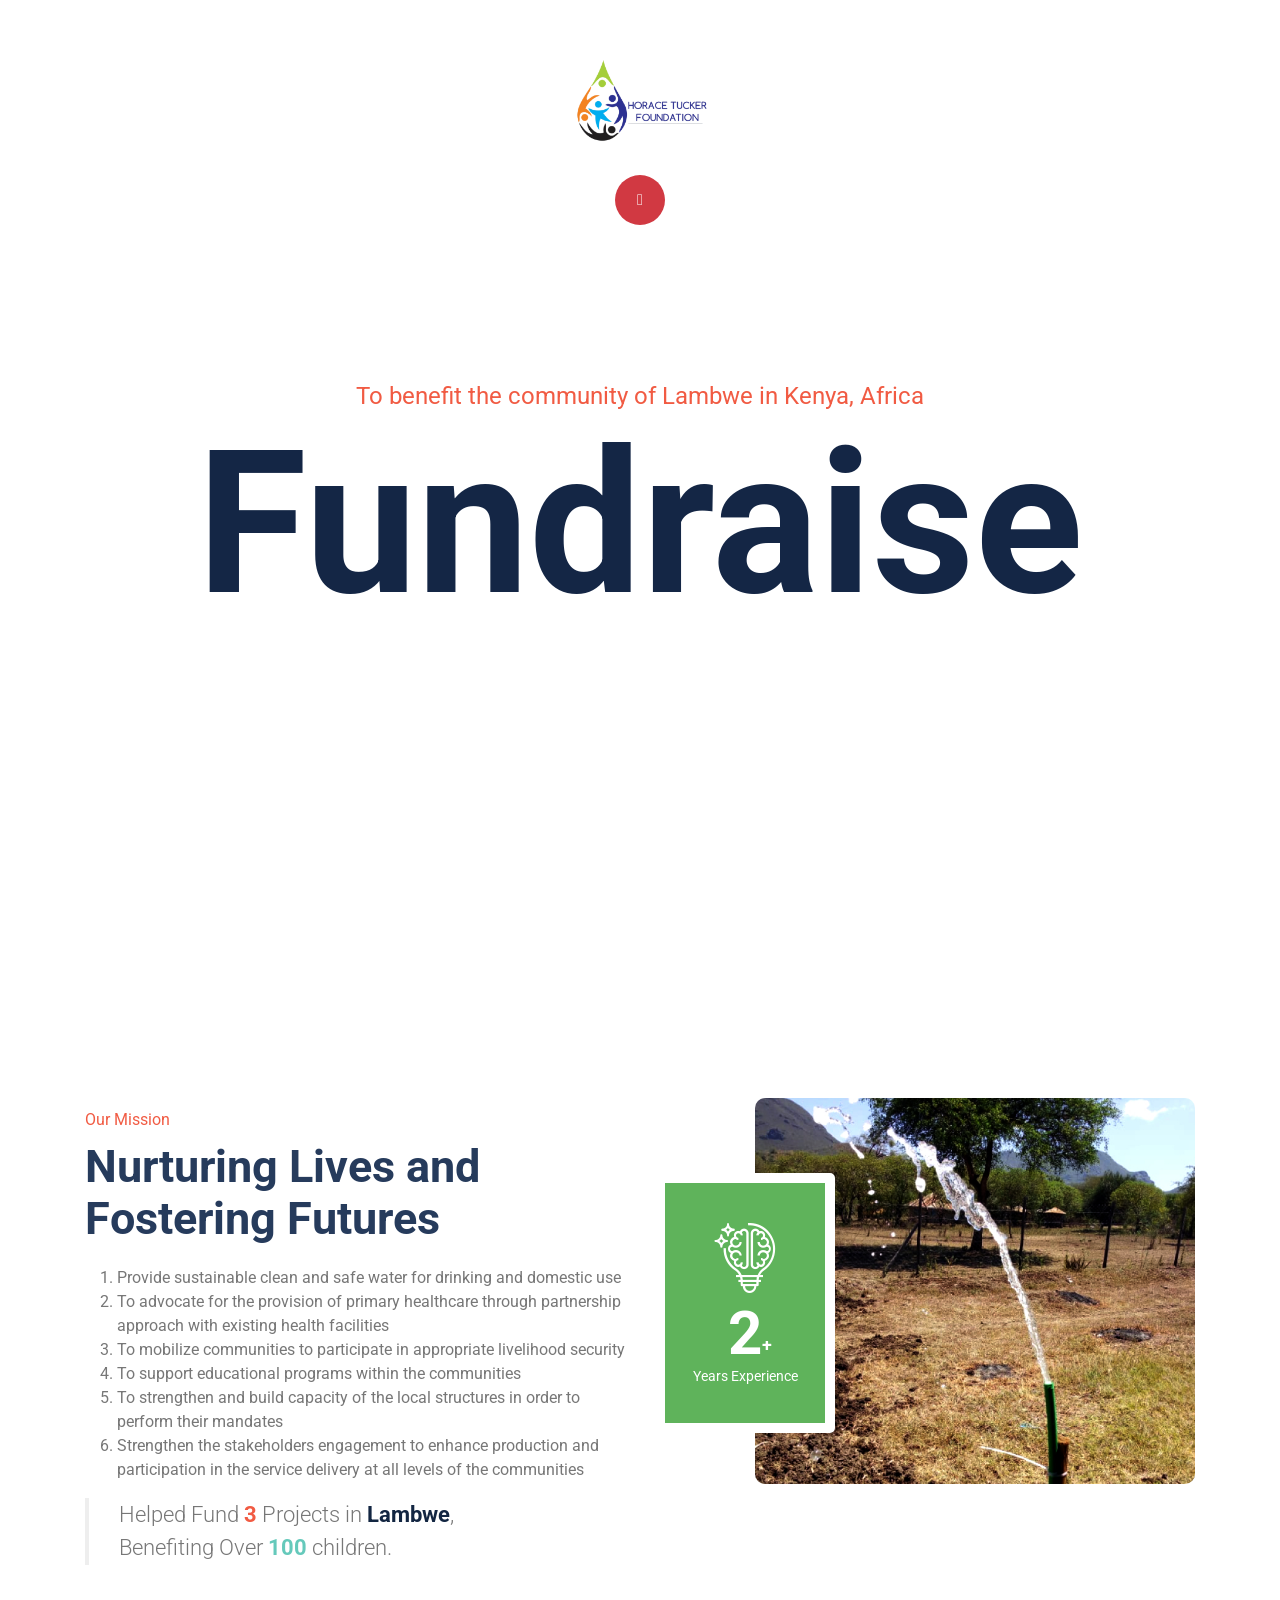
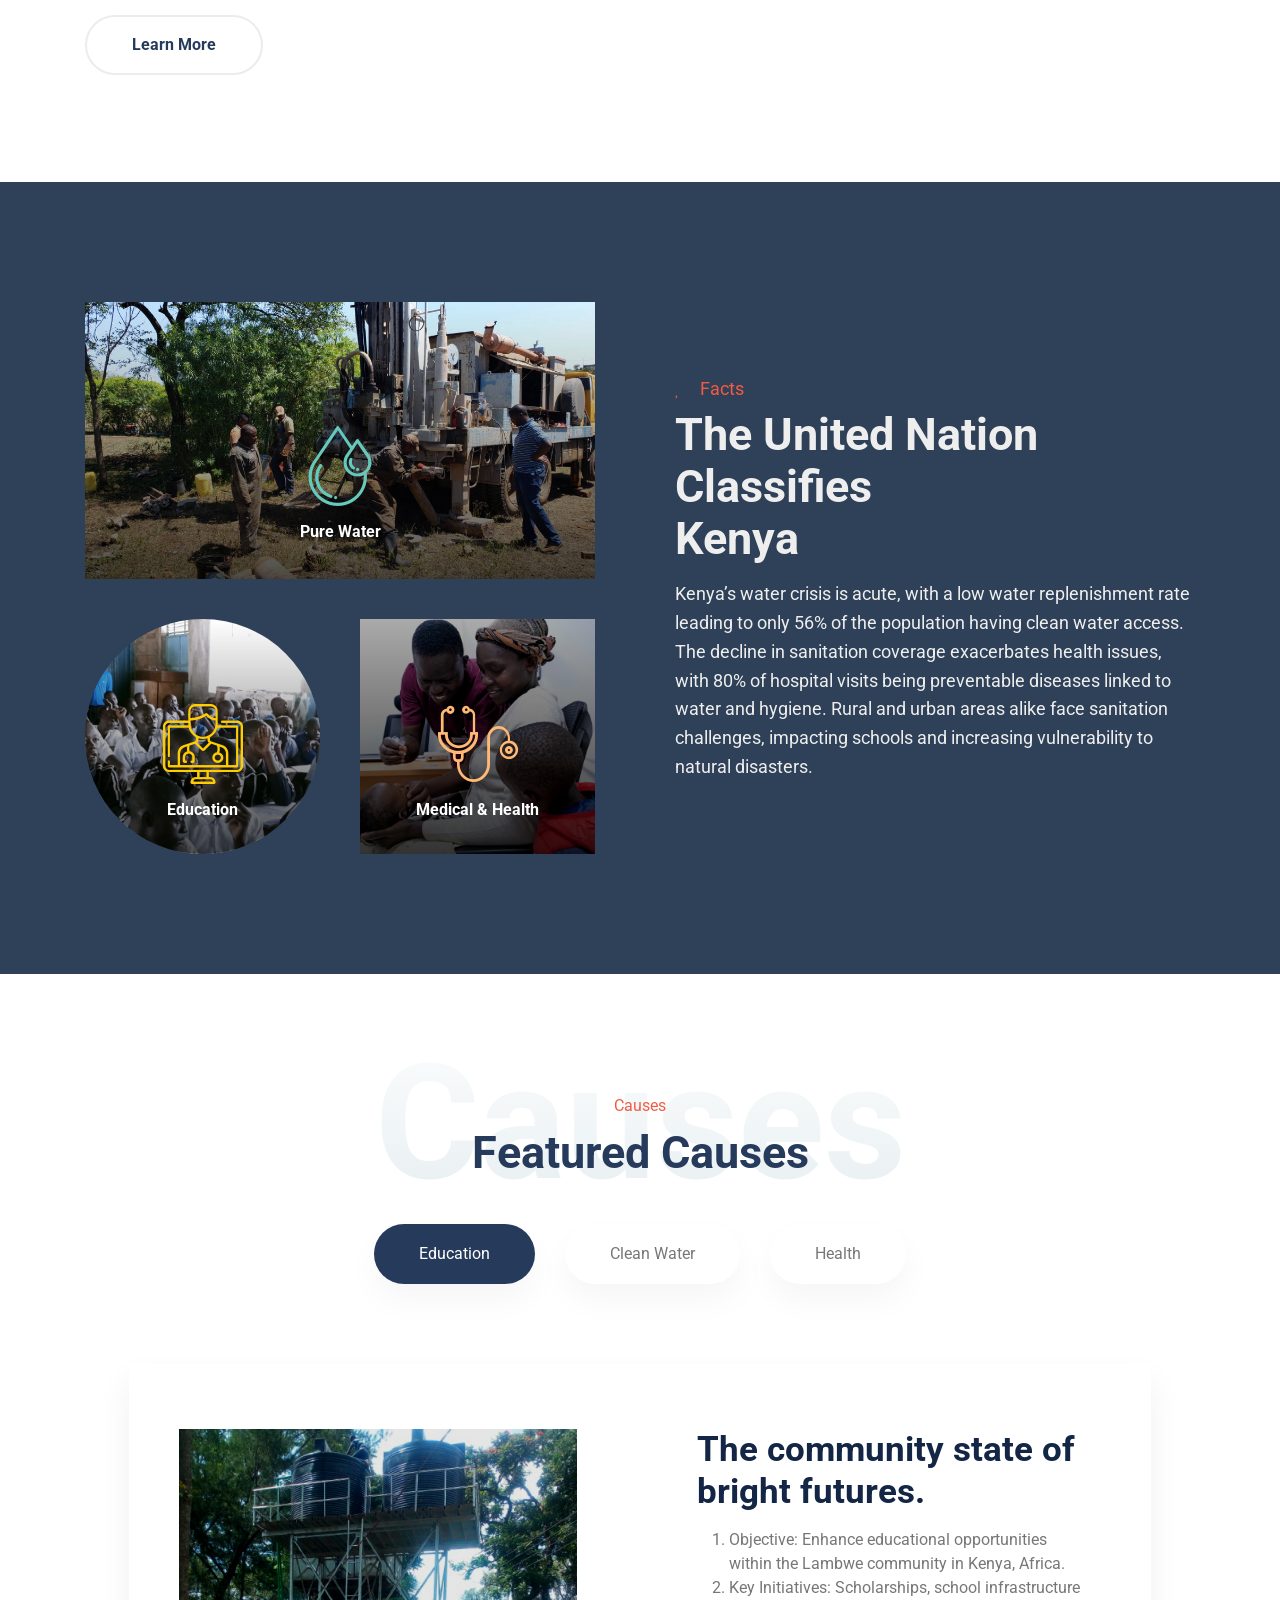
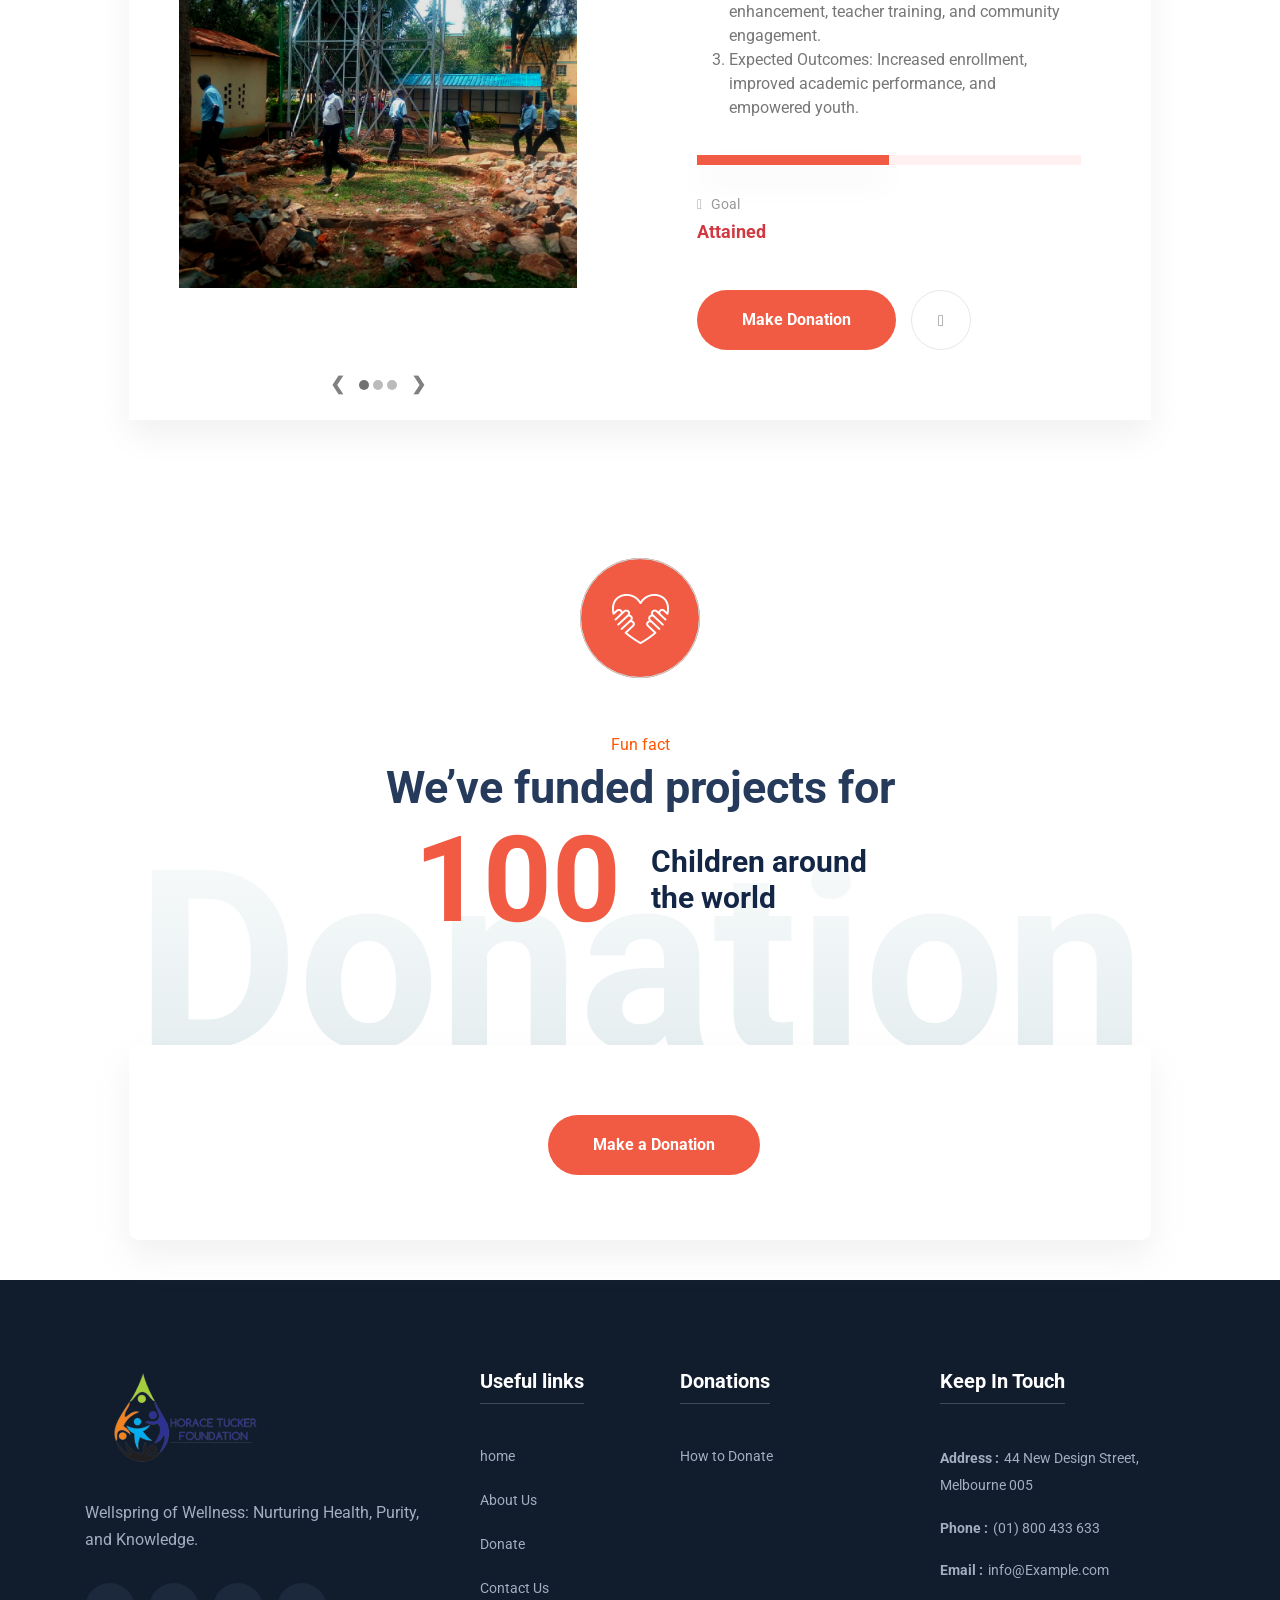
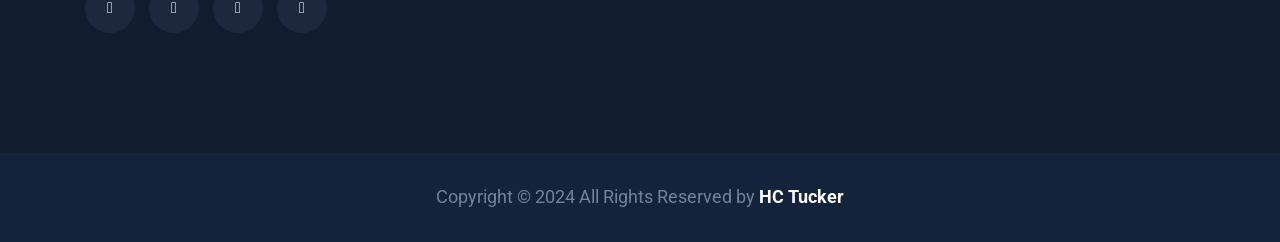
==== index.html @ ff2815f2 "modified the health image health images" ====
<!DOCTYPE html>
<html class="no-js" lang="en">
  <head>
    <meta charset="utf-8" />
    <meta http-equiv="x-ua-compatible" content="ie=edge" />
    <title>Home</title>
    <meta name="description" content="Welcome to our landing page" />
    <meta name="viewport" content="width=device-width, initial-scale=1" />

    <link rel="manifest" href="site.webmanifest" />
    <link
      rel="shortcut icon"
      type="image/x-icon"
      href="./assets/img/favicon.png"
    />
    <!-- Place favicon.ico in the root directory -->

    <!-- CSS here -->
    <link rel="stylesheet" href="assets/css/bootstrap.min.css" />
    <link rel="stylesheet" href="assets/css/owl.default.min.css" />
    <link rel="stylesheet" href="assets/css/owl.carousel.min.css" />
    <link rel="stylesheet" href="assets/css/animate.min.css" />
    <link rel="stylesheet" href="assets/css/magnific-popup.css" />
    <link rel="stylesheet" href="assets/css/fontawesome-all.min.css" />
    <link rel="stylesheet" href="assets/css/nice-select.css" />
    <link rel="stylesheet" href="assets/css/flaticon.css" />
    <link rel="stylesheet" href="assets/css/slider.css" />
    <link rel="stylesheet" href="assets/css/meanmenu.css" />
    <link rel="stylesheet" href="assets/css/slick.css" />
    <link rel="stylesheet" href="assets/css/swiper-bundle.css" />
    <link rel="stylesheet" href="assets/css/main.css" />
  </head>
  <body>
    <!-- Header One Start-->
    <header class="header-area header_area_3">
      <div class="container-fluid">
        <div class="col-xxl-12">
          <div class="spacial_logo">
            <a href="index.html"
              ><img src="assets/img/logo/logo.png" alt="logo"
            /></a>
            <div class="logo_absicon open-mobile-menu">
              <i class="fal fa-plus"></i>
              <i class="far fa-minus"></i>
            </div>
          </div>
          <div class="main-menu menu_3 text-center">
            <nav id="mobile-menu">
              <ul>
                <li class="active">
                  <a href="index.html">Home</a>
                 
                </li>
                <li class="menu-item-has-children">
                  <a href="./donation.html">Donate</a>
                </li>
                <li><a href="about.html">About</a></li>
            

                <li><a href="contact.html">Contact</a></li>
              </ul>
            </nav>
          </div>
        </div>
      </div>
    </header>
    <!-- Header One End-->
    <!-- slide-bar start -->

    <!-- Sidebar for Mobile -->
    <div class="fix d-lg-none">
      <div class="side-info">
        <div class="offset-widget offset-logo mb-30 pb-20">
          <div class="row align-items-center">
            <div class="col-8">
              <a href="index.html" class="mobile_logo"
                ><img src="assets/img/logo/logo.png" alt="Logo"
              /></a>
            </div>
            <div class="col-4 text-end">
              <button class="side-info-close">
                <i class="fal fa-times"></i>
              </button>
            </div>
          </div>
        </div>

        <div class="mobile-menu"></div>

        <div class="contact-infos mt-30 mb-30">
          <div class="contact-list mobile_contact mb-30">
            <h4>Contact Info</h4>
            <a href="#" class="theme-1"
              ><i class="fal fa-map-marker-alt"></i
              ><span>12/A, Mirnada City Tower, NYC</span></a
            >
            <a href="tel:088889797697" class="theme-2"
              ><i class="fal fa-phone"></i><span>088889797697</span></a
            >
            <a href="mailto:admin@domain.com" class="theme-3"
              ><i class="far fa-envelope"></i><span>admin@domain.com</span></a
            >
          </div>

          <div class="top_social offset_social mt-20 mb-30">
            <a href="#" target="_blank" class="facebook"
              ><i class="fab fa-facebook-f"></i
            ></a>
            <a href="#" target="_blank" class="twitter"
              ><i class="fab fa-twitter"></i
            ></a>
            <a href="#" target="_blank" class="linkedin"
              ><i class="fab fa-linkedin"></i
            ></a>
            <a href="#" target="_blank" class="youtube"
              ><i class="fab fa-youtube"></i
            ></a>
          </div>
        </div>
      </div>
    </div>

    <div class="offcanvas-overlay d-lg-none"></div>
    <!-- slide-bar end -->

    <!-- Main Area Start-->
    <main>
      <!--hero area start-->
      <section class="hero_area">
        <div
          class="hero_wrapper_3 p-rel"
          data-background="./assets/img/slider/hero_trial4.jpg"
        >
          <div class="hero_single">
            <div class="container">
              <div class="row">
                <div class="col-xxl-12 text-center">
                  <div class="hero_content">
                    <span class="sub_content" style="color: #f15b43 !important;"
                      >To benefit the community of Lambwe in Kenya, Africa</span
                    >
                    <h3 class="hero_title hero_title3">Fundraise</h3>
                  </div>
                </div>
              </div>
            </div>
          </div>
        </div>
      </section>
      <!--hero area end-->

   

          <!--about area start-->
            <section class="about_area about_area_2 pt-120 pb-100">
                <div class="container">
                    <div class="row flex-column-reverse flex-lg-row">

                        <div class="col-xxl-6 col-xl-6 col-lg-6">
                            <div class="about_wrapper">
                                <div class="section_title">
                                    <span class="sub_title sub_title_2">Our Mission</span>
                                    <h3 class="title title_2">Nurturing Lives and Fostering Futures</h3>
                                </div>
                                <p class="mb-40 n_mb20">
                                  <ol>
                                    <li>
                                      Provide sustainable clean and safe water for drinking and domestic use
                                    </li>
                                    <li>
                                      To advocate for the provision of primary healthcare through partnership approach with existing health facilities
                                    </li>
                                    <li>
                                      To mobilize communities to participate in appropriate livelihood security
                                    </li>
                                    <li>
                                      To support educational programs within the communities
                                    </li>
                                    <li>
                                      To strengthen and build capacity of the local structures in order to perform their mandates
                                    </li>
                                    <li>
                                      Strengthen the stakeholders engagement to enhance production and  participation in the service delivery at all levels of the communities
                                    </li>
                                  </ol>
                                </p>
                                <div class="about_summary">
                                    <p>Helped Fund <span class="theme-1">3</span> Projects in <span class="theme-4">Lambwe</span>, <br>
                                        Benefiting Over <span class="theme-2">100</span> children.</p>
                                </div>
                                <a href="about.html" class="g_btn trans_btn rad-50 p-45">Learn More <span></span></a>
                            </div>
                        </div>
                        <div class="col-xxl-6 col-xl-6 col-lg-6">
                            <div class="about_img_wrapper_2 w_img border_radius10 ml-100">
                                <a href="about.html"><img src="assets/img/about/water.jpg" alt="img"></a>
                                <div class="about_champ_card about_abs2">
                                    <i class="flaticon-creativity"></i>
                                    <h3 class="abs_numb">2 <span class="plus">+</span></h3>
                                    <span>Years Experience</span>
                                </div>
                            </div>
                        </div>
                    </div>
                </div>
            </section>
            <!--about area end-->

               <!--about area start-->
            <section class="about_area pt-120 pb-80" style="background-color: #2f4158; color: #eee;">
        <div class="container">
       <div class="row">
            <div class="col-xxl-6 col-xl-6 col-lg-6 col-md-12 col-sm-12">
              <div class="about_img_wrapper fix mr-30">
                <div class="row mb-40">
                  <div class="col-12 custom_col">
                    <a href="about.html" class="about_img w_img">
                      <img src="assets/img/causes/water.jpg" alt="img" />
                      <div class="about_img_text theme-2">
                        <i class="flaticon-water-drop"></i>
                        <h6 class="img_text">Pure Water</h6>
                      </div>
                    </a>
                  </div>
                </div>
                <div class="row gutter_40">
                  <div class="col-xxl-6 col-md-6 col-sm-6 custom_col mb-40">
                    <a href="about.html" class="about_img w_img rad-50p fix">
                      <img src="assets/img/causes/education.jpg" alt="img" />
                      <div class="about_img_text theme-no1">
                        <i class="flaticon-doctor"></i>
                        <h6 class="img_text">Education</h6>
                      </div>
                    </a>
                  </div>
                  <div class="col-xxl-6 col-md-6 col-sm-6 custom_col mb-40">
                    <a href="about.html" class="about_img w_img">
                      <img src="assets/img/causes/health.jpg" alt="img" />
                      <div class="about_img_text theme-no">
                        <i class="flaticon-stethoscope"></i>
                        <h6 class="img_text">Medical & Health</h6>
                      </div>
                    </a>
                  </div>
                </div>
              </div>
            </div>
            <div
              class="col-xxl-6 col-xl-6 col-lg-6 col-md-12 col-sm-12 d-flex align-items-center"
            >
              <div class="about_wrapper_home pl-20">
                <div class="section_title">
                  <span class="sub_title"
                    ><i class="fal fa-heart"></i> Facts</span
                  >
                  <h3 class="title" style="color: #eee !important;">
                    The United Nation Classifies <br /> Kenya
                    
                  </h3>
                </div>
                <p class="mb-45" style="color: #eee;">
                  Kenya’s water crisis is acute, with a low water replenishment rate leading to only 56% of the population having clean water access. The decline in sanitation coverage exacerbates health issues, with 80% of hospital visits being preventable diseases linked to water and hygiene. 
                  Rural and urban areas alike face sanitation challenges, impacting schools and increasing vulnerability to natural disasters.
                </p>
            
              </div>
            </div>
          </div>
        </div>
      </section>
      <!--about area end-->
      <!--Featured causes area start-->
      <section class="causes_area pt-110">
        <div class="container">
          <div class="row">
            <div class="col-xxl-12 text-center">
              <div class="section_title mb-45">
                <span class="sub_title sub_title_2">Causes</span>
                <h3 class="title">Featured Causes</h3>
                <span class="back_title">Causes</span>
              </div>
              <div class="cause_button_wrapper mb-0">
                <nav>
                  <div
                    class="nav tab_buttons feature_buttons justify-content-center"
                    id="nav-tab"
                    role="tablist"
                  >
                    <button
                      class="nav-link active"
                      id="nav-home-tab"
                      data-bs-toggle="tab"
                      data-bs-target="#nav-home"
                      type="button"
                      role="tab"
                      aria-controls="nav-home"
                      aria-selected="true"
                    >
                      Education
                    </button>
                    <button
                      class="nav-link"
                      id="nav-water"
                      data-bs-toggle="tab"
                      data-bs-target="#water"
                      type="button"
                      role="tab"
                      aria-controls="water"
                      aria-selected="false"
                    >
                      Clean Water
                    </button>
                    <button
                      class="nav-link"
                      id="nav-education"
                      data-bs-toggle="tab"
                      data-bs-target="#education"
                      type="button"
                      role="tab"
                      aria-controls="education"
                      aria-selected="false"
                    >
                      Health
                    </button>
                  </div>
                </nav>
              </div>
            </div>
          </div>

          <div class="tab-content" id="nav-tabContent">
            <div
              class="tab-pane fade show active"
              id="nav-home"
              role="tabpanel"
              aria-labelledby="nav-home-tab"
            >
              <div class="swiper-container feature_cause_active">
                <div class="swiper-wrapper">
                  <div class="row g-0 justify-content-center swiper-slide">
                    <div class="col-xxl-11 col-xl-12">
                      <div class="feature_cause_wrapper">
                        <div class="feature_single">
                          <div class="feature_single_img">
                            <div class="img-slider">
                              <div class="mySlides zoom">
                                <img
                                  src="assets/img/causes/edu_cause1.jpg"
                                  alt="img"
                                />
                              </div>
                              <div class="mySlides zoom">
                                <img
                                  src="assets/img/causes/edu_cause2.jpg"
                                  alt="img"
                                />
                              </div>
                              <div class="mySlides zoom">
                                <img
                                  src="assets/img/causes/edu_cause3.jpg"
                                  alt="img"
                                />
                              </div>
                            </div>
                            <br />
                            <div
                              style="text-align: center"
                              class="img-switchers"
                            >
                              <a class="prev" onclick="plusSlides(-1)">❮</a>
                              <span
                                class="dot"
                                onclick="currentSlide(1)"
                              ></span>
                              <span
                                class="dot"
                                onclick="currentSlide(2)"
                              ></span>
                              <span
                                class="dot"
                                onclick="currentSlide(3)"
                              ></span>
                              <a class="next" onclick="plusSlides(1)">❯</a>
                            </div>
                          </div>
      
                          <div class="feature_single_content">
                            <h4>
                              The community state of bright futures.
                            </h4>
                            <p>
                              <ol>
                                <li>Objective: Enhance educational opportunities within the Lambwe community in Kenya, Africa.</li>
                                <li>Key Initiatives: Scholarships, school infrastructure enhancement, teacher training, and community engagement.</li>
                                <li>Expected Outcomes: Increased enrollment, improved academic performance, and empowered youth.</li>
                              </ol>
                              

                            </p>
                            <div class="feature_progress_wrapper mb-25 mt-35">
                              <div class="progress feature_progress">
                                <div
                                  class="progress-bar"
                                  role="progressbar"
                                  data-width="100%"
                                  aria-valuenow="30"
                                  aria-valuemin="0"
                                  aria-valuemax="100"
                                  style="width: 50%"
                                ></div>
                              </div>
                            </div>
                            <div class="single_cause_meta mb-45">
                       
                              <div
                                class="single_meta feature_meta d-inline-block"
                              >
                                <span class="meta_text red_clr"
                                  ><i class="fal fa-reply"></i> Goal</span
                                >
                                <span class="meta_price red_clr">Attained</span>
                              </div>
                            </div>
                             <div class="feature_buttons">
                              <a
                                href="donation.html"
                                class="g_btn theme1_bg to_right2 rad-50"
                                >Make Donation <span></span
                              ></a>
                              <a href="#" class="reply_btn"
                                ><i class="fal fa-reply"></i
                              ></a>
                              
                            </div>
                          </div>
                        </div>
                      </div>
                    </div>
                  </div>
                </div>
              </div>
                <script>
            let slideIndex = 1;
            showSlides(slideIndex);

            function plusSlides(n) {
              showSlides((slideIndex += n));
            }

            function currentSlide(n) {
              showSlides((slideIndex = n));
            }

            function showSlides(n) {
              let i;
              let slides = document.getElementsByClassName("mySlides");
              let dots = document.getElementsByClassName("dot");
              if (n > slides.length) {
                slideIndex = 1;
              }
              if (n < 1) {
                slideIndex = slides.length;
              }
              for (i = 0; i < slides.length; i++) {
                slides[i].style.display = "none";
              }
              for (i = 0; i < dots.length; i++) {
                dots[i].className = dots[i].className.replace(" activ", "");
              }
              slides[slideIndex - 1].style.display = "block";
              dots[slideIndex - 1].className += " activ";
            }
          </script>
            </div>
            <div
              class="tab-pane fade"
              id="water"
              role="tabpanel"
              aria-labelledby="nav-water"
            >
                <div class="swiper-container feature_cause_active">
                <div class="swiper-wrapper">
                  <div class="row g-0 justify-content-center swiper-slide">
                    <div class="col-xxl-11 col-xl-12">
                      <div class="feature_cause_wrapper">
                        <div class="feature_single">
                          <div class="feature_single_img">
                            <div class="img-slider">
                              <div class="mySlides2 zoom">
                                <img
                                  src="assets/img/causes/wat_cause1.jpg"
                                  alt="img"
                                />
                              </div>
                              <div class="mySlides2 zoom">
                                <img
                                  src="assets/img/causes/wat_cause2.jpg"
                                  alt="img"
                                />
                              </div>
                              <div class="mySlides2 zoom">
                                <img
                                  src="assets/img/causes/wat_cause4.jpg"
                                  alt="img"
                                />
                              </div>
                               <div class="mySlides2 zoom">
                                <img
                                  src="assets/img/causes/wat_cause6.jpg"
                                  alt="img"
                                />
                              </div>
                               <div class="mySlides2 zoom">
                                <img
                                  src="assets/img/causes/wat_cause8.jpg"
                                  alt="img"
                                />
                              </div>
                            </div>
                            <br />
                            <div
                              style="text-align: center"
                              class="img-switchers"
                            >
                              <a class="prev" onclick="plusSlides2(-1)">❮</a>
                              <span
                                class="dot2"
                                onclick="currentSlide2(1)"
                              ></span>
                              <span
                                class="dot2"
                                onclick="currentSlide2(2)"
                              ></span>
                              <span
                                class="dot2"
                                onclick="currentSlide2(3)"
                              ></span>
                               <span
                                class="dot2"
                                onclick="currentSlide2(4)"
                              ></span>
                              </span>
                               <span
                                class="dot2"
                                onclick="currentSlide2(5)"
                              ></span>
                              </span>
                              <a class="next" onclick="plusSlides2(1)">❯</a>
                            </div>
                          </div>
      
                          <div class="feature_single_content">
                            <h4>
                              The community state of Clear Springs.
                            </h4>
                            <p>
                              <ol>
                                
                                <li>Objective: Provide sustainable clean and safe water for drinking and domestic use in the Lambwe community, Kenya, Africa.</li>
                                <li>Key Initiatives: Water source development, quality assurance, and community education.</li>
                                <li>Expected Outcomes: Improved health and enhanced livelihoods.</li>
                              </ol>
                            </p>
                            <div class="feature_progress_wrapper mb-25 mt-35">
                              <div class="progress feature_progress">
                                <div
                                  class="progress-bar"
                                  role="progressbar"
                                  data-width="100%"
                                  aria-valuenow="30"
                                  aria-valuemin="0"
                                  aria-valuemax="100"
                                  style="width: 50%"
                                ></div>
                              </div>
                            </div>
                            <div class="single_cause_meta mb-45">
                              <div
                                class="single_meta feature_meta d-inline-block"
                              >
                                <span class="meta_text red_clr"
                                  ><i class="fal fa-reply"></i>Goal</span
                                >
                                <span class="meta_price red_clr">Attained</span>
                              </div>
                            </div>
                            <div class="feature_buttons">
                              <a
                                href="donation.html"
                                class="g_btn theme1_bg to_right2 rad-50"
                                >Make Donation <span></span
                              ></a>
                              <a href="#" class="reply_btn"
                                ><i class="fal fa-reply"></i
                              ></a>
                            </div>
                          </div>
                        </div>
                      </div>
                    </div>
                  </div>
                </div>
              </div>

            </div>
            <script>
            let slideIndex2 = 1;
            showSlides2(slideIndex2);

            function plusSlides2(n) {
              showSlides2((slideIndex2 += n));
            }

            function currentSlide2(n) {
              showSlides2((slideIndex2 = n));
            }

            function showSlides2(n) {
              let i;
              let slides = document.getElementsByClassName("mySlides2");
              let dots = document.getElementsByClassName("dot2");
              if (n > slides.length) {
                slideIndex2 = 1;
              }
              if (n < 1) {
                slideIndex2 = slides.length;
              }
              for (i = 0; i < slides.length; i++) {
                slides[i].style.display = "none";
              }
              for (i = 0; i < dots.length; i++) {
                dots[i].className = dots[i].className.replace(" activ", "");
              }
              slides[slideIndex2 - 1].style.display = "block";
              dots[slideIndex2 - 1].className += " activ";
            }
          </script>
            <div
              class="tab-pane fade"
              id="education"
              role="tabpanel"
              aria-labelledby="nav-education"
            >
                <div class="swiper-container feature_cause_active">
                <div class="swiper-wrapper">
                  <div class="row g-0 justify-content-center swiper-slide">
                    <div class="col-xxl-11 col-xl-12">
                      <div class="feature_cause_wrapper">
                        <div class="feature_single">
                          <div class="feature_single_img">
                            <div class="img-slider">
                              <div class="mySlides3 slide zoom">
                                <img
                                  src="assets/img/causes/hel_cause1.jpg"
                                  alt="img"
                                />
                              </div>
                              <div class="mySlides3 slide zoom">
                                <img
                                  src="assets/img/causes/hel_cause2.jpg"
                                  alt="img"
                                />
                              </div>
                              <div class="mySlides3 slide zoom">
                                <img
                                  src="assets/img/causes/hel_cause3.jpg"
                                  alt="img"
                                />
                              </div>
                               <div class="mySlides3 slide zoom">
                                <img
                                  src="assets/img/causes/hel_cause4.jpg"
                                  alt="img"
                                />
                              </div>
                            </div>
                            <br />
                            <div
                              style="text-align: center"
                              class="img-switchers"
                            >
                              <a class="prev" onclick="plusSlides3(-1)">❮</a>
                              <span
                                class="dot3"
                                onclick="currentSlide3(1)"
                              ></span>
                              <span
                                class="dot3"
                                onclick="currentSlide3(2)"
                              ></span>
                              <span
                                class="dot3"
                                onclick="currentSlide3(3)"
                              ></span>
                                <span
                                class="dot3"
                                onclick="currentSlide3(4)"
                              ></span>
                              <a class="next" onclick="plusSlides3(1)">❯</a>
                            </div>
                          </div>
      
                          <div class="feature_single_content">
                            <h4>
                              The community state of well-being.
                            </h4>
                            <p>
                              <ol>
                                <li>Objective: Enhance health and well-being within the Lambwe community in Kenya, Africa.</li>
                                <li>Key Initiatives: Nutrition programs, health clinics, and community gardens.</li>
                                <li>Expected Outcomes: Improved health and empowered communities.</li>
                              </ol>
                            </p>
                            <div class="feature_progress_wrapper mb-25 mt-35">
                              <div class="progress feature_progress">
                                <div
                                  class="progress-bar"
                                  role="progressbar"
                                  data-width="100%"
                                  aria-valuenow="30"
                                  aria-valuemin="0"
                                  aria-valuemax="100"
                                  style="width: 50%"
                                ></div>
                              </div>
                            </div>
                            <div class="single_cause_meta mb-45">
                              <div
                                class="single_meta feature_meta d-inline-block"
                              >
                                <span class="meta_text red_clr"
                                  ><i class="fal fa-reply"></i>Goal</span
                                >
                                <span class="meta_price red_clr">Attained</span>
                              </div>
                            </div>
                            <div class="feature_buttons">
                              <a
                                href="donation.html"
                                class="g_btn theme1_bg to_right2 rad-50"
                                >Make Donation <span></span
                              ></a>
                              <a href="#" class="reply_btn"
                                ><i class="fal fa-reply"></i
                              ></a>
                            </div>
                          </div>
                        </div>
                      </div>
                    </div>
                  </div>
                </div>
              </div>
                 <script>
            let slideIndex3 = 1;
            showSlides3(slideIndex3);

            function plusSlides3(n) {
              showSlides3((slideIndex3 += n));
            }

            function currentSlide3(n) {
              showSlides3((slideIndex3 = n));
            }

            function showSlides3(n) {
              let i;
              let slides = document.getElementsByClassName("mySlides3");
              let dots = document.getElementsByClassName("dot3");
              if (n > slides.length) {
                slideIndex3 = 1;
              }
              if (n < 1) {
                slideIndex3 = slides.length;
              }
              for (i = 0; i < slides.length; i++) {
                slides[i].style.display = "none";
              }
              for (i = 0; i < dots.length; i++) {
                dots[i].className = dots[i].className.replace(" activ", "");
              }
              slides[slideIndex3 - 1].style.display = "block";
              dots[slideIndex3- 1].className += " activ";
            }
          </script>
            </div>
          </div>
        </div>
      </section>
      <!--Featured causes area end-->

<!--funfact area start -->
            <div class="funfact_area p-rel pt-95 pb-40">
                
                <div class="container">
                    <div class="row g-0 justify-content-center">
                        <div class="col-xxl-11 col-xl-12">
                            <div class="funfact_wrapper">
                                <div class="funfact_upper text-center">
                                    <a href="index.html" class="funfact_icon play_btn popup-video p-rel"><img src="assets/img/bg/funfact_icon.png" alt="img"></a>
                                    <div class="funfact_title_section">
                                        <span class="funfact_sub">Fun fact</span>
                                        <h3>We’ve funded projects for</h3>
                                        <div class="funfact_text_wrapper">
                                            <span class="funfact_bigtext">100</span>
                                            <span class="funfact_righttext"><span>Children around</span> <br> the world</span>
                                        </div>
                                    </div>
                                    <span class="funfact_backtitle">Donation</span>
                                </div>
                               
                                    <div class="funfact_lower" >
                                        

                                                <div class="funfact_button text-center" style="margin: auto; text-align: center;">
                                                  <a href="./donation.html">
                                                    <button  class="g_btn theme1_bg to_right2 rad-30 mb-30">Make a Donation<span></span></button></a>
                                                    
                                                </div>
                                            </div>
                                        
                                    </div>
                                
                            </div>
                        </div>
                    </div>
                </div>
            </div>
            <!--funfact area end-->

      <!-- UNWATED SECTIONS 
            Events area start 
            <div class="events_area blue-bg pt-110 pb-90">
                <div class="container">
                    <div class="row">
                        <div class="col-xxl-12">
                            <div class="section_title mb-55">
                                <span class="sub_title sub_title_2">Events</span>
                                <h3 class="title text-white">New Events</h3>
                            </div>
                        </div>
                    </div>
                    <div class="row">
                        <div class="col-xxl-6 col-xl-6 col-lg-6">
                            <div class="events_wrapper mb-30">
                                <div class="events_img img_effect_white">
                                    <a href="event-details.html"><img src="assets/img/news/events_big.jpg" alt="img"></a>
                                </div>
                                <div class="events_content">
                                    <div class="date_card has_abs">
                                        <span class="events_date">02</span>
                                        <span class="events_month">feb</span>
                                    </div>
                                    <div class="events_inner_text has_abs_card">
                                        <h4><a href="event-details.html">Charity meetup for change the world</a></h4>
                                        <div class="nfeed_meta_wrapper d-sm-flex">
                                            <div class="nfeed_meta nfeed_meta_3 mr-20">
                                                <a href="#" class="nmeta_icon theme-1"><i class="fal fa-clock"></i></a>
                                                <a href="#" class="nmeta_text theme-1">2:00 pm - 5:00 pm</a>
                                            </div>
                                            <div class="nfeed_meta nfeed_meta_3">
                                                <a href="#" class="nmeta_icon theme-1"><i class="fal fa-map-marker-alt"></i></a>
                                                <a href="#" class="nmeta_text theme-1">12/A, New York, Us</a>
                                            </div>
                                        </div>
                                    </div>
                                </div>
                            </div>
                        </div>
                        <div class="col-xxl-6 col-xl-6 col-lg-6">
                            <div class="events_feed_wrapper">
                                <div class="events_feed_sigle">
                                    <div class="date_card efeed_card">
                                        <span class="events_date">29</span>
                                        <span class="events_month">Jun</span>
                                    </div>
                                    <div class="events_inner_text">
                                        <h4><a href="event-details.html">Charity meetup satisfy human beings</a></h4>
                                        <div class="nfeed_meta_wrapper d-sm-flex">
                                            <div class="nfeed_meta nfeed_meta_3 mr-20">
                                                <a href="#" class="nmeta_icon theme-1"><i class="fal fa-clock"></i></a>
                                                <a href="#" class="nmeta_text theme-1">2:00 pm - 5:00 pm</a>
                                            </div>
                                            <div class="nfeed_meta nfeed_meta_3">
                                                <a href="#" class="nmeta_icon theme-1"><i class="fal fa-map-marker-alt"></i></a>
                                                <a href="#" class="nmeta_text theme-1">12/A, New York, Us</a>
                                            </div>
                                        </div>
                                    </div>
                                </div>
                                <div class="events_feed_sigle">
                                    <div class="date_card efeed_card">
                                        <span class="events_date">10</span>
                                        <span class="events_month">feb</span>
                                    </div>
                                    <div class="events_inner_text">
                                        <h4><a href="event-details.html">Charity meetup is helpful for poor</a></h4>
                                        <div class="nfeed_meta_wrapper d-sm-flex">
                                            <div class="nfeed_meta nfeed_meta_3 mr-20">
                                                <a href="#" class="nmeta_icon theme-1"><i class="fal fa-clock"></i></a>
                                                <a href="#" class="nmeta_text theme-1">2:00 pm - 5:00 pm</a>
                                            </div>
                                            <div class="nfeed_meta nfeed_meta_3">
                                                <a href="#" class="nmeta_icon theme-1"><i class="fal fa-map-marker-alt"></i></a>
                                                <a href="#" class="nmeta_text theme-1">12/A, New York, Us</a>
                                            </div>
                                        </div>
                                    </div>
                                </div>
                                <div class="events_feed_sigle">
                                    <div class="date_card efeed_card">
                                        <span class="events_date">05</span>
                                        <span class="events_month">May</span>
                                    </div>
                                    <div class="events_inner_text">
                                        <h4><a href="event-details.html">Charity meetup meets the peace</a></h4>
                                        <div class="nfeed_meta_wrapper d-sm-flex">
                                            <div class="nfeed_meta nfeed_meta_3 mr-20">
                                                <a href="#" class="nmeta_icon theme-1"><i class="fal fa-clock"></i></a>
                                                <a href="#" class="nmeta_text theme-1">2:00 pm - 5:00 pm</a>
                                            </div>
                                            <div class="nfeed_meta nfeed_meta_3">
                                                <a href="#" class="nmeta_icon theme-1"><i class="fal fa-map-marker-alt"></i></a>
                                                <a href="#" class="nmeta_text theme-1">12/A, New York, Us</a>
                                            </div>
                                        </div>
                                    </div>
                                </div>
                            </div>
                        </div>
                    </div>
                </div>
            </div>
            Events area end

            brand_area start
            <div class="brand_area brand-bg pt-70 text-center">
                <div class="container">
                    <div class="brand_active swiper-container pb-70">
                        <div class="swiper-wrapper">
                             <div class="single_brand swiper-slide">
                                 <img src="assets/img/brand/brand1.png" alt="img">
                             </div>
 
                             <div class="single_brand swiper-slide">
                                 <img src="assets/img/brand/brand2.png" alt="img">
                             </div>
 
                             <div class="single_brand swiper-slide">
                                 <img src="assets/img/brand/brand3.png" alt="img">
                             </div>
 
                             <div class="single_brand swiper-slide">
                                 <img src="assets/img/brand/brand4.png" alt="img">
                             </div>
 
                             <div class="single_brand swiper-slide">
                                 <img src="assets/img/brand/brand5.png" alt="img">
                             </div>
 
                             <div class="single_brand swiper-slide">
                                 <img src="assets/img/brand/brand6.png" alt="img">
                             </div>
                        </div>

                    </div>
                </div>
            </div>
             brand_area end

             Testimonial area start 
             <div class="testimonial_area bg_cover p-rel pt-120 pb-120" data-background="assets/img/bg/choose_bg.jpg">
                 <div class="container">
                     <div class="row">
                         <div class="col-xxl-8 col-xl-10 col-lg-12">
                             <div class="testimonial_wrapper">
                                <div class="row">
                                    <div class="col-xxl-6 col-xl-6 col-lg-6 col-md-6 col-sm-6">
                                        <div class="testimonial_card mb-30">
                                            <div class="testimonial_quote">
                                                Obligations of business it will frequently in occur that please ures have to be repudiated & annoyances accepted the wise man.
                                            </div>
                                            <div class="testimonial_author">
                                                <div class="author_img"><a href="volunteer-details.html"><img src="assets/img/team/author1.jpg" alt=""></a></div>
                                                <div class="author_text">
                                                    <div class="review-icon">
                                                        <a href="#"><i class="fas fa-star"></i></a>
                                                        <a href="#"><i class="fas fa-star"></i></a>
                                                        <a href="#"><i class="fas fa-star"></i></a>
                                                        <a href="#"><i class="fas fa-star"></i></a>
                                                        <a href="#"><i class="fas fa-star"></i></a>
                                                    </div>
                                                    <div class="name_designation">
                                                        <h5><a href="volunteer-details.html">Rosallina H. -</a> <span>Founder Cryto Co.</span></h5>
                                                    </div>
                                                </div>
                                            </div>
                                        </div>
                                    </div>
                                    <div class="col-xxl-6 col-xl-6 col-lg-6 col-md-6 col-sm-6">
                                        <div class="testimonial_card space_t30 mb-30">
                                            <div class="testimonial_quote">
                                                Lorem ipsum dolor sit amet, consectetur adipisicing elit, sed do eiusmod tempor incididunt ut labore et dolore magna.
                                            </div>
                                            <div class="testimonial_author">
                                                <div class="author_img"><a href="volunteer-details.html"><img src="assets/img/team/author2.jpg" alt=""></a></div>
                                                <div class="author_text">
                                                    <div class="review-icon">
                                                        <a href="#"><i class="fas fa-star"></i></a>
                                                        <a href="#"><i class="fas fa-star"></i></a>
                                                        <a href="#"><i class="fas fa-star"></i></a>
                                                        <a href="#"><i class="fas fa-star"></i></a>
                                                        <a href="#"><i class="fas fa-star"></i></a>
                                                    </div>
                                                    <div class="name_designation">
                                                        <h5><a href="volunteer-details.html">Ahmedulla M. -</a> <span>Founder Cryto Co.</span></h5>
                                                    </div>
                                                </div>
                                            </div>
                                        </div>
                                    </div>
                                    <div class="col-xxl-6 col-xl-6 col-lg-6 col-md-6 col-sm-6">
                                        <div class="testimonial_card mb-30">
                                            <div class="testimonial_quote">
                                                Neque porro quisquam est, qui dolorem ipsum quia dolor sit amet, consectetur, adipisci velit, sed quia abset non.
                                            </div>
                                            <div class="testimonial_author">
                                                <div class="author_img"><a href="volunteer-details.html"><img src="assets/img/team/author3.jpg" alt=""></a></div>
                                                <div class="author_text">
                                                    <div class="review-icon">
                                                        <a href="#"><i class="fas fa-star"></i></a>
                                                        <a href="#"><i class="fas fa-star"></i></a>
                                                        <a href="#"><i class="fas fa-star"></i></a>
                                                        <a href="#"><i class="fas fa-star"></i></a>
                                                        <a href="#"><i class="fas fa-star"></i></a>
                                                    </div>
                                                    <div class="name_designation">
                                                        <h5><a href="volunteer-details.html">Hussain N. -</a> <span>Founder Cryto Co.</span></h5>
                                                    </div>
                                                </div>
                                            </div>
                                        </div>
                                    </div>
                                    <div class="col-xxl-6 col-xl-6 col-lg-6 col-md-6 col-sm-6">
                                        <div class="testimonial_card space_t30 mb-30">
                                            <div class="testimonial_quote">
                                                Duis aute irure dolor in reprehenderit in voluptate velit esse cillum dolore eu fugiat nulla pariatur excepteuroccaecat.
                                            </div>
                                            <div class="testimonial_author">
                                                <div class="author_img"><a href="volunteer-details.html"><img src="assets/img/team/author4.jpg" alt=""></a></div>
                                                <div class="author_text">
                                                    <div class="review-icon">
                                                        <a href="#"><i class="fas fa-star"></i></a>
                                                        <a href="#"><i class="fas fa-star"></i></a>
                                                        <a href="#"><i class="fas fa-star"></i></a>
                                                        <a href="#"><i class="fas fa-star"></i></a>
                                                        <a href="#"><i class="fas fa-star"></i></a>
                                                    </div>
                                                    <div class="name_designation">
                                                        <h5><a href="volunteer-details.html">Andrella R. -</a> <span>Founder Cryto Co.</span></h5>
                                                    </div>
                                                </div>
                                            </div>
                                        </div>
                                    </div>

                                </div>
                             </div>
                         </div>
                     </div>
                 </div>
             </div>
             Testimonial area end 


            newsfeed area start 
            <div class="nfeed_area nfeed_area_3 pt-110 pb-90">
                <div class="container">
                    <div class="row">
                        <div class="col-xxl-12 text-center">
                            <div class="section_title mb-45">
                                <span class="sub_title sub_title_2">Insights</span>
                                <h3 class="title">News Feeds</h3>
                                <span class="back_title">News</span>
                            </div>
                        </div>
                    </div>
                    <div class="row">
                        <div class="col-xxl-4 col-xl-4 col-lg-6 col-md-6 col-sm-6">
                            <div class="nfeed_single_3 w_img mb-30">
                                <div class="single_feed_img img_effect_white">
                                    <a href="blog-details.html"><img src="assets/img/news/nfeed1.jpg" alt="img"></a>
                                </div>
                                
                                <div class="nfeed_content_wrapper_3 has_abs_card">
                                    <div class="date_card feed_card nhas_abs">
                                        <span class="events_date feed_date">29</span>
                                        <span class="events_month">Jun</span>
                                    </div>
                                    <div class="nfeed_cat">
                                        <a href="#" class="nfeed_admin sep"><span class="nfeed_by">By</span>Admin</a>
                                        <a href="blog-details.html" class="nfeed_cattext">Charity,Fundrise</a>
                                    </div>
                                    <div class="nfeed_content_3">
                                        <h3 class="nfeed_title"><a href="blog-details.html">Consult with customers not a good
                                            way for forward.</a></h3>
                                        <p>Our primary goal is developing a secure and safe world for poor peoples in the world.</p>
                                    </div>

                                </div>
                            </div>
                        </div> 
                        <div class="col-xxl-4 col-xl-4 col-lg-6 col-md-6 col-sm-6">
                            <div class="nfeed_single_3 w_img mb-30">
                                <div class="single_feed_img img_effect_white">
                                    <a href="blog-details.html"><img src="assets/img/news/nfeed2_4.jpg" alt="img"></a>
                                </div>
                                
                                <div class="nfeed_content_wrapper_3 has_abs_card">
                                    <div class="date_card feed_card nhas_abs">
                                        <span class="events_date feed_date">19</span>
                                        <span class="events_month">Jan</span>
                                    </div>
                                    <div class="nfeed_cat">
                                        <a href="#" class="nfeed_admin sep"><span class="nfeed_by">By</span>Admin</a>
                                        <a href="blog-details.html" class="nfeed_cattext">Charity,Medical</a>
                                    </div>
                                    <div class="nfeed_content_3">
                                        <h3 class="nfeed_title"><a href="blog-details.html">Consult with doctors is a good
                                            way for forward.</a></h3>
                                        <p>Neque porro quisquam est qui dolorem ipsum quia dolor sit amet consectetur velit.</p>
                                    </div>

                                </div>
                            </div>
                        </div>
                        <div class="col-xxl-4 col-xl-4 col-lg-6 col-md-6 col-sm-6">
                            <div class="nfeed_single_3 w_img mb-30">
                                <div class="single_feed_img img_effect_white">
                                    <a href="blog-details.html"><img src="assets/img/news/nfeed3.jpg" alt="img"></a>
                                </div>
                                
                                <div class="nfeed_content_wrapper_3 has_abs_card">
                                    <div class="date_card feed_card nhas_abs">
                                        <span class="events_date feed_date">29</span>
                                        <span class="events_month">Jun</span>
                                    </div>
                                    <div class="nfeed_cat">
                                        <a href="#" class="nfeed_admin sep"><span class="nfeed_by">By</span>Admin</a>
                                        <a href="blog-details.html" class="nfeed_cattext">Charity,Education</a>
                                    </div>
                                    <div class="nfeed_content_3">
                                        <h3 class="nfeed_title"><a href="blog-details.html">Discuss with teachers is a good
                                            way for forward.</a></h3>
                                        <p>Lorem ipsum dolor sit amet, consectetur adipi sicing elit, sed do eiusmod tempor.</p>
                                    </div>

                                </div>
                            </div>
                        </div>
                    </div>
                </div>
            </div>
            newsfeed area end -->

      <!-- Subscribe area start 

            <div class="subscribe_area">
                <div class="container">
                    <div class="footer_subscribe_wrapper">
                        <div class="row">
                            <div class="col-xxl-6 col-xl-6 col-lg-6">
                                <div class="hotline_wrapper mb-30">
                                    <a href="tel:98798798797"><img src="assets/img/footer/cell_icon.png" alt="img"></a>
                                    <div class="hotline_text">
                                        <span class="sub_hottext">Support Hotline: </span>
                                        <span class="cell_number"><a href="tel:98798798797">987 987 987 97</a> - <a href="tel:03465476578">034 654 765 78</a></span>
                                    </div>
                                </div>
                            </div>
                            <div class="col-xxl-6 col-xl-6 col-lg-6 text-end">
                                <div class="subscribe_form mb-30">
                                    <form action="#">
                                        <input type="text" placeholder="Enter email address">
                                        <button class="submit_btn abs_submit" type="submit">Subscribe Now</button>
                                    </form>
                                </div>
                            </div>
                        </div>
                    </div>
                </div>
            </div>
            subscribe area end-->
    </main>

    <!-- Main Area End-->

    <!-- back to top start -->
    <div class="progress-wrap">
      <svg
        class="progress-circle svg-content"
        width="100%"
        height="100%"
        viewBox="-1 -1 102 102"
      >
        <path d="M50,1 a49,49 0 0,1 0,98 a49,49 0 0,1 0,-98" />
      </svg>
    </div>
    <!-- back to top end -->

    <!-- Footer Area Start -->

   <footer>
            <div class="footer_top_area footer_top_2">
                <div class="footer_top_wrapper">
                    <div class="container">
                        <div class="row">
                            <div class="col-xxl-4 col-xl-4 col-lg-4 col-md-7 col-sm-7">
                                <div class="footer_widget footer_about mb-50">
                                   <div class="footer_logo mb-35">
                                       <a href="index.html" class="animation"><img src="assets/img/logo/logo_hr_or.png" alt="img"></a>
                                   </div>
                                    <p class="mb-30">Wellspring of Wellness: Nurturing Health, Purity, and Knowledge.</p>
                                        <div class="footer_social_2">
                                            <a href="#" class="facebook"><i class="fab fa-facebook-f"></i></a>
                                            <a href="#" class="twitter"><i class="fab fa-twitter"></i></a>
                                            <a href="#" class="behance"><i class="fab fa-behance"></i></a>
                                            <a href="#" class="youtube"><i class="fab fa-youtube"></i></a>
                                         </div>
                                </div>
                            </div>
                            <div class="col-xxl-2 col-xl-2 col-lg-2 col-md-5 col-sm-5">
                                <div class="footer_widget mb-50 pl_15">
                                    <div class="footer_widget_title mb-25">
                                        <h4 class="footer_title footer_title_2">Useful links</h4>
                                    </div>
                                    <div class="footer_links footer_links_2">
                                        <ul>
                                          <li><a href="index.html">home</a></li>
                                            <li><a href="about.html">About Us</a></li>
                                            <li><a href="donation.html">Donate</a></li>
                                            <li><a href="contact.html">Contact Us</a></li>
                                        </ul>
                                    </div>
                                </div>
                            </div>
                            <div class="col-xxl-3 col-xl-3 col-lg-3 col-md-7 col-sm-7"> 
                                <div class="footer_widget mb-50 pl_25">
                                    <div class="footer_widget_title mb-25">
                                        <h4 class="footer_title footer_title_2">Donations</h4>
                                    </div>
                                    <div class="footer_links footer_links_2">
                                        <ul>
                                            <li><a href="donation.html">How to Donate</a></li>
                                            <!-- <li><a href="donation.html">Donation List</a></li> -->
                                            <!-- <li><a href="cause.html">Recent Causes</a></li> -->
                                            <!-- <li><a href="faq.html">FAQ</a></li> -->
                                        </ul>
                                    </div>
                                </div>
                            </div>
                            <div class="col-xxl-3 col-xl-3 col-lg-3 col-md-5 col-sm-5">
                                <div class="footer_widget footer_news mb-50">
                                    <div class="footer_widget_title mb-25">
                                        <h4 class="footer_title footer_title_2">Keep In Touch</h4>
                                    </div>
                                    <div class="footer_info_content">
                                        <p><span><strong>Address :</strong>44 New Design Street, <br> Melbourne 005</span></p>
                                        <p><a href="tel:800433633"><span><strong>Phone :</strong>(01) 800 433 633</span></a></p>
                                        <p><a href="mailto:info@Example.com"><span><strong>Email :</strong>info@Example.com</span></a></p>
                                    </div>
                                </div>
                            </div>
                        </div>

                    </div>
                </div>
            </div>
            <div class="footer_copyright_area">
                <div class="container">
                    <div class="row">
                        <div class="col-xxl-12 text-center">
                            <p>Copyright © 2024 All Rights Reserved by <strong><a href="#">HC Tucker</a></strong></p>
                        </div>
                    </div>
                </div>
            </div>
        </footer>

    <!-- Footer Area End -->

    <script src="assets/js/jquery.min.js"></script>
    <script src="assets/js/modification.js"></script>
    <script src="assets/js/bootstrap.bundle.min.js"></script>
    <script src="assets/js/owl.carousel.min.js"></script>
    <script src="assets/js/slick.min.js"></script>
    <script src="assets/js/jquery.meanmenu.min.js"></script>
    <script src="assets/js/wow.min.js"></script>
    <script src="assets/js/jquery.scrollUp.min.js"></script>
    <script src="assets/js/jquery.magnific-popup.min.js"></script>
    <script src="assets/js/isotope.pkgd.min.js"></script>
    <script src="assets/js/imagesloaded.pkgd.min.js"></script>
    <script src="assets/js/jquery.nice-select.js"></script>
    <script src="assets/js/jquery.countdown.min.js"></script>
    <script src="assets/js/back-to-top.min.js"></script>
    <script src="assets/js/parallex.js"></script>

    <script src="assets/js/swiper-bundle.min.js"></script>
    <script src="assets/js/main.js"></script>
  </body>
</html>
---- assets/css/nice-select.css ----
.nice-select {
  -webkit-tap-highlight-color: transparent;
  background-color: #fff;
  border-radius: 5px;
  border: solid 1px #e8e8e8;
  box-sizing: border-box;
  clear: both;
  cursor: pointer;
  display: block;
  float: left;
  font-family: inherit;
  font-size: 14px;
  font-weight: normal;
  height: 42px;
  line-height: 40px;
  outline: none;
  padding-left: 18px;
  padding-right: 30px;
  position: relative;
  text-align: left !important;
  -webkit-transition: all 0.2s ease-in-out;
  transition: all 0.2s ease-in-out;
  -webkit-user-select: none;
     -moz-user-select: none;
      -ms-user-select: none;
          user-select: none;
  white-space: nowrap;
  width: auto; }
  .nice-select:hover {
    border-color: #dbdbdb; }
  .nice-select:active, .nice-select.open, .nice-select:focus {
    border-color: #999; }
    .nice-select::after {
      content: "\f107";
      font-family: 'Font Awesome 5 Pro';
      position: absolute;
      right: 35px;
      top: 50%;
      transform: translateY(-50%);
      -webkit-transition: all 0.15s ease-in-out;
      transition: all 0.15s ease-in-out;
      font-size: 16px;
    }

    .donate_section .nice-select::after {
      right: 19px;
    }
    .event_single .nice-select::after {
      right: 19px;
    }

    @media only screen and (min-width: 0px) and (max-width: 576px) {
      .nice-select::after {
        right: 23px;
      }


    }

    
    @media only screen and (min-width: 577x) and (max-width: 767px) {
      .nice-select::after {
        right: 35px;
      }
    }
    .nice-select.open::after {
      top: 50%;
      transform: translate(0, -50%) rotate(180deg);
    }
  .nice-select.open .list {
    opacity: 1;
    pointer-events: auto;
    -webkit-transform: scale(1) translateY(0);
        -ms-transform: scale(1) translateY(0);
            transform: scale(1) translateY(0); }

  
  .support_search_section .nice-select:active, .support_search_section .nice-select.open, .support_search_section .nice-select:focus, .support_search_section .nice-select:hover {
    border-color: transparent;
  }
  
  .support_search_section.donate_section .nice-select:active, .support_search_section.donate_section .nice-select.open, .support_search_section.donate_section .nice-select:focus, .support_search_section.donate_section .nice-select:hover {
    border-color: #59ad58;
  }


  .nice-select.open .list, .nice-select .list {
    width: 100%;
    background: var(--clr-theme-4);
  }
  .donate_section .nice-select.open .list, .donate_section .nice-select .list {
    width: 100%;
    background: #3d7d3c;
  }
  .nice-select.disabled {
    border-color: #ededed;
    color: #999;
    pointer-events: none; }
    .nice-select.disabled:after {
      border-color: #cccccc; }
  .nice-select.wide {
    width: 100%; }
    .nice-select.wide .list {
      left: 0 !important;
      right: 0 !important; }
  .nice-select.right {
    float: right; }
    .nice-select.right .list {
      left: auto;
      right: 0; }
  .nice-select.small {
    font-size: 12px;
    height: 36px;
    line-height: 34px; }
    .nice-select.small:after {
      height: 4px;
      width: 4px; }
    .nice-select.small .option {
      line-height: 34px;
      min-height: 34px; }
  .nice-select .list {
    background-color: #fff;
    border-radius: 5px;
    box-shadow: 0 0 0 1px rgba(68, 68, 68, 0.11);
    box-sizing: border-box;
    margin-top: 4px;
    opacity: 0;
    overflow: hidden;
    padding: 0;
    pointer-events: none;
    position: absolute;
    top: 100%;
    left: 0;
    -webkit-transform-origin: 50% 0;
        -ms-transform-origin: 50% 0;
            transform-origin: 50% 0;
    -webkit-transform: scale(0.75) translateY(-21px);
        -ms-transform: scale(0.75) translateY(-21px);
            transform: scale(0.75) translateY(-21px);
    -webkit-transition: all 0.2s cubic-bezier(0.5, 0, 0, 1.25), opacity 0.15s ease-out;
    transition: all 0.2s cubic-bezier(0.5, 0, 0, 1.25), opacity 0.15s ease-out;
    z-index: 9; }
    .nice-select .list:hover .option:not(:hover) {
      background-color: transparent !important; }
  .nice-select .option {
    cursor: pointer;
    font-weight: 400;
    line-height: 40px;
    list-style: none;
    min-height: 40px;
    outline: none;
    padding-left: 18px;
    padding-right: 29px;
    text-align: left;
    -webkit-transition: all 0.2s;
    transition: all 0.2s; }


    .nice-select .option:hover, .nice-select .option.focus, .nice-select .option.selected.focus {
      background-color: var(--clr-body-heading-color) }

    .donate_section .nice-select .option:hover, .donate_section .nice-select .option.focus, .donate_section .nice-select .option.selected.focus {
        background-color: #59ad58; }


    .nice-select .option.selected {
      font-weight: bold; }
    .nice-select .option.disabled {
      background-color: transparent;
      color: #999;
      cursor: default; }

.no-csspointerevents .nice-select .list {
  display: none; }

.no-csspointerevents .nice-select.open .list {
  display: block; }
---- assets/css/flaticon.css ----
@font-face {
    font-family: "flaticon";
    src: url("../fonts/flaticon.ttf") format("truetype"),
url("../fonts/flaticon.woff") format("woff"),
url("../fonts/flaticon.woff2") format("woff2"),
url("../fonts/flaticon.eot") format("eot"),
url("../fonts/icofont.svg") format("svg");
}

i[class^="flaticon-"]:before, i[class*=" flaticon-"]:before {
    font-family: flaticon !important;
    font-style: normal;
    font-weight: normal !important;
    font-variant: normal;
    text-transform: none;
    line-height: 1;
    -webkit-font-smoothing: antialiased;
    -moz-osx-font-smoothing: grayscale;
}

.flaticon-map:before {
    content: "\f101";
}
.flaticon-user:before {
    content: "\f102";
}
.flaticon-stethoscope:before {
    content: "\f103";
}
.flaticon-healthcare:before {
    content: "\f104";
}
.flaticon-health-check:before {
    content: "\f105";
}
.flaticon-doctor:before {
    content: "\f106";
}
.flaticon-water-drop:before {
    content: "\f107";
}
.flaticon-water-tap:before {
    content: "\f108";
}
.flaticon-graduation-cap:before {
    content: "\f109";
}
.flaticon-graduated:before {
    content: "\f10a";
}
.flaticon-education:before {
    content: "\f10b";
}
.flaticon-creativity:before {
    content: "\f10c";
}
.flaticon-running:before {
    content: "\f10d";
}
.flaticon-exercise:before {
    content: "\f10e";
}
.flaticon-sport:before {
    content: "\f10f";
}
.flaticon-dumbbell:before {
    content: "\f110";
}
.flaticon-care:before {
    content: "\f111";
}
.flaticon-charity:before {
    content: "\f112";
}
.flaticon-hands:before {
    content: "\f113";
}
.flaticon-flower:before {
    content: "\f114";
}
.flaticon-lotus-flower:before {
    content: "\f115";
}
.flaticon-trophy:before {
    content: "\f116";
}
.flaticon-trophy-1:before {
    content: "\f117";
}
.flaticon-growth:before {
    content: "\f118";
}
.flaticon-growth-1:before {
    content: "\f119";
}
.flaticon-light-bulb:before {
    content: "\f11a";
}
.flaticon-idea:before {
    content: "\f11b";
}
.flaticon-quote:before {
    content: "\f11c";
}
.flaticon-right-quote:before {
    content: "\f11d";
}
.flaticon-left-quote:before {
    content: "\f11e";
}
.flaticon-quote-1:before {
    content: "\f11f";
}
.flaticon-speech-bubble:before {
    content: "\f120";
}
.flaticon-chat:before {
    content: "\f121";
}
.flaticon-chat-1:before {
    content: "\f122";
}
---- assets/css/slider.css ----
.mySlides, .mySlides2, .mySlides3 {display: none}
img {vertical-align: middle;}

/* Next & previous buttons */
.prev, .next {
  cursor: pointer;
  padding: 10px;
  color: gray;
  font-weight: bold;
  font-size: 18px;
  transition: 0.6s ease;
  border-radius: 0 2px 2px 0;
  user-select: none;
  text-decoration: none;
}
.zoom {
    padding: 50px;
    background-color: transparent;
    transition: transform 0.2s; /* Animation duration */
   width: inherit;
   height: inherit;
    margin: 0 auto;
  }

  .zoom:hover {
    transform: scale(1.05); /* 150% zoom (adjust as needed) */
  }
/* Position the "next button" to the right */
.next {
  right: 0;
  border-radius: 1px 0 0 1px;
}

/* On hover, add a black background color with a little bit see-through */
.prev:hover, .next:hover {
  background-color: rgba(0,0,0,0.2);
}


.img-switchers{
    margin:auto;
    text-align: center;
    padding: 8px;
    /* margin-bottom: -48px; */
}

/* Sliding animation */
.slide {
  animation-name: slide;
  -webkit-animation-name: slide;
  animation-duration: 1.5s;
  -webkit-animation-duration: 1.5s;
  visibility: visible;
}

/* The dots/bullets/indicators */
.dot, .dot2, .dot3 {
  cursor: pointer;
  height: 10px;
  width: 10px;
  /* margin: 4px 2px; */
  background-color: #bbb;
  /* padding: 10px; */
  border-radius: 50%;
  display: inline-block;
  transition: background-color 0.6s ease;
}
.activ, .dot:hover {
  background-color: #717171;
}

@keyframes slide {
  from {opacity: .4} 
  to {opacity: 1}
}

@-webkit-keyframes slide {
  from {opacity: .4} 
  to {opacity: 1}
}
---- assets/css/main.css ----
@charset "UTF-8";
/*-----------------------------------------------------------------------------------

    Template Name: Donacion - Fundraising & Charity HTML Template
    Description: Donacion - Fundraising & Charity HTML Template
    Author: Theme_Pure
    Version: 1.0

-----------------------------------------------------------------------------------

CSS INDEX
===================

01. common
02. Header
03. Navigation
04. Slider
05. Accordion
06. Breadcrumb
07. Contact
08. Mission
09. Cta
10. About
11. Section Title
12. Cause
13. Support
14. Choose Single Card
15. Feature Event
16. Newsfeed
17. Iconbox
18. Eventcount
19. Donation
20. Team
21. Choose
22. Circular Progress
23. Funfact
24. Services
25. Events
26. Testimonial
27. Back-to-top
28. Sidebar
29. Footer
-----------------------------------------------------------------------------------*/
/*
*****
01. common
*************************
*/
@import url("https://fonts.googleapis.com/css2?family=Caveat:wght@400;500&family=Roboto:wght@100;200;300;400;500;700;900&display=swap");
/*
*****
1. variables
*************************
*/
/*    Responsive css   */
/* Mixin for Button style*/
/* Mixin for Animated Button*/
@keyframes icon-bounce {
  0%, 100%, 20%, 50%, 80% {
    -webkit-transform: translateY(0);
    -ms-transform: translateY(0);
    transform: translateY(0);
  }
  40% {
    -webkit-transform: translateY(-10px);
    -ms-transform: translateY(-10px);
    transform: translateY(-10px);
  }
  60% {
    -webkit-transform: translateY(-5px);
    -ms-transform: translateY(-5px);
    transform: translateY(-5px);
  }
}
body {
  font-family: "Roboto", sans-serif;
  font-weight: 400;
  font-style: normal;
  color: var(--clr-body-text-color);
}

.img, img {
  max-width: 100%;
  -webkit-transition: all 0.3s linear 0s;
  -moz-transition: all 0.3s linear 0s;
  -ms-transition: all 0.3s linear 0s;
  -o-transition: all 0.3s linear 0s;
  transition: all 0.3s linear 0s;
}

.border_radius10 img {
  border-radius: 10px;
}

.f-left {
  float: left;
}

.f-right {
  float: right;
}

.fix {
  overflow: hidden;
}

a,
.button, button {
  -webkit-transition: all 0.3s linear 0s;
  -moz-transition: all 0.3s linear 0s;
  -ms-transition: all 0.3s linear 0s;
  -o-transition: all 0.3s linear 0s;
  transition: all 0.3s linear 0s;
}

a:focus,
.button:focus {
  text-decoration: none;
  outline: none;
}

a:focus,
a:hover {
  color: inherit;
  text-decoration: none;
}

a,
button {
  color: inherit;
  outline: medium none;
}

button {
  border: 0;
}

button:focus, input:focus, input:focus, textarea, textarea:focus {
  outline: 0;
}

.uppercase {
  text-transform: uppercase;
}

.capitalize {
  text-transform: capitalize;
}

h1,
h2,
h3,
h4,
h5,
h6 {
  font-family: "Roboto", sans-serif;
  color: var(--clr-body-heading-color);
  margin-top: 0px;
  font-weight: 700;
  text-transform: normal;
  line-height: 1.16;
  margin-bottom: 15px;
}

h1 a,
h2 a,
h3 a,
h4 a,
h5 a,
h6 a {
  color: inherit;
  text-decoration: none;
}

h1 {
  font-size: 80px;
  font-weight: 700;
}

h2 {
  font-size: 60px;
}

h3 {
  font-size: 45px;
}

h4 {
  font-size: 36px;
}

h5 {
  font-size: 20px;
}

h6 {
  font-size: 16px;
}

ul {
  margin: 0px;
  padding: 0px;
}

p {
  font-size: 18px;
  font-weight: 400;
  line-height: 1.6;
  color: var(--clr-common-body-text-color);
  margin-bottom: 15px;
}
@media (max-width: 767px) {
  p {
    font-size: 16px;
  }
}

hr {
  border-bottom: 1px solid var(--clr-common-hr-border-color);
  border-top: 0 none;
  padding: 0;
  opacity: 1;
}

label {
  color: var(--clr-soft-soft-black-soft);
  cursor: pointer;
  font-size: 14px;
  font-weight: var(--fw-fweight-regular);
}

*::-moz-selection {
  background: var(--clr-common-black);
  color: var(--clr-common-white);
  text-shadow: none;
}

::-moz-selection {
  background: var(--clr-common-black);
  color: var(--clr-common-white);
  text-shadow: none;
}

::selection {
  background: var(--clr-common-black);
  color: var(--clr-common-white);
  text-shadow: none;
}

/*--
    - Input Placeholder
-----------------------------------------*/
input::-webkit-input-placeholder {
  color: var(--clr-common-black);
  font-size: 14px;
  opacity: 1;
  transition: 0.3s;
}
input:-moz-placeholder {
  color: var(--clr-common-black);
  font-size: 14px;
  opacity: 1;
  transition: 0.3s;
}
input::-moz-placeholder {
  color: var(--clr-common-black);
  font-size: 14px;
  opacity: 1;
  transition: 0.3s;
}
input:-ms-input-placeholder {
  color: var(--clr-common-black);
  font-size: 14px;
  opacity: 1;
  transition: 0.3s;
}
input:focus::-webkit-input-placeholder {
  opacity: 0;
  visibility: hidden;
}
input:focus:-moz-placeholder {
  opacity: 0;
  visibility: hidden;
}
input:focus::-moz-placeholder {
  opacity: 0;
  visibility: hidden;
}
input:focus:-ms-input-placeholder {
  opacity: 0;
  visibility: hidden;
}

/*--
    - Common Classes
-----------------------------------------*/
.fix {
  overflow: hidden;
}

.clear {
  clear: both;
}

.w-200 {
  width: 200px;
}

.p-rel {
  position: relative;
}

.p-abs {
  position: absolute;
}

.rad-5 {
  border-radius: 5px;
}

.rad-20 {
  border-radius: 20px;
}

.rad-30 {
  border-radius: 30px;
}

.rad-50 {
  border-radius: 50px;
}

.rad-50p {
  border-radius: 50%;
}

.p-35 {
  padding-left: 35px;
  padding-right: 35px;
}

.p-40 {
  padding-left: 40px;
  padding-right: 40px;
}

.p-45 {
  padding-left: 45px;
  padding-right: 45px;
}

.p-55 {
  padding-left: 55px;
  padding-right: 55px;
}

.p-60 {
  padding-right: 60px;
  padding-left: 60px;
}

.pt-205 {
  padding-top: 205px;
}

.pt-210 {
  padding-top: 210px;
}

.p-250 {
  padding-top: 250px;
  padding-bottom: 250px;
}

.pb-385 {
  padding-bottom: 385px;
}

.pb-390 {
  padding-bottom: 390px;
}

.pb-420 {
  padding-bottom: 420px;
}

.pl-165 {
  padding-left: 165px;
}

.cta-bg {
  background-color: var(--clr-common-cta-bg);
}

.grey-bg {
  background-color: var(--clr-common-grey-bg);
}

.about-bg {
  background-color: var(--clr-common-gray-bg);
}

.gray-bg {
  background-color: var(--clr-soft-gray-bg);
}

.blue-bg {
  background-color: var(--clr-theme-7);
}

.white-bg {
  background-color: var(--clr-common-white);
}

.soft-grey-bg {
  background-color: var(--clr-soft-grey-bg);
}

.soft-grey-2 {
  background-color: var(--clr-soft-grey-2);
}

.brand-bg {
  background-color: var(--clr-soft-brand);
}

.text_space {
  margin-bottom: 165px;
}

.w_img > img {
  width: 100%;
}

.mtm-294 {
  margin-top: -294px;
}

.mtm-300 {
  margin-top: -300px;
}

.bg_cover {
  background-size: cover;
}

.gutter_40 {
  --bs-gutter-x: 40px;
}

@media only screen and (min-width: 1401px) and (max-width: 1600px) {
  .gutter_85 {
    --bs-gutter-x: 85px;
  }
}
@media only screen and (min-width: 1200px) and (max-width: 1400px), only screen and (min-width: 992px) and (max-width: 1199px), only screen and (min-width: 768px) and (max-width: 991px), (max-width: 767px) {
  .gutter_85 {
    --bs-gutter-x: 30px;
  }
}

@media only screen and (min-width: 576px) and (max-width: 767px) {
  .sm_mb0 {
    margin-bottom: 0;
  }
}

@media (max-width: 767px) {
  br {
    display: none;
  }
}

/*--
    - Margin & Padding
-----------------------------------------*/
/*-- Margin Top --*/
.mt-5 {
  margin-top: 5px;
}

.mt-10 {
  margin-top: 10px;
}

.mt-15 {
  margin-top: 15px;
}

.mt-20 {
  margin-top: 20px;
}

.mt-25 {
  margin-top: 25px;
}

.mt-30 {
  margin-top: 30px;
}

.mt-35 {
  margin-top: 35px;
}

.mt-40 {
  margin-top: 40px;
}

.mt-45 {
  margin-top: 45px;
}

.mt-50 {
  margin-top: 50px;
}

.mt-55 {
  margin-top: 55px;
}

.mt-60 {
  margin-top: 60px;
}

.mt-65 {
  margin-top: 65px;
}

.mt-70 {
  margin-top: 70px;
}

.mt-75 {
  margin-top: 75px;
}

.mt-80 {
  margin-top: 80px;
}

.mt-85 {
  margin-top: 85px;
}

.mt-90 {
  margin-top: 90px;
}

.mt-95 {
  margin-top: 95px;
}

.mt-100 {
  margin-top: 100px;
}

.mt-105 {
  margin-top: 105px;
}

.mt-110 {
  margin-top: 110px;
}

.mt-115 {
  margin-top: 115px;
}

.mt-120 {
  margin-top: 120px;
}

.mt-125 {
  margin-top: 125px;
}

.mt-130 {
  margin-top: 130px;
}

.mt-135 {
  margin-top: 135px;
}

.mt-140 {
  margin-top: 140px;
}

.mt-145 {
  margin-top: 145px;
}

.mt-150 {
  margin-top: 150px;
}

.mt-155 {
  margin-top: 155px;
}

.mt-160 {
  margin-top: 160px;
}

.mt-165 {
  margin-top: 165px;
}

.mt-170 {
  margin-top: 170px;
}

.mt-175 {
  margin-top: 175px;
}

.mt-180 {
  margin-top: 180px;
}

.mt-185 {
  margin-top: 185px;
}

.mt-190 {
  margin-top: 190px;
}

.mt-195 {
  margin-top: 195px;
}

.mt-200 {
  margin-top: 200px;
}

/*-- Margin Bottom --*/
.mb-5 {
  margin-bottom: 5px;
}

.mb-10 {
  margin-bottom: 10px;
}

.mb-15 {
  margin-bottom: 15px;
}

.mb-20 {
  margin-bottom: 20px;
}

.mb-25 {
  margin-bottom: 25px;
}

.mb-30 {
  margin-bottom: 30px;
}

.mb-35 {
  margin-bottom: 35px;
}

.mb-40 {
  margin-bottom: 40px;
}

.mb-45 {
  margin-bottom: 45px;
}

.mb-50 {
  margin-bottom: 50px;
}

.mb-55 {
  margin-bottom: 55px;
}

.mb-60 {
  margin-bottom: 60px;
}

.mb-65 {
  margin-bottom: 65px;
}

.mb-70 {
  margin-bottom: 70px;
}

.mb-75 {
  margin-bottom: 75px;
}

.mb-80 {
  margin-bottom: 80px;
}

.mb-85 {
  margin-bottom: 85px;
}

.mb-90 {
  margin-bottom: 90px;
}

.mb-95 {
  margin-bottom: 95px;
}

.mb-100 {
  margin-bottom: 100px;
}

.mb-105 {
  margin-bottom: 105px;
}

.mb-110 {
  margin-bottom: 110px;
}

.mb-115 {
  margin-bottom: 115px;
}

.mb-120 {
  margin-bottom: 120px;
}

.mb-125 {
  margin-bottom: 125px;
}

.mb-130 {
  margin-bottom: 130px;
}

.mb-135 {
  margin-bottom: 135px;
}

.mb-140 {
  margin-bottom: 140px;
}

.mb-145 {
  margin-bottom: 145px;
}

.mb-150 {
  margin-bottom: 150px;
}

.mb-155 {
  margin-bottom: 155px;
}

.mb-160 {
  margin-bottom: 160px;
}

.mb-165 {
  margin-bottom: 165px;
}

.mb-170 {
  margin-bottom: 170px;
}

.mb-175 {
  margin-bottom: 175px;
}

.mb-180 {
  margin-bottom: 180px;
}

.mb-185 {
  margin-bottom: 185px;
}

.mb-190 {
  margin-bottom: 190px;
}

.mb-195 {
  margin-bottom: 195px;
}

.mb-200 {
  margin-bottom: 200px;
}

/*-- Margin Left --*/
.ml-5 {
  margin-left: 5px;
}

.ml-10 {
  margin-left: 10px;
}

.ml-15 {
  margin-left: 15px;
}

.ml-20 {
  margin-left: 20px;
}

.ml-25 {
  margin-left: 25px;
}

.ml-30 {
  margin-left: 30px;
}

.ml-35 {
  margin-left: 35px;
}

.ml-40 {
  margin-left: 40px;
}

.ml-45 {
  margin-left: 45px;
}

.ml-50 {
  margin-left: 50px;
}

.ml-55 {
  margin-left: 55px;
}

.ml-60 {
  margin-left: 60px;
}

.ml-65 {
  margin-left: 65px;
}

.ml-70 {
  margin-left: 70px;
}

.ml-75 {
  margin-left: 75px;
}

.ml-80 {
  margin-left: 80px;
}

.ml-85 {
  margin-left: 85px;
}

.ml-90 {
  margin-left: 90px;
}

.ml-95 {
  margin-left: 95px;
}

.ml-100 {
  margin-left: 100px;
}

.ml-105 {
  margin-left: 105px;
}

.ml-110 {
  margin-left: 110px;
}

.ml-115 {
  margin-left: 115px;
}

.ml-120 {
  margin-left: 120px;
}

.ml-125 {
  margin-left: 125px;
}

.ml-130 {
  margin-left: 130px;
}

.ml-135 {
  margin-left: 135px;
}

.ml-140 {
  margin-left: 140px;
}

.ml-145 {
  margin-left: 145px;
}

.ml-150 {
  margin-left: 150px;
}

.ml-155 {
  margin-left: 155px;
}

.ml-160 {
  margin-left: 160px;
}

.ml-165 {
  margin-left: 165px;
}

.ml-170 {
  margin-left: 170px;
}

.ml-175 {
  margin-left: 175px;
}

.ml-180 {
  margin-left: 180px;
}

.ml-185 {
  margin-left: 185px;
}

.ml-190 {
  margin-left: 190px;
}

.ml-195 {
  margin-left: 195px;
}

.ml-200 {
  margin-left: 200px;
}

/*-- Margin Right --*/
.mr-5 {
  margin-right: 5px;
}

.mr-10 {
  margin-right: 10px;
}

.mr-15 {
  margin-right: 15px;
}

.mr-20 {
  margin-right: 20px;
}

.mr-25 {
  margin-right: 25px;
}

.mr-30 {
  margin-right: 30px;
}

.mr-35 {
  margin-right: 35px;
}

.mr-40 {
  margin-right: 40px;
}

.mr-45 {
  margin-right: 45px;
}

.mr-50 {
  margin-right: 50px;
}

.mr-55 {
  margin-right: 55px;
}

.mr-60 {
  margin-right: 60px;
}

.mr-65 {
  margin-right: 65px;
}

.mr-70 {
  margin-right: 70px;
}

.mr-75 {
  margin-right: 75px;
}

.mr-80 {
  margin-right: 80px;
}

.mr-85 {
  margin-right: 85px;
}

.mr-90 {
  margin-right: 90px;
}

.mr-95 {
  margin-right: 95px;
}

.mr-100 {
  margin-right: 100px;
}

.mr-105 {
  margin-right: 105px;
}

.mr-110 {
  margin-right: 110px;
}

.mr-115 {
  margin-right: 115px;
}

.mr-120 {
  margin-right: 120px;
}

.mr-125 {
  margin-right: 125px;
}

.mr-130 {
  margin-right: 130px;
}

.mr-135 {
  margin-right: 135px;
}

.mr-140 {
  margin-right: 140px;
}

.mr-145 {
  margin-right: 145px;
}

.mr-150 {
  margin-right: 150px;
}

.mr-155 {
  margin-right: 155px;
}

.mr-160 {
  margin-right: 160px;
}

.mr-165 {
  margin-right: 165px;
}

.mr-170 {
  margin-right: 170px;
}

.mr-175 {
  margin-right: 175px;
}

.mr-180 {
  margin-right: 180px;
}

.mr-185 {
  margin-right: 185px;
}

.mr-190 {
  margin-right: 190px;
}

.mr-195 {
  margin-right: 195px;
}

.mr-200 {
  margin-right: 200px;
}

/*-- Padding Top --*/
.pt-5 {
  padding-top: 5px;
}

.pt-10 {
  padding-top: 10px;
}

.pt-15 {
  padding-top: 15px;
}

.pt-20 {
  padding-top: 20px;
}

.pt-25 {
  padding-top: 25px;
}

.pt-30 {
  padding-top: 30px;
}

.pt-35 {
  padding-top: 35px;
}

.pt-40 {
  padding-top: 40px;
}

.pt-45 {
  padding-top: 45px;
}

.pt-50 {
  padding-top: 50px;
}

.pt-55 {
  padding-top: 55px;
}

.pt-60 {
  padding-top: 60px;
}

.pt-65 {
  padding-top: 65px;
}

.pt-70 {
  padding-top: 70px;
}

.pt-75 {
  padding-top: 75px;
}

.pt-80 {
  padding-top: 80px;
}

.pt-85 {
  padding-top: 85px;
}

.pt-90 {
  padding-top: 90px;
}

.pt-95 {
  padding-top: 95px;
}

.pt-100 {
  padding-top: 100px;
}

.pt-105 {
  padding-top: 105px;
}

.pt-110 {
  padding-top: 110px;
}

.pt-115 {
  padding-top: 115px;
}

.pt-120 {
  padding-top: 120px;
}

.pt-125 {
  padding-top: 125px;
}

.pt-130 {
  padding-top: 130px;
}

.pt-135 {
  padding-top: 135px;
}

.pt-140 {
  padding-top: 140px;
}

.pt-145 {
  padding-top: 145px;
}

.pt-150 {
  padding-top: 150px;
}

.pt-155 {
  padding-top: 155px;
}

.pt-160 {
  padding-top: 160px;
}

.pt-165 {
  padding-top: 165px;
}

.pt-170 {
  padding-top: 170px;
}

.pt-175 {
  padding-top: 175px;
}

.pt-180 {
  padding-top: 180px;
}

.pt-185 {
  padding-top: 185px;
}

.pt-190 {
  padding-top: 190px;
}

.pt-195 {
  padding-top: 195px;
}

.pt-200 {
  padding-top: 200px;
}

/*-- Padding Bottom --*/
.pb-5 {
  padding-bottom: 5px;
}

.pb-10 {
  padding-bottom: 10px;
}

.pb-15 {
  padding-bottom: 15px;
}

.pb-20 {
  padding-bottom: 20px;
}

.pb-25 {
  padding-bottom: 25px;
}

.pb-30 {
  padding-bottom: 30px;
}

.pb-35 {
  padding-bottom: 35px;
}

.pb-40 {
  padding-bottom: 40px;
}

.pb-45 {
  padding-bottom: 45px;
}

.pb-50 {
  padding-bottom: 50px;
}

.pb-55 {
  padding-bottom: 55px;
}

.pb-60 {
  padding-bottom: 60px;
}

.pb-65 {
  padding-bottom: 65px;
}

.pb-70 {
  padding-bottom: 70px;
}

.pb-75 {
  padding-bottom: 75px;
}

.pb-80 {
  padding-bottom: 80px;
}

.pb-85 {
  padding-bottom: 85px;
}

.pb-90 {
  padding-bottom: 90px;
}

.pb-95 {
  padding-bottom: 95px;
}

.pb-100 {
  padding-bottom: 100px;
}

.pb-105 {
  padding-bottom: 105px;
}

.pb-110 {
  padding-bottom: 110px;
}

.pb-115 {
  padding-bottom: 115px;
}

.pb-120 {
  padding-bottom: 120px;
}

.pb-125 {
  padding-bottom: 125px;
}

.pb-130 {
  padding-bottom: 130px;
}

.pb-135 {
  padding-bottom: 135px;
}

.pb-140 {
  padding-bottom: 140px;
}

.pb-145 {
  padding-bottom: 145px;
}

.pb-150 {
  padding-bottom: 150px;
}

.pb-155 {
  padding-bottom: 155px;
}

.pb-160 {
  padding-bottom: 160px;
}

.pb-165 {
  padding-bottom: 165px;
}

.pb-170 {
  padding-bottom: 170px;
}

.pb-175 {
  padding-bottom: 175px;
}

.pb-180 {
  padding-bottom: 180px;
}

.pb-185 {
  padding-bottom: 185px;
}

.pb-190 {
  padding-bottom: 190px;
}

.pb-195 {
  padding-bottom: 195px;
}

.pb-200 {
  padding-bottom: 200px;
}

/*-- Padding Left --*/
.pl-5 {
  padding-left: 5px;
}

.pl-10 {
  padding-left: 10px;
}

.pl-15 {
  padding-left: 15px;
}

.pl-20 {
  padding-left: 20px;
}

.pl-25 {
  padding-left: 25px;
}

.pl-30 {
  padding-left: 30px;
}

.pl-35 {
  padding-left: 35px;
}

.pl-40 {
  padding-left: 40px;
}

.pl-45 {
  padding-left: 45px;
}

.pl-50 {
  padding-left: 50px;
}

.pl-55 {
  padding-left: 55px;
}

.pl-60 {
  padding-left: 60px;
}

.pl-65 {
  padding-left: 65px;
}

.pl-70 {
  padding-left: 70px;
}

.pl-75 {
  padding-left: 75px;
}

.pl-80 {
  padding-left: 80px;
}

.pl-85 {
  padding-left: 85px;
}

.pl-90 {
  padding-left: 90px;
}

.pl-95 {
  padding-left: 95px;
}

.pl-100 {
  padding-left: 100px;
}

.pl-105 {
  padding-left: 105px;
}

.pl-110 {
  padding-left: 110px;
}

.pl-115 {
  padding-left: 115px;
}

.pl-120 {
  padding-left: 120px;
}

.pl-125 {
  padding-left: 125px;
}

.pl-130 {
  padding-left: 130px;
}

.pl-135 {
  padding-left: 135px;
}

.pl-140 {
  padding-left: 140px;
}

.pl-145 {
  padding-left: 145px;
}

.pl-150 {
  padding-left: 150px;
}

.pl-155 {
  padding-left: 155px;
}

.pl-160 {
  padding-left: 160px;
}

.pl-165 {
  padding-left: 165px;
}

.pl-170 {
  padding-left: 170px;
}

.pl-175 {
  padding-left: 175px;
}

.pl-180 {
  padding-left: 180px;
}

.pl-185 {
  padding-left: 185px;
}

.pl-190 {
  padding-left: 190px;
}

.pl-195 {
  padding-left: 195px;
}

.pl-200 {
  padding-left: 200px;
}

/*-- Padding Right --*/
.pr-5 {
  padding-right: 5px;
}

.pr-10 {
  padding-right: 10px;
}

.pr-15 {
  padding-right: 15px;
}

.pr-20 {
  padding-right: 20px;
}

.pr-25 {
  padding-right: 25px;
}

.pr-30 {
  padding-right: 30px;
}

.pr-35 {
  padding-right: 35px;
}

.pr-40 {
  padding-right: 40px;
}

.pr-45 {
  padding-right: 45px;
}

.pr-50 {
  padding-right: 50px;
}

.pr-55 {
  padding-right: 55px;
}

.pr-60 {
  padding-right: 60px;
}

.pr-65 {
  padding-right: 65px;
}

.pr-70 {
  padding-right: 70px;
}

.pr-75 {
  padding-right: 75px;
}

.pr-80 {
  padding-right: 80px;
}

.pr-85 {
  padding-right: 85px;
}

.pr-90 {
  padding-right: 90px;
}

.pr-95 {
  padding-right: 95px;
}

.pr-100 {
  padding-right: 100px;
}

.pr-105 {
  padding-right: 105px;
}

.pr-110 {
  padding-right: 110px;
}

.pr-115 {
  padding-right: 115px;
}

.pr-120 {
  padding-right: 120px;
}

.pr-125 {
  padding-right: 125px;
}

.pr-130 {
  padding-right: 130px;
}

.pr-135 {
  padding-right: 135px;
}

.pr-140 {
  padding-right: 140px;
}

.pr-145 {
  padding-right: 145px;
}

.pr-150 {
  padding-right: 150px;
}

.pr-155 {
  padding-right: 155px;
}

.pr-160 {
  padding-right: 160px;
}

.pr-165 {
  padding-right: 165px;
}

.pr-170 {
  padding-right: 170px;
}

.pr-175 {
  padding-right: 175px;
}

.pr-180 {
  padding-right: 180px;
}

.pr-185 {
  padding-right: 185px;
}

.pr-190 {
  padding-right: 190px;
}

.pr-195 {
  padding-right: 195px;
}

.pr-200 {
  padding-right: 200px;
}

:root {
  /**
  @color declaration
  */
  --clr-common-white: #fff;
  --clr-common-black: #000;
  --clr-common-grey: #999;
  --clr-common-grey-bg: #f9f9f9;
  --clr-common-gray-bg: #f8f8f8;
  --clr-common-cta-bg: #2f4158;
  --clr-common-menu-color: #888f9a;
  --clr-common-hr-border-color: #f3f3f3;
  --clr-common-slider-bg-color: #f0edec;
  --clr-common-border-color: #51647c;
  --clr-common-bg-overlay: #ff9731;
  --clr-body-text-color: #777777;
  --clr-body-heading-color: #263b5c;
  --clr-footer-1: #a2aec1;
  --clr-soft-black: #7e7e7e;
  --clr-soft-grey: #ebebeb;
  --clr-soft-grey-2: #f3f3f3;
  --clr-soft-dot: #e3e3e3;
  --clr-soft-gray-bg: #f9f9f9;
  --clr-soft-grey-bg: #f6f6f6;
  --clr-soft-brand: #f9f5f2;
  --clr-theme-1: #f15b43;
  --clr-theme-2: #65c9bb;
  --clr-theme-3: #ff9a39;
  --clr-theme-4: #132642;
  --clr-theme-5: #2984ff;
  --clr-theme-6: #63b55f;
  --clr-theme-7: #142645;
  --clr-theme-8: #5fb35b;
}

/*--
    - Overlay
------------------------------------------*/
[data-overlay] {
  position: relative;
  background-size: cover;
  background-repeat: no-repeat;
  background-position: center center;
}
[data-overlay]::before {
  position: absolute;
  left: 0;
  top: 0;
  right: 0;
  bottom: 0;
  content: "";
}

/*-- Overlay Color --*/
[data-overlay=light]::before {
  background-color: var(--clr-common-white);
}

[data-overlay=theme]::before {
  background-color: var(--clr-theme-1);
}

[data-overlay=dark]::before {
  background-color: var(--clr-common-black);
}

/*-- Overlay Opacity --*/
[data-opacity="1"]::before {
  opacity: 0.1;
}

[data-opacity="2"]::before {
  opacity: 0.2;
}

[data-opacity="3"]::before {
  opacity: 0.3;
}

[data-opacity="4"]::before {
  opacity: 0.4;
}

[data-opacity="5"]::before {
  opacity: 0.5;
}

[data-opacity="6"]::before {
  opacity: 0.6;
}

[data-opacity="7"]::before {
  opacity: 0.7;
}

[data-opacity="8"]::before {
  opacity: 0.8;
}

[data-opacity="9"]::before {
  opacity: 0.9;
}

/*      General Style of Buttons       */
.g_btn {
  position: relative;
  display: inline-block;
  overflow: hidden;
  text-decoration: none;
  text-align: center;
  min-width: 140px;
  font-weight: 700;
  height: 60px;
  line-height: 60px;
  z-index: 1;
  color: var(--clr-common-white);
  /* For Styling Button */
  /* To Left Right Style */
  /* To Right Style */
  /* To Left Style */
  /* To Top Style */
  /* To Bottom Style */
  /* To Diagonal Style */
  /* ###################  
  Hover start  
  ###################### */
}
.g_btn:is(.hbtn_1) {
  padding: 0 45px;
  background-color: var(--clr-theme-2);
  color: var(--clr-common-white);
}
.g_btn:is(.theme1_bg) {
  color: var(--clr-common-white);
  background-color: var(--clr-theme-1);
  padding: 0 45px;
}
@media (max-width: 767px) {
  .g_btn:is(.slider_btn) {
    padding: 0 45px;
  }
}
.g_btn:is(.theme2_bg) {
  color: var(--clr-common-white);
  background-color: var(--clr-theme-2);
  padding: 0 45px;
}
.g_btn:is(.heading_bg) {
  color: var(--clr-common-white);
  background-color: var(--clr-body-heading-color);
  padding: 0 45px;
}
.g_btn:is(.cause_btn) {
  background-color: #ff9a39;
  color: #fff;
  padding: 0 50px;
}
.g_btn:is(.cause_btn) i {
  margin-left: 10px;
}
.g_btn:is(.trans_btn) {
  color: var(--clr-body-heading-color);
  border: 2px solid #ececec;
  line-height: 56px;
}
.g_btn:is(.trans_btn):hover {
  color: var(--clr-common-white);
  background-color: var(--clr-theme-1);
  border-color: var(--clr-theme-1);
}
.g_btn:is(.red_bg) {
  color: var(--clr-common-white);
  background-color: #a51d25;
}
.g_btn:is(.donation_btn) {
  height: 56px;
  line-height: 50px;
  background-color: #3d7d3c;
  border-radius: 50px;
  border: 2px solid transparent;
}
.g_btn:is(.donation_btn):hover {
  background-color: transparent;
  border-color: var(--clr-common-white);
}
.g_btn:is(.i_left) i {
  margin-right: 5px;
  display: inline-block;
  transform: translateY(1px);
}
.g_btn:is(.i_right) i {
  margin-left: 10px;
  display: inline;
}
.g_btn span {
  position: absolute;
  z-index: -1;
  transition: 0.5s ease;
}
.g_btn:is(.fbtn_2) {
  background-color: #5fb35b;
}
.g_btn:is(.fca_btn) {
  background-color: var(--clr-theme-2);
  height: 50px;
  line-height: 50px;
  min-width: auto;
}
.g_btn:is(.fca_btn1) {
  background-color: var(--clr-theme-1);
  height: 50px;
  line-height: 50px;
}
.g_btn:is(.to_leftright) {
  border-color: var(--clr-theme-2);
}
.g_btn:is(.to_leftright) span {
  top: 50%;
  left: 50%;
  width: 0;
  height: 100%;
  transform: translate(-50%, -50%);
  background-color: var(--clr-theme-2);
}
.g_btn:is(.to_topbottom) {
  border-color: transparent;
}
.g_btn:is(.to_topbottom) span {
  top: 50%;
  left: 50%;
  width: 100%;
  height: 0;
  transform: translate(-50%, -50%);
  background-color: var(--clr-theme-3);
}
.g_btn:is(.to_diagonal_lr) {
  border-color: var(--clr-theme-4);
}
.g_btn:is(.to_diagonal_lr) span {
  top: 50%;
  left: 50%;
  width: 100%;
  height: 0;
  transform: translate(-50%, -50%) rotate(45deg);
  background-color: var(--clr-theme-4);
}
.g_btn:is(.to_diagonal_rl) {
  border-color: var(--clr-theme-1);
}
.g_btn:is(.to_diagonal_rl) span {
  top: 50%;
  left: 50%;
  width: 100%;
  height: 0;
  transform: translate(-50%, -50%) rotate(-45deg);
  background-color: var(--clr-theme-1);
}
.g_btn:is(.to_right1) {
  border-color: var(--clr-theme-1);
}
.g_btn:is(.to_right1) span {
  left: 0;
  top: 0;
  width: 0;
  height: 100%;
  background-color: var(--clr-theme-1);
}
.g_btn:is(.to_right2) {
  border-color: var(--clr-theme-2);
}
.g_btn:is(.to_right2) span {
  left: 0;
  top: 0;
  width: 0;
  height: 100%;
  background-color: var(--clr-theme-2);
}
.g_btn:is(.to_right3) {
  border-color: var(--clr-theme-3);
}
.g_btn:is(.to_right3) span {
  left: 0;
  top: 0;
  width: 0;
  height: 100%;
  background-color: var(--clr-theme-3);
}
.g_btn:is(.to_right4) {
  border-color: var(--clr-theme-4);
}
.g_btn:is(.to_right4) span {
  left: 0;
  top: 0;
  width: 0;
  height: 100%;
  background-color: var(--clr-theme-4);
}
.g_btn:is(.to_rightheading) {
  border-color: var(--clr-body-heading-color);
}
.g_btn:is(.to_rightheading) span {
  left: 0;
  top: 0;
  width: 0;
  height: 100%;
  background-color: var(--clr-body-heading-color);
}
.g_btn:is(.to_rightout) {
  border-color: var(--clr-theme-2);
}
.g_btn:is(.to_rightout) span {
  right: 0;
  top: 0;
  width: 0;
  height: 100%;
  background-color: var(--clr-theme-2);
}
.g_btn:is(.to_rightout_heading) {
  border-color: var(--clr-body-heading-color);
}
.g_btn:is(.to_rightout_heading) span {
  right: 0;
  top: 0;
  width: 0;
  height: 100%;
  background-color: var(--clr-body-heading-color);
}
.g_btn:is(.to_left) {
  border-color: var(--clr-theme-3);
}
.g_btn:is(.to_left) span {
  right: 0;
  top: 0;
  width: 0;
  height: 100%;
  background-color: var(--clr-theme-3);
}
.g_btn:is(.to_leftout) {
  border-color: var(--clr-theme-3);
}
.g_btn:is(.to_leftout) span {
  left: 0;
  top: 0;
  width: 0;
  height: 100%;
  background-color: var(--clr-theme-3);
}
.g_btn:is(.to_top) {
  border-color: var(--clr-theme-4);
}
.g_btn:is(.to_top):is(.trans_btn) {
  border-color: #ececec;
}
.g_btn:is(.to_top) span {
  right: 0;
  bottom: 0;
  width: 100%;
  height: 0;
  background-color: var(--clr-theme-4);
}
.g_btn:is(.to_topout) {
  border-color: var(--clr-theme-4);
}
.g_btn:is(.to_topout) span {
  right: 0;
  top: 0;
  width: 100%;
  height: 0;
  background-color: var(--clr-theme-4);
}
.g_btn:is(.to_bottom) {
  border-color: var(--clr-theme-1);
}
.g_btn:is(.to_bottom) span {
  right: 0;
  top: 0;
  width: 100%;
  height: 0;
  background-color: var(--clr-theme-1);
}
.g_btn:is(.to_bottomout) {
  border-color: var(--clr-theme-1);
}
.g_btn:is(.to_bottomout) span {
  right: 0;
  bottom: 0;
  width: 100%;
  height: 0;
  background-color: var(--clr-theme-1);
}
.g_btn:is(.to_diagonal) {
  border-color: var(--clr-soft-black);
}
.g_btn:is(.to_diagonal) span {
  left: 0;
  bottom: 0;
  width: 0;
  height: 0;
  background-color: var(--clr-soft-black);
}
.g_btn:is(.to_diagonalout) {
  border-color: var(--clr-soft-black);
}
.g_btn:is(.to_diagonalout) span {
  right: 0;
  top: 0;
  width: 0;
  height: 0;
  background-color: var(--clr-soft-black);
}
.g_btn:hover {
  color: var(--clr-common-white);
  /* To left Right style */
  /* To Right Style Hover */
  /* To Left Style */
  /* To Top Style */
  /* To Bottom Style */
  /* To Diagonal Style */
}
.g_btn:hover:is(.to_leftright) {
  color: var(--clr-body-heading);
}
.g_btn:hover:is(.to_leftright) span {
  width: 100%;
  height: 100%;
}
.g_btn:hover:is(.to_topbottom) {
  color: var(--clr-common-white);
  border-color: transparent;
}
.g_btn:hover:is(.to_topbottom) span {
  width: 100%;
  height: 100%;
}
.g_btn:hover:is(.to_diagonal_lr) {
  color: var(--clr-common-white);
}
.g_btn:hover:is(.to_diagonal_lr) span {
  width: 100%;
  height: 380%;
}
.g_btn:hover:is(.to_diagonal_rl) {
  color: var(--clr-common-white);
}
.g_btn:hover:is(.to_diagonal_rl) span {
  width: 100%;
  height: 380%;
}
.g_btn:hover:is(.to_right1, .to_right2, .to_right3, .to_right4, .to_rightheading) {
  color: var(--clr-common-white);
}
.g_btn:hover:is(.to_right1, .to_right2, .to_right3, .to_right4, .to_rightheading) span {
  width: 100%;
  height: 100%;
}
.g_btn:hover:is(.to_rightout, .to_rightout_heading) {
  color: var(--clr-common-white);
}
.g_btn:hover:is(.to_rightout, .to_rightout_heading) span {
  right: auto;
  left: 0;
  width: 100%;
  height: 100%;
}
.g_btn:hover:is(.to_left) {
  color: var(--clr-common-white);
}
.g_btn:hover:is(.to_left) span {
  width: 100%;
  height: 100%;
}
.g_btn:hover:is(.to_leftout) {
  color: var(--clr-common-white);
}
.g_btn:hover:is(.to_leftout) span {
  left: auto;
  right: 0;
  width: 100%;
  height: 100%;
}
.g_btn:hover:is(.to_top) {
  color: var(--clr-common-white);
}
.g_btn:hover:is(.to_top) span {
  width: 100%;
  height: 100%;
}
.g_btn:hover:is(.to_topout) {
  color: var(--clr-common-white);
}
.g_btn:hover:is(.to_topout) span {
  bottom: 0;
  top: auto;
  width: 100%;
  height: 100%;
}
.g_btn:hover:is(.to_bottom) {
  color: var(--clr-common-white);
}
.g_btn:hover:is(.to_bottom) span {
  width: 100%;
  height: 100%;
}
.g_btn:hover:is(.to_bottomout) {
  color: var(--clr-common-white);
}
.g_btn:hover:is(.to_bottomout) span {
  bottom: auto;
  top: 0;
  width: 100%;
  height: 100%;
}
.g_btn:hover:is(.to_diagonal) {
  color: var(--clr-common-white);
}
.g_btn:hover:is(.to_diagonal) span {
  width: 100%;
  height: 100%;
}
.g_btn:hover:is(.to_diagonalout) {
  color: var(--clr-common-white);
}
.g_btn:hover:is(.to_diagonalout) span {
  right: auto;
  top: auto;
  left: 0;
  bottom: 0;
  width: 100%;
  height: 100%;
}

/*
*****
03. Navigation
*************************
*/
.main-menu ul li {
  display: inline-block;
  margin: 0px 20px;
  list-style: none;
  position: relative;
  /* sub-menu here*/
}
@media only screen and (min-width: 1200px) and (max-width: 1400px) {
  .main-menu ul li {
    margin: 0 15px;
  }
}
@media only screen and (min-width: 992px) and (max-width: 1199px) {
  .main-menu ul li {
    margin: 0 15px;
  }
}
.main-menu ul li.menu-item-has-children > a::after {
  content: "";
  font-family: "Font Awesome 5 Pro";
  margin-left: 3px;
  display: inline-block;
  transform: translateY(1px);
  opacity: 0;
  visibility: hidden;
}
.main-menu ul li.active > a {
  color: var(--clr-body-heading-color);
}
.main-menu ul li a {
  padding: 62px 0;
  display: block;
  text-decoration: none;
  color: var(--clr-common-menu-color);
  font-weight: 700;
  font-size: 16px;
}
.main-menu ul li:hover > a {
  color: var(--clr-body-heading-color);
}
.main-menu ul li:hover > .sub-menu {
  opacity: 1;
  visibility: visible;
  top: 100%;
}
.main-menu ul li ul.sub-menu {
  position: absolute;
  left: 0;
  top: 100%;
  width: 250px;
  border-top: 4px solid var(--clr-theme-1);
  background-color: var(--clr-common-white);
  text-align: start;
  opacity: 0;
  visibility: hidden;
  transition: 0.3s;
  transform: scaleY(0);
  transform-origin: top;
  z-index: 3;
}
.main-menu ul li ul.sub-menu li {
  margin: 0;
  display: block;
  padding: 0 30px;
}
.main-menu ul li ul.sub-menu li:last-child {
  border-bottom: 0;
}
.main-menu ul li ul.sub-menu li a {
  padding: 12px 0;
  text-align: start;
  display: block;
  border-bottom: 1px solid rgba(90, 90, 90, 0.11);
  position: relative;
  color: var(--clr-common-menu-color);
}
.main-menu ul li ul.sub-menu li a:after {
  content: "";
  width: 10px;
  height: 2px;
  background-color: var(--clr-theme-1);
  position: absolute;
  top: 50%;
  left: -10px;
  transform: translate(0, -50%);
  opacity: 0;
  transition: all 220ms linear 0ms;
}
.main-menu ul li ul.sub-menu li a:hover {
  padding-left: 18px;
  color: var(--clr-body-heading-color);
}
.main-menu ul li ul.sub-menu li a:hover:after {
  opacity: 1;
  visibility: visible;
  left: 0;
}
.main-menu ul li:hover .sub-menu {
  transform: scaleY(1);
  opacity: 1;
  visibility: visible;
}
.main-menu:is(.menu_2) ul li.menu-item-has-children ul.sub-menu {
  z-index: 3;
}
.main-menu:is(.menu_2) ul li a {
  padding: 43px 0;
}

.main-menu:is(.theme-1) ul li:hover > a {
  color: var(--clr-theme-1);
}
.main-menu:is(.theme-1) ul li .sub-menu li a:hover {
  color: var(--clr-theme-1);
}

/*
*****
02. Header
*************************
*/
@media only screen and (min-width: 768px) and (max-width: 991px) {
  .res_padd {
    padding: 30px 0;
  }
}
@media (max-width: 767px) {
  .res_padd {
    padding: 15px 0;
  }
}

.logo img {
  min-width: 160px;
}

@media only screen and (min-width: 768px) and (max-width: 991px), (max-width: 767px) {
  .header_menu_area_2 {
    padding: 15px 0;
  }
}

.header-area:is(.header-transparent) {
  position: absolute;
  left: 0;
  right: 0;
  top: 0;
  z-index: 2;
  background-color: transparent;
}
@media (max-width: 767px) {
  .header-area:is(.header-transparent) {
    position: static;
  }
}

.header-sing {
  height: 60px;
}
@media only screen and (min-width: 1200px) and (max-width: 1400px) {
  .header-sing .hbtn_1 {
    padding: 0 32px;
  }
}

.menu-bar button {
  width: 60px;
  height: 60px;
  background: var(--clr-common-white);
  display: inline-block;
  border: 0;
  line-height: 60px;
  text-align: center;
  border-radius: 50%;
  color: var(--clr-body-heading-color);
  font-size: 18px;
  -webkit-transition: all 0.3s linear 0s;
  -moz-transition: all 0.3s linear 0s;
  -ms-transition: all 0.3s linear 0s;
  -o-transition: all 0.3s linear 0s;
  transition: all 0.3s linear 0s;
}
@media (max-width: 767px), only screen and (min-width: 768px) and (max-width: 991px) {
  .menu-bar button {
    border: 1px solid var(--clr-body-heading-color);
  }
}
.menu-bar button:hover {
  background-color: var(--clr-theme-2);
  color: var(--clr-common-white);
}
@media (max-width: 767px), only screen and (min-width: 768px) and (max-width: 991px) {
  .menu-bar button:hover {
    border: 1px solid var(--clr-theme-2);
  }
}

.header-icon a {
  color: var(--clr-common-white);
}

/* Header top area   */
.header_top_area {
  background-color: var(--clr-body-heading-color);
}
@media (max-width: 767px) {
  .header_top_area {
    padding: 30px 0;
  }
}

.top_social a {
  width: 50px;
  height: 50px;
  display: inline-block;
  line-height: 50px;
  background-color: #23344f;
  text-align: center;
  font-size: 14px;
  color: #c0c0c0;
}
.top_social a:is(.facebook):hover {
  background-color: #385398;
  color: var(--clr-common-white);
}
.top_social a:is(.twitter):hover {
  background-color: #55acee;
  color: var(--clr-common-white);
}
.top_social a:is(.behance):hover {
  background-color: #0057FF;
  color: var(--clr-common-white);
}
.top_social a:is(.youtube):hover {
  background-color: #C3271A;
  color: var(--clr-common-white);
}
.top_social a:is(.google):hover {
  background-color: #E34133;
  color: var(--clr-common-white);
}
.top_social a:is(.pinterest):hover {
  background-color: #C51F26;
  color: var(--clr-common-white);
}
.top_social a:is(.linkedin):hover {
  background-color: #0073B1;
  color: var(--clr-common-white);
}
.top_social a:is(.instagram):hover {
  background-color: #DC001A;
  color: var(--clr-common-white);
}
.top_social:is(.offset_social) a {
  width: 40px;
  height: 40px;
  line-height: 40px;
  background-color: var(--clr-body-heading-color);
  color: #fff;
}

@media (max-width: 767px) {
  .top_mailing {
    margin-bottom: 25px;
  }
}
.top_mailing a {
  position: relative;
  padding-right: 20px;
  margin-right: 20px;
  display: inline-block;
  text-decoration: none;
  color: #c5c5c5;
  font-size: 14px;
}
@media only screen and (min-width: 768px) and (max-width: 991px) {
  .top_mailing a {
    padding-right: 8px;
    margin-right: 8px;
  }
}
.top_mailing a:after {
  position: absolute;
  right: 0;
  top: 50%;
  width: 1px;
  height: 10px;
  transition: translateY(-50%);
  background-color: #3d5170;
  content: "";
  margin-top: -5px;
}
.top_mailing a:last-child {
  margin-right: 0;
  padding-right: 0;
}
.top_mailing a:last-child:after {
  display: none;
}
.top_mailing a:is(.theme-1) i {
  color: var(--clr-theme-1);
}
.top_mailing a:is(.theme-1):hover {
  color: var(--clr-theme-1);
}
.top_mailing a:is(.theme-2) i {
  color: var(--clr-theme-2);
}
.top_mailing a:is(.theme-2):hover {
  color: var(--clr-theme-2);
}
.top_mailing a:is(.theme-3) i {
  color: var(--clr-theme-3);
}
.top_mailing a:is(.theme-3):hover {
  color: var(--clr-theme-3);
}
.top_mailing a i {
  display: inline-block;
  margin-right: 8px;
}

/*  Hero Area 2 */
.slide-bg {
  position: absolute;
  left: 0;
  top: 0;
  width: 100%;
  height: 100%;
  opacity: 1;
  z-index: 0;
  background-repeat: no-repeat;
  background-position: center center;
  background-size: cover;
  transform: scale(1);
  -webkit-transition: all 8s linear 0s;
  -moz-transition: all 8s linear 0s;
  -ms-transition: all 8s linear 0s;
  -o-transition: all 8s linear 0s;
  transition: all 8s linear 0s;
  filter: grayscale(100%);
}

.swiper-slide-active .slide-bg {
  -webkit-transform: scale(1.2);
  -moz-transform: scale(1.2);
  transform: scale(1.2);
}
.swiper-slide-active .img_center {
  left: 50%;
  opacity: 1;
  visibility: visible;
  z-index: 2;
}

.hero_wrapper:before {
  position: absolute;
  left: 0;
  top: 0;
  width: 100%;
  height: 100%;
  content: "";
  background: var(--clr-common-black);
  opacity: 0.5;
  z-index: 1;
}

.hero_single {
  position: relative;
  z-index: 3;
}

.img_center {
  position: absolute;
  left: 40%;
  top: 0;
  margin-left: -25%;
  height: 100%;
  transition: 0.5s;
  opacity: 0;
  visibility: hidden;
}
.img_center img {
  height: 100%;
}
@media (max-width: 767px) {
  .img_center {
    display: none;
  }
}

.hero_height {
  min-height: 750px;
}
@media only screen and (min-width: 768px) and (max-width: 991px) {
  .hero_height {
    min-height: 650px;
  }
}
@media only screen and (min-width: 576px) and (max-width: 767px) {
  .hero_height {
    min-height: 550px;
  }
}
@media (max-width: 767px) {
  .hero_height {
    min-height: 500px;
  }
}

.hero_height_3 {
  min-height: 980px;
}

@media (max-width: 767px) {
  .hero_meta {
    margin-bottom: 5px;
  }
}
.hero_meta a {
  display: inline-block;
  color: #fff;
  text-decoration: none;
  font-size: 18px;
  padding-right: 20px;
  margin-right: 30px;
  position: relative;
  z-index: 1;
}
@media (max-width: 767px) {
  .hero_meta a {
    font-size: 15px;
    padding-right: 10px;
    margin-right: 15px;
  }
}
@media only screen and (min-width: 576px) and (max-width: 767px) {
  .hero_meta a {
    font-size: 16px;
    padding-right: 15px;
    margin-right: 25px;
  }
}
.hero_meta a:before {
  position: absolute;
  right: 0;
  top: 50%;
  margin-top: -7.5px;
  width: 1px;
  background-color: #c57163;
  content: "";
  height: 15px;
}
@media (max-width: 767px) {
  .hero_meta a:before {
    height: 10px;
    margin-top: -5px;
    background-color: #eeecec;
  }
}
.hero_meta a:last-child {
  margin-right: 0;
  padding-right: 0;
}
.hero_meta a:last-child:before {
  display: none;
}

.hero_content p {
  font-size: 24px;
  color: #fff;
}
@media only screen and (min-width: 768px) and (max-width: 991px) {
  .hero_content p {
    font-size: 22px;
  }
}
@media (max-width: 767px) {
  .hero_content p {
    font-size: 19px;
  }
}
@media only screen and (min-width: 576px) and (max-width: 767px) {
  .hero_content p {
    font-size: 21px;
  }
}

.hero_title {
  font-size: 80px;
  color: #fff;
  line-height: 1.4;
}
@media only screen and (min-width: 768px) and (max-width: 991px) {
  .hero_title {
    font-size: 70px;
  }
}
@media (max-width: 767px) {
  .hero_title {
    font-size: 30px;
  }
}
@media only screen and (min-width: 576px) and (max-width: 767px) {
  .hero_title {
    font-size: 50px;
  }
}

.hero_buttons a {
  font-size: 16px;
  font-weight: 700;
  text-transform: capitalize;
  color: #fff;
}
@media (max-width: 767px) {
  .hero_buttons a:is(.g_btn) {
    display: block;
    margin-right: 0;
    margin-bottom: 25px;
  }
  .hero_buttons a:is(.g_btn):last-child {
    margin-bottom: 0;
  }
}
@media only screen and (min-width: 576px) and (max-width: 767px) {
  .hero_buttons a:is(.g_btn) {
    display: inline-block;
    margin-right: 15px;
    margin-bottom: 0;
  }
}

/*   Header style 3  */
.menu_3 {
  opacity: 0;
  visibility: hidden;
  transition: 0.5s;
  transform: translateY(-50px);
}
.menu_3:is(.menu_block) {
  opacity: 1;
  visibility: visible;
  transform: translateY(0);
}

.hero_wrapper_3 {
  z-index: 1;
  position: relative;
  left: 0;
  right: 0;
  top: 0;
  padding-top: 378px;
  padding-bottom: 354px;
  background-size: cover;
}

.header_area_3 {
  position: absolute;
  left: 0;
  top: 0;
  right: 0;
  z-index: 2;
  text-align: center;
}

.spacial_logo {
  width: 200px;
  height: 200px;
  background: #fff;
  display: flex;
  align-items: center;
  justify-content: center;
  position: relative;
  margin: 0 auto;
}
.spacial_logo:hover .logo_absicon {
  animation: icon-bounce 0.8s 1;
}

.logo_absicon {
  position: absolute;
  left: 50%;
  bottom: 0;
  width: 50px;
  height: 50px;
  text-align: center;
  background-color: #d13942;
  line-height: 50px;
  color: #fff;
  margin-left: -25px;
  margin-bottom: -25px;
  border-radius: 50%;
  cursor: pointer;
  z-index: 3;
}
.logo_absicon i {
  display: block;
  transition: 0.3s;
  width: 50px;
  height: 50px;
  line-height: 50px;
}
.logo_absicon i:is(.fa-minus) {
  transform: translateY(-150%);
  opacity: 0;
  visibility: hidden;
}
.logo_absicon:is(.icon_block) i.fa-minus {
  display: block;
  transform: translateY(-100%);
  opacity: 1;
  visibility: visible;
}
.logo_absicon:is(.icon_block) i.fa-plus {
  transform: translateY(100%);
  opacity: 0;
  visibility: hidden;
}

.sub_content {
  font-size: 24px;
  color: #b38a85;
  margin-bottom: 10px;
  display: block;
}

.hero_title3 {
  font-size: 200px;
  font-weight: 700;
  color: #142645;
  line-height: 1;
  margin-bottom: 0;
}
@media (max-width: 767px) {
  .hero_title3 {
    font-size: 72px;
  }
}
@media only screen and (min-width: 576px) and (max-width: 767px) {
  .hero_title3 {
    font-size: 120px;
  }
}
@media only screen and (min-width: 768px) and (max-width: 991px) {
  .hero_title3 {
    font-size: 150px;
  }
}

/* Menu Search
-------------------------------------------------------*/
.nav-search {
  position: relative;
  display: block;
  color: inherit;
}

.nav-search:hover {
  color: inherit;
}

.search-wrap {
  width: 100%;
  height: 100%;
  overflow: hidden;
  display: none;
  position: fixed;
  top: 0;
  left: 0;
  z-index: 121;
  background: rgba(0, 0, 0, 0.9);
}

.search-wrap .search-inner {
  position: relative;
  width: 100%;
  height: 100%;
}

.search-wrap .search-cell {
  position: absolute;
  top: 50%;
  width: 100%;
  transform: translateY(-50%);
}

.search-wrap .search-field-holder {
  width: 50%;
  margin: auto;
  position: relative;
  animation: slideInUp 0.3s;
}
@media (max-width: 767px), only screen and (min-width: 768px) and (max-width: 991px) {
  .search-wrap .search-field-holder {
    width: 80%;
  }
}

.search-wrap .main-search-input {
  width: 100%;
  height: 70px;
  border: 0;
  padding: 0 50px;
  text-transform: uppercase;
  background: transparent;
  font-size: 25px;
  color: #fff;
  border-bottom: 2px solid #898989;
  text-align: center;
  letter-spacing: 2px;
}
@media only screen and (min-width: 768px) and (max-width: 991px) {
  .search-wrap .main-search-input {
    padding: 0;
    font-size: 20px;
  }
}
@media (max-width: 767px) {
  .search-wrap .main-search-input {
    padding: 0;
    font-size: 20px;
  }
}

.search-wrap input.form-control,
.search-wrap input.form-control:focus {
  background-color: #fff;
}

@keyframes slideInUp {
  from {
    -webkit-transform: translate3d(0, 100%, 0);
    transform: translate3d(0, 100%, 0);
  }
  to {
    -webkit-transform: translate3d(0, 0, 0);
    transform: translate3d(0, 0, 0);
  }
}
@-webkit-keyframes slideInUp {
  from {
    -webkit-transform: translate3d(0, 100%, 0);
    transform: translate3d(0, 100%, 0);
  }
  to {
    -webkit-transform: translate3d(0, 0, 0);
    transform: translate3d(0, 0, 0);
  }
}
input.main-search-input::-webkit-input-placeholder {
  color: #fff;
  font-size: 25px;
}
@media only screen and (min-width: 768px) and (max-width: 991px) {
  input.main-search-input::-webkit-input-placeholder {
    font-size: 20px;
  }
}
@media (max-width: 767px) {
  input.main-search-input::-webkit-input-placeholder {
    font-size: 16px;
  }
}

input.main-search-input:-moz-placeholder {
  color: #fff;
  opacity: 1;
  font-size: 25px;
}
@media only screen and (min-width: 768px) and (max-width: 991px) {
  input.main-search-input:-moz-placeholder {
    font-size: 20px;
  }
}
@media (max-width: 767px) {
  input.main-search-input:-moz-placeholder {
    font-size: 16px;
  }
}

input.main-search-input::-moz-placeholder {
  color: #fff;
  opacity: 1;
  font-size: 25px;
}
@media only screen and (min-width: 768px) and (max-width: 991px) {
  input.main-search-input::-moz-placeholder {
    font-size: 20px;
  }
}
@media (max-width: 767px) {
  input.main-search-input::-moz-placeholder {
    font-size: 16px;
  }
}

input.main-search-input:-ms-input-placeholder {
  color: #fff;
  font-size: 25px;
}
@media only screen and (min-width: 768px) and (max-width: 991px) {
  input.main-search-input:-ms-input-placeholder {
    font-size: 20px;
  }
}
@media (max-width: 767px) {
  input.main-search-input:-ms-input-placeholder {
    font-size: 16px;
  }
}

.search-close {
  position: absolute;
  top: 50px;
  right: 50px;
  font-size: 30px;
  color: #fff;
  cursor: pointer;
}

.mobile-links li > a {
  padding: 15px 0 15px 15px;
  line-height: 20px;
  border-bottom: 1px solid #ebebeb;
  color: #7f7f7f;
  display: block;
}

/*
*****
04. Slider
*************************
*/
.img_topleft {
  position: absolute;
  top: 0;
  left: 0;
  max-width: 50%;
}

.img_topright {
  position: absolute;
  top: 0;
  right: 0;
  max-width: 50%;
}

.img_bottomleft {
  position: absolute;
  left: -60px;
  bottom: -125px;
}
@media only screen and (min-width: 1200px) and (max-width: 1400px) {
  .img_bottomleft {
    max-width: 50%;
  }
}
@media only screen and (min-width: 992px) and (max-width: 1199px) {
  .img_bottomleft {
    max-width: 50%;
  }
}
@media only screen and (min-width: 768px) and (max-width: 991px) {
  .img_bottomleft {
    max-width: 50%;
  }
}
@media (max-width: 767px) {
  .img_bottomleft {
    max-width: 100%;
  }
}

.img_bottomright {
  position: absolute;
  bottom: 0;
  right: 60px;
}
@media only screen and (min-width: 1200px) and (max-width: 1400px) {
  .img_bottomright {
    right: 0px;
  }
}
@media only screen and (min-width: 992px) and (max-width: 1199px) {
  .img_bottomright {
    right: 0px;
  }
}
@media only screen and (min-width: 768px) and (max-width: 991px) {
  .img_bottomright {
    right: 0px;
  }
}
@media (max-width: 767px) {
  .img_bottomright {
    display: none;
  }
}

.slider_area {
  position: relative;
  background-color: var(--clr-common-slider-bg-color);
  overflow: hidden;
}
@media only screen and (min-width: 1401px) and (max-width: 1600px) {
  .slider_content:is(.text_space) {
    margin-bottom: 158px;
  }
}
@media only screen and (min-width: 1200px) and (max-width: 1400px) {
  .slider_content:is(.text_space) {
    margin-bottom: 158px;
  }
}
@media only screen and (min-width: 992px) and (max-width: 1199px) {
  .slider_content:is(.text_space) {
    margin-bottom: 158px;
  }
}
@media only screen and (min-width: 768px) and (max-width: 991px) {
  .slider_content:is(.text_space) {
    margin-bottom: 158px;
  }
}
@media (max-width: 767px) {
  .slider_content:is(.text_space) {
    margin-bottom: 0;
  }
}
.slider_content .slider_button {
  position: absolute;
  right: 70px;
  top: 60px;
}
@media only screen and (min-width: 1200px) and (max-width: 1400px) {
  .slider_content .slider_button {
    position: static;
    margin-top: 30px;
  }
}
@media only screen and (min-width: 992px) and (max-width: 1199px) {
  .slider_content .slider_button {
    position: static;
    margin-top: 30px;
  }
}
@media only screen and (min-width: 768px) and (max-width: 991px) {
  .slider_content .slider_button {
    position: static;
    margin-top: 30px;
  }
}
@media (max-width: 767px) {
  .slider_content .slider_button {
    position: static;
    margin-top: 20px;
  }
}

.slider_area .slider_text {
  position: relative;
  z-index: 1;
}
@media only screen and (min-width: 1200px) and (max-width: 1400px), only screen and (min-width: 992px) and (max-width: 1199px), only screen and (min-width: 768px) and (max-width: 991px) {
  .slider_area .slider_text:is(.text_overlay) {
    padding: 30px;
    padding-bottom: 45px;
  }
  .slider_area .slider_text:is(.text_overlay):before {
    position: absolute;
    left: 0;
    top: 0;
    width: 100%;
    height: 100%;
    content: "";
    background-color: #fff;
    opacity: 0.6;
    z-index: -1;
    border-radius: 0 30px 30px 30px;
  }
}
.slider_area .slider_text .slider_title {
  font-size: 152px;
  line-height: 1;
  font-weight: 700;
  color: var(--clr-body-heading-color);
}
@media only screen and (min-width: 1200px) and (max-width: 1400px) {
  .slider_area .slider_text .slider_title {
    font-size: 145px;
  }
}
@media only screen and (min-width: 992px) and (max-width: 1199px) {
  .slider_area .slider_text .slider_title {
    font-size: 125px;
  }
}
@media only screen and (min-width: 768px) and (max-width: 991px) {
  .slider_area .slider_text .slider_title {
    font-size: 95px;
  }
}
@media (max-width: 767px) {
  .slider_area .slider_text .slider_title {
    font-size: 75px;
  }
}
@media only screen and (min-width: 576px) and (max-width: 767px) {
  .slider_area .slider_text .slider_title {
    font-size: 90px;
  }
}
.slider_area .slider_text .slider_title span {
  font-size: 120px;
  font-weight: 100;
  line-height: 1.12;
}
@media only screen and (min-width: 1200px) and (max-width: 1400px) {
  .slider_area .slider_text .slider_title span {
    font-size: 105px;
  }
}
@media only screen and (min-width: 992px) and (max-width: 1199px) {
  .slider_area .slider_text .slider_title span {
    font-size: 95px;
  }
}
@media only screen and (min-width: 768px) and (max-width: 991px) {
  .slider_area .slider_text .slider_title span {
    font-size: 85px;
  }
}
@media (max-width: 767px) {
  .slider_area .slider_text .slider_title span {
    font-size: 65px;
    display: block;
  }
}

.slider_height {
  min-height: 900px;
}
@media only screen and (min-width: 768px) and (max-width: 991px) {
  .slider_height {
    min-height: 800px;
  }
}
@media (max-width: 767px) {
  .slider_height {
    min-height: 570px;
  }
}

.slider_height_2 {
  min-height: 750px;
}

/*
*****
05. Accordion
*************************
*/
.accordion-item:first-of-type .accordion-button:is(.faq_button) {
  border-radius: 10px;
  padding-right: 70px;
}
@media only screen and (min-width: 1200px) and (max-width: 1400px), (max-width: 767px) {
  .accordion-item:first-of-type .accordion-button:is(.faq_button) {
    padding-right: 50px;
  }
}
@media only screen and (min-width: 576px) and (max-width: 767px) {
  .accordion-item:first-of-type .accordion-button:is(.faq_button) {
    padding-right: 70px;
  }
}
.accordion-item:last-of-type .accordion-button:is(.faq_button) {
  border-radius: 10px;
}
.accordion-item:last-of-type .accordion-button:is(.faq_button):is(.collapsed) {
  border-radius: 10px;
}

@media only screen and (min-width: 1200px) and (max-width: 1400px) {
  .accordion_wrapper {
    margin-right: 15px;
  }
}
@media only screen and (min-width: 992px) and (max-width: 1199px), only screen and (min-width: 768px) and (max-width: 991px), (max-width: 767px) {
  .accordion_wrapper {
    margin-right: 0;
  }
}
.accordion_wrapper:is(.padd_80) {
  padding: 80px;
  border-radius: 10px;
}
@media only screen and (min-width: 992px) and (max-width: 1199px) {
  .accordion_wrapper:is(.padd_80) {
    padding: 50px 30px;
  }
}
@media only screen and (min-width: 1200px) and (max-width: 1400px) {
  .accordion_wrapper:is(.padd_80) {
    padding: 70px 50px;
  }
}
@media (max-width: 767px) {
  .accordion_wrapper:is(.padd_80) {
    padding: 30px 15px;
  }
}
@media (max-width: 767px) {
  .accordion_wrapper:is(.padd_80) {
    padding: 40px 25px;
  }
}
.accordion_wrapper .accordion-item {
  border: 2px solid #efefef;
  background-color: #fff;
  border-radius: 10px;
  margin-bottom: 16px;
}
.accordion_wrapper .accordion-item:last-of-type {
  border-radius: 10px;
  margin-bottom: 0;
}
.accordion_wrapper .accordion-item:first-of-type {
  border-radius: 10px;
}
.accordion_wrapper .accordion-body {
  padding: 26px;
  padding-right: 28px;
  padding-top: 0;
  background-color: #fff;
  border-radius: 10px;
  font-size: 16px;
  line-height: 1.75;
}

.accordion-button:is(.faq_button) {
  padding: 22px 26px;
  font-size: 18px;
  color: var(--clr-body-heading-color);
  border-radius: 10px;
  padding-right: 50px;
}
@media only screen and (min-width: 1200px) and (max-width: 1400px), (max-width: 767px) {
  .accordion-button:is(.faq_button) {
    padding-right: 50px;
  }
}
@media only screen and (min-width: 576px) and (max-width: 767px) {
  .accordion-button:is(.faq_button) {
    padding-right: 50px;
  }
}
.accordion-button:is(.faq_button):after {
  color: #bebebe;
  font-size: 18px;
  position: absolute;
  right: 20px;
  top: 50%;
  font-family: "font awesome 5 pro";
  content: "";
  transform: translateY(-50%);
  background-image: none;
  transition: 0.5s ease-in-out;
}
@media only screen and (min-width: 1200px) and (max-width: 1400px), (max-width: 767px) {
  .accordion-button:is(.faq_button):after {
    right: 20px;
  }
}
@media only screen and (min-width: 576px) and (max-width: 767px) {
  .accordion-button:is(.faq_button):after {
    right: 20px;
  }
}
.accordion-button:is(.faq_button):not(.collapsed) {
  color: var(--clr-body-heading-color);
  background-color: transparent;
  box-shadow: none;
}
.accordion-button:is(.faq_button):not(.collapsed)::after {
  content: "";
  transition: 0.5s ease-in-out;
}
.accordion-button:is(.faq_button):focus {
  border-color: #bebebe;
  box-shadow: none;
}

/*
*****
06. Breadcrumb
*************************
*/
.breadcrumb_area {
  padding-top: 160px;
  padding-bottom: 132px;
}

.breadcrumb_overlay {
  position: relative;
  background-size: cover;
  background-position: center center;
  z-index: 1;
}
.breadcrumb_overlay:before {
  position: absolute;
  left: 0;
  top: 0;
  width: 100%;
  height: 100%;
  content: "";
  background-color: #000;
  opacity: 0.5;
  z-index: -1;
}

.breadcrumb-list li {
  display: inline-block;
  position: relative;
  padding-right: 18px;
  margin-right: 20px;
}
.breadcrumb-list li:before {
  position: absolute;
  right: 0;
  top: 50%;
  width: 2px;
  height: 15px;
  content: "";
  background-color: #adadad;
  transform: translateY(-50%);
}
.breadcrumb-list li:last-child {
  padding-right: 0;
  margin-right: 0;
}
.breadcrumb-list li:last-child a {
  color: var(--clr-theme-1);
}
.breadcrumb-list li:last-child:before {
  display: none;
}
.breadcrumb-list li a {
  text-decoration: none;
  color: #fff;
  font-size: 16px;
}
.breadcrumb-list li span {
  color: var(--clr-theme-1);
  font-size: 16px;
}
.breadcrumb-list:is(.volunteer_breadcrumb) li span.active {
  color: #ffae00;
}

.breadcrumb_title h2 {
  font-size: 80px;
  color: #fff;
}
@media only screen and (min-width: 1200px) and (max-width: 1400px), only screen and (min-width: 992px) and (max-width: 1199px) {
  .breadcrumb_title h2 {
    font-size: 70px;
  }
}
@media only screen and (min-width: 768px) and (max-width: 991px) {
  .breadcrumb_title h2 {
    font-size: 60px;
  }
}
@media (max-width: 767px) {
  .breadcrumb_title h2 {
    font-size: 38px;
  }
}
@media only screen and (min-width: 576px) and (max-width: 767px) {
  .breadcrumb_title h2 {
    font-size: 50px;
  }
}

/*
*****
07. Contact
*************************
*/
.contact_map {
  height: 700px;
}
.contact_map iframe {
  width: 100%;
  height: 100%;
}

@media (max-width: 767px), only screen and (min-width: 768px) and (max-width: 991px) {
  .get_intouch_area {
    padding-top: 105px;
  }
}

@media (max-width: 767px), only screen and (min-width: 768px) and (max-width: 991px) {
  .contact_location_section {
    padding-left: 0px;
  }
}
@media only screen and (min-width: 992px) and (max-width: 1199px) {
  .contact_location_section {
    padding-left: 25px;
  }
}

.contact_section {
  padding: 58px;
  padding-top: 52px;
  background-color: #fff;
  box-shadow: 0px 16px 32px 0px rgba(0, 0, 0, 0.06);
  border-radius: 10px;
}
@media (max-width: 767px) {
  .contact_section {
    padding: 40px 30px;
    padding-top: 34px;
  }
}
@media only screen and (min-width: 576px) and (max-width: 767px) {
  .contact_section {
    padding: 50px;
    padding-top: 44px;
  }
}
@media only screen and (min-width: 992px) and (max-width: 1199px) {
  .contact_section:is(.contact_contact) {
    padding: 50px 40px;
    padding-top: 44px;
  }
}
.contact_section input {
  width: 100%;
  padding-bottom: 13px;
  border: 0;
  border-bottom: 1px solid #d3d3d3;
  margin-bottom: 23px;
  color: #999;
}
.contact_section input::-webkit-input-placeholder {
  color: #c3c3c3;
  -webkit-transition: all 0.3s linear 0s;
  -moz-transition: all 0.3s linear 0s;
  -ms-transition: all 0.3s linear 0s;
  -o-transition: all 0.3s linear 0s;
  transition: all 0.3s linear 0s;
}
.contact_section input:-moz-placeholder {
  color: #c3c3c3;
  -webkit-transition: all 0.3s linear 0s;
  -moz-transition: all 0.3s linear 0s;
  -ms-transition: all 0.3s linear 0s;
  -o-transition: all 0.3s linear 0s;
  transition: all 0.3s linear 0s;
}
.contact_section input::-moz-placeholder {
  color: #c3c3c3;
  -webkit-transition: all 0.3s linear 0s;
  -moz-transition: all 0.3s linear 0s;
  -ms-transition: all 0.3s linear 0s;
  -o-transition: all 0.3s linear 0s;
  transition: all 0.3s linear 0s;
}
.contact_section input:-ms-input-placeholder {
  color: #c3c3c3;
  -webkit-transition: all 0.3s linear 0s;
  -moz-transition: all 0.3s linear 0s;
  -ms-transition: all 0.3s linear 0s;
  -o-transition: all 0.3s linear 0s;
  transition: all 0.3s linear 0s;
}
.contact_section textarea {
  border: 0;
  border-bottom: 1px solid #d3d3d3;
  width: 100%;
  margin-bottom: 25px;
  color: #999;
  font-size: 14px;
  height: 180px;
}
.contact_section textarea::-webkit-input-placeholder {
  color: #c3c3c3;
  -webkit-transition: all 0.3s linear 0s;
  -moz-transition: all 0.3s linear 0s;
  -ms-transition: all 0.3s linear 0s;
  -o-transition: all 0.3s linear 0s;
  transition: all 0.3s linear 0s;
  opacity: 1;
}
.contact_section textarea:-moz-placeholder {
  color: #c3c3c3;
  -webkit-transition: all 0.3s linear 0s;
  -moz-transition: all 0.3s linear 0s;
  -ms-transition: all 0.3s linear 0s;
  -o-transition: all 0.3s linear 0s;
  transition: all 0.3s linear 0s;
  opacity: 1;
}
.contact_section textarea::-moz-placeholder {
  color: #c3c3c3;
  -webkit-transition: all 0.3s linear 0s;
  -moz-transition: all 0.3s linear 0s;
  -ms-transition: all 0.3s linear 0s;
  -o-transition: all 0.3s linear 0s;
  transition: all 0.3s linear 0s;
  opacity: 1;
}
.contact_section textarea:-ms-input-placeholder {
  color: #c3c3c3;
  -webkit-transition: all 0.3s linear 0s;
  -moz-transition: all 0.3s linear 0s;
  -ms-transition: all 0.3s linear 0s;
  -o-transition: all 0.3s linear 0s;
  transition: all 0.3s linear 0s;
  opacity: 1;
}
.contact_section textarea:focus::-webkit-input-placeholder {
  opacity: 0;
  visibility: hidden;
}
.contact_section textarea:focus:-moz-placeholder {
  opacity: 0;
  visibility: hidden;
}
.contact_section textarea:focus::-moz-placeholder {
  opacity: 0;
  visibility: hidden;
}
.contact_section textarea:focus:-ms-input-placeholder {
  opacity: 0;
  visibility: hidden;
}
@media (max-width: 767px) {
  .contact_section textarea {
    height: 120px;
  }
}
@media only screen and (min-width: 576px) and (max-width: 767px) {
  .contact_section textarea {
    height: 180px;
  }
}
.contact_section:is(.has_border) {
  border: 2px solid #efefef;
}
.contact_section:is(.bottom_radius0) {
  border-bottom-left-radius: 0;
  border-bottom-right-radius: 0;
}

#contact_select {
  width: 100%;
  border: 0;
  padding-bottom: 20px;
  border-bottom: 1px solid #d3d3d3;
  margin-bottom: 20px;
  color: #999;
  font-size: 14px;
  line-height: 1;
  appearance: none;
  -moz-appearance: none;
}

.contact_btn {
  height: 60px;
  padding: 0 50px;
  border-radius: 30px;
  color: #fff;
  font-size: 16px;
  background-color: #5fb35b;
}
.contact_btn:hover {
  background-color: var(--clr-theme-1);
}

.single_contact_location {
  display: flex;
  align-items: center;
  margin-bottom: 20px;
}
.single_contact_location .icon {
  flex: 0 0 80px;
  height: 80px;
  background-color: #fff;
  line-height: 80px;
  text-align: center;
  font-size: 24px;
  border-radius: 50%;
  margin-right: 30px;
  transition: 0.5s;
  box-shadow: 0px 16px 32px 0px rgba(0, 0, 0, 0.06);
}
@media (max-width: 767px), only screen and (min-width: 992px) and (max-width: 1199px) {
  .single_contact_location .icon {
    margin-right: 20px;
    flex: 0 0 60px;
    height: 60px;
    font-size: 20px;
    line-height: 60px;
  }
}
.single_contact_location:is(.theme-1) .icon {
  color: var(--clr-theme-1);
}
.single_contact_location:is(.theme-1) .icon:hover {
  background-color: var(--clr-theme-1);
  color: var(--clr-common-white);
}
.single_contact_location:is(.theme-1) .contact_address_title:hover {
  color: var(--clr-theme-1);
}
.single_contact_location:is(.theme-2) .icon {
  color: var(--clr-theme-2);
}
.single_contact_location:is(.theme-2) .icon:hover {
  background-color: var(--clr-theme-2);
  color: var(--clr-common-white);
}
.single_contact_location:is(.theme-2) .contact_address_title:hover {
  color: var(--clr-theme-2);
}
.single_contact_location:is(.theme-6) .icon {
  color: var(--clr-theme-6);
}
.single_contact_location:is(.theme-6) .icon:hover {
  background-color: var(--clr-theme-6);
  color: var(--clr-common-white);
}
.single_contact_location:is(.theme-6) .contact_address_title {
  -webkit-transition: all 0.3s linear 0s;
  -moz-transition: all 0.3s linear 0s;
  -ms-transition: all 0.3s linear 0s;
  -o-transition: all 0.3s linear 0s;
  transition: all 0.3s linear 0s;
}
.single_contact_location:is(.theme-6) .contact_address_title:hover {
  color: var(--clr-theme-6);
}

.contact_location_text span {
  font-size: 16px;
  display: block;
}
@media (max-width: 767px) {
  .contact_location_text span {
    font-size: 14px;
  }
}

.contact_address_title {
  font-size: 24px;
  margin-bottom: 0;
  text-decoration: none;
  color: var(--clr-body-heading-color);
  font-weight: 700;
}
@media only screen and (min-width: 992px) and (max-width: 1199px) {
  .contact_address_title {
    font-size: 20px;
  }
}
@media (max-width: 767px) {
  .contact_address_title {
    font-size: 17px;
  }
}
@media only screen and (min-width: 576px) and (max-width: 767px) {
  .contact_address_title {
    font-size: 20px;
  }
}
.contact_address_title:hover {
  color: var(--clr-body-heading-color);
}

/*  Contact nice Select Style   */
.nice-select.contact_select .option:hover, .nice-select.contact_select .option.focus, .nice-select.contact_select .option.selected.focus {
  background-color: #257F26;
}

.nice-select:is(.contact_select) {
  width: 100%;
  border: 0;
  border-bottom: 1px solid #d3d3d3;
  padding: 0;
  border-radius: 0;
  height: 39px;
  line-height: 30px;
  margin-bottom: 23px;
}
.nice-select:is(.contact_select) span.current {
  color: #999;
}
.nice-select:is(.contact_select):after {
  right: 0px;
  color: #999;
  font-size: 16px;
  margin-top: -3px;
}
.nice-select:is(.contact_select) .list {
  background-color: #5FB35B;
  color: #fff;
  border: 0;
}
.nice-select:is(.contact_select) .list li:hover {
  background-color: #257F26;
}

/*
*****
08. Mission
*************************
*/
@media (max-width: 767px), only screen and (min-width: 768px) and (max-width: 991px), only screen and (min-width: 992px) and (max-width: 1199px) {
  .about_wrapper {
    padding-left: 0;
  }
}
@media (max-width: 767px), only screen and (min-width: 768px) and (max-width: 991px), only screen and (min-width: 992px) and (max-width: 1199px) {
  .about_wrapper :is(.title_2):is(.no_br) br {
    display: none;
  }
}

.about_signle_video {
  position: relative;
  border-radius: 30px;
  overflow: hidden;
}
.about_signle_video img {
  transition: 0.5s;
}
.about_signle_video:hover img {
  transform: scale(1.1);
}

.video_icon {
  width: 100px;
  height: 100px;
  background-color: var(--clr-theme-1);
  line-height: 100px;
  text-align: center;
  border-radius: 50%;
  position: absolute;
  left: 50%;
  top: 50%;
  transform: translate(-50%, -50%);
  transition: 0.3s;
  z-index: 1;
}
.video_icon i {
  font-size: 16px;
  color: var(--clr-common-white);
  font-weight: 700;
  margin-left: 5px;
  transition: 0.3s;
}
.video_icon:hover {
  background-color: var(--clr-common-white);
}
.video_icon:hover i {
  color: var(--clr-theme-1);
}

.about_subscribe {
  position: relative;
}
.about_subscribe > img {
  position: absolute;
  left: 0;
  top: 0;
  height: 100%;
  width: calc(50% - 15px);
  object-fit: cover;
}
@media (max-width: 767px), only screen and (min-width: 768px) and (max-width: 991px), only screen and (min-width: 992px) and (max-width: 1199px) {
  .about_subscribe > img {
    position: absolute;
    left: 0;
    top: 0;
    height: 100%;
    width: 100%;
    z-index: -1;
  }
}

.about_subscribe {
  position: relative;
  z-index: 1;
}
@media (max-width: 767px), only screen and (min-width: 768px) and (max-width: 991px), only screen and (min-width: 992px) and (max-width: 1199px) {
  .about_subscribe:before {
    position: absolute;
    left: 0;
    top: 0;
    width: 100%;
    height: 100%;
    content: "";
    background-color: #000;
    opacity: 0.5;
  }
}

@media (max-width: 767px), only screen and (min-width: 768px) and (max-width: 991px), only screen and (min-width: 992px) and (max-width: 1199px) {
  .subscribe_mission {
    position: relative;
    color: #fff;
  }
}
@media (max-width: 767px), only screen and (min-width: 768px) and (max-width: 991px), only screen and (min-width: 992px) and (max-width: 1199px) {
  .subscribe_mission :is(.title_2):is(.text_white) {
    color: #fff;
  }
}

/*
*****
09. Cta
*************************
*/
.sub_title_2 {
  display: block;
  font-size: 14px;
  line-height: 32px;
  color: var(--clr-theme-2);
}

.section_title_2 {
  font-size: 50px;
  line-height: 1;
  color: var(--clr-common-white);
}
@media (max-width: 767px) {
  .section_title_2 {
    font-size: 38px;
  }
}

.donar_input {
  height: 60px;
  background: transparent;
  border-radius: 50px;
  padding: 15px 15px;
  padding-left: 30px;
  line-height: 60px;
  display: inline-block;
  border: 2px solid var(--clr-common-border-color);
  width: 166px;
  color: #fff;
  box-shadow: 0px 8px 16px 0px rgba(0, 0, 0, 0.1);
}
.donar_input:focus {
  border-color: var(--clr-common-white);
  transition: 0.9s;
}
@media (max-width: 767px) {
  .donar_input:last-child {
    margin-right: 0;
  }
}
@media only screen and (min-width: 576px) and (max-width: 767px) {
  .donar_input:last-child {
    margin-right: 15px;
  }
}
@media (max-width: 767px) {
  .donar_input {
    width: 135px;
  }
}

.donar_section input::-webkit-input-placeholder {
  color: #758394;
  font-size: 14px;
}
.donar_section input:-moz-placeholder {
  color: #758394;
  font-size: 14px;
}
.donar_section input::-moz-placeholder {
  color: #758394;
  font-size: 14px;
}
.donar_section input:-ms-input-placeholder {
  color: #758394;
  font-size: 14px;
}

.currency {
  min-width: 60px;
  height: 60px;
  display: inline-block;
  line-height: 60px;
  border-radius: 50px;
  text-align: center;
  padding: 0 20px;
  border: 2px solid var(--clr-common-border-color);
  background: #35485f;
  font-size: 14px;
  font-weight: 700;
  box-shadow: 0px 8px 16px 0px rgba(0, 0, 0, 0.1);
}
.currency:is(.custom_padd) {
  padding: 0 30px;
}
@media (max-width: 767px) {
  .currency:is(.custom_padd) {
    padding: 0 27px;
  }
}
@media only screen and (min-width: 576px) and (max-width: 767px) {
  .currency:is(.custom_padd) {
    padding: 0 30px;
  }
}
.currency:is(.funfact) {
  border-color: #f5f5f5;
  background-color: transparent;
  color: #142645;
  margin-right: 5px;
}
@media (max-width: 767px) {
  .currency:is(.funfact) {
    width: 50px;
    height: 50px;
    line-height: 50px;
    margin-right: 2px;
    padding: 0;
  }
}
@media only screen and (min-width: 576px) and (max-width: 767px) {
  .currency:is(.funfact) {
    width: 60px;
    height: 60px;
    line-height: 60px;
    margin-right: 5px;
  }
}
.currency:is(.funfact):last-child {
  margin-right: 0;
}
.currency:is(.funfact):hover {
  background-color: var(--clr-theme-2);
  color: #fff;
}
.currency:hover {
  background-color: var(--clr-theme-2);
  border-color: var(--clr-theme-2);
}

@media only screen and (min-width: 768px) and (max-width: 991px) {
  .donation {
    width: 300px;
  }
}
@media (max-width: 767px) {
  .donation {
    width: 300px;
  }
}

/*  cta fluid area   */
.container_spance0 {
  padding-left: 0;
  padding-right: 0;
}

.cta_single {
  padding: 55px 60px;
  height: 100%;
}
@media only screen and (min-width: 1401px) and (max-width: 1600px), (max-width: 767px) {
  .cta_single {
    padding: 55px 30px;
  }
}
.cta_single:is(.cta_color_1) {
  background-color: #d13942;
}
.cta_single:is(.cta_color_2) {
  background-color: #142645;
}
.cta_single p {
  font-size: 30px;
  color: #fff;
  line-height: 1.33;
  margin-bottom: 52px;
}
@media only screen and (min-width: 1401px) and (max-width: 1600px), (max-width: 767px) {
  .cta_single p {
    font-size: 25px;
    margin-bottom: 50px;
  }
}

.cta_sub {
  font-size: 16px;
  color: #fff;
  margin-bottom: 20px;
  display: block;
}

.video_wrapper_3 {
  display: flex;
  align-items: center;
  justify-content: center;
  height: 100%;
  background-size: cover;
  background-position: center center;
  padding: 140px 0;
}
.video_wrapper_3 .play_btn {
  background-color: #fff;
  color: var(--clr-theme-1);
  transition: 0.5s;
}
.video_wrapper_3 .play_btn:hover {
  background-color: var(--clr-theme-1);
  color: var(--clr-common-white);
}

/*
*****
10. About
*************************
*/
@media (max-width: 767px) {
  .about_area:is(.about_area_2) {
    padding-top: 190px;
  }
}

@media (max-width: 767px), only screen and (min-width: 576px) and (max-width: 767px), only screen and (min-width: 768px) and (max-width: 991px), only screen and (min-width: 992px) and (max-width: 1199px) {
  .about_img_wrapper {
    margin-right: 0;
  }
}

.about_list li {
  list-style: none;
  position: relative;
  padding-left: 37px;
  font-size: 16px;
  font-weight: 700;
  line-height: 50px;
  color: var(--clr-body-heading-color);
  transition: 0.3s;
}
.about_list li:before {
  position: absolute;
  left: 0;
  top: 50%;
  content: "";
  font-family: "Font Awesome 5 Pro";
  display: inline-block;
  transform: translateY(-50%);
  color: var(--clr-theme-2);
  font-weight: 400;
}
.about_list:is(.about_single_list) li:before {
  font-weight: 300;
  color: var(--clr-theme-1);
}

.about_review {
  background-size: cover;
  position: relative;
  z-index: 1;
  padding: 60px 30px;
  width: 250px;
}
@media only screen and (min-width: 992px) and (max-width: 1199px) {
  .about_review {
    padding: 50px 10px;
    width: auto;
  }
}
.about_review::before {
  position: absolute;
  left: 0;
  top: 0;
  width: 100%;
  height: 100%;
  content: "";
  background-color: var(--clr-common-bg-overlay);
  opacity: 0.9;
}
.about_review .author {
  font-size: 14px;
  margin-bottom: 10px;
}
.about_review .review_text {
  line-height: 1.4;
  margin-bottom: 0;
  font-size: 20px;
}

.about_review * {
  position: relative;
  color: #fff;
}

@media only screen and (min-width: 768px) and (max-width: 991px), only screen and (min-width: 576px) and (max-width: 767px), (max-width: 767px) {
  .about_wrapper {
    padding-left: 0;
  }
}
.about_wrapper p:is(.n_mb20) {
  margin-bottom: 20px;
}

.about_img {
  position: relative;
  text-align: center;
  z-index: 1;
  display: block;
  overflow: hidden;
  z-index: 1;
}
.about_img:before {
  position: absolute;
  z-index: 2;
  left: 0;
  top: 0;
  width: 100%;
  height: 100%;
  content: "";
  background-image: -moz-linear-gradient(90deg, rgba(0, 0, 0, 0.70196) 0%, rgba(0, 0, 0, 0) 100%);
  background-image: -webkit-linear-gradient(90deg, rgba(0, 0, 0, 0.70196) 0%, rgba(0, 0, 0, 0) 100%);
  background-image: -ms-linear-gradient(90deg, rgba(0, 0, 0, 0.70196) 0%, rgba(0, 0, 0, 0) 100%);
}
.about_img .about_img_text {
  position: absolute;
  left: 0;
  right: 0;
  bottom: 8%;
  z-index: 3;
}
.about_img .about_img_text i {
  font-size: 80px;
  color: #fff;
  line-height: 1.1;
}
@media only screen and (min-width: 992px) and (max-width: 1199px), (max-width: 767px) {
  .about_img .about_img_text i {
    font-size: 60px;
  }
}
.about_img .about_img_text .img_text {
  font-size: 16px;
  color: var(--clr-common-white);
}
.about_img .about_img_text:is(.theme-2) i {
  color: var(--clr-theme-2);
}
.about_img .about_img_text:is(.theme-2) .img_text:hover {
  color: var(--clr-theme-2);
}
.about_img .about_img_text:is(.theme-no1) i {
  color: #fecc00;
}
.about_img .about_img_text:is(.theme-no1) .img_text:hover {
  color: #fecc00;
}
.about_img .about_img_text:is(.theme-no) i {
  color: #ffb974;
}
.about_img .about_img_text:is(.theme-no) .img_text:hover {
  color: #ffb974;
}
.about_img img {
  transform: scale(1);
  transition: 0.5s;
}
.about_img:hover > img {
  transform: scale(1.1);
}

@media (max-width: 767px), only screen and (min-width: 768px) and (max-width: 991px) {
  .about_wrapper_home {
    padding-left: 0;
  }
}

/*   About are  2  */
.about_summary {
  margin-bottom: 50px;
}
@media only screen and (min-width: 992px) and (max-width: 1199px) {
  .about_summary {
    margin-bottom: 30px;
  }
}
.about_summary p {
  font-size: 22px;
  font-weight: 300;
  margin-bottom: 0;
  position: relative;
  padding-left: 34px;
  line-height: 1.54;
}
@media only screen and (min-width: 992px) and (max-width: 1199px), only screen and (min-width: 768px) and (max-width: 991px) {
  .about_summary p {
    font-size: 18px;
  }
}
@media (max-width: 767px) {
  .about_summary p {
    font-size: 16px;
    padding-left: 25px;
  }
}
.about_summary p:before {
  position: absolute;
  left: 0;
  top: 0;
  width: 4px;
  height: 100%;
  content: "";
  background-color: #eee;
}
.about_summary p span:is(.theme-1) {
  color: var(--clr-theme-1);
  font-weight: 700;
}
.about_summary p span:is(.theme-2) {
  color: var(--clr-theme-2);
  font-weight: 700;
}
.about_summary p span:is(.theme-4) {
  color: var(--clr-theme-4);
  font-weight: 700;
}

.about_img_wrapper_2 {
  position: relative;
}
@media only screen and (min-width: 992px) and (max-width: 1199px) {
  .about_img_wrapper_2 {
    margin-left: 0;
  }
}
@media only screen and (min-width: 768px) and (max-width: 991px) {
  .about_img_wrapper_2 {
    margin-bottom: 40px;
  }
}
@media (max-width: 767px) {
  .about_img_wrapper_2 {
    margin-bottom: 40px;
    margin-left: 0;
  }
}

.about_champ_card {
  background-color: #5fb35b;
  color: #fff;
  padding: 40px 25px;
  padding-bottom: 35px;
  text-align: center;
  border: 10px solid #fff;
  border-radius: 5px;
  width: 180px;
}
@media only screen and (min-width: 992px) and (max-width: 1199px) {
  .about_champ_card {
    padding: 20px 15px;
    padding-bottom: 15px;
  }
}
@media only screen and (min-width: 768px) and (max-width: 991px) {
  .about_champ_card {
    border-color: #f1f1f1;
  }
}
@media (max-width: 767px) {
  .about_champ_card {
    padding: 20px 15px;
    padding-bottom: 15px;
  }
}
.about_champ_card:is(.about_abs2) {
  position: absolute;
  left: -100px;
  bottom: 51px;
  z-index: 2;
}
@media only screen and (min-width: 992px) and (max-width: 1199px) {
  .about_champ_card:is(.about_abs2) {
    left: 51px;
    bottom: -51px;
  }
}
@media (max-width: 767px) {
  .about_champ_card:is(.about_abs2) {
    left: 50%;
    bottom: auto;
    top: -90px;
    margin-left: -90px;
  }
}
.about_champ_card i {
  font-size: 70px;
  line-height: 1;
}
.about_champ_card span {
  font-size: 14px;
}
.about_champ_card:is(.about_abs_single) {
  position: absolute;
  left: 50%;
  top: 50%;
  transform: translate(-50%, -50%);
  width: 200px;
  bottom: auto;
}
@media only screen and (min-width: 768px) and (max-width: 991px), only screen and (min-width: 576px) and (max-width: 767px) {
  .about_champ_card:is(.about_abs_single) {
    left: 50%;
    border-color: #f1f1f1;
  }
}

.abs_numb {
  font-size: 60px;
  color: #fff;
  position: relative;
  line-height: 1;
  margin-bottom: 0;
}
.abs_numb span {
  font-size: 18px;
  position: absolute;
  bottom: 10px;
}

/* about single */
@media only screen and (min-width: 1200px) and (max-width: 1400px), only screen and (min-width: 992px) and (max-width: 1199px), only screen and (min-width: 768px) and (max-width: 991px), (max-width: 767px) {
  .about_features_area {
    padding-top: 105px;
  }
}

.about_wrapper > p {
  line-height: 1.67;
}

.about_white_bg {
  background-color: #fff;
  max-width: 1520px;
  margin: 0 auto;
  padding-bottom: 150px;
  margin-bottom: -100px;
  position: relative;
}
@media only screen and (min-width: 1200px) and (max-width: 1400px), only screen and (min-width: 992px) and (max-width: 1199px), only screen and (min-width: 768px) and (max-width: 991px), (max-width: 767px) {
  .about_white_bg {
    margin-bottom: 0;
    padding-bottom: 120px;
  }
}

@media (max-width: 767px), only screen and (min-width: 768px) and (max-width: 991px), only screen and (min-width: 992px) and (max-width: 1199px) {
  .about_team_img {
    margin-bottom: 40px;
    padding-right: 0;
  }
}

.about_signle_img {
  position: relative;
  display: inline-block;
}
.about_signle_img .small_single {
  position: absolute;
  left: 295px;
  top: 50%;
  transform: translateY(-50%);
}
@media only screen and (min-width: 1200px) and (max-width: 1400px) {
  .about_signle_img .small_single {
    left: 185px;
    display: block;
  }
}
@media (max-width: 767px) {
  .about_signle_img .small_single {
    display: none;
  }
}
@media only screen and (min-width: 576px) and (max-width: 767px) {
  .about_signle_img .small_single {
    left: 155px;
    display: block;
  }
}

.about_feature_icon {
  position: relative;
  margin-bottom: 35px;
}
.about_feature_icon i {
  position: absolute;
  left: 50%;
  top: 50%;
  transform: translate(-50%, -50%);
  font-size: 120px;
  line-height: 1;
  background: -webkit-linear-gradient(#999, #fff);
  -webkit-text-fill-color: transparent;
  -webkit-background-clip: text;
}

.about_feature_wrapper {
  padding: 45px 30px;
  padding-top: 48px;
  background-color: #fff;
  text-align: center;
  border: 2px solid #e9e9e9;
  -webkit-transition: all 0.5s linear 0s;
  -moz-transition: all 0.5s linear 0s;
  -ms-transition: all 0.5s linear 0s;
  -o-transition: all 0.5s linear 0s;
  transition: all 0.5s linear 0s;
}
.about_feature_wrapper:hover {
  box-shadow: 0px 16px 32px 0px rgba(0, 0, 0, 0.06);
}
.about_feature_wrapper:hover .feature_number {
  animation: icon-bounce 0.8s 1;
}
.about_feature_wrapper:hover .about_feature_title:is(.theme-1) {
  color: var(--clr-theme-1);
}
.about_feature_wrapper:hover .about_feature_title:is(.theme-2) {
  color: var(--clr-theme-2);
}
.about_feature_wrapper:hover .about_feature_title:is(.theme-3) {
  color: var(--clr-theme-3);
}

.about_feature_title {
  font-size: 20px;
  -webkit-transition: all 0.3s linear 0s;
  -moz-transition: all 0.3s linear 0s;
  -ms-transition: all 0.3s linear 0s;
  -o-transition: all 0.3s linear 0s;
  transition: all 0.3s linear 0s;
}

.about_feature_text p {
  font-size: 16px;
  margin-bottom: 0;
}

/*
*****
11. Section Title
*************************
*/
.sub_title {
  font-size: 18px;
  color: #f15b43;
  line-height: 2.2;
  font-weight: 400;
}
.sub_title i {
  margin-right: 15px;
  font-size: 17px;
}
.sub_title:is(.sub_title_2) {
  font-family: "Roboto";
  font-size: 16px;
  font-weight: 400;
  line-height: 2.7;
  text-decoration: none;
}

.title {
  color: var(--clr-body-heading-color);
  font-size: 60px;
}
@media only screen and (min-width: 1200px) and (max-width: 1400px) {
  .title {
    font-size: 45px;
  }
}
@media only screen and (min-width: 992px) and (max-width: 1199px) {
  .title {
    font-size: 35px;
  }
}
@media only screen and (min-width: 768px) and (max-width: 991px) {
  .title {
    font-size: 50px;
  }
}
@media (max-width: 767px) {
  .title {
    font-size: 24px;
  }
}
@media only screen and (min-width: 576px) and (max-width: 767px) {
  .title {
    font-size: 40px;
  }
}
.title:is(.title_2) {
  font-size: 55px;
}
@media only screen and (min-width: 1200px) and (max-width: 1400px) {
  .title:is(.title_2) {
    font-size: 45px;
  }
}
@media only screen and (min-width: 992px) and (max-width: 1199px) {
  .title:is(.title_2) {
    font-size: 35px;
  }
}
@media only screen and (min-width: 768px) and (max-width: 991px) {
  .title:is(.title_2) {
    font-size: 35px;
  }
}
@media only screen and (min-width: 576px) and (max-width: 767px) {
  .title:is(.title_2) {
    font-size: 25px;
  }
}
@media (max-width: 767px) {
  .title:is(.title_2) {
    font-size: 23px;
  }
}

.section_title {
  position: relative;
  z-index: 1;
}
.section_title .back_title {
  position: absolute;
  left: 0;
  right: 0;
  bottom: -65px;
  transform: translateY(0);
  font-size: 200px;
  font-weight: 700;
  background: -webkit-linear-gradient(#ffffff, #e3ecef);
  background-clip: border-box;
  -webkit-text-fill-color: transparent;
  -webkit-background-clip: text;
  z-index: -1;
}
@media only screen and (min-width: 1200px) and (max-width: 1400px) {
  .section_title .back_title {
    font-size: 160px;
  }
}
@media only screen and (min-width: 992px) and (max-width: 1199px) {
  .section_title .back_title {
    font-size: 120px;
    bottom: -40px;
  }
}
@media only screen and (min-width: 768px) and (max-width: 991px) {
  .section_title .back_title {
    font-size: 100px;
    bottom: -35px;
  }
}
@media (max-width: 767px) {
  .section_title .back_title {
    bottom: -25px;
    font-size: 75px;
  }
}

.choose_card_title {
  font-size: 20px;
}

.donation_title {
  font-size: 36px;
}
@media (max-width: 767px) {
  .donation_title {
    font-size: 23px;
  }
}

/*
*****
12. Cause
*************************
*/
.donate_progress_wrapper label {
  font-size: 16px;
  margin-bottom: 10px;
  color: #fff;
}
.donate_progress_wrapper label span {
  font-size: 28px;
  font-weight: 700;
}
.donate_progress_wrapper label:is(.event_lab) {
  color: #a4b1c4;
}

.progress:is(.cause_progress) {
  background-color: transparent;
  height: 4px;
  border-radius: 0;
  overflow: visible;
  position: relative;
}
.progress:is(.cause_progress):after {
  position: absolute;
  left: 0;
  top: 0;
  width: 100%;
  height: 100%;
  content: "";
  background-color: var(--clr-theme-1);
  opacity: 0.2;
}
.progress:is(.cause_progress) .progress-bar {
  background-color: var(--clr-theme-1);
  position: relative;
  overflow: visible;
}
.progress:is(.cause_progress) .progress-bar span {
  position: absolute;
  font-size: 16px;
  background-color: var(--clr-theme-1);
  right: 0;
  font-size: 14px;
  color: var(--clr-common-white);
  top: 0;
  background-color: var(--clr-theme-1);
  width: 42px;
  height: 26px;
  line-height: 26px;
}
.progress:is(.donate_progress) {
  background-color: transparent;
  height: 15px;
  border-radius: 50px;
  overflow: visible;
  position: relative;
}
.progress:is(.donate_progress):after {
  position: absolute;
  left: 0;
  top: 0;
  width: 100%;
  height: 100%;
  content: "";
  background-color: var(--clr-common-white);
  opacity: 0.2;
  border-radius: 50px;
}
.progress:is(.donate_progress) .progress-bar {
  background-color: #3d7d3c;
  position: relative;
  overflow: visible;
  border-radius: 50px 0 0 50px;
  position: relative;
  z-index: 1;
  opacity: 1;
}
.progress:is(.donate_progress) .progress-bar:is(.theme-3) {
  background-color: var(--clr-theme-3);
}
.progress:is(.feature_progress) {
  background-color: transparent;
  height: 10px;
  overflow: visible;
  position: relative;
}
.progress:is(.feature_progress):after {
  position: absolute;
  left: 0;
  top: 0;
  width: 100%;
  height: 100%;
  content: "";
  background-color: #fff0f1;
}
.progress:is(.feature_progress) .progress-bar {
  background-color: var(--clr-theme-1);
  overflow: visible;
  border-radius: 0;
  position: relative;
  z-index: 1;
  opacity: 1;
  box-shadow: 0px 16px 32px 0px rgba(0, 0, 0, 0.06);
}
.progress:is(.team_progress) {
  margin-top: 15px;
  height: 4px;
  background-color: #f1f1f1;
}
.progress:is(.team_progress) .progress-bar:is(.theme-1) {
  background-color: var(--clr-theme-1);
}
.progress:is(.team_progress) .progress-bar:is(.theme-2) {
  background-color: var(--clr-theme-2);
}
.progress:is(.team_progress) .progress-bar:is(.theme-6) {
  background-color: var(--clr-theme-6);
}

.progress_value {
  float: right;
}
.progress_value:is(.theme-1) {
  color: var(--clr-theme-1);
}
.progress_value:is(.theme-2) {
  color: var(--clr-theme-2);
}
.progress_value:is(.theme-6) {
  color: var(--clr-theme-6);
}

.support_bg {
  box-shadow: 0px 30px 60px 0px rgba(0, 0, 0, 0.04);
}

.single_cause_content {
  padding: 35px 37px;
  padding-top: 27px;
  border: 2px solid;
  border-top: 0;
  border-color: #eeeeee;
  box-shadow: 0px 10px 20px 0px rgba(0, 0, 0, 0.04);
  background-color: var(--clr-common-white);
}
@media only screen and (min-width: 992px) and (max-width: 1199px) {
  .single_cause_content {
    padding: 30px;
    padding-top: 25px;
  }
}
@media only screen and (min-width: 768px) and (max-width: 991px) {
  .single_cause_content {
    padding: 30px;
    padding-top: 25px;
  }
}
@media (max-width: 767px) {
  .single_cause_content {
    padding: 25px;
    padding-top: 20px;
  }
}
.single_cause_content:is(.single_cause_content_2) {
  padding: 38px;
  padding-top: 33px;
}
@media only screen and (min-width: 992px) and (max-width: 1199px) {
  .single_cause_content:is(.single_cause_content_2) {
    padding: 26px;
    padding-top: 22px;
  }
}
@media only screen and (min-width: 768px) and (max-width: 991px) {
  .single_cause_content:is(.single_cause_content_2) {
    padding: 33px;
    padding-top: 28px;
  }
}
@media (max-width: 767px) {
  .single_cause_content:is(.single_cause_content_2) {
    padding: 25px;
    padding-top: 20px;
  }
}

.single_cause .sub_title {
  font-size: 18px;
  color: var(--clr-theme-2);
}
.single_cause .title {
  font-size: 24px;
  line-height: 1.42;
  font-weight: 500;
}
@media only screen and (min-width: 1200px) and (max-width: 1400px) {
  .single_cause .title {
    font-size: 21px;
  }
}
@media only screen and (min-width: 992px) and (max-width: 1199px) {
  .single_cause .title {
    font-size: 18px;
  }
}
@media only screen and (min-width: 768px) and (max-width: 991px) {
  .single_cause .title {
    font-size: 21px;
  }
}
@media only screen and (min-width: 768px) and (max-width: 991px) {
  .single_cause .title {
    font-size: 20px;
  }
}
@media (max-width: 767px) {
  .single_cause .title {
    font-size: 20px;
  }
}
.single_cause .title a {
  text-decoration: none;
}
.single_cause .title a:hover {
  color: var(--clr-theme-1);
}
.single_cause:hover a:after {
  animation: shine 800ms;
}
.single_cause:hover a img {
  filter: grayscale(90%);
  transform: scale(1.1);
}

.single_cause_img {
  overflow: hidden;
}

.img_effect_white {
  position: relative;
  z-index: 1;
  overflow: hidden;
  border-top-left-radius: 10px;
  border-top-right-radius: 10px;
}
.img_effect_white a:after {
  content: "";
  position: absolute;
  top: 0;
  left: -75%;
  z-index: 2;
  display: block;
  width: 50%;
  height: 100%;
  background: linear-gradient(to right, rgba(255, 255, 255, 0) 0%, rgba(255, 255, 255, 0.3) 100%);
  transform: skewX(-25deg);
}
.img_effect_white a img {
  transition: 0.5s;
  width: 100%;
}

.support_img_single:hover a:after, .single_nfeed:hover a:after, .single_team:hover a:after, .events_img:hover a:after, .nfeed_single_3:hover a:after, .about_video_image_wrapper:hover a:after {
  animation: shine 0.8s;
}
.support_img_single:hover a img, .single_nfeed:hover a img, .single_team:hover a img, .events_img:hover a img, .nfeed_single_3:hover a img, .about_video_image_wrapper:hover a img {
  filter: grayscale(90%);
  transform: scale(1.1);
}

.events_img {
  border-radius: 10px;
}

@-webkit-keyframes shine {
  100% {
    left: 125%;
  }
}
@keyframes shine {
  100% {
    left: 125%;
  }
}
.single_meta {
  padding-right: 45px;
}
@media only screen and (min-width: 1200px) and (max-width: 1400px) {
  .single_meta {
    padding-right: 30px;
  }
}
@media only screen and (min-width: 992px) and (max-width: 1199px) {
  .single_meta {
    padding-right: 20px;
  }
}
@media only screen and (min-width: 768px) and (max-width: 991px) {
  .single_meta {
    padding-right: 20px;
  }
}
@media (max-width: 767px) {
  .single_meta {
    padding-right: 19px;
  }
}
@media only screen and (min-width: 576px) and (max-width: 767px) {
  .single_meta {
    padding-right: 45px;
  }
}
.single_meta:last-child {
  padding-right: 0;
}
.single_meta .meta_text {
  font-size: 14px;
  color: var(--clr-common-grey);
  display: block;
  line-height: 2;
}
@media only screen and (min-width: 992px) and (max-width: 1199px) {
  .single_meta .meta_text {
    font-size: 13px;
  }
}
@media only screen and (min-width: 768px) and (max-width: 991px) {
  .single_meta .meta_text {
    font-size: 14px;
  }
}
.single_meta .meta_text i {
  display: inline-block;
  margin-right: 6px;
  cursor: pointer;
  transition: 0.3s;
}
.single_meta .meta_text:is(.clr_theme1):hover i {
  color: var(--clr-theme-1);
}
.single_meta .meta_text:is(.clr_theme2):hover i {
  color: var(--clr-theme-2);
}
.single_meta .meta_text:is(.clr_theme3):hover i {
  color: var(--clr-theme-3);
}
.single_meta .meta_text:is(.red_clr):hover {
  color: #d13942;
}
.single_meta .meta_price {
  font-size: 18px;
  color: var(--clr-theme-1);
  font-weight: 700;
}
@media only screen and (min-width: 992px) and (max-width: 1199px) {
  .single_meta .meta_price {
    font-size: 15px;
  }
}
@media only screen and (min-width: 768px) and (max-width: 991px) {
  .single_meta .meta_price {
    font-size: 17px;
  }
}
@media (max-width: 767px) {
  .single_meta .meta_price {
    font-size: 15px;
  }
}
.single_meta .meta_price:is(.clr_theme1) {
  color: var(--clr-theme-1);
}
.single_meta .meta_price:is(.clr_theme2) {
  color: var(--clr-theme-2);
}
.single_meta .meta_price:is(.clr_theme3) {
  color: var(--clr-theme-3);
}
.single_meta .meta_price:is(.red_clr) {
  color: #d13942;
}
.single_meta .meta_price:is(.single_price) {
  font-size: 24px;
}

/* Cause tab button style */
.tab_buttons {
  justify-content: center;
}
.tab_buttons button {
  background-color: #fff;
  box-shadow: 0px 16px 32px 0px rgba(0, 0, 0, 0.04);
  padding: 0 45px;
  height: 60px;
  line-height: 60px;
  margin-right: 30px;
  border-radius: 30px;
  font-size: 16px;
  color: #777;
  margin-bottom: 15px;
}
@media (max-width: 767px) {
  .tab_buttons button {
    margin-right: 20px;
    padding: 0 33px;
    height: 45px;
    line-height: 45px;
    font-size: 14px;
  }
}
.tab_buttons button:is(.active) {
  background-color: var(--clr-body-heading-color);
  color: #fff;
}
.tab_buttons button:hover {
  background-color: var(--clr-body-heading-color);
  color: #fff;
}
.tab_buttons button:last-child {
  margin-right: 0;
}
.tab_buttons:is(.feature_buttons) button {
  box-shadow: 0px 16px 32px 0px rgba(0, 0, 0, 0.04);
}

/*  Feature cause 3  */
.feature_single {
  display: flex;
  align-items: center;
  background-color: #fff;
  box-shadow: 0px 16px 32px 0px rgba(0, 0, 0, 0.06);
}
@media only screen and (min-width: 768px) and (max-width: 991px) {
  .feature_single {
    flex-direction: column;
    align-items: flex-start;
    padding: 70px;
  }
}
@media (max-width: 767px) {
  .feature_single {
    flex-direction: column;
    align-items: flex-start;
    padding: 50px 30px;
  }
}
@media only screen and (min-width: 576px) and (max-width: 767px) {
  .feature_single {
    padding: 50px 40px;
  }
}
.feature_single .feature_single_img {
  flex: 0 0 498px;
}
@media only screen and (min-width: 992px) and (max-width: 1199px) {
  .feature_single .feature_single_img {
    flex: 0 0 420px;
  }
}
@media only screen and (min-width: 768px) and (max-width: 991px), (max-width: 767px) {
  .feature_single .feature_single_img {
    flex: 0 0 auto;
    margin-bottom: 30px;
  }
}
.feature_single .feature_single_content {
  padding: 70px;
  padding-right: 100px;
  padding-top: 65px;
}
@media only screen and (min-width: 1200px) and (max-width: 1400px) {
  .feature_single .feature_single_content {
    padding-right: 70px;
  }
}
@media only screen and (min-width: 992px) and (max-width: 1199px) {
  .feature_single .feature_single_content {
    padding: 0 40px;
    padding-right: 40px;
  }
}
@media only screen and (min-width: 768px) and (max-width: 991px), (max-width: 767px) {
  .feature_single .feature_single_content {
    padding: 0;
  }
}
.feature_single .feature_single_content h4 {
  font-size: 35px;
  color: #142645;
  line-height: 1.2;
}
@media only screen and (min-width: 992px) and (max-width: 1199px) {
  .feature_single .feature_single_content h4 {
    font-size: 26px;
  }
}
@media (max-width: 767px) {
  .feature_single .feature_single_content h4 {
    font-size: 23px;
  }
}
.feature_single .feature_single_content p {
  font-size: 16px;
}

.feature_cause_wrapper {
  padding: 0 44px;
  margin-top: 25px;
  margin-bottom: 43px;
}
@media (max-width: 767px) {
  .feature_cause_wrapper {
    padding: 0 1px;
  }
}
@media only screen and (min-width: 576px) and (max-width: 767px) {
  .feature_cause_wrapper {
    padding: 0 25px;
  }
}

.feature_buttons {
  display: flex;
}
.feature_buttons:is(.widget_buttons) {
  justify-content: center;
}
.feature_buttons:is(.widget_buttons) :is(.reply_btn) i {
  transform: rotateY(180deg);
}
.feature_buttons:is(.widget_buttons) .hbtn_1 {
  padding: 0 35px;
}
@media (max-width: 767px) {
  .feature_buttons .reply_btn {
    display: none;
  }
}
@media only screen and (min-width: 576px) and (max-width: 767px) {
  .feature_buttons .reply_btn {
    display: block;
  }
}

.reply_btn {
  height: 60px;
  width: 60px;
  line-height: 60px;
  border: 1px solid #e7e7e7;
  display: inline-block;
  text-align: center;
  border-radius: 50%;
  margin-left: 15px;
  -webkit-transition: all 0.3s linear 0s;
  -moz-transition: all 0.3s linear 0s;
  -ms-transition: all 0.3s linear 0s;
  -o-transition: all 0.3s linear 0s;
  transition: all 0.3s linear 0s;
}
.reply_btn:is(.theme-2):hover {
  border-color: var(--clr-theme-2);
  background-color: var(--clr-theme-2);
  color: var(--clr-common-white);
}
.reply_btn:hover {
  border-color: var(--clr-theme-1);
  background-color: var(--clr-theme-1);
  color: var(--clr-common-white);
}

.feature_meta:is(.feature_border) {
  padding-right: 110px;
  position: relative;
}
@media only screen and (min-width: 1200px) and (max-width: 1400px) {
  .feature_meta:is(.feature_border) {
    padding-right: 85px;
  }
}
@media only screen and (min-width: 992px) and (max-width: 1199px) {
  .feature_meta:is(.feature_border) {
    padding-right: 70px;
  }
}
@media (max-width: 767px) {
  .feature_meta:is(.feature_border) {
    padding-right: 19px;
  }
}
@media only screen and (min-width: 576px) and (max-width: 767px) {
  .feature_meta:is(.feature_border) {
    padding-right: 25px;
  }
}
.feature_meta:is(.feature_border):after {
  position: absolute;
  right: 25px;
  top: 50%;
  transform: translateY(-50%);
  content: "";
  background-color: #dce8eb;
  width: 60px;
  height: 2px;
}
@media only screen and (min-width: 1200px) and (max-width: 1400px) {
  .feature_meta:is(.feature_border):after {
    right: 13px;
  }
}
@media only screen and (min-width: 992px) and (max-width: 1199px) {
  .feature_meta:is(.feature_border):after {
    width: 50px;
    right: 10px;
  }
}
@media (max-width: 767px) {
  .feature_meta:is(.feature_border):after {
    display: none;
  }
}

/* cause single page css */
.single_details_content {
  border: 2px solid #eeeeee;
  border-top: 0;
  padding: 80px;
  padding-top: 70px;
}
.single_details_content p {
  font-size: 16px;
  line-height: 1.75;
}
@media only screen and (min-width: 1401px) and (max-width: 1600px) {
  .single_details_content {
    padding: 60px 40px;
    padding-top: 50px;
  }
}
@media (max-width: 767px) {
  .single_details_content {
    padding: 40px 25px;
    padding-top: 30px;
  }
}
@media only screen and (min-width: 768px) and (max-width: 991px), only screen and (min-width: 992px) and (max-width: 1199px), only screen and (min-width: 1200px) and (max-width: 1400px) {
  .single_details_content {
    padding: 40px 30px;
    padding-top: 30px;
  }
}

.details_title {
  font-size: 36px;
  line-height: 1.28;
}
@media (max-width: 767px) {
  .details_title {
    font-size: 20px;
  }
}

.sub_title_details {
  font-size: 14px;
  color: var(--clr-theme-1);
  display: block;
  line-height: 2.2;
  margin-bottom: 8px;
  text-decoration: none;
}

.single_border {
  border-bottom: 1px solid #dce8eb;
}

@media (max-width: 767px) {
  .submit_info_wrapper {
    flex-wrap: wrap;
  }
}
@media only screen and (min-width: 576px) and (max-width: 767px) {
  .submit_info_wrapper {
    flex-wrap: nowrap;
  }
}

.single_person_quote {
  text-align: center;
  border: 2px solid #eeeeee;
  padding: 58px 70px;
  border-radius: 10px;
  margin-bottom: 45px;
  position: relative;
}
@media (max-width: 767px) {
  .single_person_quote {
    padding: 58px 15px;
    margin-bottom: 45px;
  }
}
.single_person_quote i {
  position: absolute;
  left: 0;
  right: 0;
  font-size: 290px;
  top: 0;
  background-color: transparent;
  color: #eeee;
  z-index: -1;
}
@media (max-width: 767px) {
  .single_person_quote i {
    font-size: 220px;
  }
}
.single_person_quote:hover .person_image img {
  animation: icon-bounce 0.8s 1;
}

.person_image {
  margin-bottom: 30px;
}
.person_image img {
  border-radius: 50%;
}

.person_quote_text p {
  font-size: 20px;
  line-height: 1.7;
}
@media (max-width: 767px) {
  .person_quote_text p {
    font-size: 14px;
  }
}

.person_nam {
  font-size: 18px;
  color: #111c2d;
  line-height: 1.88;
  margin-bottom: 0;
}
.person_nam:is(.f_size24) {
  font-size: 24px;
  line-height: 1.5;
}
.person_nam:hover {
  color: var(--clr-theme-1);
}

.person_surname {
  font-size: 14px;
  color: var(--clr-theme-1);
}

.page_pagination_withimg {
  display: flex;
  justify-content: space-between;
}
@media (max-width: 767px) {
  .page_pagination_withimg {
    flex-wrap: wrap;
  }
}
@media only screen and (min-width: 576px) and (max-width: 767px) {
  .page_pagination_withimg {
    flex-wrap: nowrap;
  }
}

.img_pagination {
  display: flex;
  align-items: center;
  text-decoration: none;
  transition: 0.3s;
}
.img_pagination .left_img {
  margin-right: 25px;
}
@media (max-width: 767px), only screen and (min-width: 768px) and (max-width: 991px), only screen and (min-width: 992px) and (max-width: 1199px), only screen and (min-width: 1200px) and (max-width: 1400px) {
  .img_pagination .left_img {
    margin-right: 15px;
  }
}
@media only screen and (min-width: 576px) and (max-width: 767px) {
  .img_pagination .left_img {
    margin-bottom: 15px;
  }
}
.img_pagination .right_img {
  margin-left: 25px;
}
@media only screen and (min-width: 768px) and (max-width: 991px), only screen and (min-width: 992px) and (max-width: 1199px), only screen and (min-width: 1200px) and (max-width: 1400px) {
  .img_pagination .right_img {
    margin-left: 15px;
  }
}
@media (max-width: 767px) {
  .img_pagination .right_img {
    margin-left: 0;
    margin-right: 15px;
  }
}
@media only screen and (min-width: 576px) and (max-width: 767px) {
  .img_pagination .right_img {
    margin-bottom: 15px;
    margin-right: 0;
  }
}
.img_pagination:hover img {
  filter: grayscale(100%);
}
@media (max-width: 767px) {
  .img_pagination:is(.img_pagination_left) {
    margin-bottom: 30px;
  }
}
@media only screen and (min-width: 576px) and (max-width: 767px) {
  .img_pagination:is(.img_pagination_left) {
    margin-bottom: 0px;
    flex-direction: column;
    align-items: flex-start;
  }
}
@media (max-width: 767px) {
  .img_pagination:is(.img_pagination_right) {
    flex-direction: row-reverse;
  }
}
@media only screen and (min-width: 576px) and (max-width: 767px) {
  .img_pagination:is(.img_pagination_right) {
    margin-bottom: 0px;
    flex-direction: column-reverse;
    align-items: flex-end;
  }
}

.sub_pagination {
  font-size: 14px;
  color: var(--clr-common-grey);
  display: block;
  margin-bottom: 5px;
}

.pagination_title {
  font-size: 24px;
  color: var(--clr-theme-7);
  margin-bottom: 0;
}
@media only screen and (min-width: 1200px) and (max-width: 1400px) {
  .pagination_title {
    font-size: 18px;
  }
}
@media (max-width: 767px), only screen and (min-width: 768px) and (max-width: 991px), only screen and (min-width: 992px) and (max-width: 1199px) {
  .pagination_title {
    font-size: 16px;
  }
}

.widget_person_img {
  position: relative;
  display: inline-block;
  margin-bottom: 16px;
}

.check_sign {
  display: inline-block;
  width: 28px;
  height: 28px;
  background-color: var(--clr-theme-8);
  color: var(--clr-common-white);
  font-size: 14px;
  line-height: 28px;
  border-radius: 50%;
  position: absolute;
  right: 0;
  top: 7px;
}

.person_designation:is(.widget_mb25) {
  margin-bottom: 25px;
}

/*
*****
13. Support
*************************
*/
.support_img_single:is(.img_effect_white) {
  border-top-right-radius: 0;
}
@media (max-width: 767px), only screen and (min-width: 768px) and (max-width: 991px), only screen and (min-width: 992px) and (max-width: 1199px) {
  .support_img_single:is(.img_effect_white) {
    border-top-right-radius: 10px;
  }
}

.single-support {
  padding: 0px 80px;
  background-size: cover;
  background-repeat: no-repeat;
  background-position: center;
  width: 100%;
  min-height: 480px;
  color: var(--clr-common-white);
  display: flex;
  align-items: center;
  justify-content: center;
  padding-top: 25px;
  border-radius: 20px;
  overflow: hidden;
}
@media only screen and (min-width: 1200px) and (max-width: 1400px) {
  .single-support {
    padding: 0px 33px;
    margin-left: 20px;
  }
}
@media (max-width: 767px) {
  .single-support {
    padding: 0px 10px;
  }
}
@media only screen and (min-width: 992px) and (max-width: 1199px), only screen and (min-width: 768px) and (max-width: 991px), (max-width: 767px) {
  .single-support {
    margin-left: 0;
  }
}
.single-support::before {
  position: absolute;
  left: 0;
  top: 0;
  width: 100%;
  height: 100%;
  content: "";
  background-color: var(--clr-body-heading-color);
  opacity: 0.9;
}
.single-support .support_title {
  line-height: 1;
  color: var(--clr-common-white);
  font-size: 40px;
}
@media (max-width: 767px) {
  .single-support .support_title {
    font-size: 28px;
  }
}
@media only screen and (min-width: 576px) and (max-width: 767px) {
  .single-support .support_title {
    font-size: 33px;
  }
}
.single-support p {
  color: var(--clr-common-white);
  font-size: 16px;
}
.single-support .nice-select .current {
  line-height: 60px;
  font-weight: 700;
}

.opacity_6 {
  opacity: 0.6;
}

.support_search_section {
  position: relative;
  z-index: 3;
  color: var(--clr-common-white);
}
.support_search_section #Support {
  width: 100%;
  height: 60px;
  border: 2px solid #69778d;
  border-radius: 30px;
  padding-left: 150px;
  padding-right: 120px;
  background-color: transparent;
  color: white;
  font-size: 16px;
  font-weight: 700;
}
.support_search_section #Support::-webkit-input-placeholder {
  color: var(--clr-common-white);
  font-size: 16px;
}
.support_search_section #Support:-moz-placeholder {
  color: var(--clr-common-white);
  font-size: 16px;
}
.support_search_section #Support::-moz-placeholder {
  color: var(--clr-common-white);
  font-size: 16px;
}
.support_search_section #Support:-ms-input-placeholder {
  color: var(--clr-common-white);
  font-size: 16px;
}
@media (max-width: 767px) {
  .support_search_section #Support {
    padding-left: 105px;
    padding-right: 95px;
  }
}
@media only screen and (min-width: 576px) and (max-width: 767px) {
  .support_search_section #Support {
    padding-left: 150px;
    padding-right: 120px;
  }
}
.support_search_section .support_btn {
  position: absolute;
  right: 0;
  top: 0;
  width: 112px;
  height: 60px;
  border-radius: 30px;
  background-color: var(--clr-theme-2);
  color: var(--clr-common-white);
  z-index: 1;
  border-color: transparent;
  padding-left: 32px;
  line-height: 60px;
  appearance: none;
  -moz-appearance: none;
}
@media (max-width: 767px) {
  .support_search_section .support_btn {
    width: 90px;
    padding-left: 25px;
  }
}
@media only screen and (min-width: 576px) and (max-width: 767px) {
  .support_search_section .support_btn {
    width: 112px;
    padding-left: 32px;
  }
}
.support_search_section .amount_btn {
  left: 0;
  position: absolute;
  top: 0;
  width: 120px;
  height: 60px;
  border-radius: 30px;
  background-color: var(--clr-theme-4);
  color: var(--clr-common-white);
  z-index: 3;
  font-weight: 700;
}
@media (max-width: 767px) {
  .support_search_section .amount_btn {
    width: 100px;
  }
}
@media only screen and (min-width: 576px) and (max-width: 767px) {
  .support_search_section .amount_btn {
    width: 120px;
  }
}
.support_search_section .amount_btn:is(.funfact_amount) {
  background-color: transparent;
  color: #142645;
  border: 2px solid #eeeeee;
  border-radius: 30px;
}
@media (max-width: 767px) {
  .support_search_section .amount_btn:is(.funfact_amount) {
    width: 90px;
  }
}
.support_search_section:is(.donate_section) #Support {
  padding-left: 35px;
  border: 2px solid #a4cea3;
}
.support_search_section:is(.donate_section) .support_btn {
  border-color: transparent;
  padding-left: 20px;
  width: 80px;
  background-color: #3d7d3c;
}
.support_search_section:is(.event_single) #Support {
  padding-left: 35px;
  border: 2px solid #334867;
}
.support_search_section:is(.event_single) .support_btn {
  border-color: transparent;
  padding-left: 20px;
  width: 80px;
  background-color: #102442;
}
@media (max-width: 767px) {
  .support_search_section:is(.funfact_input) #Support {
    padding-left: 100px;
    padding-right: 95px;
  }
}
@media only screen and (min-width: 576px) and (max-width: 767px) {
  .support_search_section:is(.funfact_input) #Support {
    padding-left: 110px;
    padding-right: 125px;
  }
}

.support_currency .currency {
  background-color: var(--clr-theme-4);
  border: 0;
}
@media only screen and (min-width: 576px) and (max-width: 767px) {
  .support_currency .currency {
    padding: 0 20px;
    min-width: 60px;
    height: 60px;
    line-height: 60px;
  }
}
@media (max-width: 767px) {
  .support_currency .currency {
    padding: 0 15px;
    min-width: 55px;
    height: 55px;
    line-height: 55px;
  }
}
.support_currency .currency:hover {
  background-color: var(--clr-theme-2);
}
.support_currency .curr_btn {
  background-color: var(--clr-theme-1);
}
.support_currency .curr_btn:hover {
  background-color: var(--clr-theme-4);
}

.support_wrapper {
  padding: 30px 48px;
  padding-bottom: 35px;
}
@media only screen and (min-width: 1200px) and (max-width: 1400px) {
  .support_wrapper {
    padding: 0px 25px;
  }
}
@media only screen and (min-width: 992px) and (max-width: 1199px) {
  .support_wrapper {
    padding: 0px 15px;
  }
}
@media (max-width: 767px) {
  .support_wrapper {
    padding: 30px;
    padding-bottom: 35px;
  }
}
.support_wrapper p {
  padding-right: 30px;
}
@media only screen and (min-width: 1200px) and (max-width: 1400px), only screen and (min-width: 992px) and (max-width: 1199px), only screen and (min-width: 768px) and (max-width: 991px), (max-width: 767px) {
  .support_wrapper p {
    padding-right: 0;
  }
}

.funfact_input #Support {
  border: 2px solid #eeeeee;
  color: #cacaca;
}
.funfact_input #Support::-webkit-input-placeholder {
  color: #cacaca;
}
.funfact_input #Support:-moz-placeholder {
  color: #cacaca;
}
.funfact_input #Support::-moz-placeholder {
  color: #cacaca;
}
.funfact_input #Support:-ms-input-placeholder {
  color: #cacaca;
}
@media only screen and (min-width: 1200px) and (max-width: 1400px) {
  .funfact_input #Support {
    padding-left: 128px;
  }
}

.dots_style .swiper-pagination-bullets {
  width: 175px;
  height: 50px;
  background-color: var(--clr-body-heading-color);
  bottom: 0;
  left: 50%;
  margin-left: -87.5px;
  border-radius: 30px 30px 0 0;
  position: absolute;
  z-index: 3;
}
.dots_style .swiper-pagination-bullets span.swiper-pagination-bullet {
  display: inline-block;
  margin: 23px 5px;
  background-color: #465874;
  opacity: 1;
  width: 15px;
  height: 4px;
  border-radius: 5px;
}
.dots_style .swiper-pagination-bullets .swiper-pagination-bullet.swiper-pagination-bullet-active {
  background-color: var(--clr-theme-2);
}

.single_brand {
  transition: 0.3s;
  cursor: pointer;
}
.single_brand:hover {
  opacity: 0.7;
}

/*
*****
14. Choose Single Card
*************************
*/
.choose_single_card {
  border: 2px solid #eeeeee;
  padding: 35px 45px;
  padding-top: 15px;
  box-shadow: 0px 16px 32px 0px rgba(0, 0, 0, 0.04);
  border-radius: 20px;
  overflow: hidden;
  -webkit-transition: all 0.5s linear 0s;
  -moz-transition: all 0.5s linear 0s;
  -ms-transition: all 0.5s linear 0s;
  -o-transition: all 0.5s linear 0s;
  transition: all 0.5s linear 0s;
}
@media only screen and (min-width: 1200px) and (max-width: 1400px) {
  .choose_single_card {
    padding: 20px 30px;
    padding-top: 0px;
  }
}
@media (max-width: 767px) {
  .choose_single_card {
    padding: 35px 25px;
    padding-top: 15px;
  }
}
.choose_single_card:hover {
  transform: translateY(-5px);
  box-shadow: 0 23px 29px rgba(0, 0, 0, 0.09);
}
.choose_single_card .choose_abs {
  position: absolute;
  right: -77px;
  top: -77px;
  width: 200px;
  height: 200px;
  text-align: center;
  border-radius: 50%;
  display: flex;
  align-items: flex-end;
}
@media only screen and (min-width: 1200px) and (max-width: 1400px), only screen and (min-width: 576px) and (max-width: 767px) {
  .choose_single_card .choose_abs {
    right: -90px;
    top: -90px;
  }
}
.choose_single_card .choose_abs i {
  font-size: 60px;
  position: relative;
  z-index: 9;
  -webkit-transition: all 0.3s linear 0s;
  -moz-transition: all 0.3s linear 0s;
  -ms-transition: all 0.3s linear 0s;
  -o-transition: all 0.3s linear 0s;
  transition: all 0.3s linear 0s;
  padding-bottom: 25px;
  padding-left: 40px;
  color: var(--clr-common-white);
}
@media only screen and (min-width: 1200px) and (max-width: 1400px), only screen and (min-width: 576px) and (max-width: 767px) {
  .choose_single_card .choose_abs i {
    font-size: 45px;
    padding-bottom: 30px;
  }
}
.choose_single_card .choose_abs:is(.theme-2) {
  background-color: var(--clr-theme-2);
}
.choose_single_card .choose_abs:is(.theme-2) i {
  color: var(--clr-common-white);
}
.choose_single_card .choose_abs:is(.theme-3) {
  background-color: var(--clr-theme-3);
}
.choose_single_card .choose_abs:is(.theme-3) i {
  color: var(--clr-common-white);
}
.choose_single_card .choose_abs:is(.theme-4) {
  background-color: var(--clr-theme-5);
}
.choose_single_card .choose_abs:is(.theme-4) i {
  color: var(--clr-common-white);
}
.choose_single_card .choose_abs:is(.theme-5) {
  background-color: var(--clr-theme-8);
}
.choose_single_card .choose_abs:is(.theme-5) i {
  color: var(--clr-common-white);
}
.card_number {
  font-size: 80px;
  font-weight: 700;
  -webkit-text-fill-color: var(--clr-common-white);
  -webkit-text-stroke: 1px var(--clr-theme-2);
  line-height: 1.6;
}
.card_number:is(.clr-theme-3) {
  -webkit-text-stroke: 1px var(--clr-theme-3);
}
.card_number:is(.clr-theme-4) {
  -webkit-text-stroke: 1px var(--clr-theme-5);
}
.card_number:is(.clr-theme-5) {
  -webkit-text-stroke: 1px var(--clr-theme-8);
}
.card_number:is(.feature_number) {
  width: 100px;
  height: 100px;
  background-color: #fff;
  position: relative;
  font-size: 50px;
  display: inline-block;
  line-height: 100px;
  border-radius: 50%;
  box-shadow: 0px 16px 32px 0px rgba(0, 0, 0, 0.06);
}
.card_number:is(.feature_number):is(.theme-1) {
  -webkit-text-stroke: 1px var(--clr-theme-1);
}
.card_number:is(.feature_number):is(.theme-2) {
  -webkit-text-stroke: 1px var(--clr-theme-2);
}
.card_number:is(.feature_number):is(.theme-3) {
  -webkit-text-stroke: 1px var(--clr-theme-3);
}

.choose_single_card .choose_card_content p {
  font-size: 16px;
  line-height: 30px;
  margin-bottom: 0;
}
.choose_single_card:hover :is(.choose_abs) i {
  color: var(--clr-common-white);
  animation: icon-bounce 0.8s infinite;
}

/*
*****
15. Feature Event
*************************
*/
.mb-12 {
  margin-bottom: 12px;
}

.mb-17 {
  margin-bottom: 18px;
}

.event_border {
  border-bottom: 1px solid var(--clr-soft-grey);
}

.f_event_area:after {
  position: absolute;
  left: 0;
  top: 0;
  width: 100%;
  height: 100%;
  content: "";
  background-color: var(--clr-common-white);
  opacity: 0.9;
}

.f_event_area > * {
  position: relative;
  z-index: 2;
}

.fbooking {
  width: 243px;
  padding-left: 60px;
  display: flex;
  align-items: center;
}
@media only screen and (min-width: 992px) and (max-width: 1199px), only screen and (min-width: 1200px) and (max-width: 1400px) {
  .fbooking {
    padding-left: 30px;
    width: 230px;
  }
}
@media only screen and (min-width: 768px) and (max-width: 991px), (max-width: 767px) {
  .fbooking {
    padding-left: 15px;
    width: 170px;
  }
}

.fdate {
  width: 140px;
}
@media only screen and (min-width: 992px) and (max-width: 1199px) {
  .fdate {
    width: 110px;
  }
}
@media only screen and (min-width: 768px) and (max-width: 991px), (max-width: 767px) {
  .fdate {
    width: 70px;
  }
}

.fauthor {
  flex: 0.7 0 0%;
  padding-left: 60px;
  display: flex;
  align-items: center;
}
@media only screen and (min-width: 992px) and (max-width: 1199px), only screen and (min-width: 1200px) and (max-width: 1400px) {
  .fauthor {
    padding-left: 30px;
  }
}
@media (max-width: 767px), only screen and (min-width: 768px) and (max-width: 991px) {
  .fauthor {
    padding-left: 15px;
    flex: 1 0 0%;
  }
}

.fcontent {
  flex: 1 0 0%;
  padding-left: 60px;
  display: flex;
  flex-direction: column;
  justify-content: center;
}
@media only screen and (min-width: 992px) and (max-width: 1199px), only screen and (min-width: 1200px) and (max-width: 1400px) {
  .fcontent {
    padding-left: 30px;
  }
}
@media (max-width: 767px), only screen and (min-width: 768px) and (max-width: 991px) {
  .fcontent {
    padding-left: 15px;
  }
}
.fcontent .sub_title {
  font-size: 18px;
  text-decoration: none;
}
.fcontent .sub_title:is(.theme-1) {
  color: var(--clr-theme-1);
}
.fcontent .sub_title:is(.theme-2) {
  color: var(--clr-theme-2);
}
.fcontent .sub_title:is(.theme-3) {
  color: var(--clr-theme-3);
}
.fcontent .title {
  font-size: 28px;
  transition: 0.3s;
}
.fcontent .title:is(.theme-1):hover {
  color: var(--clr-theme-1);
}
.fcontent .title:is(.theme-2):hover {
  color: var(--clr-theme-2);
}
.fcontent .title:is(.theme-3):hover {
  color: var(--clr-theme-3);
}
@media only screen and (min-width: 992px) and (max-width: 1199px) {
  .fcontent .title {
    font-size: 23px;
  }
}
@media (max-width: 767px), only screen and (min-width: 768px) and (max-width: 991px) {
  .fcontent .title {
    font-size: 16px;
  }
}
.fcontent .title:hover {
  color: var(--clr-theme-1);
}

.fevent_heading {
  font-size: 18px;
  padding: 27px 60px;
  color: var(--clr-common-white);
}
@media only screen and (min-width: 992px) and (max-width: 1199px), only screen and (min-width: 1200px) and (max-width: 1400px) {
  .fevent_heading {
    padding: 20px 30px;
  }
}
@media (max-width: 767px), only screen and (min-width: 768px) and (max-width: 991px) {
  .fevent_heading {
    padding: 20px 25px;
  }
}

.single_fdate {
  width: 140px;
  height: 140px;
  color: var(--clr-common-white);
  border-radius: 50%;
  display: flex;
  align-items: center;
  justify-content: center;
  flex-direction: column;
}
@media only screen and (min-width: 992px) and (max-width: 1199px) {
  .single_fdate {
    width: 110px;
    height: 110px;
  }
}
@media only screen and (min-width: 768px) and (max-width: 991px), (max-width: 767px) {
  .single_fdate {
    width: 70px;
    height: 70px;
  }
}
.single_fdate span {
  text-transform: uppercase;
  font-weight: 700;
}
@media only screen and (min-width: 768px) and (max-width: 991px), (max-width: 767px) {
  .single_fdate span {
    font-size: 12px;
  }
}
.single_fdate .date {
  font-size: 50px;
  font-weight: 100;
  line-height: 1;
  color: #fff;
  opacity: 1;
}
@media only screen and (min-width: 992px) and (max-width: 1199px) {
  .single_fdate .date {
    font-size: 40px;
  }
}
@media only screen and (min-width: 768px) and (max-width: 991px), (max-width: 767px) {
  .single_fdate .date {
    font-size: 25px;
  }
}
.single_fdate:is(.theme-1) {
  background-color: var(--clr-theme-1);
}
.single_fdate:is(.theme-2) {
  background-color: var(--clr-theme-2);
}
.single_fdate:is(.theme-3) {
  background-color: var(--clr-theme-3);
}

.booking_btn.g_btn {
  border-color: #eaeaea;
}

.fauthor_address {
  padding-left: 20px;
  font-size: 16px;
  color: var(--clr-body-heading-color);
}
@media only screen and (min-width: 992px) and (max-width: 1199px), only screen and (min-width: 1200px) and (max-width: 1400px) {
  .fauthor_address {
    padding-left: 10px;
    font-size: 15px;
  }
}
@media (max-width: 767px), only screen and (min-width: 768px) and (max-width: 991px) {
  .fauthor_address {
    padding-left: 10px;
    font-size: 15px;
  }
}
.fauthor_address a {
  text-decoration: none;
}
.fauthor_address .fauthor_location {
  padding-left: 15px;
  color: var(--clr-body-text-color);
}
@media only screen and (min-width: 992px) and (max-width: 1199px), only screen and (min-width: 1200px) and (max-width: 1400px) {
  .fauthor_address .fauthor_location {
    padding-left: 0px;
    display: block;
  }
}
@media (max-width: 767px), only screen and (min-width: 768px) and (max-width: 991px) {
  .fauthor_address .fauthor_location {
    font-size: 13px;
    padding-left: 0px;
    display: block;
  }
}
.fauthor_address .fauthor_location i {
  color: var(--clr-body-heading-color);
  margin-right: 3px;
}

.fdot img {
  max-width: 50px;
  border-radius: 50%;
}

.booking_btn {
  border: 2px solid var(--clr-soft-grey);
  color: var(--clr-body-heading-color);
  text-decoration: none;
  height: 56px;
  font-weight: 700;
  line-height: 52px;
  width: 100%;
  text-align: center;
}
@media (max-width: 767px), only screen and (min-width: 768px) and (max-width: 991px) {
  .booking_btn {
    font-size: 14px;
  }
}
.booking_btn:is(.theme-1) span {
  background-color: var(--clr-theme-1);
}
.booking_btn:is(.theme-1):hover {
  border-color: var(--clr-theme-1);
  color: var(--clr-common-white);
}
.booking_btn:is(.theme-2) span {
  background-color: var(--clr-theme-2);
}
.booking_btn:is(.theme-2):hover {
  border-color: var(--clr-theme-2);
  color: var(--clr-common-white);
}
.booking_btn:is(.theme-3) span {
  background-color: var(--clr-theme-3);
}
.booking_btn:is(.theme-3):hover {
  border-color: var(--clr-theme-3);
  color: var(--clr-common-white);
}

.single_fevent {
  padding-top: 40px;
  padding-bottom: 40px;
  display: flex;
  align-items: center;
}
@media only screen and (min-width: 768px) and (max-width: 991px), only screen and (min-width: 992px) and (max-width: 1199px), only screen and (min-width: 1200px) and (max-width: 1400px), (max-width: 767px) {
  .single_fevent {
    padding-top: 30px;
    padding-bottom: 30px;
  }
}

.single_fevent_wrapper {
  background-color: var(--clr-common-white);
  padding: 20px 60px;
}
@media only screen and (min-width: 992px) and (max-width: 1199px), only screen and (min-width: 1200px) and (max-width: 1400px) {
  .single_fevent_wrapper {
    padding: 0px 30px;
  }
}
@media (max-width: 767px), only screen and (min-width: 768px) and (max-width: 991px) {
  .single_fevent_wrapper {
    padding: 0px 25px;
  }
}

.fevent_table {
  overflow-x: auto;
}
@media (max-width: 767px) {
  .fevent_table .fevent_wrapper {
    min-width: 770px;
  }
}

@media (max-width: 767px), only screen and (min-width: 768px) and (max-width: 991px) {
  .fevent_heading_wrapper {
    font-size: 16px;
  }
}

/*  Single Event page CSS  */
.details_meta_abs {
  position: absolute;
  left: 0;
  right: 0;
  bottom: 0;
  background-color: #fff;
  box-shadow: 0px 16px 32px 0px rgba(0, 0, 0, 0.06);
}
@media (max-width: 767px), only screen and (min-width: 992px) and (max-width: 1199px) {
  .details_meta_abs {
    box-shadow: none;
    position: static;
  }
}

.details_img_meta {
  display: flex;
  flex-wrap: wrap;
  margin: 0 40px;
  padding: 33px 40px;
  align-items: center;
}
@media only screen and (min-width: 992px) and (max-width: 1199px) {
  .details_img_meta {
    margin: 0px;
    padding: 10px 30px;
    padding-top: 40px;
    border-right: 2px solid #eee;
    border-left: 2px solid #eee;
  }
}
@media only screen and (min-width: 768px) and (max-width: 991px), only screen and (min-width: 1200px) and (max-width: 1400px) {
  .details_img_meta {
    margin: 0 30px;
  }
}
@media (max-width: 767px) {
  .details_img_meta {
    flex-direction: column;
    align-items: flex-start;
    padding: 30px 25px;
    margin: 0;
    border-right: 2px solid #eee;
    border-left: 2px solid #eee;
  }
}

.donar_post_event_details {
  flex: 0 0 auto;
  margin-right: 25px;
  margin-bottom: 20px;
}
@media (max-width: 767px) {
  .donar_post_event_details {
    margin-right: 0;
  }
}

.donar_category {
  flex: 0 0 auto;
  margin-right: 25px;
  margin-bottom: 20px;
}
@media (max-width: 767px) {
  .donar_category {
    margin-right: 0;
  }
}

.meta_speaker {
  display: flex;
  flex: 0 0 auto;
  margin-right: 40px;
  margin-bottom: 20px;
}
@media (max-width: 767px) {
  .meta_speaker {
    margin-right: 0;
  }
}

.details_meta_button {
  flex: 1 0 0%;
}

.details_meta_button .g_btn {
  width: 100%;
}
@media only screen and (min-width: 992px) and (max-width: 1199px) {
  .details_meta_button .g_btn {
    width: auto;
  }
}

.donar_time {
  font-size: 14px;
  text-decoration: none;
}
.donar_time:is(.theme-8) i {
  color: var(--clr-theme-8);
}
.donar_time:is(.theme-8):hover {
  color: var(--clr-theme-8);
}

.speaker_img {
  margin-right: 12px;
}

.speaker_info .donar_name {
  line-height: 1;
  margin-bottom: 0;
}

/*
*****
16. Newsfeed
*************************
*/
.gutter_85 {
  --bs-gutter-x: 85px;
}
@media only screen and (min-width: 1200px) and (max-width: 1400px), only screen and (min-width: 992px) and (max-width: 1199px), only screen and (min-width: 768px) and (max-width: 991px), (max-width: 767px) {
  .gutter_85 {
    --bs-gutter-x: 30px;
  }
}

.nfeed_title .nsub_title {
  color: var(--clr-theme-1);
  font-size: 16px;
  margin-bottom: 10px;
  display: block;
}
.nfeed_title .nsub_title:is(.nsub_title_2) {
  font-family: "Roboto", sans-serif;
  font-size: 14px;
  color: var(--clr-body-text-color);
}
.nfeed_title .n_title {
  font-size: 20px;
  line-height: 1.5;
  margin-bottom: 24px;
}
.nfeed_title .n_title a {
  text-decoration: none;
  color: var(--clr-body-heading-color);
}
.nfeed_title .n_title a:hover {
  color: var(--clr-theme-1);
}
.nfeed_title .n_title:is(.n_title_single) {
  font-size: 30px;
}
@media (max-width: 767px) {
  .nfeed_title .n_title:is(.n_title_single) {
    font-size: 20px;
  }
}
.nfeed_title:is(.nfeed_title_single) .sub_title_2 {
  line-height: 2;
}

.single_button .g_btn {
  padding: 0 50px;
}

.single_nfeed {
  box-shadow: 0px 16px 32px 0px rgba(0, 0, 0, 0.04);
  border-color: #eeeeee;
  border-width: 2px;
  border-radius: 20px;
}
.single_nfeed:is(.single_nfeed_2):is(.has_before) {
  position: relative;
}
.single_nfeed:is(.single_nfeed_2):is(.has_before):before {
  position: absolute;
  right: -42px;
  top: 50%;
  height: 350px;
  width: 1px;
  background-color: #ececec;
  content: "";
  transform: translateY(-50%);
}
@media only screen and (min-width: 1200px) and (max-width: 1400px), only screen and (min-width: 992px) and (max-width: 1199px), only screen and (min-width: 768px) and (max-width: 991px), (max-width: 767px) {
  .single_nfeed:is(.single_nfeed_2):is(.has_before):before {
    display: none;
  }
}
.single_nfeed .nfeed_content {
  padding: 28px;
  padding-top: 24px;
  border: 2px solid #eee;
  border-top: 0;
  border-radius: 0 0 20px 20px;
}
@media (max-width: 767px) {
  .single_nfeed .nfeed_content {
    padding: 25px;
    padding-top: 21px;
  }
}
.single_nfeed .nfeed_content:is(.nfeed_content_2) {
  padding: 36px 40px;
}
@media (max-width: 767px) {
  .single_nfeed .nfeed_content:is(.nfeed_content_2) {
    padding: 25px;
    padding-top: 21px;
  }
}
@media (max-width: 767px) {
  .nfeed_meta {
    font-size: 15px;
    margin-bottom: 10px;
  }
}
@media only screen and (min-width: 576px) and (max-width: 767px) {
  .nfeed_meta {
    font-size: 15px;
    margin-bottom: 0px;
  }
}
.nfeed_meta:last-child {
  margin-bottom: 0;
}
.nfeed_meta:is(.nfeed_meta_3) {
  color: #8a9cba;
}
.nfeed_meta .nmeta_icon {
  margin-right: 5px;
  transition: 0.3s;
  text-decoration: none;
}
@media only screen and (min-width: 992px) and (max-width: 1199px) {
  .nfeed_meta .nmeta_icon {
    font-size: 14px;
    margin-right: 3px;
  }
}
@media (max-width: 767px) {
  .nfeed_meta .nmeta_icon {
    font-size: 15px;
  }
}
.nfeed_meta .nmeta_icon:is(.theme-1) {
  color: var(--clr-theme-1);
}
.nfeed_meta .nmeta_icon:is(.theme-2) {
  color: var(--clr-theme-2);
}
.nfeed_meta .nmeta_text {
  text-decoration: none;
  transition: 0.3s;
}
@media only screen and (min-width: 992px) and (max-width: 1199px) {
  .nfeed_meta .nmeta_text {
    font-size: 14px;
  }
}
@media (max-width: 767px) {
  .nfeed_meta .nmeta_text {
    font-size: 15px;
  }
}
.nfeed_meta .nmeta_text:is(.theme-1):hover {
  color: var(--clr-theme-1);
}
.nfeed_meta .nmeta_text:is(.theme-2):hover {
  color: var(--clr-theme-2);
}
.nfeed_meta .nmeta_text .nmeta_by {
  color: #d0d0d0;
  margin-right: 5px;
}
@media (max-width: 767px) {
  .nfeed_meta .nmeta_text .nmeta_by {
    font-size: 15px;
  }
}

.newsletter_feed {
  padding: 50px 38px;
  border: 2px solid #eee;
  border-radius: 20px;
  padding-top: 44px;
}
@media (max-width: 767px) {
  .newsletter_feed {
    padding: 40px 25px;
    padding-top: 34px;
  }
}

.newsletter_cta_wrapper {
  display: flex;
  align-items: center;
  padding: 50px;
  border-style: solid;
  border-width: 2px;
  border-color: #eeeeee;
  border-radius: 10px;
  background-color: white;
  box-shadow: 0px 16px 32px 0px rgba(0, 0, 0, 0.04);
  margin-bottom: -85px;
}
@media only screen and (min-width: 768px) and (max-width: 991px), only screen and (min-width: 992px) and (max-width: 1199px), only screen and (min-width: 1200px) and (max-width: 1400px) {
  .newsletter_cta_wrapper {
    flex-wrap: wrap;
    padding: 50px 40px;
    padding-top: 40px;
  }
}
@media (max-width: 767px) {
  .newsletter_cta_wrapper {
    flex-wrap: wrap;
    padding: 40px 30px;
    padding-top: 30px;
  }
}

.nfeed_title_single {
  flex: 0 0 346px;
}
@media only screen and (min-width: 1200px) and (max-width: 1400px) {
  .nfeed_title_single {
    flex: 0 0 100%;
    margin-bottom: 30px;
  }
}
@media (max-width: 767px) {
  .nfeed_title_single {
    flex: 0 0 auto;
  }
}

.newsletter_content input {
  width: 100%;
  height: 60px;
  padding: 0 30px;
  background-color: #f6f6f6;
  color: var(--clr-body-heading-color);
  font-size: 14px;
  border: 0;
}
.newsletter_content input::-webkit-input-placeholder {
  color: #9c9c9c;
}
.newsletter_content input:-moz-placeholder {
  color: #9c9c9c;
}
.newsletter_content input::-moz-placeholder {
  color: #9c9c9c;
}
.newsletter_content input:-ms-input-placeholder {
  color: #9c9c9c;
}
.newsletter_content button {
  width: 100%;
  height: 60px;
  padding: 0 15px;
  text-align: center;
  background-color: var(--clr-theme-2);
  color: var(--clr-common-white);
}
.newsletter_content:is(.newsletter_content_single) {
  display: flex;
}
@media only screen and (min-width: 992px) and (max-width: 1199px), only screen and (min-width: 1200px) and (max-width: 1400px) {
  .newsletter_content:is(.newsletter_content_single) {
    flex-wrap: nowrap;
  }
}
@media only screen and (min-width: 768px) and (max-width: 991px) {
  .newsletter_content:is(.newsletter_content_single) {
    flex-wrap: wrap;
  }
}
@media (max-width: 767px) {
  .newsletter_content:is(.newsletter_content_single) {
    flex-wrap: wrap;
  }
}
.newsletter_content:is(.newsletter_content_single) input {
  flex: 0 0 310px;
  margin-left: 20px;
}
@media only screen and (min-width: 1200px) and (max-width: 1400px) {
  .newsletter_content:is(.newsletter_content_single) input {
    margin-left: 0;
    margin-right: 20px;
    flex: 0 0 calc(50% - 24px);
  }
}
@media only screen and (min-width: 992px) and (max-width: 1199px) {
  .newsletter_content:is(.newsletter_content_single) input {
    margin-left: 0;
    margin-right: 20px;
    flex: 0 0 calc(50% - 24px);
  }
}
@media only screen and (min-width: 768px) and (max-width: 991px) {
  .newsletter_content:is(.newsletter_content_single) input {
    margin-left: 0;
    margin-right: 20px;
    margin-bottom: 20px;
    flex: 0 0 calc(50% - 10px);
  }
}
@media (max-width: 767px) {
  .newsletter_content:is(.newsletter_content_single) input {
    margin-left: 0;
    margin-right: 0px;
    flex: 0 0 100%;
    margin-bottom: 20px;
  }
}
@media only screen and (min-width: 768px) and (max-width: 991px) {
  .newsletter_content:is(.newsletter_content_single) input[type=email] {
    margin-right: 0;
  }
}
.newsletter_content:is(.newsletter_content_single) button {
  flex: 0 0 240px;
  margin-left: 20px;
}
@media only screen and (min-width: 992px) and (max-width: 1199px), only screen and (min-width: 1200px) and (max-width: 1400px) {
  .newsletter_content:is(.newsletter_content_single) button {
    flex: 0 0 235px;
    margin-left: 0;
  }
}
@media only screen and (min-width: 768px) and (max-width: 991px) {
  .newsletter_content:is(.newsletter_content_single) button {
    flex: 0 0 auto;
    margin-left: 0;
  }
}
@media (max-width: 767px) {
  .newsletter_content:is(.newsletter_content_single) button {
    flex: 0 0 auto;
    margin-left: 0;
  }
}
.newsletter_content:is(.newsletter_widget) input:is(.has_border) {
  height: 60px;
  margin-bottom: 16px;
  border: 2px solid #eee;
  background-color: #fff;
  color: #b8b8b8;
  font-size: 14px;
  border-radius: 30px;
}
.newsletter_content:is(.newsletter_widget) input:is(.has_border)::-webkit-input-placeholder {
  color: #b8b8b8;
}
.newsletter_content:is(.newsletter_widget) input:is(.has_border):-moz-placeholder {
  color: #b8b8b8;
}
.newsletter_content:is(.newsletter_widget) input:is(.has_border)::-moz-placeholder {
  color: #b8b8b8;
}
.newsletter_content:is(.newsletter_widget) input:is(.has_border):-ms-input-placeholder {
  color: #b8b8b8;
}
.newsletter_content:is(.newsletter_widget) select:is(.has_border) {
  height: 60px;
  width: 100%;
  border-radius: 30px;
  border: 2px solid #eee;
  margin-bottom: 16px;
  padding: 0 30px;
  color: #b8b8b8;
  appearance: none;
}
.newsletter_content:is(.newsletter_widget) select:focus {
  outline: 0;
}

/* News feed style 3 */
.nfeed_content_wrapper_3 {
  border: 2px solid #f2f2f2;
  border-top: 0;
  padding: 38px;
  padding-top: 32px;
  border-radius: 0 0 10px 10px;
}
@media only screen and (min-width: 1200px) and (max-width: 1400px), only screen and (min-width: 768px) and (max-width: 991px), (max-width: 767px) {
  .nfeed_content_wrapper_3 {
    padding: 30px;
    padding-top: 24px;
  }
}

.nfeed_by {
  color: #c4c4c4;
  margin-right: 5px;
}

.nfeed_content_3 p {
  margin-bottom: 0;
  font-size: 16px;
}

.nfeed_admin:is(.sep) {
  position: relative;
  margin-right: 15px;
  padding-right: 20px;
  z-index: 1;
}
@media only screen and (min-width: 1200px) and (max-width: 1400px) {
  .nfeed_admin:is(.sep) {
    padding-right: 15px;
    margin-right: 10px;
  }
}
@media only screen and (min-width: 768px) and (max-width: 991px) {
  .nfeed_admin:is(.sep) {
    padding-right: 10px;
    margin-right: 5px;
  }
}
@media (max-width: 767px) {
  .nfeed_admin:is(.sep) {
    padding-right: 0px;
    margin-right: 0px;
  }
}
.nfeed_admin:is(.sep):before {
  position: absolute;
  right: 0;
  top: 50%;
  width: 2px;
  height: 15px;
  content: "";
  background-color: #f1f1f1;
  margin-top: -7.5px;
}
@media (max-width: 767px) {
  .nfeed_admin:is(.sep):before {
    display: none;
  }
}
.nfeed_admin:hover {
  color: var(--clr-theme-1);
}

.nfeed_cattext {
  color: var(--clr-theme-1);
}

.nfeed_cat {
  margin-bottom: 8px;
  margin-right: 90px;
}
@media only screen and (min-width: 1200px) and (max-width: 1400px) {
  .nfeed_cat {
    margin-right: 80px;
  }
}
@media only screen and (min-width: 768px) and (max-width: 991px), (max-width: 767px) {
  .nfeed_cat {
    margin-right: 85px;
  }
}
.nfeed_cat a {
  text-decoration: none;
  font-size: 16px;
}
@media (max-width: 767px) {
  .nfeed_cat a {
    display: block;
  }
}

.nfeed_title {
  font-size: 24px;
  color: #142645;
  line-height: 1.3;
}
@media only screen and (min-width: 768px) and (max-width: 991px), only screen and (min-width: 992px) and (max-width: 1199px) {
  .nfeed_title {
    margin-bottom: 30px;
  }
}
@media (max-width: 767px) {
  .nfeed_title {
    font-size: 20px;
    margin-bottom: 30px;
  }
}
.nfeed_title a {
  text-decoration: none;
}
.nfeed_title:hover a {
  color: var(--clr-theme-1);
}

/*  Blog Page CSS   */
.blog_title {
  font-size: 36px;
  line-height: 1.27;
}
@media only screen and (min-width: 992px) and (max-width: 1199px) {
  .blog_title {
    font-size: 25px;
  }
}
@media (max-width: 767px) {
  .blog_title {
    font-size: 27px;
  }
}

.blog_content {
  padding: 50px;
  padding-top: 55px;
  padding-bottom: 43px;
  border: 2px solid #f3f3f3;
  border-top: 0;
}
@media (max-width: 767px) {
  .blog_content {
    padding: 40px 25px;
    padding-top: 45px;
    padding-bottom: 33px;
  }
}
@media only screen and (min-width: 768px) and (max-width: 991px), only screen and (min-width: 992px) and (max-width: 1199px) {
  .blog_content {
    padding: 40px 30px;
    padding-top: 45px;
    padding-bottom: 33px;
  }
}
.blog_content p {
  font-size: 16px;
}
.blog_content:is(.noimg_content) {
  border-top: 2px solid #f3f3f3;
}

.blog_image {
  position: relative;
}

.admin_meta {
  margin: 0 50px;
  display: flex;
  align-items: center;
  justify-content: space-between;
}
@media only screen and (min-width: 768px) and (max-width: 991px), only screen and (min-width: 992px) and (max-width: 1199px) {
  .admin_meta {
    margin: 0 30px;
  }
}
@media (max-width: 767px) {
  .admin_meta {
    margin: 0 25px;
  }
}
.admin_meta:is(.has_abs) {
  position: absolute;
  transform: translateY(50%);
  left: 0;
  right: 0;
  bottom: 0;
}

.blog_cat {
  display: inline-block;
  text-decoration: none;
  background-color: #65c9bb;
  color: #fff;
  padding: 0 20px;
  height: 30px;
  line-height: 30px;
  border-radius: 30px;
  font-size: 14px;
  font-weight: 700;
}
@media (max-width: 767px) {
  .blog_cat {
    font-size: 12px;
    padding: 0 15px;
  }
}
.blog_cat:hover {
  color: #fff;
}
.blog_cat:is(.theme-1) {
  background-color: var(--clr-theme-1);
}

.blog_admin {
  background-color: #fff;
  padding: 10px;
  border-radius: 10px;
  display: inline-block;
  box-shadow: 0px 16px 32px 0px rgba(0, 0, 0, 0.04);
}
.blog_admin a {
  text-decoration: none;
  color: #263b5c;
  font-size: 16px;
  font-weight: 700;
}
@media (max-width: 767px) {
  .blog_admin a {
    font-size: 14px;
  }
}
.blog_admin a > img {
  margin-right: 12px;
}
@media (max-width: 767px) {
  .blog_admin a > img {
    margin-right: 5px;
    max-width: 30px;
  }
}

.blog_meta:is(.has_border_top) {
  border-top: 1px solid #e7e7e7;
  padding-top: 21px;
  margin-top: 27px;
}
.blog_meta a {
  text-decoration: none;
  font-size: 14px;
}
.blog_meta a:is(.sep) {
  position: relative;
  margin-right: 30px;
  padding-right: 30px;
}
@media (max-width: 767px) {
  .blog_meta a:is(.sep) {
    margin-right: 5px;
    padding-right: 10px;
  }
}
@media only screen and (min-width: 576px) and (max-width: 767px) {
  .blog_meta a:is(.sep) {
    margin-right: 10px;
    padding-right: 15px;
  }
}
.blog_meta a:is(.sep):after {
  position: absolute;
  right: 0;
  top: 50%;
  transform: translateY(-50%);
  content: "";
  background-color: #bdbdbd;
  width: 1px;
  height: 12px;
}
@media (max-width: 767px) {
  .blog_meta a:is(.sep):after {
    display: none;
  }
}
@media only screen and (min-width: 576px) and (max-width: 767px) {
  .blog_meta a:is(.sep):after {
    display: block;
  }
}
.blog_meta a i {
  margin-right: 8px;
}
.blog_meta a:is(.eye) i {
  color: #9e4b47;
}
.blog_meta a:is(.eye):hover {
  color: #9e4b47;
}
.blog_meta a:is(.comments) i {
  color: #ffae00;
}
.blog_meta a:is(.comments):hover {
  color: #ffae00;
}
.blog_meta a:is(.calendar) i {
  color: #f15b43;
}
.blog_meta a:is(.calendar):hover {
  color: #f15b43;
}

.video_play {
  height: 80px;
  width: 80px;
  background-color: #fff;
  display: inline-block;
  line-height: 80px;
  text-align: center;
  border-radius: 50%;
}
@media (max-width: 767px) {
  .video_play {
    height: 40px;
    width: 40px;
    line-height: 40px;
  }
}
.video_play:is(.has_abs) {
  position: absolute;
  left: 50%;
  top: 50%;
  transform: translate(-50%, -50%);
}
.video_play i {
  font-weight: 700;
  margin-left: 2px;
  color: #f15b43;
  font-size: 14px;
}
@media (max-width: 767px) {
  .video_play i {
    font-size: 11px;
  }
}
.video_play:hover {
  background-color: var(--clr-theme-1);
}
.video_play:hover i {
  color: var(--clr-common-white);
}

.blog_audio_wrapper .blog_content, .blog_noimg_wrapper .blog_content {
  padding-top: 33px;
}

.blog_audio_img {
  position: relative;
}
.blog_audio_img:before {
  position: absolute;
  left: 0;
  top: 0;
  width: 100%;
  height: 100%;
  content: "";
  background-color: #000;
  opacity: 0.7;
}

.audio_logo_abs {
  position: absolute;
  left: 50%;
  top: 50%;
  transform: translate(-50%, -50%);
  z-index: 2;
}
@media (max-width: 767px) {
  .audio_logo_abs img {
    max-width: 40px;
  }
}
@media only screen and (min-width: 992px) and (max-width: 1199px) {
  .audio_logo_abs img {
    max-width: 70px;
  }
}

.blog_blockquote_content {
  padding: 68px 50px;
  position: relative;
  padding-bottom: 72px;
  z-index: 1;
}
@media (max-width: 767px) {
  .blog_blockquote_content {
    padding: 30px;
  }
}
.blog_blockquote_content:before {
  position: absolute;
  left: 0;
  top: 0;
  width: 100%;
  height: 100%;
  content: "";
  background-color: var(--clr-theme-1);
  opacity: 0.9;
  z-index: -1;
}
.blog_blockquote_content i {
  font-size: 90px;
  color: #fff;
  opacity: 0.3;
  top: 50%;
  left: 50px;
  position: absolute;
  transform: translateY(-50%);
  display: inline-block;
}
@media (max-width: 767px) {
  .blog_blockquote_content i {
    font-size: 30px;
    top: 35px;
    left: 20px;
  }
}
@media only screen and (min-width: 576px) and (max-width: 767px) {
  .blog_blockquote_content i {
    font-size: 35px;
  }
}
.blog_blockquote_content .blog_title {
  color: #fff;
  padding-left: 120px;
  padding-right: 20px;
  margin-bottom: 0;
}
@media (max-width: 767px) {
  .blog_blockquote_content .blog_title {
    padding-left: 30px;
    padding-right: 0;
  }
}

.page_pagination a {
  display: inline-block;
  width: 50px;
  height: 50px;
  background-color: #f6f6f6;
  line-height: 50px;
  text-align: center;
  border-radius: 50%;
  text-decoration: none;
  margin: 0 5px;
  margin-bottom: 10px;
}
@media (max-width: 767px) {
  .page_pagination a {
    width: 40px;
    height: 40px;
    line-height: 40px;
  }
}
.page_pagination a:is(.current) {
  background-color: var(--clr-theme-1);
  color: #fff;
}
.page_pagination a:hover {
  background-color: var(--clr-theme-1);
  color: #fff;
}

.sidebar_widget {
  padding: 40px;
  padding-top: 38px;
}
@media (max-width: 767px) {
  .sidebar_widget {
    padding: 25px;
    padding-top: 23px;
  }
}
@media only screen and (min-width: 992px) and (max-width: 1199px), only screen and (min-width: 1200px) and (max-width: 1400px) {
  .sidebar_widget {
    padding: 30px;
    padding-top: 28px;
  }
}
.sidebar_widget:is(.has_border) {
  border: 2px solid #f3f3f3;
}

/*  News details css */
.blog_details_wrapper {
  padding: 50px;
}
@media only screen and (min-width: 768px) and (max-width: 991px), only screen and (min-width: 992px) and (max-width: 1199px) {
  .blog_details_wrapper {
    padding: 30px;
  }
}
@media (max-width: 767px) {
  .blog_details_wrapper {
    padding: 25px;
  }
}
.blog_details_wrapper:is(.has_border) {
  border: 2px solid #f3f3f3;
}

.blog_details_content p {
  font-size: 16px;
}

.blog_details_wrapper h5 {
  font-size: 30px;
}
.blog_details_wrapper h5:is(.mb-23) {
  margin-bottom: 23px;
}

@media (max-width: 767px), only screen and (min-width: 768px) and (max-width: 991px), only screen and (min-width: 992px) and (max-width: 1199px), only screen and (min-width: 1200px) and (max-width: 1400px) {
  .blog_details_thumb:is(.d-flex) {
    flex-wrap: wrap;
    padding-bottom: 0;
  }
}
.blog_details_thumb:is(.d-flex) .details_thumb {
  flex: 0 0 auto;
  padding-right: 31px;
}
@media (max-width: 767px), only screen and (min-width: 768px) and (max-width: 991px), only screen and (min-width: 992px) and (max-width: 1199px), only screen and (min-width: 1200px) and (max-width: 1400px) {
  .blog_details_thumb:is(.d-flex) .details_thumb {
    padding-right: 0px;
    margin-bottom: 20px;
  }
}

@media (max-width: 767px) {
  .blog_details_img {
    margin-bottom: 20px;
  }
}

.details_list {
  padding-left: 0;
}
.details_list li {
  list-style: none;
  padding-left: 29px;
  position: relative;
}
.details_list li::after {
  position: absolute;
  left: 0;
  font-family: "Font awesome 5 pro";
  top: 50%;
  transform: translateY(-50%);
  content: "";
  font-size: 16px;
  color: var(--clr-theme-1);
}
.details_list li:not(:last-child) {
  margin-bottom: 6px;
}

.details_blockquote {
  background: #f6f6f6;
  padding: 56px 100px;
  position: relative;
  z-index: 1;
  border-radius: 16px;
}
@media only screen and (min-width: 1200px) and (max-width: 1400px) {
  .details_blockquote {
    padding: 50px;
  }
}
@media only screen and (min-width: 992px) and (max-width: 1199px) {
  .details_blockquote {
    padding: 30px;
  }
}
@media only screen and (min-width: 768px) and (max-width: 991px) {
  .details_blockquote {
    padding: 50px;
  }
}
@media (max-width: 767px) {
  .details_blockquote {
    padding: 25px;
  }
}
.details_blockquote blockquote {
  margin-bottom: 0;
}
.details_blockquote span {
  color: var(--clr-theme-1);
  font-size: 14px;
  font-weight: 700;
  margin-bottom: 16px;
  display: block;
}
@media (max-width: 767px) {
  .details_blockquote span {
    margin-bottom: 10px;
  }
}
.details_blockquote h3 {
  font-size: 28px;
  font-weight: 700;
  margin-bottom: 0;
  color: var(--clr-body-heading-color);
  line-height: 1.35;
}
@media (max-width: 767px) {
  .details_blockquote h3 {
    font-size: 16px;
  }
}
.details_blockquote > i {
  position: absolute;
  right: 68px;
  top: 50%;
  transform: translateY(-50%);
  font-size: 160px;
  color: #fff;
  z-index: -1;
}
@media only screen and (min-width: 1200px) and (max-width: 1400px) {
  .details_blockquote > i {
    font-size: 100px;
    top: 90px;
    right: auto;
    left: 35px;
  }
}
@media only screen and (min-width: 992px) and (max-width: 1199px) {
  .details_blockquote > i {
    font-size: 100px;
    top: 70px;
    right: auto;
    left: 20px;
  }
}
@media only screen and (min-width: 768px) and (max-width: 991px) {
  .details_blockquote > i {
    font-size: 120px;
    top: 100px;
    right: auto;
    left: 50px;
  }
}
@media (max-width: 767px) {
  .details_blockquote > i {
    font-size: 40px;
    top: 60px;
    right: auto;
    left: 10px;
  }
}
@media only screen and (min-width: 576px) and (max-width: 767px) {
  .details_blockquote > i {
    right: auto;
    left: 30px;
  }
}

h5.details_title {
  font-size: 20px;
}
@media (max-width: 767px) {
  h5.details_title {
    margin-bottom: 15px;
  }
}

@media (max-width: 767px) {
  .details_tag {
    margin-bottom: 30px;
  }
}

@media (max-width: 767px) {
  .details_social {
    text-align: start;
  }
}
@media only screen and (min-width: 576px) and (max-width: 767px) {
  .details_social {
    text-align: end;
  }
}
@media (max-width: 767px) {
  .details_social .details_title {
    text-align: start;
  }
}
@media only screen and (min-width: 576px) and (max-width: 767px) {
  .details_social .details_title {
    text-align: end;
  }
}
.details_social a.facebook {
  margin-left: 0;
}

.social_share {
  text-align: end;
}
@media (max-width: 767px) {
  .social_share {
    text-align: start;
  }
}
@media only screen and (min-width: 576px) and (max-width: 767px) {
  .social_share {
    text-align: end;
  }
}
.social_share a {
  margin-left: 26px;
  color: #d3d3d3;
}
@media (max-width: 767px) {
  .social_share a {
    margin-left: 15px;
  }
}
.social_share a i {
  font-size: 18px;
  line-height: 1;
}
.social_share a:is(.facebook):hover {
  color: #385398;
}
.social_share a:is(.twitter):hover {
  color: #55acee;
}
.social_share a:is(.behance):hover {
  color: #0057FF;
}
.social_share a:is(.youtube):hover {
  color: #C3271A;
}
.social_share a:is(.linkedin):hover {
  color: #0A66C2;
}
.social_share a:is(.instagram):hover {
  color: #CD2D86;
}
.social_share a:is(.viber):hover {
  color: #793BAA;
}

.single_post_nav {
  text-decoration: none;
}
@media (max-width: 767px) {
  .single_post_nav {
    display: block;
  }
}
.single_post_nav span {
  font-size: 14px;
  color: #777777;
  display: block;
  padding-bottom: 8px;
}
.single_post_nav h4 {
  margin-bottom: 0;
  font-weight: 700;
  font-size: 28px;
}
@media only screen and (min-width: 768px) and (max-width: 991px), only screen and (min-width: 992px) and (max-width: 1199px), only screen and (min-width: 1200px) and (max-width: 1400px) {
  .single_post_nav h4 {
    font-size: 22px;
  }
}
@media (max-width: 767px) {
  .single_post_nav h4 {
    font-size: 19px;
    text-align: start;
  }
}
@media (max-width: 767px) {
  .single_post_nav:is(.right_nav) {
    text-align: start;
    margin-top: 30px;
  }
  .single_post_nav:is(.right_nav) span {
    text-align: start;
  }
}
@media only screen and (min-width: 576px) and (max-width: 767px) {
  .single_post_nav:is(.right_nav) {
    text-align: end;
    margin-top: 0px;
  }
  .single_post_nav:is(.right_nav) span {
    text-align: end;
  }
  .single_post_nav:is(.right_nav) h4 {
    text-align: end;
  }
}

.details_postnav {
  position: relative;
}
.details_postnav :is(.post-dot-shape) {
  position: absolute;
  left: 50%;
  top: 50%;
  transform: translate(-50%, -50%);
}
@media (max-width: 767px) {
  .details_postnav :is(.post-dot-shape) {
    display: none;
  }
}

.related_post_title {
  font-size: 26px;
}
@media (max-width: 767px) {
  .related_post_title {
    margin-bottom: 25px;
  }
}

.related_title {
  font-size: 22px;
  margin-bottom: 15px;
}
.related_title:is(.theme-1):hover {
  color: var(--clr-theme-1);
}

.related_post_single .details_content {
  padding: 35px 40px;
  box-shadow: 0px 8px 16px 0px rgba(93, 93, 93, 0.06);
}
@media (max-width: 767px), only screen and (min-width: 992px) and (max-width: 1199px) {
  .related_post_single .details_content {
    padding: 25px;
  }
}
.related_post_single .details_content p {
  margin-bottom: 0;
}

.author_details_name {
  font-size: 25px;
}
@media (max-width: 767px) {
  .author_details_name {
    font-size: 19px;
  }
}

.details_author_box {
  border: 2px solid #f3f3f3;
  padding: 40px;
  margin-bottom: 45px;
}
@media (max-width: 767px), only screen and (min-width: 992px) and (max-width: 1199px) {
  .details_author_box:is(.d-flex) {
    flex-wrap: wrap;
    padding: 25px;
  }
}
.details_author_box:is(.d-flex) .author_thumb {
  padding-right: 40px;
  flex: 0 0 auto;
}
@media (max-width: 767px), only screen and (min-width: 992px) and (max-width: 1199px) {
  .details_author_box:is(.d-flex) .author_thumb {
    padding-right: 0;
    margin-bottom: 20px;
  }
}
.details_author_box:is(.d-flex) .details_content {
  margin-top: 6px;
}
.details_author_box:is(.d-flex) .details_content span {
  color: var(--clr-theme-1);
  font-size: 12px;
  font-weight: 700;
}
.details_author_box:is(.d-flex) .details_content h4 {
  font-size: 36px;
  margin-bottom: 15px;
}
.details_author_box:is(.d-flex) .details_content p {
  font-size: 14px;
}

.comments_box:hover .avater_text span {
  opacity: 1;
  visibility: visible;
}
.comments_box:hover .comment_avater img {
  filter: grayscale(100%);
}

.latest_comments > ul > li {
  border-bottom: 1px solid #f3f3f3;
}
.latest_comments ul {
  padding-left: 0;
}
.latest_comments ul li {
  list-style-type: none;
}
.comment_avater {
  padding-right: 30px;
}
@media (max-width: 767px) {
  .comment_avater {
    padding-right: 15px;
    max-width: 70px;
  }
}

.avater_text {
  overflow: hidden;
  padding-left: 2px;
  position: relative;
  margin-bottom: 10px;
}
.avater_text h5 {
  font-size: 18px;
  margin-bottom: 4px;
  display: inline-block;
  position: relative;
}
.avater_text h5 span {
  position: absolute;
  right: -35px;
  top: 50%;
  transform: translateY(-50%);
  opacity: 0;
  visibility: hidden;
  -webkit-transition: all 0.3s linear 0s;
  -moz-transition: all 0.3s linear 0s;
  -ms-transition: all 0.3s linear 0s;
  -o-transition: all 0.3s linear 0s;
  transition: all 0.3s linear 0s;
}
.avater_text h5 span i {
  font-weight: 700;
  font-size: 12px;
  color: #d6d6d6;
}
.avater_text :is(.replay-btn) {
  position: absolute;
  right: 0;
  top: 0;
}

.replay_btn {
  font-size: 14px;
  padding: 10px 22px;
  line-height: 1;
  display: inline-block;
  border: 2px solid #f3f3f3;
  border-radius: 30px;
  text-decoration: none;
  -webkit-transition: all 0.3s linear 0s;
  -moz-transition: all 0.3s linear 0s;
  -ms-transition: all 0.3s linear 0s;
  -o-transition: all 0.3s linear 0s;
  transition: all 0.3s linear 0s;
}
.replay_btn:is(.has_abs) {
  position: absolute;
  right: 0;
  top: 0;
}
@media (max-width: 767px) {
  .replay_btn:is(.has_abs) {
    position: static;
  }
}
.replay_btn i {
  color: var(--clr-theme-2);
  padding-right: 5px;
  -webkit-transition: all 0.3s linear 0s;
  -moz-transition: all 0.3s linear 0s;
  -ms-transition: all 0.3s linear 0s;
  -o-transition: all 0.3s linear 0s;
  transition: all 0.3s linear 0s;
}
.replay_btn:hover {
  color: #fff;
  border-color: var(--clr-theme-2);
  background-color: var(--clr-theme-2);
}
.replay_btn:hover i {
  color: #fff;
}

.comment_text {
  overflow: hidden;
  padding-top: 13px;
}
.comment_text p {
  font-size: 14px;
}

.comment_text:is(.has-children) {
  border-bottom: 1px solid #f3f3f3;
  padding-bottom: 27px;
}

.children {
  padding-left: 130px;
}
@media (max-width: 767px) {
  .children {
    padding-left: 0;
  }
}
.children .comment_text {
  padding-bottom: 27px;
  border: none;
}

.comment_form_details {
  background: #f6f6f6;
  border-radius: 30px;
  padding: 50px;
}
@media (max-width: 767px) {
  .comment_form_details {
    background-color: transparent;
    padding: 0;
  }
}

.comment_form_single {
  position: relative;
  margin-bottom: 20px;
}
.comment_form_single input {
  width: 100%;
  height: 60px;
  border-style: solid;
  border-width: 2px;
  border-color: #e4e4e4;
  border-radius: 30px;
  background-color: white;
  box-shadow: 0px 16px 32px 0px rgba(0, 0, 0, 0.06);
  padding: 0 30px;
}
.comment_form_single input::-webkit-input-placeholder {
  font-size: 14px;
  color: #999999;
  -webkit-transition: all 0.3s linear 0s;
  -moz-transition: all 0.3s linear 0s;
  -ms-transition: all 0.3s linear 0s;
  -o-transition: all 0.3s linear 0s;
  transition: all 0.3s linear 0s;
}
.comment_form_single input:-moz-placeholder {
  font-size: 14px;
  color: #999999;
  -webkit-transition: all 0.3s linear 0s;
  -moz-transition: all 0.3s linear 0s;
  -ms-transition: all 0.3s linear 0s;
  -o-transition: all 0.3s linear 0s;
  transition: all 0.3s linear 0s;
}
.comment_form_single input::-moz-placeholder {
  font-size: 14px;
  color: #999999;
  -webkit-transition: all 0.3s linear 0s;
  -moz-transition: all 0.3s linear 0s;
  -ms-transition: all 0.3s linear 0s;
  -o-transition: all 0.3s linear 0s;
  transition: all 0.3s linear 0s;
}
.comment_form_single input:-ms-input-placeholder {
  font-size: 14px;
  color: #999999;
  -webkit-transition: all 0.3s linear 0s;
  -moz-transition: all 0.3s linear 0s;
  -ms-transition: all 0.3s linear 0s;
  -o-transition: all 0.3s linear 0s;
  transition: all 0.3s linear 0s;
}
.comment_form_single input:focus::-webkit-input-placeholder {
  opacity: 0;
  visibility: hidden;
}
.comment_form_single input:focus:-moz-placeholder {
  opacity: 0;
  visibility: hidden;
}
.comment_form_single input:focus::-moz-placeholder {
  opacity: 0;
  visibility: hidden;
}
.comment_form_single input:focus:-ms-input-placeholder {
  opacity: 0;
  visibility: hidden;
}
.comment_form_single textarea::-webkit-input-placeholder {
  -webkit-transition: all 0.3s linear 0s;
  -moz-transition: all 0.3s linear 0s;
  -ms-transition: all 0.3s linear 0s;
  -o-transition: all 0.3s linear 0s;
  transition: all 0.3s linear 0s;
  color: #999;
  font-size: 14px;
}
.comment_form_single textarea:-moz-placeholder {
  -webkit-transition: all 0.3s linear 0s;
  -moz-transition: all 0.3s linear 0s;
  -ms-transition: all 0.3s linear 0s;
  -o-transition: all 0.3s linear 0s;
  transition: all 0.3s linear 0s;
  color: #999;
  font-size: 14px;
}
.comment_form_single textarea::-moz-placeholder {
  -webkit-transition: all 0.3s linear 0s;
  -moz-transition: all 0.3s linear 0s;
  -ms-transition: all 0.3s linear 0s;
  -o-transition: all 0.3s linear 0s;
  transition: all 0.3s linear 0s;
  color: #999;
  font-size: 14px;
}
.comment_form_single textarea:-ms-input-placeholder {
  -webkit-transition: all 0.3s linear 0s;
  -moz-transition: all 0.3s linear 0s;
  -ms-transition: all 0.3s linear 0s;
  -o-transition: all 0.3s linear 0s;
  transition: all 0.3s linear 0s;
  color: #999;
  font-size: 14px;
}
.comment_form_single textarea:focus::-webkit-input-placeholder {
  opacity: 0;
  visibility: hidden;
}
.comment_form_single textarea:focus:-moz-placeholder {
  opacity: 0;
  visibility: hidden;
}
.comment_form_single textarea:focus::-moz-placeholder {
  opacity: 0;
  visibility: hidden;
}
.comment_form_single textarea:focus:-ms-input-placeholder {
  opacity: 0;
  visibility: hidden;
}
.comment_form_single label {
  position: absolute;
  top: 50%;
  transform: translateY(-50%);
  right: 30px;
  font-size: 14px;
  color: var(--clr-theme-1);
}

.comment_textarea {
  position: relative;
  height: 150px;
}
.comment_textarea textarea {
  border: 0;
  height: 100%;
  width: 100%;
  border-style: solid;
  border-width: 2px;
  border-color: #e4e4e4;
  border-radius: 30px;
  background-color: white;
  box-shadow: 0px 16px 32px 0px rgba(0, 0, 0, 0.06);
  font-size: 14px;
  padding: 24px 30px;
  color: #999999;
}
.comment_textarea label {
  font-size: 14px;
  color: var(--clr-theme-1);
  position: absolute;
  right: 30px;
  top: 35px;
}

.comment_details_btn {
  height: 60px;
  border: 0;
  padding: 0 42px;
  border-radius: 30px;
  color: #fff;
  background: #5fb35b;
  font-size: 14px;
}
.comment_details_btn i {
  padding-right: 4px;
}

.inner_details_title {
  font-size: 30px;
}
@media only screen and (min-width: 992px) and (max-width: 1199px) {
  .inner_details_title {
    font-size: 25px;
  }
}
@media (max-width: 767px) {
  .inner_details_title {
    font-size: 25px;
  }
}

/*
*****
17. Iconbox
*************************
*/
.single_iconbox {
  display: block;
  text-decoration: none;
}
.single_iconbox i {
  width: 170px;
  height: 170px;
  display: inline-block;
  line-height: 190px;
  text-align: center;
  background-color: var(--clr-common-white);
  color: var(--clr-body-heading-color);
  margin-bottom: 23px;
  border-radius: 50%;
  font-size: 90px;
  transition: 0.5s;
  box-shadow: 0px 16px 32px 0px rgba(0, 0, 0, 0.06);
}
@media only screen and (min-width: 992px) and (max-width: 1199px), (max-width: 767px) {
  .single_iconbox i {
    width: 120px;
    height: 120px;
    line-height: 130px;
    font-size: 60px;
  }
}
.single_iconbox:is(.theme-1) i {
  color: var(--clr-theme-1);
}
.single_iconbox:is(.theme-1):hover i {
  color: var(--clr-common-white);
  background-color: var(--clr-theme-1);
}
.single_iconbox:is(.theme-1):hover .icon_title {
  color: var(--clr-theme-1);
}
.single_iconbox:is(.theme-2) i {
  color: var(--clr-theme-2);
}
.single_iconbox:is(.theme-2):hover i {
  color: var(--clr-common-white);
  background-color: var(--clr-theme-2);
}
.single_iconbox:is(.theme-2):hover .icon_title {
  color: var(--clr-theme-2);
}
.single_iconbox:is(.theme-3) i {
  color: var(--clr-theme-3);
}
.single_iconbox:is(.theme-3):hover i {
  color: var(--clr-common-white);
  background-color: var(--clr-theme-3);
}
.single_iconbox:is(.theme-3):hover .icon_title {
  color: var(--clr-theme-3);
}
.single_iconbox:is(.theme-4) i {
  color: var(--clr-theme-4);
}
.single_iconbox:is(.theme-4):hover i {
  color: var(--clr-common-white);
  background-color: var(--clr-theme-4);
}
.single_iconbox:is(.theme-4):hover .icon_title {
  color: var(--clr-theme-4);
}
.single_iconbox:is(.theme-5) i {
  color: var(--clr-theme-5);
}
.single_iconbox:is(.theme-5):hover i {
  color: var(--clr-common-white);
  background-color: var(--clr-theme-5);
}
.single_iconbox:is(.theme-5):hover .icon_title {
  color: var(--clr-theme-5);
}
.single_iconbox:is(.theme-6) i {
  color: var(--clr-theme-6);
}
.single_iconbox:is(.theme-6):hover i {
  color: var(--clr-common-white);
  background-color: var(--clr-theme-6);
}
.single_iconbox:is(.theme-6):hover .icon_title {
  color: var(--clr-theme-6);
}
.single_iconbox:hover i {
  animation: icon-bounce 0.8s 1;
}

.icon_title {
  font-size: 20px;
  transition: 0.3s;
}
@media only screen and (min-width: 1200px) and (max-width: 1400px), only screen and (min-width: 768px) and (max-width: 991px), (max-width: 767px) {
  .icon_title {
    font-size: 16px;
  }
}
@media only screen and (min-width: 992px) and (max-width: 1199px) {
  .icon_title {
    font-size: 14px;
  }
}

/*
*****
18. Eventcount
*************************
*/
.eventcount_area {
  margin-top: -82px;
}
@media only screen and (min-width: 1401px) and (max-width: 1600px) {
  .eventcount_area {
    margin-top: -84.5px;
  }
}
@media only screen and (min-width: 1200px) and (max-width: 1400px) {
  .eventcount_area {
    margin-top: -67.5px;
  }
}
@media only screen and (min-width: 992px) and (max-width: 1199px) {
  .eventcount_area {
    margin-top: -56px;
  }
}
@media only screen and (min-width: 768px) and (max-width: 991px) {
  .eventcount_area {
    margin-top: -63px;
  }
}

@media only screen and (min-width: 768px) and (max-width: 991px), (max-width: 767px) {
  .eventcount_wrapper {
    padding: 25px;
  }
}

.eventcount_img {
  overflow: hidden;
}
.eventcount_img a img {
  width: 100%;
}
.eventcount_img:hover img {
  transform: scale(1.1);
}

@media (max-width: 767px) {
  .eventcount_text {
    margin-bottom: 30px;
  }
}
.eventcount_text h5 {
  font-size: 24px;
  color: var(--clr-common-white);
  color: #fff;
  margin-bottom: 5px;
}
@media only screen and (min-width: 1200px) and (max-width: 1400px), only screen and (min-width: 992px) and (max-width: 1199px) {
  .eventcount_text h5 {
    font-size: 24px;
  }
}
@media only screen and (min-width: 768px) and (max-width: 991px), (max-width: 767px) {
  .eventcount_text h5 {
    font-size: 20px;
  }
}
.eventcount_text p {
  color: var(--clr-common-white);
  color: #fff;
}
.eventcount_text span {
  color: #777;
}
.eventcount_text span:is(.white_txt) {
  color: #fff;
  opacity: 0.6;
}
.eventcount_text:is(.heading-clr) h5 {
  color: var(--clr-body-heading-color);
}
.eventcount_text:is(.heading-clr) h5:hover {
  color: var(--clr-theme-2);
}
.eventcount_text:is(.heading-clr) span {
  color: var(--clr-body-text-color);
}
.eventcount_text:is(.heading-clr) p {
  color: var(--clr-body-text-color);
}

.count_down_box {
  padding-right: 25px;
}
@media only screen and (min-width: 992px) and (max-width: 1199px), only screen and (min-width: 768px) and (max-width: 991px), (max-width: 767px) {
  .count_down_box {
    padding-right: 0px;
  }
}
.count_down_box:is(.heading-clr) .count_down {
  color: var(--clr-body-heading-color);
}
.count_down_box:is(.heading-clr) .count_down span {
  color: var(--clr-body-text-color);
}
.count_down_box:is(.heading-clr) .count_down:before {
  background-color: #e9ebee;
}
@media (max-width: 767px) {
  .count_down_box:is(.heading-clr) .count_down {
    margin-bottom: 0;
  }
}

.count_down {
  color: #fff;
  font-size: 45px;
  font-weight: 700;
  display: inline-block;
  width: 135px;
  text-align: center;
  position: relative;
  line-height: 1;
}
@media only screen and (min-width: 1200px) and (max-width: 1400px) {
  .count_down {
    font-size: 35px;
    width: 100px;
  }
}
@media only screen and (min-width: 992px) and (max-width: 1199px) {
  .count_down {
    font-size: 35px;
    width: 100px;
  }
}
@media only screen and (min-width: 768px) and (max-width: 991px) {
  .count_down {
    font-size: 35px;
    width: 87px;
  }
}
@media (max-width: 767px) {
  .count_down {
    font-size: 20px;
    width: 65px;
    margin-bottom: 30px;
  }
  .count_down:first-child:before {
    display: none;
  }
  .count_down:last-child {
    margin-bottom: 0;
  }
}
.count_down:before {
  position: absolute;
  left: 0;
  top: 50%;
  width: 1px;
  height: 55px;
  content: "";
  background-color: #3c8df7;
  transform: translateY(-50%);
}
@media (max-width: 767px) {
  .count_down:before {
    height: 30px;
  }
}
.count_down span {
  font-size: 16px;
  display: block;
  font-weight: 400;
  color: #777;
}
@media only screen and (min-width: 1200px) and (max-width: 1400px), only screen and (min-width: 992px) and (max-width: 1199px), only screen and (min-width: 768px) and (max-width: 991px) {
  .count_down span {
    font-size: 18px;
  }
}
@media (max-width: 767px) {
  .count_down span {
    font-size: 12px;
  }
}

.tab-border {
  border: 2px solid #f2f2f2;
}
@media only screen and (min-width: 768px) and (max-width: 991px), (max-width: 767px) {
  .tab-border {
    padding: 30px;
  }
}

@media (max-width: 767px) {
  .eventcount_img {
    margin-bottom: 25px;
    text-align: center;
  }
}

.white_txt :is(.count_down) span {
  color: #fff;
  opacity: 0.6;
}

/*
*****
19. Donation
*************************
*/
.s_14 {
  font-size: 14px;
}

@media (max-width: 767px) {
  .donation_area {
    padding-top: 190px;
  }
}
@media only screen and (min-width: 576px) and (max-width: 767px) {
  .donation_area {
    padding-top: 120px;
  }
}

.donate_progress_wrapper {
  margin-bottom: 45px;
}
.donate_progress_wrapper span:is(.theme-3) {
  color: var(--clr-theme-3);
}

@media only screen and (min-width: 1200px) and (max-width: 1400px) {
  .donate_img_wrapper {
    margin-left: 30px;
  }
}
@media only screen and (min-width: 992px) and (max-width: 1199px), only screen and (min-width: 768px) and (max-width: 991px), (max-width: 767px) {
  .donate_img_wrapper {
    margin-left: 0px;
    margin-bottom: 50px;
  }
}
@media only screen and (min-width: 1200px) and (max-width: 1400px), only screen and (min-width: 768px) and (max-width: 991px), (max-width: 767px) {
  .donate_img_wrapper:is(.about_img_wrapper) {
    margin-left: 0px;
  }
}
@media only screen and (min-width: 992px) and (max-width: 1199px) {
  .donate_img_wrapper:is(.about_img_wrapper) {
    margin-left: 0px;
    margin-bottom: 0;
  }
}

.donate_img_inner {
  display: flex;
  justify-content: space-between;
}
@media only screen and (min-width: 992px) and (max-width: 1199px), only screen and (min-width: 768px) and (max-width: 991px), (max-width: 767px) {
  .donate_img_inner {
    justify-content: flex-start;
    display: block;
  }
}
.donate_img_inner img {
  border-radius: 10px;
}
@media only screen and (min-width: 1200px) and (max-width: 1400px), only screen and (min-width: 992px) and (max-width: 1199px), only screen and (min-width: 768px) and (max-width: 991px), (max-width: 767px) {
  .donate_img_inner img:first-child {
    display: none;
  }
}
@media only screen and (min-width: 1200px) and (max-width: 1400px) {
  .donate_img_inner img {
    justify-content: space-around;
  }
}
@media only screen and (min-width: 1200px) and (max-width: 1400px), only screen and (min-width: 992px) and (max-width: 1199px), only screen and (min-width: 768px) and (max-width: 991px), (max-width: 767px) {
  .donate_img_inner:is(.about_img_inner) img {
    width: 100%;
  }
}
.donate_img_inner:is(.about_img_inner) img:is(.about_block) {
  display: block;
}
.donate_img_inner .abs_img {
  position: absolute;
  left: 50%;
  top: 50%;
  transform: translate(-50%, -50%);
  width: 200px;
}
@media (max-width: 767px) {
  .donate_img_inner .abs_img {
    right: 0;
    transform: translateX(-50%);
    top: calc(0% - 100px);
    width: 200px;
    left: 50%;
  }
}
@media only screen and (min-width: 576px) and (max-width: 767px), only screen and (min-width: 992px) and (max-width: 1199px) {
  .donate_img_inner .abs_img {
    right: 0;
    transform: translateY(-50%);
    top: 50%;
    width: 200px;
    left: calc(100% - 150px);
  }
}
.donate_img_inner .abs_img:is(.event_abs_img) {
  border: 10px solid #fff;
  border-radius: 10px;
}

@media only screen and (min-width: 1200px) and (max-width: 1400px), only screen and (min-width: 992px) and (max-width: 1199px), only screen and (min-width: 768px) and (max-width: 991px), (max-width: 767px) {
  .about_img_inner img.space_t30 {
    display: none;
  }
}

.donate_title {
  font-size: 60px;
  color: #fff;
  line-height: 1;
  margin-bottom: 12px;
}
@media only screen and (min-width: 1200px) and (max-width: 1400px) {
  .donate_title {
    font-size: 50px;
  }
}
@media only screen and (min-width: 992px) and (max-width: 1199px) {
  .donate_title {
    font-size: 50px;
  }
}
@media only screen and (min-width: 768px) and (max-width: 991px) {
  .donate_title {
    font-size: 40px;
  }
}
@media (max-width: 767px) {
  .donate_title {
    font-size: 40px;
  }
}

.donation_wrappar {
  margin-top: -3px;
}
.donation_wrappar > span {
  margin-bottom: 25px;
  display: block;
  color: #fff;
  font-size: 16px;
}
@media only screen and (min-width: 1200px) and (max-width: 1400px) {
  .donation_wrappar > span {
    margin-bottom: 15px;
  }
}
.donation_wrappar span.white {
  color: #fff;
  opacity: 1;
}

/* Donation page style CSS */
@media only screen and (min-width: 992px) and (max-width: 1199px) {
  .single_donation_img_wrapper {
    padding-right: 15px;
  }
}
@media (max-width: 767px), only screen and (min-width: 768px) and (max-width: 991px) {
  .single_donation_img_wrapper {
    padding-right: 0;
  }
}

.single_donation_img {
  overflow: hidden;
}
@media (max-width: 767px), only screen and (min-width: 768px) and (max-width: 991px) {
  .single_donation_img img {
    width: 100%;
  }
}
.single_donation_img:hover img {
  transform: scale(1.1);
}

.donation_border {
  padding-bottom: 25px;
  margin-bottom: 45px;
  border-bottom: 1px solid #dce8eb;
}

.donation_submit_box {
  width: 160px;
  height: 60px;
  border-radius: 30px;
  display: flex;
  border-style: solid;
  border-width: 2px;
  border-color: #ebebeb;
  background-color: white;
  box-shadow: 0px 16px 32px 0px rgba(0, 0, 0, 0.06);
}
@media (max-width: 767px) {
  .donation_submit_box {
    width: 100%;
  }
}
@media only screen and (min-width: 576px) and (max-width: 767px) {
  .donation_submit_box {
    width: 160px;
  }
}
.donation_submit_box button[type=submit] {
  flex: 1;
  border: 2px solid #ebebeb;
  padding: 0 25px;
  border-radius: 30px;
  color: var(--clr-theme-1);
  background-color: transparent;
  margin-left: -2px;
  height: 60px;
  margin-top: -2px;
  font-weight: 700;
}
.donation_submit_box button[type=submit]:active {
  color: #fff;
  background-color: var(--clr-theme-1);
  border-color: var(--clr-theme-1);
}
.donation_submit_box input[type=text] {
  border: 0;
  width: 100%;
  border-top-right-radius: 30px;
  border-bottom-right-radius: 30px;
  padding: 0 10px;
  text-align: center;
  font-weight: 700;
}
@media (max-width: 767px) {
  .donation_submit_box input[type=text] {
    text-align: start;
  }
}
@media only screen and (min-width: 576px) and (max-width: 767px) {
  .donation_submit_box input[type=text] {
    text-align: center;
  }
}
.donation_submit_box input[type=text]::-webkit-input-placeholder {
  color: #142645;
}
.donation_submit_box input[type=text]:-moz-placeholder {
  color: #142645;
}
.donation_submit_box input[type=text]::-moz-placeholder {
  color: #142645;
}
.donation_submit_box input[type=text]:-ms-input-placeholder {
  color: #142645;
}
.donation_submit_box:is(.w_208) {
  width: 208px;
  margin-right: 15px;
}
@media (max-width: 767px) {
  .donation_submit_box:is(.w_208) {
    width: 100%;
    margin-right: 0;
    margin-bottom: 20px;
  }
}
@media only screen and (min-width: 576px) and (max-width: 767px) {
  .donation_submit_box:is(.w_208) {
    width: 208px;
    margin-right: 15px;
  }
}

.input_value {
  padding: 0 35px;
  height: 60px;
  border: 2px solid #ebebeb;
  border-radius: 30px;
  background-color: transparent;
  text-align: center;
  margin-right: 15px;
  margin-bottom: 20px;
}
@media (max-width: 767px) {
  .input_value {
    margin-right: 10px;
  }
}
.input_value:last-child {
  margin-right: 0;
}
.input_value:hover {
  background-color: var(--clr-theme-1);
  color: var(--clr-common-white);
  border-color: var(--clr-theme-1);
}

.single_title {
  font-size: 18px;
  color: #142645;
  margin-bottom: 20px;
}

.payment_icons a {
  text-decoration: none;
  display: inline-block;
  margin-right: 20px;
}
@media (max-width: 767px) {
  .payment_icons a {
    margin-right: 15px;
  }
}
.payment_icons a i {
  font-size: 60px;
}
.payment_icons a:hover {
  color: #f5a807;
}

.info_input {
  position: relative;
  display: inline-block;
}
@media only screen and (min-width: 768px) and (max-width: 991px), only screen and (min-width: 1200px) and (max-width: 1400px) {
  .info_input {
    display: inline-block;
  }
}
@media (max-width: 767px), only screen and (min-width: 992px) and (max-width: 1199px) {
  .info_input {
    display: block;
  }
}
.info_input input {
  height: 60px;
  border-style: solid;
  border-width: 2px;
  border-color: #efefef;
  background-color: white;
  box-shadow: 0px 16px 32px 0px rgba(0, 0, 0, 0.06);
  border-radius: 30px;
  padding: 0 25px;
  margin-bottom: 20px;
  line-height: 60px;
}
.info_input input::-webkit-input-placeholder {
  color: #999999;
}
.info_input input:-moz-placeholder {
  color: #999999;
}
.info_input input::-moz-placeholder {
  color: #999999;
}
.info_input input:-ms-input-placeholder {
  color: #999999;
}
@media (max-width: 767px), only screen and (min-width: 992px) and (max-width: 1199px) {
  .info_input input {
    width: 100%;
  }
}
.info_input:is(.input_info_name) {
  margin-right: 15px;
}
@media (max-width: 767px), only screen and (min-width: 992px) and (max-width: 1199px) {
  .info_input:is(.input_info_name) {
    margin-right: 0;
  }
}
.info_input i {
  position: absolute;
  left: 30px;
  top: 23px;
  font-size: 14px;
  color: #d0d0d0;
}
.info_input:is(.input_info_name) input {
  padding-left: 50px;
}
.info_input:is(.input_info_email) input {
  padding-left: 50px;
}
.info_input:is(.input_info_email) i {
  top: 24px;
}

@media only screen and (min-width: 1200px) and (max-width: 1400px) {
  .input_info_wrapper .info_input {
    width: calc(50% - 10px);
  }
}

.fs_14 {
  font-size: 14px;
}

/*
*****
20. Team
*************************
*/
.member_social a {
  width: 50px;
  height: 50px;
  display: inline-block;
  background-color: var(--clr-soft-grey);
  border-radius: 10px 10px 0 0;
  text-align: center;
  line-height: 50px;
  color: var(--clr-body-heading-color);
  margin: 0px 3px;
}
@media only screen and (min-width: 576px) and (max-width: 767px) {
  .member_social a {
    width: 40px;
    height: 40px;
    line-height: 40px;
    margin: 0 3px;
  }
}
.member_social a:is(.facebook):hover {
  background-color: #385398;
  color: var(--clr-common-white);
}
.member_social a:is(.twitter):hover {
  background-color: #55acee;
  color: var(--clr-common-white);
}
.member_social a:is(.behance):hover {
  background-color: #0057FF;
  color: var(--clr-common-white);
}
.member_social a:is(.youtube):hover {
  background-color: #C3271A;
  color: var(--clr-common-white);
}
.member_social a:first-child {
  margin-left: 0;
}
.member_social a:last-child {
  margin-right: 0;
}

.single_team {
  background-color: var(--clr-soft-gray-bg);
  padding: 40px 40px 0 40px;
  border-radius: 10px 10px 0 0;
}
@media only screen and (min-width: 992px) and (max-width: 1199px) {
  .single_team {
    padding: 25px 25px 0 25px;
  }
}
@media (max-width: 767px) {
  .single_team {
    padding: 25px 25px 0 25px;
  }
}
.single_team .designation {
  margin-bottom: 10px;
  display: block;
  color: var(--clr-theme-2);
  font-size: 16px;
}
.single_team .member_name {
  margin-bottom: 25px;
  font-size: 24px;
}
.single_team .member_name:hover {
  color: var(--clr-theme-2);
}

.team_thumb {
  margin-bottom: 25px;
}

/*  Team single page CSS  */
@media only screen and (min-width: 1200px) and (max-width: 1400px), only screen and (min-width: 992px) and (max-width: 1199px) {
  .team_single_info_wrapper {
    padding-left: 25px;
  }
}
@media (max-width: 767px), only screen and (min-width: 768px) and (max-width: 991px) {
  .team_single_info_wrapper {
    padding-left: 0px;
  }
}

.team_person_info a {
  font-size: 18px;
  text-decoration: none;
  display: block;
  margin-bottom: 15px;
}
@media only screen and (min-width: 1200px) and (max-width: 1400px), (max-width: 767px), only screen and (min-width: 992px) and (max-width: 1199px) {
  .team_person_info a {
    font-size: 16px;
  }
}
.team_person_info a strong {
  color: var(--clr-body-heading-color);
  transition: 0.3s;
}
.team_person_info a:hover strong {
  color: var(--clr-theme-1);
}

.team_info_social a {
  display: inline-block;
  color: #b9b9b9;
  margin-right: 15px;
}
.team_info_social a:is(.facebook):hover {
  color: #385398;
}
.team_info_social a:is(.twitter):hover {
  color: #55acee;
}
.team_info_social a:is(.google):hover {
  color: #F70000;
}
.team_info_social a:is(.pinterest):hover {
  color: #C51F26;
}

@media (max-width: 767px), only screen and (min-width: 768px) and (max-width: 991px) {
  .team_single_img {
    margin-bottom: 30px;
  }
}

.first_letter {
  display: inline-block;
  font-size: 80px;
  background-color: var(--clr-theme-2);
  flex: 0 0 115px;
  text-align: center;
  height: 115px;
  margin-right: 50px;
  color: var(--clr-common-white);
  transform: translateY(8px);
}
@media (max-width: 767px), only screen and (min-width: 768px) and (max-width: 991px) {
  .first_letter {
    margin-bottom: 20px;
  }
}

.team_person_description:is(.d_flex) {
  display: flex;
}
@media (max-width: 767px), only screen and (min-width: 768px) and (max-width: 991px) {
  .team_person_description:is(.d_flex) {
    flex-wrap: wrap;
  }
}
.team_person_description p {
  font-size: 18px;
  line-height: 1.77;
}
@media (max-width: 767px) {
  .team_person_description p {
    font-size: 16px;
  }
}

.team_progress_wrapper span {
  font-size: 16px;
  color: var(--clr-body-heading-color);
  font-weight: 700;
}

/*
*****
21. Choose
*************************
*/
.space_r60 {
  padding-right: 60px;
}
@media (max-width: 767px) {
  .space_r60 {
    padding-right: 0;
  }
}

.space_l30 {
  transform: translateX(30px);
}
@media (max-width: 767px) {
  .space_l30 {
    transform: translateX(0px);
  }
}

@media only screen and (min-width: 992px) and (max-width: 1199px), only screen and (min-width: 768px) and (max-width: 991px), (max-width: 767px) {
  .chooseus_wrapper {
    margin-bottom: 40px;
  }
}

.play_btn {
  font-size: 14px;
  color: #fff;
  width: 120px;
  height: 120px;
  display: inline-block;
  background-color: var(--clr-theme-1);
  line-height: 120px;
  text-align: center;
  border-radius: 50%;
}
.play_btn:hover {
  color: var(--clr-common-white);
  animation: icon-bounce 0.8s 1;
}
.play_btn:focus {
  color: var(--clr-common-white);
}
.play_btn:is(.focus_theme-1):focus {
  background-color: var(--clr-theme-1);
}

.play_btn, .video_play {
  position: relative;
}
.play_btn:after, .play_btn:before, .video_play:after, .video_play:before {
  position: absolute;
  left: 0;
  top: 0;
  content: "";
  border-radius: 50%;
  width: 100%;
  height: 100%;
  border: 1px solid #cccccc;
  animation-name: popupBtn;
  animation-duration: 1.8s;
  animation-timing-function: linear;
  animation-iteration-count: infinite;
}
.play_btn:before, .video_play:before {
  animation-delay: 0.8s;
}
.play_btn:is(.ab_4), .video_play:is(.ab_4) {
  background-color: var(--clr-common-white);
  color: var(--clr-body-heading-color);
  width: 100px;
  height: 100px;
  line-height: 100px;
}
.play_btn:is(.ab_4):hover, .video_play:is(.ab_4):hover {
  color: var(--clr-common-white);
  background-color: var(--clr-theme-1);
}
.play_btn:is(.ab_4):after, .play_btn:is(.ab_4):before, .video_play:is(.ab_4):after, .video_play:is(.ab_4):before {
  border: 3px solid #fff;
}

@keyframes popupBtn {
  0% {
    transform: scale(1);
    opacity: 0;
  }
  50% {
    transform: scale(1.6);
    opacity: 0.3;
  }
  100% {
    transform: scale(2.2);
    opacity: 0;
  }
}
.chooseus_area {
  position: relative;
  z-index: 1;
}
@media (max-width: 767px), only screen and (min-width: 768px) and (max-width: 991px), only screen and (min-width: 992px) and (max-width: 1199px), only screen and (min-width: 1200px) and (max-width: 1400px) {
  .chooseus_area {
    padding-bottom: 120px;
  }
}
.chooseus_area:before {
  position: absolute;
  left: 0;
  top: 0;
  width: 100%;
  height: 100%;
  content: "";
  background-image: url(../img/bg/bg_trans.png);
  z-index: -1;
  background-size: cover;
  background-position: left bottom;
}

.choose_card_text .card_numb {
  font-size: 60px;
  color: #333;
  font-weight: 700;
  display: block;
  line-height: 1;
  margin-bottom: 10px;
}
@media (max-width: 767px), only screen and (min-width: 768px) and (max-width: 991px) {
  .choose_card_text .card_numb {
    font-size: 45px;
  }
}
.choose_card_text span {
  font-size: 17px;
  color: #999;
}
@media (max-width: 767px), only screen and (min-width: 768px) and (max-width: 991px) {
  .choose_card_text span {
    font-size: 14px;
  }
}

.choose_card {
  position: relative;
  background-color: #fff;
  border: 2px solid #e2e2e2;
  border-radius: 10px;
  margin-bottom: 30px;
  padding: 27px 38px;
  padding-left: 123px;
  transition: 0.4s;
}
@media (max-width: 767px), only screen and (min-width: 768px) and (max-width: 991px) {
  .choose_card {
    padding: 27px 30px;
    padding-left: 118px;
  }
}
.choose_card i {
  font-size: 60px;
  position: absolute;
  left: 38px;
  top: 50%;
  line-height: 1;
  margin-top: -30px;
}
@media (max-width: 767px), only screen and (min-width: 768px) and (max-width: 991px) {
  .choose_card i {
    left: 30px;
  }
}
.choose_card:is(.theme-1) i {
  color: var(--clr-theme-1);
}
.choose_card:is(.theme-1):hover {
  border-color: rgba(241, 91, 67, 0.09);
  box-shadow: 0 13px 19px rgba(241, 91, 67, 0.1);
}
.choose_card:is(.theme-2) i {
  color: var(--clr-theme-2);
}
.choose_card:is(.theme-2):hover {
  border-color: rgba(101, 201, 187, 0.09);
  box-shadow: 0 13px 19px rgba(101, 201, 187, 0.1);
}
.choose_card:is(.theme-3) i {
  color: var(--clr-theme-3);
}
.choose_card:is(.theme-3):hover {
  border-color: rgba(255, 154, 57, 0.09);
  box-shadow: 0 13px 19px rgba(255, 154, 57, 0.1);
}
.choose_card:is(.theme-6) i {
  color: var(--clr-theme-6);
}
.choose_card:is(.theme-6):hover {
  border-color: rgba(99, 181, 95, 0.09);
  box-shadow: 0 13px 19px rgba(99, 181, 95, 0.1);
}

/*
*****
22. Circular Progress
*************************
*/
.progress_wrapper {
  width: 100px;
  text-align: center;
  color: #fff;
  padding: 15px;
  border-radius: 50px 50px 0 0;
  display: inline-block;
  position: absolute;
  left: 40px;
  bottom: 0;
}
@media only screen and (min-width: 992px) and (max-width: 1199px) {
  .progress_wrapper {
    left: 28px;
  }
}
@media only screen and (min-width: 768px) and (max-width: 991px) {
  .progress_wrapper {
    left: 33px;
  }
}
@media (max-width: 767px) {
  .progress_wrapper {
    left: 27px;
  }
}
.progress_wrapper:is(.pbar_1) {
  background-color: #5fb35b;
}
.progress_wrapper:is(.pbar_1) .progress_circle:after {
  border-color: #6fbf6b;
}
.progress_wrapper:is(.pbar_2) {
  background-color: #f15b43;
}
.progress_wrapper:is(.pbar_2) .progress_circle:after {
  border-color: #f76c55;
}
.progress_wrapper:is(.pbar_3) {
  background-color: #65c9bb;
}
.progress_wrapper:is(.pbar_3) .progress_circle:after {
  border-color: #83d7cb;
}

.progress_circle {
  width: 70px;
  height: 70px;
  line-height: 70px;
  background: none;
  margin: 0 auto;
  box-shadow: none;
  position: relative;
  margin-bottom: 10px;
}
.progress_circle:after {
  content: "";
  width: 100%;
  height: 100%;
  border-radius: 50%;
  border: 2px solid;
  position: absolute;
  top: 0;
  left: 0;
  transform: scale(0.93);
}
.progress_circle > span {
  width: 50%;
  height: 100%;
  overflow: hidden;
  position: absolute;
  top: 0;
  z-index: 1;
}
.progress_circle .progress-left {
  left: 1px;
}
.progress_circle .progress-bar {
  width: 100%;
  height: 100%;
  background: none;
  border-width: 6px;
  border-style: solid;
  position: absolute;
  top: 0;
  border-color: #fff;
}
.progress_circle .progress-left .progress-bar {
  left: 100%;
  border-top-right-radius: 35px;
  border-bottom-right-radius: 35px;
  border-left: 0;
  -webkit-transform-origin: center left;
  transform-origin: center left;
}
.progress_circle .progress-right {
  right: 0;
}
.progress_circle .progress-right .progress-bar {
  left: -100%;
  border-top-left-radius: 35px;
  border-bottom-left-radius: 35px;
  border-right: 0;
  -webkit-transform-origin: center right;
  transform-origin: center right;
}
.progress_circle .progress-value {
  display: flex;
  border-radius: 50%;
  font-size: 1rem;
  text-align: center;
  line-height: 20px;
  align-items: center;
  justify-content: center;
  height: 100%;
  width: 100%;
  font-weight: 300;
}
.progress_circle .progress-value span {
  font-size: 16px;
  text-transform: uppercase;
  font-weight: 700;
}

.mission_progress_wrapper {
  display: flex;
}
@media (max-width: 767px) {
  .mission_progress_wrapper {
    flex-wrap: wrap;
    flex-direction: column;
    justify-content: center;
    align-items: center;
  }
}
.mission_progress_wrapper .mission_progress_single {
  flex: 0 0 33.33%;
}
@media only screen and (min-width: 992px) and (max-width: 1199px) {
  .mission_progress_wrapper .mission_progress_single {
    flex: 0 0 20%;
  }
}
@media (max-width: 767px) {
  .mission_progress_wrapper .mission_progress_single {
    margin-bottom: 40px;
  }
}
@media (max-width: 767px) {
  .mission_progress_wrapper .mission_progress_single:last-child {
    margin-bottom: 0;
  }
}
.mission_progress_wrapper .mission_progress_single .progress_circle {
  width: 150px;
  height: 150px;
  line-height: 150px;
  margin: 0;
}
.mission_progress_wrapper .mission_progress_single .progress_circle .progress-left .progress-bar {
  border-top-right-radius: 75px;
  border-bottom-right-radius: 75px;
  border-width: 10px;
}
.mission_progress_wrapper .mission_progress_single .progress_circle .progress-right .progress-bar {
  border-top-left-radius: 75px;
  border-bottom-left-radius: 75px;
  border-width: 10px;
}
.mission_progress_wrapper .mission_progress_single .progress_circle:is(.theme-1):after {
  border-color: var(--clr-theme-1);
  transform: scale(0.95);
}
.mission_progress_wrapper .mission_progress_single .progress_circle:is(.theme-1) .progress-bar {
  border-color: var(--clr-theme-1);
}
.mission_progress_wrapper .mission_progress_single .progress_circle:is(.theme-1) span {
  color: var(--clr-theme-1);
}
.mission_progress_wrapper .mission_progress_single .progress_circle:is(.theme-2):after {
  border-color: var(--clr-theme-2);
  transform: scale(0.95);
}
.mission_progress_wrapper .mission_progress_single .progress_circle:is(.theme-2) .progress-bar {
  border-color: var(--clr-theme-2);
}
.mission_progress_wrapper .mission_progress_single .progress_circle:is(.theme-2) span {
  color: var(--clr-theme-2);
}
.mission_progress_wrapper .mission_progress_single .progress_circle:is(.theme-3):after {
  border-color: var(--clr-theme-3);
  transform: scale(0.95);
}
.mission_progress_wrapper .mission_progress_single .progress_circle:is(.theme-3) .progress-bar {
  border-color: var(--clr-theme-3);
}
.mission_progress_wrapper .mission_progress_single .progress_circle:is(.theme-3) span {
  color: var(--clr-theme-3);
}

.progress-value .value {
  font-size: 50px;
  font-weight: 700;
  color: #263b5c;
}
.progress-value .value span {
  font-size: 20px;
  display: inline-block;
}

.progress_text {
  padding-left: 18px;
  font-size: 16px;
  margin-top: 20px;
  display: inline-block;
}

/* This for loop creates the necessary css animation names 
Due to the split circle of progress-left and progress right, we must use the animations on each side. 
*/
.progress_circle[data-percentage="1"] .progress-right .progress-bar {
  animation: loading-1 0.5s linear forwards;
}
.progress_circle[data-percentage="1"] .progress-left .progress-bar {
  animation: 0;
}

.progress_circle[data-percentage="2"] .progress-right .progress-bar {
  animation: loading-2 0.5s linear forwards;
}
.progress_circle[data-percentage="2"] .progress-left .progress-bar {
  animation: 0;
}

.progress_circle[data-percentage="3"] .progress-right .progress-bar {
  animation: loading-3 0.5s linear forwards;
}
.progress_circle[data-percentage="3"] .progress-left .progress-bar {
  animation: 0;
}

.progress_circle[data-percentage="4"] .progress-right .progress-bar {
  animation: loading-4 0.5s linear forwards;
}
.progress_circle[data-percentage="4"] .progress-left .progress-bar {
  animation: 0;
}

.progress_circle[data-percentage="5"] .progress-right .progress-bar {
  animation: loading-5 0.5s linear forwards;
}
.progress_circle[data-percentage="5"] .progress-left .progress-bar {
  animation: 0;
}

.progress_circle[data-percentage="6"] .progress-right .progress-bar {
  animation: loading-6 0.5s linear forwards;
}
.progress_circle[data-percentage="6"] .progress-left .progress-bar {
  animation: 0;
}

.progress_circle[data-percentage="7"] .progress-right .progress-bar {
  animation: loading-7 0.5s linear forwards;
}
.progress_circle[data-percentage="7"] .progress-left .progress-bar {
  animation: 0;
}

.progress_circle[data-percentage="8"] .progress-right .progress-bar {
  animation: loading-8 0.5s linear forwards;
}
.progress_circle[data-percentage="8"] .progress-left .progress-bar {
  animation: 0;
}

.progress_circle[data-percentage="9"] .progress-right .progress-bar {
  animation: loading-9 0.5s linear forwards;
}
.progress_circle[data-percentage="9"] .progress-left .progress-bar {
  animation: 0;
}

.progress_circle[data-percentage="10"] .progress-right .progress-bar {
  animation: loading-10 0.5s linear forwards;
}
.progress_circle[data-percentage="10"] .progress-left .progress-bar {
  animation: 0;
}

.progress_circle[data-percentage="11"] .progress-right .progress-bar {
  animation: loading-11 0.5s linear forwards;
}
.progress_circle[data-percentage="11"] .progress-left .progress-bar {
  animation: 0;
}

.progress_circle[data-percentage="12"] .progress-right .progress-bar {
  animation: loading-12 0.5s linear forwards;
}
.progress_circle[data-percentage="12"] .progress-left .progress-bar {
  animation: 0;
}

.progress_circle[data-percentage="13"] .progress-right .progress-bar {
  animation: loading-13 0.5s linear forwards;
}
.progress_circle[data-percentage="13"] .progress-left .progress-bar {
  animation: 0;
}

.progress_circle[data-percentage="14"] .progress-right .progress-bar {
  animation: loading-14 0.5s linear forwards;
}
.progress_circle[data-percentage="14"] .progress-left .progress-bar {
  animation: 0;
}

.progress_circle[data-percentage="15"] .progress-right .progress-bar {
  animation: loading-15 0.5s linear forwards;
}
.progress_circle[data-percentage="15"] .progress-left .progress-bar {
  animation: 0;
}

.progress_circle[data-percentage="16"] .progress-right .progress-bar {
  animation: loading-16 0.5s linear forwards;
}
.progress_circle[data-percentage="16"] .progress-left .progress-bar {
  animation: 0;
}

.progress_circle[data-percentage="17"] .progress-right .progress-bar {
  animation: loading-17 0.5s linear forwards;
}
.progress_circle[data-percentage="17"] .progress-left .progress-bar {
  animation: 0;
}

.progress_circle[data-percentage="18"] .progress-right .progress-bar {
  animation: loading-18 0.5s linear forwards;
}
.progress_circle[data-percentage="18"] .progress-left .progress-bar {
  animation: 0;
}

.progress_circle[data-percentage="19"] .progress-right .progress-bar {
  animation: loading-19 0.5s linear forwards;
}
.progress_circle[data-percentage="19"] .progress-left .progress-bar {
  animation: 0;
}

.progress_circle[data-percentage="20"] .progress-right .progress-bar {
  animation: loading-20 0.5s linear forwards;
}
.progress_circle[data-percentage="20"] .progress-left .progress-bar {
  animation: 0;
}

.progress_circle[data-percentage="21"] .progress-right .progress-bar {
  animation: loading-21 0.5s linear forwards;
}
.progress_circle[data-percentage="21"] .progress-left .progress-bar {
  animation: 0;
}

.progress_circle[data-percentage="22"] .progress-right .progress-bar {
  animation: loading-22 0.5s linear forwards;
}
.progress_circle[data-percentage="22"] .progress-left .progress-bar {
  animation: 0;
}

.progress_circle[data-percentage="23"] .progress-right .progress-bar {
  animation: loading-23 0.5s linear forwards;
}
.progress_circle[data-percentage="23"] .progress-left .progress-bar {
  animation: 0;
}

.progress_circle[data-percentage="24"] .progress-right .progress-bar {
  animation: loading-24 0.5s linear forwards;
}
.progress_circle[data-percentage="24"] .progress-left .progress-bar {
  animation: 0;
}

.progress_circle[data-percentage="25"] .progress-right .progress-bar {
  animation: loading-25 0.5s linear forwards;
}
.progress_circle[data-percentage="25"] .progress-left .progress-bar {
  animation: 0;
}

.progress_circle[data-percentage="26"] .progress-right .progress-bar {
  animation: loading-26 0.5s linear forwards;
}
.progress_circle[data-percentage="26"] .progress-left .progress-bar {
  animation: 0;
}

.progress_circle[data-percentage="27"] .progress-right .progress-bar {
  animation: loading-27 0.5s linear forwards;
}
.progress_circle[data-percentage="27"] .progress-left .progress-bar {
  animation: 0;
}

.progress_circle[data-percentage="28"] .progress-right .progress-bar {
  animation: loading-28 0.5s linear forwards;
}
.progress_circle[data-percentage="28"] .progress-left .progress-bar {
  animation: 0;
}

.progress_circle[data-percentage="29"] .progress-right .progress-bar {
  animation: loading-29 0.5s linear forwards;
}
.progress_circle[data-percentage="29"] .progress-left .progress-bar {
  animation: 0;
}

.progress_circle[data-percentage="30"] .progress-right .progress-bar {
  animation: loading-30 0.5s linear forwards;
}
.progress_circle[data-percentage="30"] .progress-left .progress-bar {
  animation: 0;
}

.progress_circle[data-percentage="31"] .progress-right .progress-bar {
  animation: loading-31 0.5s linear forwards;
}
.progress_circle[data-percentage="31"] .progress-left .progress-bar {
  animation: 0;
}

.progress_circle[data-percentage="32"] .progress-right .progress-bar {
  animation: loading-32 0.5s linear forwards;
}
.progress_circle[data-percentage="32"] .progress-left .progress-bar {
  animation: 0;
}

.progress_circle[data-percentage="33"] .progress-right .progress-bar {
  animation: loading-33 0.5s linear forwards;
}
.progress_circle[data-percentage="33"] .progress-left .progress-bar {
  animation: 0;
}

.progress_circle[data-percentage="34"] .progress-right .progress-bar {
  animation: loading-34 0.5s linear forwards;
}
.progress_circle[data-percentage="34"] .progress-left .progress-bar {
  animation: 0;
}

.progress_circle[data-percentage="35"] .progress-right .progress-bar {
  animation: loading-35 0.5s linear forwards;
}
.progress_circle[data-percentage="35"] .progress-left .progress-bar {
  animation: 0;
}

.progress_circle[data-percentage="36"] .progress-right .progress-bar {
  animation: loading-36 0.5s linear forwards;
}
.progress_circle[data-percentage="36"] .progress-left .progress-bar {
  animation: 0;
}

.progress_circle[data-percentage="37"] .progress-right .progress-bar {
  animation: loading-37 0.5s linear forwards;
}
.progress_circle[data-percentage="37"] .progress-left .progress-bar {
  animation: 0;
}

.progress_circle[data-percentage="38"] .progress-right .progress-bar {
  animation: loading-38 0.5s linear forwards;
}
.progress_circle[data-percentage="38"] .progress-left .progress-bar {
  animation: 0;
}

.progress_circle[data-percentage="39"] .progress-right .progress-bar {
  animation: loading-39 0.5s linear forwards;
}
.progress_circle[data-percentage="39"] .progress-left .progress-bar {
  animation: 0;
}

.progress_circle[data-percentage="40"] .progress-right .progress-bar {
  animation: loading-40 0.5s linear forwards;
}
.progress_circle[data-percentage="40"] .progress-left .progress-bar {
  animation: 0;
}

.progress_circle[data-percentage="41"] .progress-right .progress-bar {
  animation: loading-41 0.5s linear forwards;
}
.progress_circle[data-percentage="41"] .progress-left .progress-bar {
  animation: 0;
}

.progress_circle[data-percentage="42"] .progress-right .progress-bar {
  animation: loading-42 0.5s linear forwards;
}
.progress_circle[data-percentage="42"] .progress-left .progress-bar {
  animation: 0;
}

.progress_circle[data-percentage="43"] .progress-right .progress-bar {
  animation: loading-43 0.5s linear forwards;
}
.progress_circle[data-percentage="43"] .progress-left .progress-bar {
  animation: 0;
}

.progress_circle[data-percentage="44"] .progress-right .progress-bar {
  animation: loading-44 0.5s linear forwards;
}
.progress_circle[data-percentage="44"] .progress-left .progress-bar {
  animation: 0;
}

.progress_circle[data-percentage="45"] .progress-right .progress-bar {
  animation: loading-45 0.5s linear forwards;
}
.progress_circle[data-percentage="45"] .progress-left .progress-bar {
  animation: 0;
}

.progress_circle[data-percentage="46"] .progress-right .progress-bar {
  animation: loading-46 0.5s linear forwards;
}
.progress_circle[data-percentage="46"] .progress-left .progress-bar {
  animation: 0;
}

.progress_circle[data-percentage="47"] .progress-right .progress-bar {
  animation: loading-47 0.5s linear forwards;
}
.progress_circle[data-percentage="47"] .progress-left .progress-bar {
  animation: 0;
}

.progress_circle[data-percentage="48"] .progress-right .progress-bar {
  animation: loading-48 0.5s linear forwards;
}
.progress_circle[data-percentage="48"] .progress-left .progress-bar {
  animation: 0;
}

.progress_circle[data-percentage="49"] .progress-right .progress-bar {
  animation: loading-49 0.5s linear forwards;
}
.progress_circle[data-percentage="49"] .progress-left .progress-bar {
  animation: 0;
}

.progress_circle[data-percentage="50"] .progress-right .progress-bar {
  animation: loading-50 0.5s linear forwards;
}
.progress_circle[data-percentage="50"] .progress-left .progress-bar {
  animation: 0;
}

.progress_circle[data-percentage="51"] .progress-right .progress-bar {
  animation: loading-50 0.5s linear forwards;
}
.progress_circle[data-percentage="51"] .progress-left .progress-bar {
  animation: loading-1 0.5s linear forwards 0.5s;
}

.progress_circle[data-percentage="52"] .progress-right .progress-bar {
  animation: loading-50 0.5s linear forwards;
}
.progress_circle[data-percentage="52"] .progress-left .progress-bar {
  animation: loading-2 0.5s linear forwards 0.5s;
}

.progress_circle[data-percentage="53"] .progress-right .progress-bar {
  animation: loading-50 0.5s linear forwards;
}
.progress_circle[data-percentage="53"] .progress-left .progress-bar {
  animation: loading-3 0.5s linear forwards 0.5s;
}

.progress_circle[data-percentage="54"] .progress-right .progress-bar {
  animation: loading-50 0.5s linear forwards;
}
.progress_circle[data-percentage="54"] .progress-left .progress-bar {
  animation: loading-4 0.5s linear forwards 0.5s;
}

.progress_circle[data-percentage="55"] .progress-right .progress-bar {
  animation: loading-50 0.5s linear forwards;
}
.progress_circle[data-percentage="55"] .progress-left .progress-bar {
  animation: loading-5 0.5s linear forwards 0.5s;
}

.progress_circle[data-percentage="56"] .progress-right .progress-bar {
  animation: loading-50 0.5s linear forwards;
}
.progress_circle[data-percentage="56"] .progress-left .progress-bar {
  animation: loading-6 0.5s linear forwards 0.5s;
}

.progress_circle[data-percentage="57"] .progress-right .progress-bar {
  animation: loading-50 0.5s linear forwards;
}
.progress_circle[data-percentage="57"] .progress-left .progress-bar {
  animation: loading-7 0.5s linear forwards 0.5s;
}

.progress_circle[data-percentage="58"] .progress-right .progress-bar {
  animation: loading-50 0.5s linear forwards;
}
.progress_circle[data-percentage="58"] .progress-left .progress-bar {
  animation: loading-8 0.5s linear forwards 0.5s;
}

.progress_circle[data-percentage="59"] .progress-right .progress-bar {
  animation: loading-50 0.5s linear forwards;
}
.progress_circle[data-percentage="59"] .progress-left .progress-bar {
  animation: loading-9 0.5s linear forwards 0.5s;
}

.progress_circle[data-percentage="60"] .progress-right .progress-bar {
  animation: loading-50 0.5s linear forwards;
}
.progress_circle[data-percentage="60"] .progress-left .progress-bar {
  animation: loading-10 0.5s linear forwards 0.5s;
}

.progress_circle[data-percentage="61"] .progress-right .progress-bar {
  animation: loading-50 0.5s linear forwards;
}
.progress_circle[data-percentage="61"] .progress-left .progress-bar {
  animation: loading-11 0.5s linear forwards 0.5s;
}

.progress_circle[data-percentage="62"] .progress-right .progress-bar {
  animation: loading-50 0.5s linear forwards;
}
.progress_circle[data-percentage="62"] .progress-left .progress-bar {
  animation: loading-12 0.5s linear forwards 0.5s;
}

.progress_circle[data-percentage="63"] .progress-right .progress-bar {
  animation: loading-50 0.5s linear forwards;
}
.progress_circle[data-percentage="63"] .progress-left .progress-bar {
  animation: loading-13 0.5s linear forwards 0.5s;
}

.progress_circle[data-percentage="64"] .progress-right .progress-bar {
  animation: loading-50 0.5s linear forwards;
}
.progress_circle[data-percentage="64"] .progress-left .progress-bar {
  animation: loading-14 0.5s linear forwards 0.5s;
}

.progress_circle[data-percentage="65"] .progress-right .progress-bar {
  animation: loading-50 0.5s linear forwards;
}
.progress_circle[data-percentage="65"] .progress-left .progress-bar {
  animation: loading-15 0.5s linear forwards 0.5s;
}

.progress_circle[data-percentage="66"] .progress-right .progress-bar {
  animation: loading-50 0.5s linear forwards;
}
.progress_circle[data-percentage="66"] .progress-left .progress-bar {
  animation: loading-16 0.5s linear forwards 0.5s;
}

.progress_circle[data-percentage="67"] .progress-right .progress-bar {
  animation: loading-50 0.5s linear forwards;
}
.progress_circle[data-percentage="67"] .progress-left .progress-bar {
  animation: loading-17 0.5s linear forwards 0.5s;
}

.progress_circle[data-percentage="68"] .progress-right .progress-bar {
  animation: loading-50 0.5s linear forwards;
}
.progress_circle[data-percentage="68"] .progress-left .progress-bar {
  animation: loading-18 0.5s linear forwards 0.5s;
}

.progress_circle[data-percentage="69"] .progress-right .progress-bar {
  animation: loading-50 0.5s linear forwards;
}
.progress_circle[data-percentage="69"] .progress-left .progress-bar {
  animation: loading-19 0.5s linear forwards 0.5s;
}

.progress_circle[data-percentage="70"] .progress-right .progress-bar {
  animation: loading-50 0.5s linear forwards;
}
.progress_circle[data-percentage="70"] .progress-left .progress-bar {
  animation: loading-20 0.5s linear forwards 0.5s;
}

.progress_circle[data-percentage="71"] .progress-right .progress-bar {
  animation: loading-50 0.5s linear forwards;
}
.progress_circle[data-percentage="71"] .progress-left .progress-bar {
  animation: loading-21 0.5s linear forwards 0.5s;
}

.progress_circle[data-percentage="72"] .progress-right .progress-bar {
  animation: loading-50 0.5s linear forwards;
}
.progress_circle[data-percentage="72"] .progress-left .progress-bar {
  animation: loading-22 0.5s linear forwards 0.5s;
}

.progress_circle[data-percentage="73"] .progress-right .progress-bar {
  animation: loading-50 0.5s linear forwards;
}
.progress_circle[data-percentage="73"] .progress-left .progress-bar {
  animation: loading-23 0.5s linear forwards 0.5s;
}

.progress_circle[data-percentage="74"] .progress-right .progress-bar {
  animation: loading-50 0.5s linear forwards;
}
.progress_circle[data-percentage="74"] .progress-left .progress-bar {
  animation: loading-24 0.5s linear forwards 0.5s;
}

.progress_circle[data-percentage="75"] .progress-right .progress-bar {
  animation: loading-50 0.5s linear forwards;
}
.progress_circle[data-percentage="75"] .progress-left .progress-bar {
  animation: loading-25 0.5s linear forwards 0.5s;
}

.progress_circle[data-percentage="76"] .progress-right .progress-bar {
  animation: loading-50 0.5s linear forwards;
}
.progress_circle[data-percentage="76"] .progress-left .progress-bar {
  animation: loading-26 0.5s linear forwards 0.5s;
}

.progress_circle[data-percentage="77"] .progress-right .progress-bar {
  animation: loading-50 0.5s linear forwards;
}
.progress_circle[data-percentage="77"] .progress-left .progress-bar {
  animation: loading-27 0.5s linear forwards 0.5s;
}

.progress_circle[data-percentage="78"] .progress-right .progress-bar {
  animation: loading-50 0.5s linear forwards;
}
.progress_circle[data-percentage="78"] .progress-left .progress-bar {
  animation: loading-28 0.5s linear forwards 0.5s;
}

.progress_circle[data-percentage="79"] .progress-right .progress-bar {
  animation: loading-50 0.5s linear forwards;
}
.progress_circle[data-percentage="79"] .progress-left .progress-bar {
  animation: loading-29 0.5s linear forwards 0.5s;
}

.progress_circle[data-percentage="80"] .progress-right .progress-bar {
  animation: loading-50 0.5s linear forwards;
}
.progress_circle[data-percentage="80"] .progress-left .progress-bar {
  animation: loading-30 0.5s linear forwards 0.5s;
}

.progress_circle[data-percentage="81"] .progress-right .progress-bar {
  animation: loading-50 0.5s linear forwards;
}
.progress_circle[data-percentage="81"] .progress-left .progress-bar {
  animation: loading-31 0.5s linear forwards 0.5s;
}

.progress_circle[data-percentage="82"] .progress-right .progress-bar {
  animation: loading-50 0.5s linear forwards;
}
.progress_circle[data-percentage="82"] .progress-left .progress-bar {
  animation: loading-32 0.5s linear forwards 0.5s;
}

.progress_circle[data-percentage="83"] .progress-right .progress-bar {
  animation: loading-50 0.5s linear forwards;
}
.progress_circle[data-percentage="83"] .progress-left .progress-bar {
  animation: loading-33 0.5s linear forwards 0.5s;
}

.progress_circle[data-percentage="84"] .progress-right .progress-bar {
  animation: loading-50 0.5s linear forwards;
}
.progress_circle[data-percentage="84"] .progress-left .progress-bar {
  animation: loading-34 0.5s linear forwards 0.5s;
}

.progress_circle[data-percentage="85"] .progress-right .progress-bar {
  animation: loading-50 0.5s linear forwards;
}
.progress_circle[data-percentage="85"] .progress-left .progress-bar {
  animation: loading-35 0.5s linear forwards 0.5s;
}

.progress_circle[data-percentage="86"] .progress-right .progress-bar {
  animation: loading-50 0.5s linear forwards;
}
.progress_circle[data-percentage="86"] .progress-left .progress-bar {
  animation: loading-36 0.5s linear forwards 0.5s;
}

.progress_circle[data-percentage="87"] .progress-right .progress-bar {
  animation: loading-50 0.5s linear forwards;
}
.progress_circle[data-percentage="87"] .progress-left .progress-bar {
  animation: loading-37 0.5s linear forwards 0.5s;
}

.progress_circle[data-percentage="88"] .progress-right .progress-bar {
  animation: loading-50 0.5s linear forwards;
}
.progress_circle[data-percentage="88"] .progress-left .progress-bar {
  animation: loading-38 0.5s linear forwards 0.5s;
}

.progress_circle[data-percentage="89"] .progress-right .progress-bar {
  animation: loading-50 0.5s linear forwards;
}
.progress_circle[data-percentage="89"] .progress-left .progress-bar {
  animation: loading-39 0.5s linear forwards 0.5s;
}

.progress_circle[data-percentage="90"] .progress-right .progress-bar {
  animation: loading-50 0.5s linear forwards;
}
.progress_circle[data-percentage="90"] .progress-left .progress-bar {
  animation: loading-40 0.5s linear forwards 0.5s;
}

.progress_circle[data-percentage="91"] .progress-right .progress-bar {
  animation: loading-50 0.5s linear forwards;
}
.progress_circle[data-percentage="91"] .progress-left .progress-bar {
  animation: loading-41 0.5s linear forwards 0.5s;
}

.progress_circle[data-percentage="92"] .progress-right .progress-bar {
  animation: loading-50 0.5s linear forwards;
}
.progress_circle[data-percentage="92"] .progress-left .progress-bar {
  animation: loading-42 0.5s linear forwards 0.5s;
}

.progress_circle[data-percentage="93"] .progress-right .progress-bar {
  animation: loading-50 0.5s linear forwards;
}
.progress_circle[data-percentage="93"] .progress-left .progress-bar {
  animation: loading-43 0.5s linear forwards 0.5s;
}

.progress_circle[data-percentage="94"] .progress-right .progress-bar {
  animation: loading-50 0.5s linear forwards;
}
.progress_circle[data-percentage="94"] .progress-left .progress-bar {
  animation: loading-44 0.5s linear forwards 0.5s;
}

.progress_circle[data-percentage="95"] .progress-right .progress-bar {
  animation: loading-50 0.5s linear forwards;
}
.progress_circle[data-percentage="95"] .progress-left .progress-bar {
  animation: loading-45 0.5s linear forwards 0.5s;
}

.progress_circle[data-percentage="96"] .progress-right .progress-bar {
  animation: loading-50 0.5s linear forwards;
}
.progress_circle[data-percentage="96"] .progress-left .progress-bar {
  animation: loading-46 0.5s linear forwards 0.5s;
}

.progress_circle[data-percentage="97"] .progress-right .progress-bar {
  animation: loading-50 0.5s linear forwards;
}
.progress_circle[data-percentage="97"] .progress-left .progress-bar {
  animation: loading-47 0.5s linear forwards 0.5s;
}

.progress_circle[data-percentage="98"] .progress-right .progress-bar {
  animation: loading-50 0.5s linear forwards;
}
.progress_circle[data-percentage="98"] .progress-left .progress-bar {
  animation: loading-48 0.5s linear forwards 0.5s;
}

.progress_circle[data-percentage="99"] .progress-right .progress-bar {
  animation: loading-50 0.5s linear forwards;
}
.progress_circle[data-percentage="99"] .progress-left .progress-bar {
  animation: loading-49 0.5s linear forwards 0.5s;
}

.progress_circle[data-percentage="100"] .progress-right .progress-bar {
  animation: loading-50 0.5s linear forwards;
}
.progress_circle[data-percentage="100"] .progress-left .progress-bar {
  animation: loading-50 0.5s linear forwards 0.5s;
}

@keyframes loading-1 {
  0% {
    -webkit-transform: rotate(0deg);
    transform: rotate(0deg);
  }
  100% {
    -webkit-transform: rotate(3.6);
    transform: rotate(3.6deg);
  }
}
@keyframes loading-2 {
  0% {
    -webkit-transform: rotate(0deg);
    transform: rotate(0deg);
  }
  100% {
    -webkit-transform: rotate(7.2);
    transform: rotate(7.2deg);
  }
}
@keyframes loading-3 {
  0% {
    -webkit-transform: rotate(0deg);
    transform: rotate(0deg);
  }
  100% {
    -webkit-transform: rotate(10.8);
    transform: rotate(10.8deg);
  }
}
@keyframes loading-4 {
  0% {
    -webkit-transform: rotate(0deg);
    transform: rotate(0deg);
  }
  100% {
    -webkit-transform: rotate(14.4);
    transform: rotate(14.4deg);
  }
}
@keyframes loading-5 {
  0% {
    -webkit-transform: rotate(0deg);
    transform: rotate(0deg);
  }
  100% {
    -webkit-transform: rotate(18);
    transform: rotate(18deg);
  }
}
@keyframes loading-6 {
  0% {
    -webkit-transform: rotate(0deg);
    transform: rotate(0deg);
  }
  100% {
    -webkit-transform: rotate(21.6);
    transform: rotate(21.6deg);
  }
}
@keyframes loading-7 {
  0% {
    -webkit-transform: rotate(0deg);
    transform: rotate(0deg);
  }
  100% {
    -webkit-transform: rotate(25.2);
    transform: rotate(25.2deg);
  }
}
@keyframes loading-8 {
  0% {
    -webkit-transform: rotate(0deg);
    transform: rotate(0deg);
  }
  100% {
    -webkit-transform: rotate(28.8);
    transform: rotate(28.8deg);
  }
}
@keyframes loading-9 {
  0% {
    -webkit-transform: rotate(0deg);
    transform: rotate(0deg);
  }
  100% {
    -webkit-transform: rotate(32.4);
    transform: rotate(32.4deg);
  }
}
@keyframes loading-10 {
  0% {
    -webkit-transform: rotate(0deg);
    transform: rotate(0deg);
  }
  100% {
    -webkit-transform: rotate(36);
    transform: rotate(36deg);
  }
}
@keyframes loading-11 {
  0% {
    -webkit-transform: rotate(0deg);
    transform: rotate(0deg);
  }
  100% {
    -webkit-transform: rotate(39.6);
    transform: rotate(39.6deg);
  }
}
@keyframes loading-12 {
  0% {
    -webkit-transform: rotate(0deg);
    transform: rotate(0deg);
  }
  100% {
    -webkit-transform: rotate(43.2);
    transform: rotate(43.2deg);
  }
}
@keyframes loading-13 {
  0% {
    -webkit-transform: rotate(0deg);
    transform: rotate(0deg);
  }
  100% {
    -webkit-transform: rotate(46.8);
    transform: rotate(46.8deg);
  }
}
@keyframes loading-14 {
  0% {
    -webkit-transform: rotate(0deg);
    transform: rotate(0deg);
  }
  100% {
    -webkit-transform: rotate(50.4);
    transform: rotate(50.4deg);
  }
}
@keyframes loading-15 {
  0% {
    -webkit-transform: rotate(0deg);
    transform: rotate(0deg);
  }
  100% {
    -webkit-transform: rotate(54);
    transform: rotate(54deg);
  }
}
@keyframes loading-16 {
  0% {
    -webkit-transform: rotate(0deg);
    transform: rotate(0deg);
  }
  100% {
    -webkit-transform: rotate(57.6);
    transform: rotate(57.6deg);
  }
}
@keyframes loading-17 {
  0% {
    -webkit-transform: rotate(0deg);
    transform: rotate(0deg);
  }
  100% {
    -webkit-transform: rotate(61.2);
    transform: rotate(61.2deg);
  }
}
@keyframes loading-18 {
  0% {
    -webkit-transform: rotate(0deg);
    transform: rotate(0deg);
  }
  100% {
    -webkit-transform: rotate(64.8);
    transform: rotate(64.8deg);
  }
}
@keyframes loading-19 {
  0% {
    -webkit-transform: rotate(0deg);
    transform: rotate(0deg);
  }
  100% {
    -webkit-transform: rotate(68.4);
    transform: rotate(68.4deg);
  }
}
@keyframes loading-20 {
  0% {
    -webkit-transform: rotate(0deg);
    transform: rotate(0deg);
  }
  100% {
    -webkit-transform: rotate(72);
    transform: rotate(72deg);
  }
}
@keyframes loading-21 {
  0% {
    -webkit-transform: rotate(0deg);
    transform: rotate(0deg);
  }
  100% {
    -webkit-transform: rotate(75.6);
    transform: rotate(75.6deg);
  }
}
@keyframes loading-22 {
  0% {
    -webkit-transform: rotate(0deg);
    transform: rotate(0deg);
  }
  100% {
    -webkit-transform: rotate(79.2);
    transform: rotate(79.2deg);
  }
}
@keyframes loading-23 {
  0% {
    -webkit-transform: rotate(0deg);
    transform: rotate(0deg);
  }
  100% {
    -webkit-transform: rotate(82.8);
    transform: rotate(82.8deg);
  }
}
@keyframes loading-24 {
  0% {
    -webkit-transform: rotate(0deg);
    transform: rotate(0deg);
  }
  100% {
    -webkit-transform: rotate(86.4);
    transform: rotate(86.4deg);
  }
}
@keyframes loading-25 {
  0% {
    -webkit-transform: rotate(0deg);
    transform: rotate(0deg);
  }
  100% {
    -webkit-transform: rotate(90);
    transform: rotate(90deg);
  }
}
@keyframes loading-26 {
  0% {
    -webkit-transform: rotate(0deg);
    transform: rotate(0deg);
  }
  100% {
    -webkit-transform: rotate(93.6);
    transform: rotate(93.6deg);
  }
}
@keyframes loading-27 {
  0% {
    -webkit-transform: rotate(0deg);
    transform: rotate(0deg);
  }
  100% {
    -webkit-transform: rotate(97.2);
    transform: rotate(97.2deg);
  }
}
@keyframes loading-28 {
  0% {
    -webkit-transform: rotate(0deg);
    transform: rotate(0deg);
  }
  100% {
    -webkit-transform: rotate(100.8);
    transform: rotate(100.8deg);
  }
}
@keyframes loading-29 {
  0% {
    -webkit-transform: rotate(0deg);
    transform: rotate(0deg);
  }
  100% {
    -webkit-transform: rotate(104.4);
    transform: rotate(104.4deg);
  }
}
@keyframes loading-30 {
  0% {
    -webkit-transform: rotate(0deg);
    transform: rotate(0deg);
  }
  100% {
    -webkit-transform: rotate(108);
    transform: rotate(108deg);
  }
}
@keyframes loading-31 {
  0% {
    -webkit-transform: rotate(0deg);
    transform: rotate(0deg);
  }
  100% {
    -webkit-transform: rotate(111.6);
    transform: rotate(111.6deg);
  }
}
@keyframes loading-32 {
  0% {
    -webkit-transform: rotate(0deg);
    transform: rotate(0deg);
  }
  100% {
    -webkit-transform: rotate(115.2);
    transform: rotate(115.2deg);
  }
}
@keyframes loading-33 {
  0% {
    -webkit-transform: rotate(0deg);
    transform: rotate(0deg);
  }
  100% {
    -webkit-transform: rotate(118.8);
    transform: rotate(118.8deg);
  }
}
@keyframes loading-34 {
  0% {
    -webkit-transform: rotate(0deg);
    transform: rotate(0deg);
  }
  100% {
    -webkit-transform: rotate(122.4);
    transform: rotate(122.4deg);
  }
}
@keyframes loading-35 {
  0% {
    -webkit-transform: rotate(0deg);
    transform: rotate(0deg);
  }
  100% {
    -webkit-transform: rotate(126);
    transform: rotate(126deg);
  }
}
@keyframes loading-36 {
  0% {
    -webkit-transform: rotate(0deg);
    transform: rotate(0deg);
  }
  100% {
    -webkit-transform: rotate(129.6);
    transform: rotate(129.6deg);
  }
}
@keyframes loading-37 {
  0% {
    -webkit-transform: rotate(0deg);
    transform: rotate(0deg);
  }
  100% {
    -webkit-transform: rotate(133.2);
    transform: rotate(133.2deg);
  }
}
@keyframes loading-38 {
  0% {
    -webkit-transform: rotate(0deg);
    transform: rotate(0deg);
  }
  100% {
    -webkit-transform: rotate(136.8);
    transform: rotate(136.8deg);
  }
}
@keyframes loading-39 {
  0% {
    -webkit-transform: rotate(0deg);
    transform: rotate(0deg);
  }
  100% {
    -webkit-transform: rotate(140.4);
    transform: rotate(140.4deg);
  }
}
@keyframes loading-40 {
  0% {
    -webkit-transform: rotate(0deg);
    transform: rotate(0deg);
  }
  100% {
    -webkit-transform: rotate(144);
    transform: rotate(144deg);
  }
}
@keyframes loading-41 {
  0% {
    -webkit-transform: rotate(0deg);
    transform: rotate(0deg);
  }
  100% {
    -webkit-transform: rotate(147.6);
    transform: rotate(147.6deg);
  }
}
@keyframes loading-42 {
  0% {
    -webkit-transform: rotate(0deg);
    transform: rotate(0deg);
  }
  100% {
    -webkit-transform: rotate(151.2);
    transform: rotate(151.2deg);
  }
}
@keyframes loading-43 {
  0% {
    -webkit-transform: rotate(0deg);
    transform: rotate(0deg);
  }
  100% {
    -webkit-transform: rotate(154.8);
    transform: rotate(154.8deg);
  }
}
@keyframes loading-44 {
  0% {
    -webkit-transform: rotate(0deg);
    transform: rotate(0deg);
  }
  100% {
    -webkit-transform: rotate(158.4);
    transform: rotate(158.4deg);
  }
}
@keyframes loading-45 {
  0% {
    -webkit-transform: rotate(0deg);
    transform: rotate(0deg);
  }
  100% {
    -webkit-transform: rotate(162);
    transform: rotate(162deg);
  }
}
@keyframes loading-46 {
  0% {
    -webkit-transform: rotate(0deg);
    transform: rotate(0deg);
  }
  100% {
    -webkit-transform: rotate(165.6);
    transform: rotate(165.6deg);
  }
}
@keyframes loading-47 {
  0% {
    -webkit-transform: rotate(0deg);
    transform: rotate(0deg);
  }
  100% {
    -webkit-transform: rotate(169.2);
    transform: rotate(169.2deg);
  }
}
@keyframes loading-48 {
  0% {
    -webkit-transform: rotate(0deg);
    transform: rotate(0deg);
  }
  100% {
    -webkit-transform: rotate(172.8);
    transform: rotate(172.8deg);
  }
}
@keyframes loading-49 {
  0% {
    -webkit-transform: rotate(0deg);
    transform: rotate(0deg);
  }
  100% {
    -webkit-transform: rotate(176.4);
    transform: rotate(176.4deg);
  }
}
@keyframes loading-50 {
  0% {
    -webkit-transform: rotate(0deg);
    transform: rotate(0deg);
  }
  100% {
    -webkit-transform: rotate(180);
    transform: rotate(180deg);
  }
}
/*
*****
23. Funfact
*************************
*/
.funfact_wrapper {
  padding: 0 44px;
}
@media (max-width: 767px) {
  .funfact_wrapper {
    padding: 0;
  }
}

.funshape img {
  object-fit: cover;
  border-radius: 50%;
  overflow: hidden;
}

.shape_topright, .shape_bottomleft {
  width: 135px;
  height: 135px;
  border-radius: 50%;
}

.shape_topleft {
  width: 80px;
  height: 80px;
  position: absolute;
  top: 142px;
  left: 345px;
  border-radius: 50%;
}
@media only screen and (min-width: 1200px) and (max-width: 1400px) {
  .shape_topleft {
    left: 250px;
  }
}
@media only screen and (min-width: 992px) and (max-width: 1199px) {
  .shape_topleft {
    left: 145px;
  }
}
@media only screen and (min-width: 768px) and (max-width: 991px) {
  .shape_topleft {
    left: 90px;
  }
}
@media (max-width: 767px) {
  .shape_topleft {
    display: none;
  }
}

.shape_topright {
  position: absolute;
  top: 65px;
  right: 204px;
}
@media only screen and (min-width: 992px) and (max-width: 1199px) {
  .shape_topright {
    right: 150px;
  }
}
@media only screen and (min-width: 768px) and (max-width: 991px) {
  .shape_topright {
    right: 100px;
  }
}
@media (max-width: 767px) {
  .shape_topright {
    display: none;
  }
}

.shape_bottomleft {
  position: absolute;
  bottom: 136px;
  left: 92px;
  z-index: -1;
}
@media only screen and (min-width: 1401px) and (max-width: 1600px), only screen and (min-width: 1200px) and (max-width: 1400px), only screen and (min-width: 992px) and (max-width: 1199px), only screen and (min-width: 768px) and (max-width: 991px), (max-width: 767px) {
  .shape_bottomleft {
    display: none;
  }
}

.shape_bottomright {
  width: 105px;
  height: 105px;
  position: absolute;
  bottom: 165px;
  right: 167px;
  border-radius: 50%;
  z-index: -1;
}
@media only screen and (min-width: 1401px) and (max-width: 1600px), only screen and (min-width: 1200px) and (max-width: 1400px), only screen and (min-width: 992px) and (max-width: 1199px), only screen and (min-width: 768px) and (max-width: 991px), (max-width: 767px) {
  .shape_bottomright {
    display: none;
  }
}

.funfact_icon {
  width: 120px;
  height: 120px;
  background-color: #f15b43;
  display: inline-block;
  line-height: 120px;
  text-align: center;
  border-radius: 50%;
  margin-bottom: 55px;
}

.funfact_sub {
  font-size: 16px;
  color: #ff5500;
  display: block;
  margin-bottom: 8px;
}

.funfact_title_section h3 {
  line-height: 1;
  margin-bottom: 10px;
}
@media only screen and (min-width: 992px) and (max-width: 1199px) {
  .funfact_title_section h3 {
    font-size: 50px;
  }
}
@media only screen and (min-width: 768px) and (max-width: 991px) {
  .funfact_title_section h3 {
    font-size: 45px;
  }
}
@media (max-width: 767px) {
  .funfact_title_section h3 {
    font-size: 23px;
    line-height: 1.2;
  }
}
.funfact_title_section .funfact_text_wrapper {
  display: flex;
  justify-content: center;
  align-items: center;
}
.funfact_title_section .funfact_text_wrapper .funfact_bigtext {
  font-size: 120px;
  color: #f15b43;
  font-weight: 700;
  margin-right: 30px;
  line-height: 1;
}
@media (max-width: 767px) {
  .funfact_title_section .funfact_text_wrapper .funfact_bigtext {
    font-size: 90px;
    margin-right: 15px;
  }
}
.funfact_title_section .funfact_text_wrapper .funfact_righttext {
  font-size: 30px;
  font-weight: 700;
  color: #142645;
  line-height: 1.2;
  text-align: left;
}
@media (max-width: 767px) {
  .funfact_title_section .funfact_text_wrapper .funfact_righttext {
    font-size: 20px;
  }
}
@media (max-width: 767px) {
  .funfact_title_section .funfact_text_wrapper .funfact_righttext span {
    display: block;
  }
}

.funfact_upper {
  padding-bottom: 120px;
  position: relative;
}
@media only screen and (min-width: 768px) and (max-width: 991px) {
  .funfact_upper {
    padding-bottom: 60px;
  }
}
@media (max-width: 767px) {
  .funfact_upper {
    padding-bottom: 40px;
  }
}

.funfact_backtitle {
  position: absolute;
  left: 0;
  right: 0;
  bottom: -110px;
  font-size: 280px;
  font-weight: 700;
  z-index: -1;
  background: -webkit-linear-gradient(#ffffff, #dce8eb);
  -webkit-text-fill-color: transparent;
  -webkit-background-clip: text;
}
@media only screen and (min-width: 1200px) and (max-width: 1400px) {
  .funfact_backtitle {
    font-size: 250px;
    bottom: -90px;
  }
}
@media only screen and (min-width: 992px) and (max-width: 1199px) {
  .funfact_backtitle {
    font-size: 200px;
    bottom: -70px;
  }
}
@media only screen and (min-width: 768px) and (max-width: 991px) {
  .funfact_backtitle {
    font-size: 140px;
    bottom: -45px;
  }
}
@media (max-width: 767px) {
  .funfact_backtitle {
    font-size: 65px;
    bottom: -12px;
  }
}

.funfact_lower {
  box-shadow: 0px 16px 32px 0px rgba(209, 209, 209, 0.3);
  border-radius: 10px;
  background-color: #fff;
  padding: 70px;
  padding-bottom: 35px;
  display: flex;
  margin-top: -15px;
}
@media only screen and (min-width: 1200px) and (max-width: 1400px) {
  .funfact_lower {
    padding: 70px 40px;
    padding-bottom: 35px;
  }
}
@media only screen and (min-width: 992px) and (max-width: 1199px), only screen and (min-width: 768px) and (max-width: 991px) {
  .funfact_lower {
    flex-direction: column;
    padding: 70px 40px;
    padding-bottom: 35px;
  }
}
@media (max-width: 767px) {
  .funfact_lower {
    flex-direction: column;
    padding: 30px 15px;
    padding-bottom: 0;
  }
}
.funfact_lower .support_search_section:is(.funfact_input) {
  flex: 0 0 460px;
  margin-right: 28px;
}
@media only screen and (min-width: 1200px) and (max-width: 1400px) {
  .funfact_lower .support_search_section:is(.funfact_input) {
    flex: 0 0 375px;
  }
}
@media only screen and (min-width: 992px) and (max-width: 1199px), only screen and (min-width: 768px) and (max-width: 991px), (max-width: 767px) {
  .funfact_lower .support_search_section:is(.funfact_input) {
    flex: 0 0 auto;
    margin-right: 0;
  }
}

.funfact_button .g_btn {
  margin-left: 28px;
  padding: 0 45px;
}
@media only screen and (min-width: 768px) and (max-width: 991px) {
  .funfact_button .g_btn {
    padding: 0 30px;
  }
}
@media (max-width: 767px) {
  .funfact_button .g_btn {
    margin-left: 0;
  }
}
@media only screen and (min-width: 576px) and (max-width: 767px) {
  .funfact_button .g_btn {
    padding: 0 30px;
    margin-bottom: 0;
    margin-left: 28px;
  }
}

/*
*****
24. Services
*************************
*/
.services_single {
  text-align: center;
  border: 2px solid #eeeeee;
  padding: 50px;
  border-radius: 10px;
  -webkit-transition: all 0.3s linear 0s;
  -moz-transition: all 0.3s linear 0s;
  -ms-transition: all 0.3s linear 0s;
  -o-transition: all 0.3s linear 0s;
  transition: all 0.3s linear 0s;
}
@media only screen and (min-width: 1200px) and (max-width: 1400px), only screen and (min-width: 768px) and (max-width: 991px), (max-width: 767px) {
  .services_single {
    padding: 40px 30px;
  }
}
@media only screen and (min-width: 576px) and (max-width: 767px) {
  .services_single {
    padding: 40px;
  }
}
.services_single .services_text p {
  font-size: 16px;
  margin-bottom: 35px;
}
.services_single:hover {
  border-color: transparent;
  box-shadow: 0 23px 49px rgba(0, 0, 0, 0.1);
}
.services_single:hover img {
  transform: scale(0.95);
}

.services_img {
  margin-bottom: 35px;
  height: 192px;
  overflow: hidden;
}
.services_img img {
  height: 100%;
}

.services_title {
  text-transform: capitalize;
  font-size: 24px;
}
@media only screen and (min-width: 768px) and (max-width: 991px) {
  .services_title {
    font-size: 20px;
  }
}
@media (max-width: 767px) {
  .services_title {
    font-size: 19px;
  }
}
@media only screen and (min-width: 576px) and (max-width: 767px) {
  .services_title {
    font-size: 24px;
  }
}
.services_title:hover a {
  color: var(--clr-theme-1);
}
.services_title a {
  text-decoration: none;
}

.service_btn {
  border: 2px solid #e6e6e6;
  text-align: center;
  padding: 0px 38px;
  font-size: 16px;
  font-weight: 700;
  color: var(--clr-body-heading-color);
  text-decoration: none;
  border-radius: 50px;
  display: inline-block;
  transition: 0.3s;
  height: 56px;
  line-height: 52px;
  background-color: transparent;
}
.service_btn:hover {
  background-color: var(--clr-theme-1);
  color: var(--clr-common-white);
  border-color: var(--clr-theme-1);
}

/*
*****
25. Events
*************************
*/
.events_img img {
  border-radius: 10px;
}

.events_content {
  position: relative;
}
.events_content:hover .events_date {
  animation: icon-bounce 0.8s 1;
}

.events_inner_text:is(.has_abs_card) {
  padding-left: 180px;
  padding-top: 30px;
}
@media only screen and (min-width: 992px) and (max-width: 1199px) {
  .events_inner_text:is(.has_abs_card) {
    padding-left: 160px;
  }
}
@media (max-width: 767px) {
  .events_inner_text:is(.has_abs_card) {
    padding-left: 0px;
  }
}
.events_inner_text h4 {
  color: #fff;
  font-size: 24px;
}
@media only screen and (min-width: 1200px) and (max-width: 1400px) {
  .events_inner_text h4 {
    font-size: 22px;
  }
}
@media only screen and (min-width: 992px) and (max-width: 1199px) {
  .events_inner_text h4 {
    font-size: 18px;
  }
}
@media (max-width: 767px) {
  .events_inner_text h4 {
    font-size: 17px;
  }
}
@media only screen and (min-width: 576px) and (max-width: 767px) {
  .events_inner_text h4 {
    font-size: 22px;
  }
}
.events_inner_text h4:hover {
  color: var(--clr-theme-1);
}
.events_inner_text h4 a {
  text-decoration: none;
}

.date_card {
  width: 120px;
  height: 120px;
  background: #fff;
  display: flex;
  flex-direction: column;
  align-items: center;
  justify-content: center;
  border-radius: 10px;
  box-shadow: 0px 16px 32px 0px rgba(0, 0, 0, 0.06);
}
@media only screen and (min-width: 992px) and (max-width: 1199px) {
  .date_card {
    width: 100px;
    height: 100px;
  }
}
.date_card:is(.feed_card) {
  width: 80px;
  height: 90px;
}
.date_card:is(.feed_card):is(.nhas_abs) {
  position: absolute;
  right: 38px;
  top: -45px;
  z-index: 2;
}
@media only screen and (min-width: 1200px) and (max-width: 1400px), only screen and (min-width: 768px) and (max-width: 991px), (max-width: 767px) {
  .date_card:is(.feed_card):is(.nhas_abs) {
    right: 30px;
  }
}
.date_card:is(.has_abs) {
  position: absolute;
  left: 0;
  top: -20px;
  z-index: 1;
  margin-left: 30px;
  margin-right: 30px;
}
@media (max-width: 767px) {
  .date_card:is(.has_abs) {
    position: static;
    margin: 0;
    margin-top: 30px;
  }
}
.date_card .events_date {
  font-size: 60px;
  font-weight: 700;
  color: var(--clr-theme-1);
  line-height: 1;
}
@media only screen and (min-width: 992px) and (max-width: 1199px) {
  .date_card .events_date {
    font-size: 50px;
  }
}
.date_card .events_date:is(.feed_date) {
  font-size: 40px;
}
.date_card .events_month {
  font-size: 14px;
  text-transform: capitalize;
  font-weight: 700;
  color: #142645;
}

.events_feed_wrapper {
  margin-right: 65px;
  margin-left: 30px;
}
@media only screen and (min-width: 1200px) and (max-width: 1400px) {
  .events_feed_wrapper {
    margin-right: 30px;
    margin-left: 30px;
  }
}
@media only screen and (min-width: 992px) and (max-width: 1199px) {
  .events_feed_wrapper {
    margin-right: 0px;
    margin-left: 30px;
  }
}
@media (max-width: 767px) {
  .events_feed_wrapper {
    margin: 0;
  }
}

.events_feed_sigle {
  display: flex;
  align-items: center;
  padding-bottom: 30px;
  margin-bottom: 30px;
  border-bottom: 1px solid #263c60;
}
@media (max-width: 767px) {
  .events_feed_sigle {
    flex-direction: column;
    align-items: flex-start;
  }
}
.events_feed_sigle:last-child {
  padding-bottom: 0;
  margin-bottom: 0;
  border-bottom: 0;
}
.events_feed_sigle:hover .events_date {
  animation: icon-bounce 0.8s 1;
}

.efeed_card {
  margin-right: 30px;
  background-color: #0c1931;
}
@media (max-width: 767px) {
  .efeed_card {
    margin-bottom: 25px;
  }
}
.efeed_card .events_month {
  color: #6a7a98;
}

.has_abs_card {
  position: relative;
}

.category_name {
  font-size: 14px;
}
.category_name:is(.theme-1) {
  color: var(--clr-theme-1);
}

/*
*****
26. Testimonial
*************************
*/
.space_t30 {
  transform: translateY(30px);
}
@media (max-width: 767px) {
  .space_t30 {
    transform: translateY(0);
  }
}
@media only screen and (min-width: 576px) and (max-width: 767px) {
  .space_t30 {
    transform: translateY(30px);
  }
}

.testimonial_area {
  z-index: 1;
}
@media (max-width: 767px) {
  .testimonial_area {
    padding-bottom: 90px;
  }
}
.testimonial_area:before {
  position: absolute;
  left: 0;
  top: 0;
  right: 0;
  width: 100%;
  height: 100%;
  content: "";
  background-image: url(../img/bg/bg_trans.png);
  background-size: cover;
  z-index: -1;
}

.testimonial_card {
  background-color: #fff;
  box-shadow: 0px 16px 32px 0px rgba(0, 0, 0, 0.04);
  border-radius: 10px;
  border: 2px solid #eeeeee;
  padding: 38px;
  padding-top: 36px;
  -webkit-transition: all 0.3s linear 0s;
  -moz-transition: all 0.3s linear 0s;
  -ms-transition: all 0.3s linear 0s;
  -o-transition: all 0.3s linear 0s;
  transition: all 0.3s linear 0s;
}
@media only screen and (min-width: 768px) and (max-width: 991px), (max-width: 767px) {
  .testimonial_card {
    padding: 30px;
    padding-top: 28px;
  }
}
.testimonial_card:hover {
  box-shadow: 0 23px 49px rgba(0, 0, 0, 0.1);
}

.testimonial_quote {
  font-size: 18px;
  margin-bottom: 25px;
}
@media (max-width: 767px) {
  .testimonial_quote {
    font-size: 16px;
  }
}
@media only screen and (min-width: 768px) and (max-width: 991px) {
  .testimonial_quote {
    font-size: 16px;
  }
}

.testimonial_author {
  display: flex;
  align-items: center;
}

.author_img {
  margin-right: 20px;
}
@media only screen and (min-width: 768px) and (max-width: 991px), (max-width: 767px) {
  .author_img {
    margin-right: 15px;
  }
}

.author_img img {
  border-radius: 50%;
}

.review-icon a i {
  font-size: 14px;
  color: #f15b43;
}
@media only screen and (min-width: 768px) and (max-width: 991px), (max-width: 767px) {
  .review-icon a i {
    font-size: 12px;
  }
}

.name_designation h5 {
  font-size: 20px;
  color: #263b5c;
  margin-bottom: 0;
}
@media only screen and (min-width: 768px) and (max-width: 991px), (max-width: 767px) {
  .name_designation h5 {
    font-size: 16px;
  }
}
.name_designation h5:hover {
  color: var(--clr-theme-1);
}

.name_designation h5 span {
  font-size: 14px;
  color: #777;
  font-weight: 400;
}
@media only screen and (min-width: 768px) and (max-width: 991px) {
  .name_designation h5 span {
    font-size: 13px;
  }
}
@media (max-width: 767px) {
  .name_designation h5 span {
    font-size: 13px;
    display: block;
  }
}

/*
*****
27. Back-to-top
*************************
*/
.progress-wrap {
  position: fixed;
  right: -100px;
  bottom: 50px;
  height: 46px;
  width: 46px;
  cursor: pointer;
  display: block;
  border-radius: 50px;
  box-shadow: inset 0 0 0 2px var(--clr-theme-1);
  z-index: 99;
  opacity: 0;
  visibility: hidden;
  transform: translateY(15px);
  -webkit-transition: all 0.3s linear 0s;
  -moz-transition: all 0.3s linear 0s;
  -ms-transition: all 0.3s linear 0s;
  -o-transition: all 0.3s linear 0s;
  transition: all 0.3s linear 0s;
}
.progress-wrap::after {
  position: absolute;
  content: "";
  font-family: "Font Awesome 5 Pro";
  text-align: center;
  line-height: 46px;
  font-size: 20px;
  color: var(--clr-theme-2);
  left: 0;
  top: 0;
  height: 46px;
  width: 46px;
  cursor: pointer;
  display: block;
  z-index: 1;
  -webkit-transition: all 200ms linear;
  transition: all 200ms linear;
}
.progress-wrap svg path {
  fill: none;
}
.progress-wrap svg.progress-circle path {
  stroke: var(--clr-theme-2);
  stroke-width: 4;
  box-sizing: border-box;
  -webkit-transition: all 0.3s linear 0s;
  -moz-transition: all 0.3s linear 0s;
  -ms-transition: all 0.3s linear 0s;
  -o-transition: all 0.3s linear 0s;
  transition: all 0.3s linear 0s;
}

.progress-wrap.active-progress {
  opacity: 1;
  right: 50px;
  visibility: visible;
  transform: translateY(0);
}

/*
*****
28. Sidebar
*************************
*/
.header-icon {
  position: relative;
}
.header-icon a i {
  transition: 0.3s;
}
.header-icon a:hover > i.fa-search {
  color: var(--clr-theme-2);
}

.feed_widget_img img {
  max-width: 80px;
}

.search-button {
  border: 0;
  background-color: transparent;
  position: absolute;
  right: 0;
  bottom: 0;
  display: inline-block;
  width: 40px;
  height: 100%;
  background-image: linear-gradient(45deg, transparent, var(--clr-theme-1));
}
.search-button i {
  color: #fff;
}

.offset-widget:is(.offset-logo) {
  border-bottom: 1px solid #eeecec;
}

.side-row {
  margin: 0 -7.5px;
}
.side-row .col-4 {
  padding: 0 7.5px;
}

.side-map iframe {
  width: 100%;
  height: 200px;
}

.info-widget .offset-title {
  font-size: 20px;
  font-weight: 800;
}

button.side-info-close {
  font-size: 16px;
  height: 45px;
  width: 45px;
  background-color: var(--clr-theme-1);
  color: #fff;
  border-radius: 50%;
}
button.side-info-close:hover {
  background-color: var(--clr-body-heading-color);
}

.mobile_logo img {
  max-width: 150px;
}

.offset_search_content {
  position: relative;
}
.offset_search_content input {
  width: 100%;
  border: 0;
  border-bottom: 1px solid #eeecec;
  padding: 5px 0;
  color: 444;
  font-weight: 300;
}
.offset_search_content input::-webkit-input-placeholder {
  color: #444;
  font-weight: 400;
}
.offset_search_content input:-moz-placeholder {
  color: #444;
  font-weight: 400;
}
.offset_search_content input::-moz-placeholder {
  color: #444;
  font-weight: 400;
}
.offset_search_content input:-ms-input-placeholder {
  color: #444;
  font-weight: 400;
}

.offset_search_button {
  position: absolute;
  right: 0;
  bottom: 0;
  border: 0;
  background-color: #eeecec;
  color: #444;
  width: 40px;
  height: 100%;
  -webkit-transition: all 0.3s linear 0s;
  -moz-transition: all 0.3s linear 0s;
  -ms-transition: all 0.3s linear 0s;
  -o-transition: all 0.3s linear 0s;
  transition: all 0.3s linear 0s;
}
.offset_search_button:hover {
  color: #fff;
  background-color: var(--clr-theme-1);
}

.contact-list > a {
  text-decoration: none;
  font-weight: 500;
  font-size: 18px;
  margin-bottom: 15px;
  background-color: #fff;
  display: flex;
  align-items: center;
  color: var(--clr-theme-4);
}
.contact-list > a i {
  width: 40px;
  height: 40px;
  line-height: 40px;
  text-align: center;
  border-radius: 50%;
  margin-right: 10px;
  box-shadow: 0px 16px 21px 0px rgba(0, 0, 0, 0.1);
  font-size: 16px;
  flex: 0 0 auto;
}
.contact-list > a:is(.theme-1) i {
  color: var(--clr-common-white);
  background-color: var(--clr-theme-1);
}
.contact-list > a:is(.theme-1):hover {
  color: var(--clr-theme-1);
}
.contact-list > a:is(.theme-2) i {
  color: var(--clr-common-white);
  background-color: var(--clr-theme-2);
}
.contact-list > a:is(.theme-2):hover {
  color: var(--clr-theme-2);
}
.contact-list > a:is(.theme-3) i {
  color: var(--clr-common-white);
  background-color: var(--clr-theme-3);
}
.contact-list > a:is(.theme-3):hover {
  color: var(--clr-theme-3);
}
.contact-list:is(.mobile_sm) a {
  font-size: 16px;
}

/*  Single sidebar CSS  */
@media (max-width: 767px), only screen and (min-width: 768px) and (max-width: 991px), only screen and (min-width: 992px) and (max-width: 1199px) {
  .single_sidebar_wrapper {
    padding-left: 0;
  }
}

.about_person_title {
  font-size: 18px;
}
.about_person_title:hover {
  color: var(--clr-theme-1);
}

.single_widget {
  padding: 48px;
}
@media only screen and (min-width: 992px) and (max-width: 1199px), only screen and (min-width: 768px) and (max-width: 991px), only screen and (min-width: 1200px) and (max-width: 1400px) {
  .single_widget {
    padding: 48px 30px;
  }
}
@media (max-width: 767px) {
  .single_widget {
    padding: 48px 25px;
  }
}
@media only screen and (min-width: 576px) and (max-width: 767px) {
  .single_widget {
    padding: 48px 30px;
  }
}
.single_widget:is(.has_border) {
  border-style: solid;
  border-width: 2px;
  border-color: #eeeeee;
  background-color: white;
  box-shadow: 0px 16px 32px 0px rgba(0, 0, 0, 0.06);
}

.widget_title_text {
  font-size: 18px;
  color: #142645;
}
.widget_title_text:is(.has_border) {
  margin-bottom: 30px;
  padding-bottom: 15px;
  border-bottom: 1px solid #ededed;
}

.sidebar_title_text {
  font-size: 20px;
}
.sidebar_title_text span {
  padding-right: 5px;
  display: inline-block;
}
.sidebar_title_text span:is(.theme-1) {
  color: var(--clr-theme-1);
}
.sidebar_title_text:is(.has_border) {
  position: relative;
  padding-bottom: 20px;
  border-bottom: 1px solid #f1f1f1;
  margin-bottom: 30px;
}

.single_donor_post {
  display: flex;
  align-items: center;
  margin-bottom: 16px;
}
.single_donor_post:last-child {
  margin-bottom: 0;
}
@media (max-width: 767px) {
  .single_donor_post :is(.donar_date) {
    display: block;
  }
}
@media only screen and (min-width: 576px) and (max-width: 767px) {
  .single_donor_post :is(.donar_date) {
    display: inline-block;
  }
}
@media (max-width: 767px) {
  .single_donor_post :is(.donar_amount):is(.sep) {
    padding-right: 0;
    margin-right: 0;
  }
  .single_donor_post :is(.donar_amount):is(.sep):after {
    display: none;
  }
}
@media only screen and (min-width: 576px) and (max-width: 767px) {
  .single_donor_post :is(.donar_amount):is(.sep) {
    padding-right: 10px;
    margin-right: 10px;
  }
  .single_donor_post :is(.donar_amount):is(.sep):after {
    display: block;
  }
}

.donar_post_img {
  margin-right: 18px;
}

.info-widget p {
  font-size: 16px;
}

.donar_name {
  font-size: 16px;
  color: #142645;
  line-height: 1.6;
  margin-bottom: 0;
}
.donar_name:hover {
  color: var(--clr-theme-1);
}

.donar_amount {
  text-decoration: none;
  font-size: 14px;
}
.donar_amount:is(.sep) {
  position: relative;
  padding-right: 10px;
  margin-right: 10px;
}
.donar_amount:is(.sep):after {
  position: absolute;
  right: 0;
  top: 50%;
  width: 2px;
  height: 12px;
  transform: translateY(-50%);
  background-color: #e1e1e1;
  content: "";
}
.donar_amount:is(.theme-1) {
  color: var(--clr-theme-1);
}

.donar_date {
  text-decoration: none;
  font-size: 14px;
}
.donar_date i {
  margin-right: 5px;
}
.donar_date:is(.theme-2) i {
  color: var(--clr-theme-2);
}
.donar_date:is(.theme-2):hover {
  color: var(--clr-theme-2);
}
.donar_date:is(.sep) {
  position: relative;
  padding-right: 10px;
  margin-right: 10px;
}
.donar_date:is(.sep):after {
  position: absolute;
  right: 0;
  top: 50%;
  width: 2px;
  height: 12px;
  transform: translateY(-50%);
  background-color: #e1e1e1;
  content: "";
}

@media (max-width: 767px) {
  .donar_meta :is(.donar_date):is(.sep) {
    padding-right: 0px;
    margin-right: 0px;
  }
}
@media only screen and (min-width: 576px) and (max-width: 767px) {
  .donar_meta :is(.donar_date):is(.sep) {
    padding-right: 10px;
    margin-right: 10px;
  }
}
@media (max-width: 767px) {
  .donar_meta :is(.donar_date):is(.sep):after {
    display: none;
  }
}
@media only screen and (min-width: 576px) and (max-width: 767px) {
  .donar_meta :is(.donar_date):is(.sep):after {
    display: block;
  }
}
@media (max-width: 767px) {
  .donar_meta :is(.donar_time) {
    display: block;
  }
}
@media only screen and (min-width: 576px) and (max-width: 767px) {
  .donar_meta :is(.donar_time) {
    display: inline-block;
  }
}

/* ############################
################################################
  Nice select CSS customization
##############################
###############################################   */
.nice-select:is(.widget) {
  width: 100%;
  height: 60px;
  line-height: 60px;
  padding: 0 30px;
  border-radius: 30px;
  margin-bottom: 16px;
  color: #b8b8b8;
  border: 2px solid #eee;
}
.nice-select:is(.widget):focus {
  outline: 0;
  border: 2px solid #eee;
}
.nice-select:is(.widget):after {
  color: #b8b8b8;
  font-size: 14px;
}
.nice-select:is(.widget):is(.open) .list {
  background-color: var(--clr-theme-4);
  color: #fff;
}
.nice-select:is(.widget) .list {
  background-color: var(--clr-theme-4);
  color: #fff;
}
.nice-select:is(.widget) .option:is(.focus) {
  background-color: var(--clr-theme-1);
}
.nice-select:is(.widget) .option:is(.selected):is(.focus) {
  background-color: var(--clr-theme-1);
}
.nice-select:is(.widget) .option:hover {
  background-color: var(--clr-theme-1);
}

.widget_about_img {
  margin-bottom: 18px;
}

.about_widget_content p {
  font-size: 16px;
  line-height: 1.63;
  margin-bottom: 23px;
}
@media (max-width: 767px) {
  .about_widget_content p {
    font-size: 14px;
  }
}
@media only screen and (min-width: 576px) and (max-width: 767px) {
  .about_widget_content p {
    font-size: 16px;
  }
}

.widget_social a {
  font-size: 14px;
  margin: 0 10px;
  color: #d4d4d4;
}
.widget_social a:is(.facebook):hover {
  color: #385398;
}
.widget_social a:is(.twitter):hover {
  color: #55acee;
}
.widget_social a:is(.behance):hover {
  color: #0057FF;
}
.widget_social a:is(.youtube):hover {
  color: #C3271A;
}
.widget_social a:is(.linkedin):hover {
  color: #0A66C2;
}

.search_widget_content {
  position: relative;
}
.search_widget_content input {
  width: 100%;
  height: 60px;
  padding: 0 30px;
  border: 0;
  background-color: #f5f5f5;
  border-radius: 30px;
  color: #828282;
  font-size: 12px;
  padding-right: 70px;
}
.search_widget_content input::-webkit-input-placeholder {
  font-size: 12px;
  color: #828282;
}
.search_widget_content input:-moz-placeholder {
  font-size: 12px;
  color: #828282;
}
.search_widget_content input::-moz-placeholder {
  font-size: 12px;
  color: #828282;
}
.search_widget_content input:-ms-input-placeholder {
  font-size: 12px;
  color: #828282;
}
.search_widget_content button[type=submit] {
  position: absolute;
  right: 0;
  top: 0;
  width: 60px;
  height: 60px;
  border-top-right-radius: 30px;
  border-bottom-right-radius: 30px;
  background-color: var(--clr-theme-1);
  text-align: center;
  text-align: center;
  color: #fff;
}

.single_feed_widget {
  display: flex;
  align-items: center;
}
.single_feed_widget:is(.has_border) {
  padding-bottom: 30px;
  margin-bottom: 30px;
  border-bottom: 1px solid #f1f1f1;
}

.feed_widget_img {
  flex: 0 0 auto;
  margin-right: 19px;
}
@media only screen and (min-width: 1200px) and (max-width: 1400px), only screen and (min-width: 992px) and (max-width: 1199px) {
  .feed_widget_img {
    margin-right: 15px;
  }
}
@media (max-width: 767px) {
  .feed_widget_img {
    margin-right: 10px;
    flex: 0 0 70px;
  }
}
@media only screen and (min-width: 576px) and (max-width: 767px) {
  .feed_widget_img {
    margin-right: 19px;
    flex: 0 0 auto;
  }
}

.feed_widget_title {
  line-height: 1.37;
  font-size: 16px;
  margin-bottom: 8px;
}
@media (max-width: 767px) {
  .feed_widget_title {
    margin-bottom: 3px;
    font-size: 13px;
  }
}
@media only screen and (min-width: 576px) and (max-width: 767px) {
  .feed_widget_title {
    margin-bottom: 5px;
    font-size: 16px;
  }
}
.feed_widget_title:is(.theme-1):hover {
  color: var(--clr-theme-1);
}

.feed_widget_date {
  text-decoration: none;
  font-size: 14px;
}
@media (max-width: 767px) {
  .feed_widget_date {
    font-size: 12px;
  }
}
@media only screen and (min-width: 576px) and (max-width: 767px) {
  .feed_widget_date {
    font-size: 13px;
  }
}
.feed_widget_date i {
  display: inline-block;
  margin-right: 6px;
}
.feed_widget_date:is(.theme-1) i {
  color: var(--clr-theme-1);
}
.feed_widget_date:is(.theme-1):hover {
  color: var(--clr-theme-1);
}

/* category widget */
.categories_widget ul li {
  list-style: none;
  margin-bottom: 15px;
  display: flex;
  justify-content: space-between;
  align-items: center;
}
.categories_widget ul li a {
  text-decoration: none;
  position: relative;
  margin-left: 20px;
}
.categories_widget ul li a:after {
  position: absolute;
  left: -20px;
  top: 50%;
  transform: translateY(-50%);
  content: "";
  font-family: "font awesome 5 pro";
  -webkit-transition: all 0.3s linear 0s;
  -moz-transition: all 0.3s linear 0s;
  -ms-transition: all 0.3s linear 0s;
  -o-transition: all 0.3s linear 0s;
  transition: all 0.3s linear 0s;
  color: var(--clr-theme-1);
}
.categories_widget ul li a:before {
  width: 0;
  right: 0;
  left: auto;
  -webkit-transition: all 0.3s linear 0s;
  -moz-transition: all 0.3s linear 0s;
  -ms-transition: all 0.3s linear 0s;
  -o-transition: all 0.3s linear 0s;
  transition: all 0.3s linear 0s;
  bottom: 0;
  height: 1px;
  background-color: var(--clr-theme-1);
  content: "";
  position: absolute;
}
.categories_widget ul li a:hover {
  color: var(--clr-theme-1);
}
.categories_widget ul li a:hover:after {
  padding-left: 5px;
}
.categories_widget ul li a:hover:before {
  left: 0;
  right: auto;
  width: 100%;
}
.categories_widget ul li:last-child {
  margin-bottom: 0;
}

/* Instagram Widget */
.instagram_widget_img_wrapper {
  display: grid;
  grid-template-columns: repeat(4, 1fr);
  grid-gap: 10px;
}
.instagram_widget_img_wrapper img {
  width: 100%;
}

/* Tagcloud Widget */
.tagcloud {
  margin-bottom: -10px;
}
.tagcloud a {
  height: 30px;
  padding: 0 20px;
  background-color: #f4f4f4;
  line-height: 30px;
  display: inline-block;
  margin-bottom: 10px;
  margin-right: 5px;
  text-decoration: none;
  border-radius: 30px;
  font-size: 12px;
  font-weight: 500;
}
.tagcloud a:hover {
  background-color: var(--clr-theme-1);
  color: #fff;
}

/* advertise widget */
.advertise_img {
  position: relative;
}
.advertise_img img {
  width: 100%;
}

.advertise_abs {
  position: absolute;
  right: 0;
  bottom: 0;
  width: 150px;
  height: 60px;
  background-color: #5fb35b;
  line-height: 60px;
  text-align: center;
  border-top-left-radius: 10px;
}
.advertise_abs span {
  font-size: 18px;
  color: #fff;
  font-weight: 700;
}

/* ###########                     ###################
##############     datepicker css  #####################
################                   ##################*/
.nice-select.widget {
  float: none;
}

.card-body .form-group .gj-textbox-md {
  border: 1px solid #e0e0e0;
  border-bottom: 1px solid #e0e0e0;
  font-size: 14px;
  line-height: 1.29;
  font-weight: 500;
}

.gj-picker.gj-picker-md.datepicker.gj-unselectable {
  color: #222;
  border: 1px solid #f2f2f2;
  -webkit-box-shadow: 0 1px 6px 0 rgba(0, 0, 0, 0.1);
  box-shadow: 0 1px 6px 0 rgba(0, 0, 0, 0.1);
  background: #fff;
}
.gj-picker.gj-picker-md.datepicker.gj-unselectable table tr td.today div {
  color: #fff;
  border: 1px solid var(--clr-theme-1);
  background-color: var(--clr-theme-1);
  border-radius: 50%;
}
.gj-picker.gj-picker-md.datepicker.gj-unselectable table tr td.today div:hover {
  background: var(--clr-theme-1);
  border-radius: 50%;
  color: #fff;
  border: 1px solid var(--clr-theme-1);
}
.gj-picker.gj-picker-md.datepicker.gj-unselectable table tr td.selected.gj-cursor-pointer div {
  color: #FFF;
  background: var(--clr-theme-1);
  border-radius: 50%;
}

.gj-picker.gj-picker-md div[role=navigator] {
  height: 60px;
  line-height: 60px;
  border-bottom: 1px solid #e0e0e0;
  -webkit-box-shadow: 0 1px 6px 0 rgba(0, 0, 0, 0.1);
  box-shadow: 0 1px 6px 0 rgba(0, 0, 0, 0.1);
}
.gj-picker.gj-picker-md div[role=navigator] div[role=period] {
  width: 100%;
  text-align: center;
  font-weight: 600;
  font-size: 16px;
}
.gj-picker.gj-picker-md div[role=navigator] div i.gj-icon {
  top: 20px;
}
.gj-picker.gj-picker-md table tr td.gj-cursor-pointer div:hover {
  background: var(--clr-theme-1);
  border-radius: 50%;
  color: #fff;
  border: 1px solid var(--clr-theme-1);
}

.gj-picker-md table tr td div {
  display: block;
  width: 40px;
  height: 40px;
  line-height: 40px;
  font-size: 13px;
  text-align: center;
  vertical-align: middle;
}
@media (max-width: 767px) {
  .gj-picker-md table tr td div {
    width: 30px;
    height: 30px;
    line-height: 30px;
  }
}
.gj-picker-md table tr th div {
  display: block;
  width: 40px;
  height: 40px;
  line-height: 40px;
  font-size: 13px;
  text-align: center;
  vertical-align: middle;
}
@media (max-width: 767px) {
  .gj-picker-md table tr th div {
    width: 30px;
    height: 30px;
    line-height: 30px;
  }
}
.gj-picker-md div[role=navigator] div i.material-icons {
  top: 20px;
}

.gj-datepicker-md [role=right-icon] {
  position: absolute;
  right: 35px;
  top: 50%;
  font-size: 14px;
  color: #b8b8b8;
  transform: translateY(-50%);
}

.gj-picker {
  transform: translateY(-15px);
  z-index: 9;
  padding: 15px;
}

.gj-picker.gj-picker-md div[role=navigator] {
  padding: 0 30px;
  position: relative;
}
@media (max-width: 767px) {
  .gj-picker.gj-picker-md div[role=navigator] {
    padding: 0 15px;
  }
}
.gj-picker.gj-picker-md div[role=navigator] .fa-angle-left {
  position: absolute;
  left: 0;
  top: 50%;
  transform: translateY(-50%);
}
.gj-picker.gj-picker-md div[role=navigator] .fa-angle-right {
  position: absolute;
  right: 0;
  top: 50%;
  transform: translateY(-50%);
}

/*
*****
29. Footer
*************************
*/
.footer_top_area:is(.footer_default_area) {
  padding-top: 165px;
  overflow: hidden;
  clip-path: polygon(0 120px, 50% 0, 100% 120px, 100% 100%, 0 100%);
  background-size: cover;
  background-position: center;
  margin-bottom: -2px;
}
@media (max-width: 767px) {
  .footer_top_area:is(.footer_default_area) {
    padding-top: 200px;
  }
}
.footer_top_area:is(.footer_default_area):before {
  position: absolute;
  left: 0;
  top: 0;
  height: 100%;
  width: 100%;
  content: "";
  background-color: #15253d;
  opacity: 0.9;
}
.footer_top_area:is(.footer_default_area) .footer_links ul li {
  float: left;
  width: 50%;
}
@media only screen and (min-width: 768px) and (max-width: 991px), only screen and (min-width: 576px) and (max-width: 767px) {
  .footer_top_area:is(.footer_default_area) .footer_links ul li {
    width: 100%;
  }
}
.footer_top_area:is(.footer_default_area) .footer_widget:is(.pl_37) {
  padding-left: 37px;
}
@media (max-width: 767px) {
  .footer_top_area:is(.footer_default_area) .footer_widget:is(.pl_37) {
    padding-left: 0px;
  }
}
@media only screen and (min-width: 576px) and (max-width: 767px) {
  .footer_top_area:is(.footer_default_area) .footer_widget:is(.pl_37) {
    padding-left: 37px;
  }
}
.footer_top_area:is(.footer_default_area) .footer_widget:is(.pl_17) {
  padding-left: 17px;
}
@media only screen and (min-width: 992px) and (max-width: 1199px), only screen and (min-width: 768px) and (max-width: 991px), (max-width: 767px) {
  .footer_top_area:is(.footer_default_area) .footer_widget:is(.pl_17) {
    padding-left: 0px;
  }
}
.footer_locate_link ul li {
  list-style: none;
  margin-bottom: 10px;
}
.footer_locate_link ul li:last-child {
  margin-bottom: 0;
}
.footer_locate_link ul li a {
  font-size: 14px;
  color: #a2aec1;
  text-decoration: none;
}
.footer_locate_link ul li a strong {
  color: #fff;
  margin-right: 5px;
}
.footer_locate_link ul li a i {
  color: #fff;
  width: 40px;
  height: 40px;
  border: 1px solid #495360;
  line-height: 40px;
  text-align: center;
  border-radius: 50%;
  margin-right: 15px;
}
.footer_locate_link:is(.theme-1) ul li a {
  transition: 0.3s;
}
.footer_locate_link:is(.theme-1) ul li a:hover {
  color: var(--clr-theme-1);
}
.footer_locate_link:is(.theme-1) ul li a i {
  transition: 0.3s;
}
.footer_locate_link:is(.theme-1) ul li a i:hover {
  color: var(--clr-theme-1);
  border-color: var(--clr-common-white);
}

.footer_links ul li {
  list-style: none;
  margin-bottom: 25px;
}
.footer_links ul li a {
  text-decoration: none;
  font-size: 16px;
  color: #a2aec1;
}
.footer_links:is(.theme-1) ul li:hover a {
  color: var(--clr-theme-1);
}
.footer_links:is(.footer_links_2) ul li {
  margin-bottom: 20px;
}
.footer_links:is(.footer_links_2) ul li a {
  font-size: 14px;
  transition: 0.3s;
}
.footer_links:is(.footer_links_2) ul li:hover a {
  color: var(--clr-common-white);
}

.footer_top_area:is(.footer_top_2) {
  padding-top: 90px;
  padding-bottom: 70px;
  background-color: #111c2d;
}
.footer_top_area:is(.footer_top_2) .footer_widget:is(.pl_15) {
  padding-left: 15px;
}
@media (max-width: 767px) {
  .footer_top_area:is(.footer_top_2) .footer_widget:is(.pl_15) {
    padding-left: 0;
  }
}
.footer_top_area:is(.footer_top_2) .footer_widget:is(.pl_25) {
  padding-left: 25px;
}
@media (max-width: 767px) {
  .footer_top_area:is(.footer_top_2) .footer_widget:is(.pl_25) {
    padding-left: 0;
  }
}
.footer_top_area:is(.footer_area_3) {
  background-color: #101e35;
  padding-top: 210px;
  padding-bottom: 30px;
}
.footer_top_area .footer_links:is(.w_half) ul li {
  width: 50%;
  float: left;
}
@media only screen and (min-width: 576px) and (max-width: 767px) {
  .footer_top_area .footer_links:is(.w_half) ul li {
    width: 100%;
  }
}
.footer_widget {
  color: #a2aec1;
  overflow: hidden;
}
.footer_widget p {
  line-height: 1.7;
  font-size: 16px;
}
.footer_title {
  font-size: 20px;
  color: #fff;
}
.footer_title:is(.footer_title_2) {
  border-bottom: 1px solid #414957;
  padding-bottom: 10px;
  display: inline-block;
}

.fnews_img {
  flex: 0 0 auto;
  max-width: 90px;
  object-fit: cover;
  margin-right: 20px;
}
@media only screen and (min-width: 1200px) and (max-width: 1400px) {
  .fnews_img {
    max-width: 80px;
    margin-right: 15px;
  }
}
.fnews_img a {
  transition: 0.5s;
}
.fnews_img a:hover {
  filter: grayscale(100%);
}

.fnews_meta {
  margin-top: -5px;
}
.fnews_meta .fnews_author {
  font-size: 12px;
  color: #a2aec1;
  position: relative;
  padding-right: 10px;
  margin-right: 10px;
  text-decoration: none;
}
.fnews_meta .fnews_author:is(.theme-1):hover {
  color: var(--clr-theme-1);
}
.fnews_meta .fnews_author:after {
  position: absolute;
  right: 0;
  top: 50%;
  transform: translateY(-50%);
  width: 2px;
  height: 11px;
  background-color: #2c3a50;
  content: "";
  margin-right: -1px;
}
.fnews_meta .fnews_date {
  font-size: 12px;
  color: #a2aec1;
}

.fnews_title {
  font-size: 18px;
  color: #fff;
  line-height: 24px;
  margin-bottom: 0;
}
@media (max-width: 767px), only screen and (min-width: 1200px) and (max-width: 1400px) {
  .fnews_title {
    font-size: 15px;
  }
}
.fnews_title a {
  text-decoration: none;
}
.fnews_title:is(.theme-1):hover a {
  color: var(--clr-theme-1);
}

.footer_copyright_area {
  padding: 30px 0;
  background: #13233c;
}
.footer_copyright_area p {
  color: #72829c;
  margin-bottom: 0;
}
.footer_copyright_area p strong {
  color: white;
  font-weight: 700;
}
.footer_copyright_area p a {
  text-decoration: none;
}
.footer_copyright_area p a:hover {
  color: var(--clr-theme-1);
}

.footer_social_2 a {
  width: 50px;
  height: 50px;
  display: inline-block;
  background-color: #1c293d;
  border-radius: 50%;
  text-align: center;
  line-height: 50px;
  color: var(--clr-common-white);
  margin-right: 10px;
}
.footer_social_2 a:last-child {
  margin-right: 0;
}
.footer_social_2 a:is(.facebook):hover {
  background-color: #385398;
  color: var(--clr-common-white);
}
.footer_social_2 a:is(.twitter):hover {
  background-color: #65c9bb;
  color: var(--clr-common-white);
}
.footer_social_2 a:is(.behance):hover {
  background-color: #0057FF;
  color: var(--clr-common-white);
}
.footer_social_2 a:is(.youtube):hover {
  background-color: #C3271A;
  color: var(--clr-common-white);
}
.footer_social_2 a:first-child {
  margin-left: 0;
}
.footer_social_2 a:last-child {
  margin-right: 0;
}

.footer_info_content span {
  font-size: 14px;
  transition: 0.3s;
}
.footer_info_content span:hover {
  color: #fff;
}
.footer_info_content span:hover strong {
  color: var(--clr-theme-1);
}
.footer_info_content span strong {
  margin-right: 5px;
  transition: 0.3s;
}
.footer_info_content a {
  text-decoration: none;
}

.fcta_sigle {
  display: flex;
  position: relative;
  justify-content: space-between;
  padding-right: 35px;
  padding-left: 140px;
  align-items: center;
}
@media (max-width: 767px) {
  .fcta_sigle {
    display: block;
    padding-left: 25px;
    padding-right: 25px;
    padding-top: 30px;
    padding-bottom: 30px;
  }
}
@media only screen and (min-width: 576px) and (max-width: 767px) {
  .fcta_sigle {
    display: flex;
    padding-left: 140px;
    padding-right: 35px;
    padding-top: 0px;
    padding-bottom: 0px;
  }
}
@media only screen and (min-width: 992px) and (max-width: 1199px) {
  .fcta_sigle {
    padding-right: 15px;
  }
}
.fcta_sigle:is(.has_bg) {
  background-color: #0b1523;
  border-radius: 10px;
}
.fcta_sigle img {
  position: absolute;
  left: 10px;
  bottom: 0;
}
@media (max-width: 767px) {
  .fcta_sigle img {
    position: static;
  }
}
@media only screen and (min-width: 576px) and (max-width: 767px) {
  .fcta_sigle img {
    position: absolute;
    left: 10px;
    bottom: 0;
  }
}
.fcta_sigle h4 {
  font-size: 18px;
  color: #fff;
  margin-bottom: 8px;
}
.fcta_sigle span {
  color: #95a7c0;
  font-size: 14px;
}
.fcta_sigle .fcta_text {
  padding: 35px 0;
  padding-right: 10px;
}
.fcta_sigle:is(.pad_170) {
  padding-left: 170px;
}
@media (max-width: 767px) {
  .fcta_sigle:is(.pad_170) {
    padding-left: 25px;
  }
}
@media only screen and (min-width: 576px) and (max-width: 767px) {
  .fcta_sigle:is(.pad_170) {
    padding-left: 170px;
  }
}

.fcta_button {
  height: 50px;
}

.footer_btn {
  height: 60px;
}

.subscribe_area {
  margin-bottom: -112px;
  position: relative;
}

.footer_subscribe_wrapper {
  box-shadow: 0px 16px 32px 0px rgba(0, 0, 0, 0.06);
  background-color: #fff;
  border-radius: 10px;
  padding: 75px 80px;
  padding-bottom: 45px;
}
@media only screen and (min-width: 992px) and (max-width: 1199px) {
  .footer_subscribe_wrapper {
    padding: 60px;
    padding-bottom: 30px;
  }
}
@media (max-width: 767px) {
  .footer_subscribe_wrapper {
    padding: 30px;
    padding-bottom: 3px;
  }
}
@media only screen and (min-width: 576px) and (max-width: 767px) {
  .footer_subscribe_wrapper {
    padding: 50px;
    padding-bottom: 20px;
  }
}

.hotline_wrapper {
  display: flex;
  align-items: center;
}
@media (max-width: 767px) {
  .hotline_wrapper {
    align-items: flex-start;
    flex-direction: column;
  }
}
.hotline_wrapper img {
  margin-right: 28px;
}
@media (max-width: 767px) {
  .hotline_wrapper img {
    margin-bottom: 25px;
  }
}
.hotline_wrapper:hover a img {
  animation: icon-bounce 0.8s 1;
}

.cell_number {
  font-size: 30px;
  display: block;
  color: #142645;
  font-weight: 700;
  text-decoration: none;
}
@media only screen and (min-width: 1200px) and (max-width: 1400px) {
  .cell_number {
    font-size: 23px;
  }
}
@media only screen and (min-width: 992px) and (max-width: 1199px) {
  .cell_number {
    font-size: 18px;
  }
}
@media only screen and (min-width: 768px) and (max-width: 991px) {
  .cell_number {
    font-size: 26px;
  }
}
@media (max-width: 767px) {
  .cell_number {
    font-size: 15px;
  }
}
@media only screen and (min-width: 576px) and (max-width: 767px) {
  .cell_number {
    font-size: 25px;
  }
}
.cell_number a {
  text-decoration: none;
}
.cell_number a:hover {
  color: var(--clr-theme-1);
}

.subscribe_form {
  position: relative;
}
@media (max-width: 767px) {
  .subscribe_form {
    text-align: start;
  }
}
.subscribe_form input {
  width: 100%;
  height: 56px;
  border-radius: 50px;
  padding-left: 38px;
  border: 2px solid #e8e8e8;
  padding-right: 190px;
}
@media only screen and (min-width: 992px) and (max-width: 1199px) {
  .subscribe_form input {
    padding-left: 25px;
  }
}
@media (max-width: 767px) {
  .subscribe_form input {
    padding-right: 0px;
    margin-bottom: 25px;
  }
}
@media only screen and (min-width: 576px) and (max-width: 767px) {
  .subscribe_form input {
    padding-right: 150px;
    margin-bottom: 0px;
  }
}
.subscribe_form input::placeholder {
  color: #c6c6c6;
  font-size: 16px;
}
.subscribe_form:is(.height_70) input {
  height: 70px;
  line-height: 70px;
  padding-right: 225px;
}
@media (max-width: 767px) {
  .subscribe_form:is(.height_70) input {
    padding-right: 38px;
  }
}
@media only screen and (min-width: 576px) and (max-width: 767px) {
  .subscribe_form:is(.height_70) input {
    padding-right: 220px;
  }
}
.subscribe_form:is(.height_70) .submit_btn {
  height: 70px;
}

.submit_btn {
  height: 56px;
  padding: 0 40px;
  border-radius: 50px;
  background-color: var(--clr-theme-1);
  color: #fff;
  transition: 0.3s;
}
.submit_btn:hover {
  background-color: var(--clr-theme-2);
}
.submit_btn:is(.abs_submit) {
  position: absolute;
  right: 0;
  top: 0;
}
@media (max-width: 767px) {
  .submit_btn:is(.abs_submit) {
    position: static;
  }
}
@media only screen and (min-width: 576px) and (max-width: 767px) {
  .submit_btn:is(.abs_submit) {
    position: absolute;
  }
}
.submit_btn i:is(.i_left) {
  margin-right: 5px;
}

/*# sourceMappingURL=main.css.map */
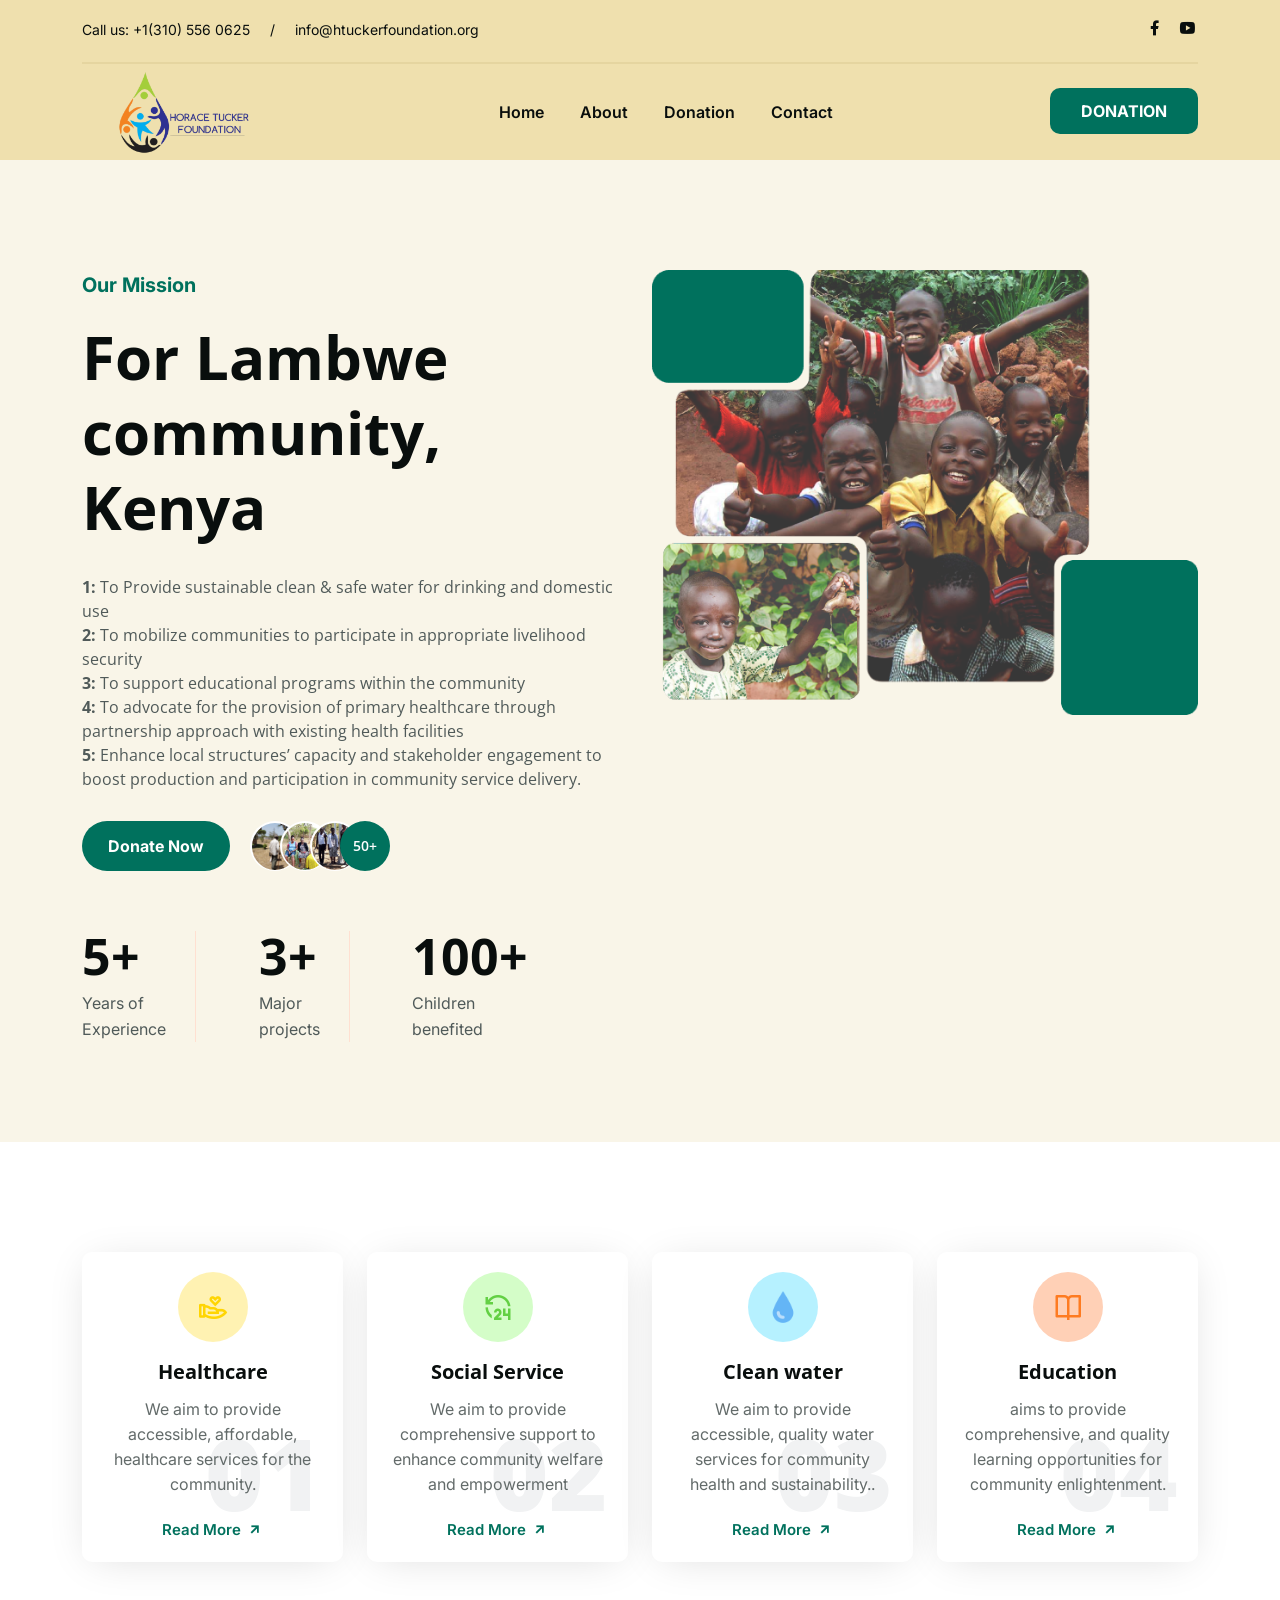
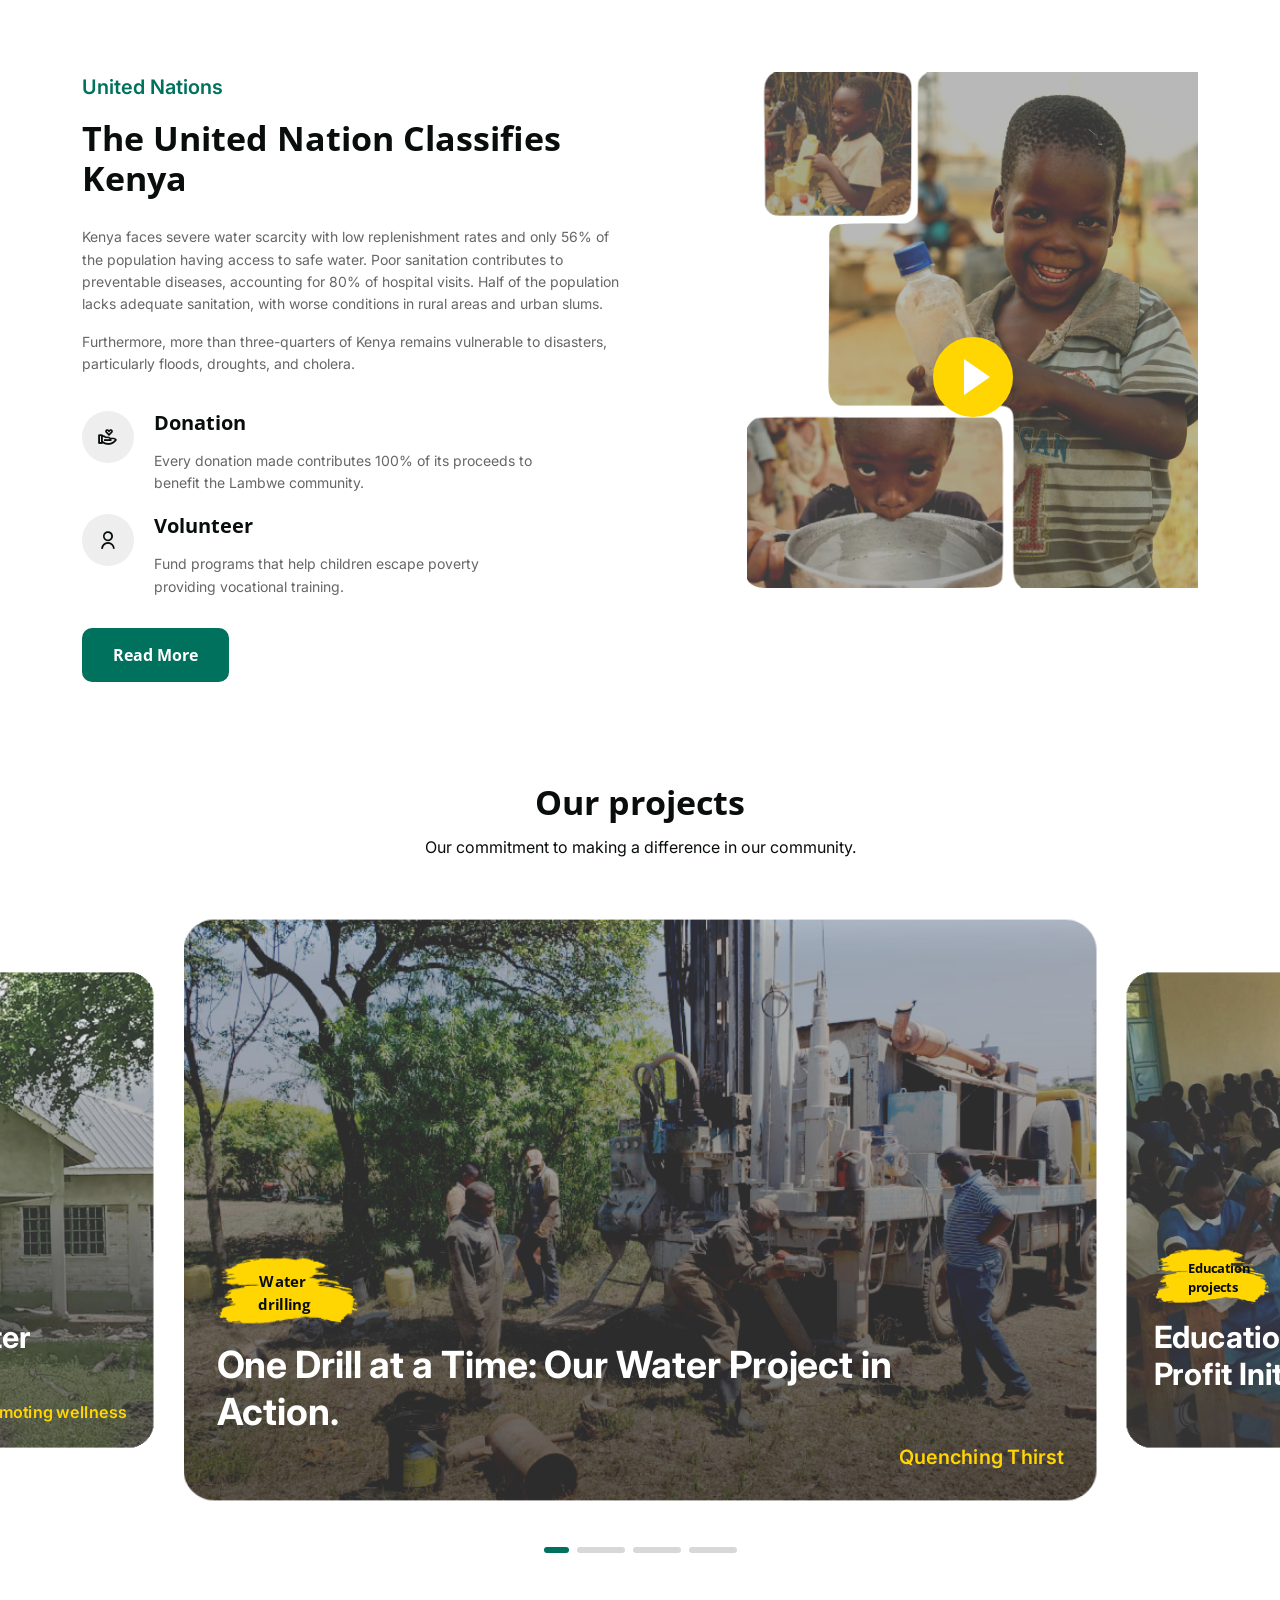
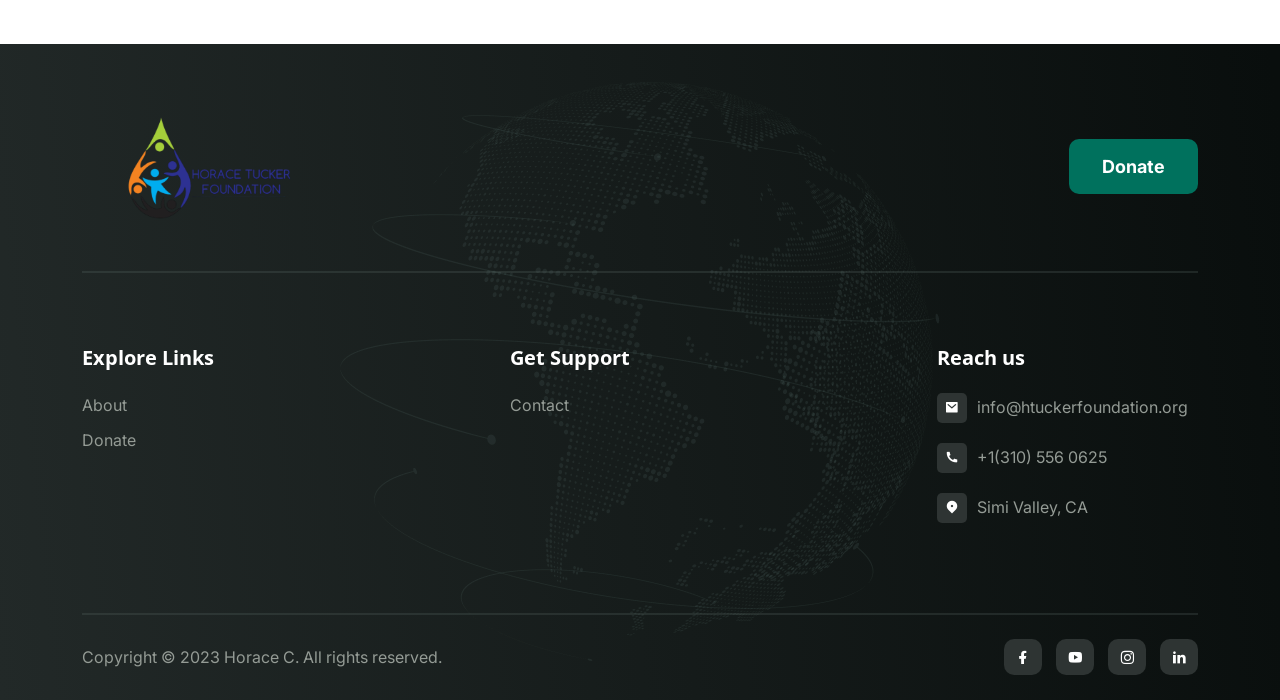
==== commit a395b040: "Revamped site New site style" ====
--- a/index.html
+++ b/index.html
@@ -1,1204 +1,768 @@
 <!DOCTYPE html>
-<html class="no-js" lang="en">
+<html lang="en" dir="lrt">
   <head>
-    <meta charset="utf-8" />
-    <meta http-equiv="x-ua-compatible" content="ie=edge" />
+    <meta charset="UTF-8" />
+    <meta http-equiv="X-UA-Compatible" content="IE=edge" />
+    <meta http-equiv="X-UA-Compatible" content="ie=edge" />
+    <meta name="viewport" content="width=device-width, initial-scale=1" />
+    <meta
+      name="description"
+      content=" Horace C Tucker foundation , non-profit organization ,donation ,fundraising website."
+    />
+    <meta
+      name="keywords"
+      content="charity, causes, donate, charity foundation, charity hub, charity theme, donations, non profit, fundraiser,social, ngo, non-profit, nonprofit, organization, volunteer"
+    />
+    <meta name="author" content="initTheme" />
+    <meta property="og:type" content="website" />
+    <meta property="og:title" content="Horace C Tucker foundation " />
+    <meta property="og:site_name" content="donate Website" />
+    <meta property="og:site_name" content="Horace C Tucker" />
+    <meta property="og:url" content="" />
+    <meta property="og:image" content="" />
+    <meta
+      property="og:description"
+      content="Horace C Tucker, NGO ,donate,fundraiser, non-profit organization"
+    />
+    <meta name="twitter:title" content="Charity & Donation HTML Template" />
+    <meta name="twitter:description" content="Horace C Tucker Landing page" />
+    <meta name="twitter:image" content="" />
+    <meta name="twitter:card" content="summary" />
     <title>Home</title>
-    <meta name="description" content="Welcome to our landing page" />
-    <meta name="viewport" content="width=device-width, initial-scale=1" />
-
-    <link rel="manifest" href="site.webmanifest" />
     <link
-      rel="shortcut icon"
+      rel="icon"
       type="image/x-icon"
-      href="./assets/img/favicon.png"
+      sizes="20x20"
+      href="assets/images/icon/favicon.png"
     />
-    <!-- Place favicon.ico in the root directory -->
-
-    <!-- CSS here -->
-    <link rel="stylesheet" href="assets/css/bootstrap.min.css" />
-    <link rel="stylesheet" href="assets/css/owl.default.min.css" />
-    <link rel="stylesheet" href="assets/css/owl.carousel.min.css" />
-    <link rel="stylesheet" href="assets/css/animate.min.css" />
-    <link rel="stylesheet" href="assets/css/magnific-popup.css" />
-    <link rel="stylesheet" href="assets/css/fontawesome-all.min.css" />
-    <link rel="stylesheet" href="assets/css/nice-select.css" />
-    <link rel="stylesheet" href="assets/css/flaticon.css" />
-    <link rel="stylesheet" href="assets/css/slider.css" />
-    <link rel="stylesheet" href="assets/css/meanmenu.css" />
-    <link rel="stylesheet" href="assets/css/slick.css" />
-    <link rel="stylesheet" href="assets/css/swiper-bundle.css" />
-    <link rel="stylesheet" href="assets/css/main.css" />
+
+    <!-- Bootstrap -->
+    <link
+      rel="stylesheet"
+      type="text/css"
+      href="assets/css/bootstrap-5.3.0.min.css"
+    />
+    <!-- fonts & icon -->
+    <link rel="stylesheet" type="text/css" href="assets/css/remixicon.css" />
+    <!-- Plugin -->
+    <link rel="stylesheet" type="text/css" href="assets/css/plugin.css" />
+    <!-- Main CSS -->
+    <link rel="stylesheet" type="text/css" href="assets/css/main-style.css" />
+    <!-- RTL CSS::When Need RTL Uncomments File -->
+    <!-- <link rel="stylesheet" type="text/css" href="assets/css/rtl.css"> -->
   </head>
   <body>
-    <!-- Header One Start-->
-    <header class="header-area header_area_3">
-      <div class="container-fluid">
-        <div class="col-xxl-12">
-          <div class="spacial_logo">
-            <a href="index.html"
-              ><img src="assets/img/logo/logo.png" alt="logo"
-            /></a>
-            <div class="logo_absicon open-mobile-menu">
-              <i class="fal fa-plus"></i>
-              <i class="far fa-minus"></i>
-            </div>
-          </div>
-          <div class="main-menu menu_3 text-center">
-            <nav id="mobile-menu">
-              <ul>
-                <li class="active">
-                  <a href="index.html">Home</a>
-                 
-                </li>
-                <li class="menu-item-has-children">
-                  <a href="./donation.html">Donate</a>
-                </li>
-                <li><a href="about.html">About</a></li>
-            
-
-                <li><a href="contact.html">Contact</a></li>
-              </ul>
-            </nav>
+    <div class="loading-page" id="preloader-active">
+      <div class="counter">
+        <p class="text text-capitalize">loading</p>
+        <span class="number">0%</span>
+        <span class="line"></span>
+      </div>
+    </div>
+    <header>
+      <div class="header-area-three">
+        <div class="main-header">
+          <!-- Top -->
+          <div class="header-top">
+            <div class="container">
+              <div class="row">
+                <div class="col-lg-12 d-none d-lg-block">
+                  <div class="top-menu">
+                    <div class="contact-info">
+                      <a href="javascript:void(0)" class="pera">
+                        Call us: +1(310) 556 0625<span class="pl-20 pr-20"
+                          >/</span
+                        >info@htuckerfoundation.org
+                      </a>
+                    </div>
+                    <div class="header-social-link">
+                      <ul class="listing">
+                        <li class="single-list">
+                          <a href="javascript:void(0)" class="single"
+                            ><i class="ri-facebook-fill"></i
+                          ></a>
+                        </li>
+                        <li class="single-list">
+                          <a href="javascript:void(0)" class="single"
+                            ><i class="ri-youtube-fill"></i
+                          ></a>
+                        </li>
+                        <!--  
+                        <li class="single-list">
+                          <a href="javascript:void(0)" class="single"><i class="ri-instagram-line"></i></a>
+                        </li>
+                        <li class="single-list">
+                          <a href="javascript:void(0)" class="single"><i class="ri-linkedin-fill"></i></a>
+                        </li>
+                        -->
+                      </ul>
+                    </div>
+                  </div>
+                  <hr />
+                </div>
+              </div>
+            </div>
+          </div>
+          <!-- Bottom -->
+          <div class="header-bottom header-sticky">
+            <div class="container">
+              <div class="row">
+                <div class="col-lg-12">
+                  <div
+                    class="menu-wrapper d-flex align-items-center justify-content-between"
+                  >
+                    <div
+                      class="header-left d-flex align-items-center justify-content-between"
+                    >
+                      <div class="logo logo-large light-logo">
+                        <a href="index.html"
+                          ><img
+                            src="assets/images/logo/logo.png"
+                            alt="logo"
+                            width="200px"
+                        /></a>
+                      </div>
+                      <!-- Logo Mobile-->
+                      <div class="logo logo-mobile light-logo">
+                        <a href="index.html"
+                          ><img src="assets/images/logo/logo.png" alt="img"
+                        /></a>
+                      </div>
+                    </div>
+                    <div class="search-container">
+                      <input
+                        type="text"
+                        id="searchField"
+                        class="search-field"
+                        placeholder="Search..."
+                      />
+                      <button id="closeSearch" class="close-search-btn">
+                        <i class="ri-close-line"></i>
+                      </button>
+                    </div>
+                    <!-- Main-menu for desktop -->
+                    <div class="main-menu d-none d-lg-block">
+                      <nav>
+                        <ul class="listing" id="navigation">
+                          <li class="single-list">
+                            <a href="./index.html" class="single">Home</a>
+                          </li>
+                          <li class="single-list">
+                            <a href="about.html" class="single">About</a>
+                          </li>
+                          <li class="single-list">
+                            <a href="donate-payment.html" class="single"
+                              >Donation</a
+                            >
+                          </li>
+                          <li class="single-list">
+                            <a href="contact-us.html" class="single">Contact</a>
+                          </li>
+                        </ul>
+                      </nav>
+                    </div>
+                    <div class="header-right d-flex align-items-center">
+                      <!-- Right button -->
+                      <ul class="cart">
+                        <li class="cart-list d-lg-inline-block">
+                          <a
+                            href="donate-payment.html"
+                            class="btn-primary-fill text-uppercase"
+                          >
+                            <span class="pera">Donation</span>
+                          </a>
+                        </li>
+                      </ul>
+                    </div>
+                  </div>
+                  <!-- Mobile Menu -->
+                  <div class="div">
+                    <div class="mobile_menu d-block d-lg-none"></div>
+                  </div>
+                </div>
+              </div>
+            </div>
           </div>
         </div>
       </div>
     </header>
-    <!-- Header One End-->
-    <!-- slide-bar start -->
-
-    <!-- Sidebar for Mobile -->
-    <div class="fix d-lg-none">
-      <div class="side-info">
-        <div class="offset-widget offset-logo mb-30 pb-20">
-          <div class="row align-items-center">
-            <div class="col-8">
-              <a href="index.html" class="mobile_logo"
-                ><img src="assets/img/logo/logo.png" alt="Logo"
-              /></a>
-            </div>
-            <div class="col-4 text-end">
-              <button class="side-info-close">
-                <i class="fal fa-times"></i>
-              </button>
+    <main>
+      <!-- Hero area S t a r t-->
+      <section class="hero-area-three">
+        <div class="single-slider hero-padding-three">
+          <div class="container">
+            <div class="row justify-content-between">
+              <div class="col-xxl-6 col-xl-6 col-lg-6 my-auto">
+                <div class="hero-caption mb-20">
+                  <p class="key-title font-700 mb-20">Our Mission</p>
+                  <h1
+                    class="title font-700"
+                    data-animation="fadeInUp"
+                    data-delay=".0s"
+                  >
+                    For Lambwe community, Kenya
+                  </h1>
+
+                  <ul
+                    class="pera mx-width-780"
+                    data-animation="fadeInUp"
+                    data-delay=".2s"
+                  >
+                    <li>
+                      <b>1:</b> To Provide sustainable clean & safe water for
+                      drinking and domestic use
+                    </li>
+                    <li>
+                      <b>2:</b> To mobilize communities to participate in
+                      appropriate livelihood security
+                    </li>
+                    <li>
+                      <b>3:</b> To support educational programs within the
+                      community
+                    </li>
+                    <li>
+                      <b>4:</b> To advocate for the provision of primary
+                      healthcare through partnership approach with existing
+                      health facilities
+                    </li>
+                    <li>
+                      <b>5:</b> Enhance local structures’ capacity and
+                      stakeholder engagement to boost production and
+                      participation in community service delivery.
+                    </li>
+                  </ul>
+
+                  <div class="d-flex gap-20 flex-wrap align-items-center">
+                    <a
+                      href="donate-payment.html"
+                      class="btn-primary-fill pill-btn"
+                      data-animation="fadeInLeft"
+                      data-delay=".4s"
+                      >Donate Now</a
+                    >
+                    <div class="d-flex">
+                      <div class="multi-image-one">
+                        <img
+                          src="assets/images/gallery/testimonial-4.png"
+                          alt="image"
+                        />
+                      </div>
+                      <div class="multi-image-two">
+                        <img
+                          src="assets/images/gallery/testimonial-5.png"
+                          alt="image"
+                        />
+                      </div>
+                      <div class="multi-image-three">
+                        <img
+                          src="assets/images/gallery/testimonial-6.png"
+                          alt="image"
+                        />
+                      </div>
+                      <div class="multi-image-four">
+                        <div class="rounded-badge">
+                          <h4 class="count">50+</h4>
+                        </div>
+                      </div>
+                    </div>
+                  </div>
+                  <div class="hero-count-section flex justify-content-between">
+                    <div class="hero-count">
+                      <h4 class="title">5+</h4>
+                      <p class="pera mb-0">
+                        Years of <br />
+                        Experience
+                      </p>
+
+                      <div class="hero-divider"></div>
+                    </div>
+                    <div class="hero-count">
+                      <h4 class="title">3+</h4>
+                      <p class="pera mb-0">
+                        Major <br />
+                        projects
+                      </p>
+                    </div>
+                    <div class="hero-count">
+                      <h4 class="title">100+</h4>
+                      <p class="pera mb-0">
+                        Children <br />
+                        benefited
+                      </p>
+                    </div>
+                  </div>
+                </div>
+              </div>
+              <div class="col-xxl-6 col-xl-6 col-lg-6">
+                <div class="d-flex gap-44 justify-content-end">
+                  <div
+                    id="play-video"
+                    class="hero-image position-relative d-none d-lg-block"
+                  >
+                    <img
+                      src="assets/images/hero/hero-6.png"
+                      alt="img"
+                      class="w-100 tilt-effect"
+                      data-animation="fadeInRight"
+                      data-delay="0.2s"
+                    />
+                  </div>
+                </div>
+              </div>
             </div>
           </div>
         </div>
-
-        <div class="mobile-menu"></div>
-
-        <div class="contact-infos mt-30 mb-30">
-          <div class="contact-list mobile_contact mb-30">
-            <h4>Contact Info</h4>
-            <a href="#" class="theme-1"
-              ><i class="fal fa-map-marker-alt"></i
-              ><span>12/A, Mirnada City Tower, NYC</span></a
-            >
-            <a href="tel:088889797697" class="theme-2"
-              ><i class="fal fa-phone"></i><span>088889797697</span></a
-            >
-            <a href="mailto:admin@domain.com" class="theme-3"
-              ><i class="far fa-envelope"></i><span>admin@domain.com</span></a
-            >
-          </div>
-
-          <div class="top_social offset_social mt-20 mb-30">
-            <a href="#" target="_blank" class="facebook"
-              ><i class="fab fa-facebook-f"></i
-            ></a>
-            <a href="#" target="_blank" class="twitter"
-              ><i class="fab fa-twitter"></i
-            ></a>
-            <a href="#" target="_blank" class="linkedin"
-              ><i class="fab fa-linkedin"></i
-            ></a>
-            <a href="#" target="_blank" class="youtube"
-              ><i class="fab fa-youtube"></i
-            ></a>
+      </section>
+      <!-- End-of Hero-->
+
+      <!-- helpful area S t a r t-->
+      <section class="helpful-area-three section-padding">
+        <div class="container">
+          <div class="row g-24">
+            <div class="col-xl-3 col-md-6 col-lg-6">
+              <div class="helpful-card wow fadeInUp" data-wow-delay="0.0s">
+                <div class="helpful-card-icon">
+                  <i class="ri-hand-heart-line"></i>
+                </div>
+                <div class="helpful-card-caption">
+                  <h4 class="caption-title">Healthcare</h4>
+                  <p class="caption-para">
+                    We aim to provide accessible, affordable, healthcare
+                    services for the community.
+                  </p>
+                  <a href="javascript:void(0)" class="imp-link"
+                    >Read More <i class="ri-arrow-right-up-line"></i
+                  ></a>
+                </div>
+                <div class="number-watermark">
+                  <h4 class="number">01</h4>
+                </div>
+              </div>
+            </div>
+            <div class="col-xl-3 col-md-6 col-lg-6">
+              <div class="helpful-card wow fadeInUp" data-wow-delay="0.1s">
+                <div class="helpful-card-icon">
+                  <i class="ri-24-hours-line"></i>
+                </div>
+                <div class="helpful-card-caption">
+                  <h4 class="caption-title">Social Service</h4>
+                  <p class="caption-para">
+                    We aim to provide comprehensive support to enhance community
+                    welfare and empowerment
+                  </p>
+                  <a href="javascript:void(0)" class="imp-link"
+                    >Read More <i class="ri-arrow-right-up-line"></i
+                  ></a>
+                </div>
+                <div class="number-watermark">
+                  <h4 class="number">02</h4>
+                </div>
+              </div>
+            </div>
+            <div class="col-xl-3 col-md-6 col-lg-6">
+              <div class="helpful-card wow fadeInUp" data-wow-delay="0.2s">
+                <div class="helpful-card-icon">
+                  <img
+                    src="./assets/images/icon/water.png"
+                    alt=""
+                    width="38px"
+                    height="38"
+                  />
+                  <!-- <i class="ri-24-hours-line"></i> -->
+                </div>
+                <div class="helpful-card-caption">
+                  <h4 class="caption-title">Clean water</h4>
+                  <p class="caption-para">
+                    We aim to provide accessible, quality water services for
+                    community health and sustainability..
+                  </p>
+                  <a href="javascript:void(0)" class="imp-link"
+                    >Read More <i class="ri-arrow-right-up-line"></i
+                  ></a>
+                </div>
+                <div class="number-watermark">
+                  <h4 class="number">03</h4>
+                </div>
+              </div>
+            </div>
+            <div class="col-xl-3 col-md-6 col-lg-6">
+              <div class="helpful-card wow fadeInUp" data-wow-delay="0.3s">
+                <div class="helpful-card-icon">
+                  <i class="ri-book-open-line"></i>
+                </div>
+                <div class="helpful-card-caption">
+                  <h4 class="caption-title">Education</h4>
+                  <p class="caption-para">
+                    aims to provide comprehensive, and quality learning
+                    opportunities for community enlightenment.
+                  </p>
+                  <a href="javascript:void(0)" class="imp-link"
+                    >Read More <i class="ri-arrow-right-up-line"></i
+                  ></a>
+                </div>
+                <div class="number-watermark">
+                  <h4 class="number">04</h4>
+                </div>
+              </div>
+            </div>
+          </div>
+        </div>
+      </section>
+      <!-- End-of helpful-->
+
+      <!-- About us Area S t a r t -->
+      <section class="about-area">
+        <div class="container">
+          <div class="row justify-content-between">
+            <div class="col-lg-6 my-auto">
+              <!-- Section Tittle -->
+              <div class="section-tittle mb-35">
+                <span class="sub-tittle text-capitalize font-600"
+                  >United nations</span
+                >
+                <h2 class="title font-700 pb-15">
+                  The United Nation Classifies Kenya
+                </h2>
+                <p class="pera-subtitle mb-15">
+                  Kenya faces severe water scarcity with low replenishment rates
+                  and only 56% of the population having access to safe water.
+                  Poor sanitation contributes to preventable diseases,
+                  accounting for 80% of hospital visits. Half of the population
+                  lacks adequate sanitation, with worse conditions in rural
+                  areas and urban slums.
+                </p>
+                <p class="pera-subtitle">
+                  Furthermore, more than three-quarters of Kenya remains
+                  vulnerable to disasters, particularly floods, droughts, and
+                  cholera.
+                </p>
+              </div>
+              <div class="about-info">
+                <div class="row">
+                  <div class="col-lg-10 mb-20">
+                    <div class="d-flex gap-20">
+                      <div class="info-icon">
+                        <i class="ri-hand-heart-line"></i>
+                      </div>
+                      <div class="info-content">
+                        <h4 class="title">Donation</h4>
+                        <p class="pera">
+                          Every donation made contributes 100% of its proceeds
+                          to benefit the Lambwe community.
+                        </p>
+                      </div>
+                    </div>
+                  </div>
+                  <div class="col-lg-10 mb-20">
+                    <div class="d-flex gap-20">
+                      <div class="info-icon">
+                        <i class="ri-user-line"></i>
+                      </div>
+
+                      <div class="info-content">
+                        <h4 class="title">Volunteer</h4>
+                        <p class="pera">
+                          Fund programs that help children escape poverty
+                          providing vocational training.
+                        </p>
+                      </div>
+                    </div>
+                  </div>
+                  <div class="col-lg-10 mt-10">
+                    <a href="https://en.wikipedia.org/wiki/United_Nations_geoscheme_for_Africa" class="btn btn-primary-fill"
+                      >Read More</a
+                    >
+                  </div>
+                </div>
+              </div>
+            </div>
+            <div class="col-lg-5">
+              <div class="position-relative h-100">
+                <div class="play-button">
+                  <a
+                    id="play-video-two"
+                    class="video-play-button-two d-none d-lg-block d-none d-lg-block"
+                    href="javascript:void(0)" 
+                  >
+                    <span></span>
+                  </a>
+
+                  <div id="video-overlay" class="video-overlay">
+                    <a class="video-overlay-close">&times;</a>
+                  </div>
+                </div>
+                <div>
+                  <img
+                    class="w-100 d-none d-lg-block"
+                    src="assets/images/gallery/about-3.png"
+                    alt="image"
+                  />
+                </div>
+              </div>
+            </div>
+          </div>
+        </div>
+      </section>
+      <!-- End-of About us Area -->
+
+      <!-- Event S t a r t -->
+      <div
+        class="our-event-three"
+        style="margin-top: 100px; margin-bottom: 100px"
+      >
+        <div class="container">
+          <div class="row">
+            <div class="col-xl-7 mx-auto">
+              <!-- Section Tittle -->
+              <div class="section-tittle text-center mb-45">
+                <h2 class="title font-700">Our projects</h2>
+                <p class="pera">
+                  <span
+                    
+                      >Our commitment to making a difference
+                      in our community. </span
+                  >
+                </p>
+              </div>
+            </div>
+          </div>
+        </div>
+
+        <div class="slider center-slider-active">
+          <!-- Single -->
+          <div class="clip event-image-overlay ml-15 mr-15">
+            <a href="javascript:void(0)"
+              ><img
+                class="main-img"
+                src="assets/images/gallery/gall-1.png"
+                alt="image"
+            /></a>
+            <div class="brush-bg-water">
+              <img src="assets/images/gallery/brush.png" alt="image" />
+            </div>
+            <div class="overlay-text">
+              <h4 class="title">
+                <a href="event-details.html" style=""
+                  >One Drill at a Time: Our Water Project in Action.</a
+                >
+              </h4>
+              <div class="highlight">
+                <p class="pera">Quenching Thirst</p>
+              </div>
+            </div>
+          </div>
+          <!-- Single -->
+          <div class="clip event-image-overlay ml-15 mr-15">
+            <a href="event-details.html">
+              <img
+                class="main-img"
+                src="assets/images/gallery/gall-3.png"
+                alt="image"
+            /></a>
+            <div class="brush-bg-education">
+              <img src="assets/images/gallery/brush.png" alt="image" />
+            </div>
+            <div class="overlay-text">
+              <h4 class="title">
+                <a href="event-details.html" style=""
+                  >Education Unleashed Through Our Non-Profit Initiative.</a
+                >
+              </h4>
+              <div class="highlight">
+                <p class="pera">Empowering Futures</p>
+              </div>
+            </div>
+          </div>
+          <!-- Single -->
+          <div class="clip event-image-overlay ml-15 mr-15">
+            <a href="index-three.html#"
+              ><img
+                class="main-img"
+                src="assets/images/gallery/gall-2.png"
+                alt="image"
+            /></a>
+            <div class="brush-bg-social">
+              <img src="assets/images/gallery/brush.png" alt="image" />
+            </div>
+            <div class="overlay-text">
+              <h4 class="title">
+                <a href="event-details.html" style=""
+                  >Fostering Social Bonds Through Our Non-Profit Endeavors</a
+                >
+              </h4>
+              <div class="highlight">
+                <p class="pera">Uniting Communities</p>
+              </div>
+            </div>
+          </div>
+          <!-- Single -->
+          <div class="clip event-image-overlay ml-15 mr-15">
+            <a href="event-details.html"
+              ><img
+                class="main-img"
+                src="assets/images/gallery/gall-4.png"
+                alt="image"
+            /></a>
+            <div class="brush-bg-health">
+              <img src="assets/images/gallery/brush.png" alt="image" />
+            </div>
+            <div class="overlay-text">
+              <h4 class="title">
+                <a href="event-details.html" style=""
+                  >Agnes M.Tucker community Health Center under construction</a
+                >
+              </h4>
+              <div class="highlight">
+                <p class="pera">Promoting wellness</p>
+              </div>
+            </div>
           </div>
         </div>
       </div>
-    </div>
-
-    <div class="offcanvas-overlay d-lg-none"></div>
-    <!-- slide-bar end -->
-
-    <!-- Main Area Start-->
-    <main>
-      <!--hero area start-->
-      <section class="hero_area">
-        <div
-          class="hero_wrapper_3 p-rel"
-          data-background="./assets/img/slider/hero_trial4.jpg"
-        >
-          <div class="hero_single">
-            <div class="container">
+      <!-- End-of Event -->
+    </main>
+    <!-- Footer S t a r t -->
+    <footer>
+      <div class="footer-wrapper footer-bg-one">
+        <div class="container">
+          <div class="footer-menu">
+            <div class="col-lg-12">
+              <div
+                class="menu-wrapper d-flex align-items-center justify-content-between"
+              >
+                <div
+                  class="header-left d-flex align-items-center justify-content-between"
+                >
+                  <!-- Logo-->
+                  <div class="logo">
+                    <a href="index.html"
+                      ><img src="assets/images/logo/logo.png" alt="logo"
+                    /></a>
+                  </div>
+                </div>
+                <!-- Footer-menu -->
+
+                <!-- Right button -->
+                <ul class="cart">
+                  <li class="cart-list">
+                    <a href="donate-payment.html" class="donate-btn">Donate</a>
+                  </li>
+                </ul>
+              </div>
+            </div>
+          </div>
+          <hr class="footer-line" />
+          <div class="footer-imp-link row g-4 justify-content-between">
+            <div class="col-xl-2 col-lg-6">
+              <div class="footer-link">
+                <h4 class="title">Explore Links</h4>
+                <ul class="imp-link">
+                  <li class="single-list">
+                    <a class="single" href="javascript:void(0)">About</a>
+                  </li>
+                  <li class="single-list">
+                    <a class="single" href="javascript:void(0)">Donate</a>
+                  </li>
+                </ul>
+              </div>
+            </div>
+            <div class="col-xl-2 col-lg-6">
+              <div class="footer-link">
+                <h4 class="title">Get Support</h4>
+                <ul class="imp-link">
+                  <li class="single-list">
+                    <a class="single" href="javascript:void(0)">Contact</a>
+                  </li>
+                </ul>
+              </div>
+            </div>
+            <div class="col-xl-3 col-lg-5">
+              <div class="footer-link">
+                <h4 class="title">Reach us</h4>
+                <ul class="imp-link">
+                  <li class="single-list">
+                    <div class="d-flex align-items-center gap-10 mb-20">
+                      <div class="imp-icon">
+                        <i class="ri-mail-fill"></i>
+                      </div>
+                      <a class="single" href="javascript:void(0)"
+                        >info@htuckerfoundation.org</a
+                      >
+                    </div>
+                  </li>
+                  <li class="single-list">
+                    <div class="d-flex align-items-center gap-10 mb-20">
+                      <div class="imp-icon">
+                        <i class="ri-phone-fill"></i>
+                      </div>
+                      <a class="single" href="javascript:void(0)"
+                        >+1(310) 556 0625</a
+                      >
+                    </div>
+                  </li>
+                  <li class="single-list">
+                    <div class="d-flex align-items-center gap-10 mb-20">
+                      <div class="imp-icon">
+                        <i class="ri-map-pin-2-fill"></i>
+                      </div>
+                      <a class="single" href="javascript:void(0)"
+                        >Simi Valley, CA</a
+                      >
+                    </div>
+                  </li>
+                </ul>
+              </div>
+            </div>
+          </div>
+          <hr class="footer-line" />
+        </div>
+        <!-- footer-bottom area -->
+        <div class="footer-bottom-area">
+          <div class="container">
+            <div class="footer-border">
               <div class="row">
-                <div class="col-xxl-12 text-center">
-                  <div class="hero_content">
-                    <span class="sub_content" style="color: #f15b43 !important;"
-                      >To benefit the community of Lambwe in Kenya, Africa</span
-                    >
-                    <h3 class="hero_title hero_title3">Fundraise</h3>
+                <div class="col-xl-12">
+                  <div class="footer-copy-right text-center">
+                    <p class="pera">
+                      Copyright © 2023 Horace C. All rights reserved.
+                    </p>
+                    <div class="footer-social-link">
+                      <ul class="listing">
+                        <li class="single-list">
+                          <a class="single" href="index-three.html"
+                            ><i class="ri-facebook-fill"></i
+                          ></a>
+                        </li>
+                        <li class="single-list">
+                          <a class="single" href="index-three.html"
+                            ><i class="ri-youtube-fill"></i
+                          ></a>
+                        </li>
+                        <li class="single-list">
+                          <a class="single" href="index-three.html"
+                            ><i class="ri-instagram-line"></i
+                          ></a>
+                        </li>
+                        <li class="single-list">
+                          <a class="single" href="index-three.html"
+                            ><i class="ri-linkedin-fill"></i
+                          ></a>
+                        </li>
+                      </ul>
+                    </div>
                   </div>
                 </div>
               </div>
             </div>
           </div>
         </div>
-      </section>
-      <!--hero area end-->
-
-   
-
-          <!--about area start-->
-            <section class="about_area about_area_2 pt-120 pb-100">
-                <div class="container">
-                    <div class="row flex-column-reverse flex-lg-row">
-
-                        <div class="col-xxl-6 col-xl-6 col-lg-6">
-                            <div class="about_wrapper">
-                                <div class="section_title">
-                                    <span class="sub_title sub_title_2">Our Mission</span>
-                                    <h3 class="title title_2">Nurturing Lives and Fostering Futures</h3>
-                                </div>
-                                <p class="mb-40 n_mb20">
-                                  <ol>
-                                    <li>
-                                      Provide sustainable clean and safe water for drinking and domestic use
-                                    </li>
-                                    <li>
-                                      To advocate for the provision of primary healthcare through partnership approach with existing health facilities
-                                    </li>
-                                    <li>
-                                      To mobilize communities to participate in appropriate livelihood security
-                                    </li>
-                                    <li>
-                                      To support educational programs within the communities
-                                    </li>
-                                    <li>
-                                      To strengthen and build capacity of the local structures in order to perform their mandates
-                                    </li>
-                                    <li>
-                                      Strengthen the stakeholders engagement to enhance production and  participation in the service delivery at all levels of the communities
-                                    </li>
-                                  </ol>
-                                </p>
-                                <div class="about_summary">
-                                    <p>Helped Fund <span class="theme-1">3</span> Projects in <span class="theme-4">Lambwe</span>, <br>
-                                        Benefiting Over <span class="theme-2">100</span> children.</p>
-                                </div>
-                                <a href="about.html" class="g_btn trans_btn rad-50 p-45">Learn More <span></span></a>
-                            </div>
-                        </div>
-                        <div class="col-xxl-6 col-xl-6 col-lg-6">
-                            <div class="about_img_wrapper_2 w_img border_radius10 ml-100">
-                                <a href="about.html"><img src="assets/img/about/water.jpg" alt="img"></a>
-                                <div class="about_champ_card about_abs2">
-                                    <i class="flaticon-creativity"></i>
-                                    <h3 class="abs_numb">2 <span class="plus">+</span></h3>
-                                    <span>Years Experience</span>
-                                </div>
-                            </div>
-                        </div>
-                    </div>
-                </div>
-            </section>
-            <!--about area end-->
-
-               <!--about area start-->
-            <section class="about_area pt-120 pb-80" style="background-color: #2f4158; color: #eee;">
-        <div class="container">
-       <div class="row">
-            <div class="col-xxl-6 col-xl-6 col-lg-6 col-md-12 col-sm-12">
-              <div class="about_img_wrapper fix mr-30">
-                <div class="row mb-40">
-                  <div class="col-12 custom_col">
-                    <a href="about.html" class="about_img w_img">
-                      <img src="assets/img/causes/water.jpg" alt="img" />
-                      <div class="about_img_text theme-2">
-                        <i class="flaticon-water-drop"></i>
-                        <h6 class="img_text">Pure Water</h6>
-                      </div>
-                    </a>
-                  </div>
-                </div>
-                <div class="row gutter_40">
-                  <div class="col-xxl-6 col-md-6 col-sm-6 custom_col mb-40">
-                    <a href="about.html" class="about_img w_img rad-50p fix">
-                      <img src="assets/img/causes/education.jpg" alt="img" />
-                      <div class="about_img_text theme-no1">
-                        <i class="flaticon-doctor"></i>
-                        <h6 class="img_text">Education</h6>
-                      </div>
-                    </a>
-                  </div>
-                  <div class="col-xxl-6 col-md-6 col-sm-6 custom_col mb-40">
-                    <a href="about.html" class="about_img w_img">
-                      <img src="assets/img/causes/health.jpg" alt="img" />
-                      <div class="about_img_text theme-no">
-                        <i class="flaticon-stethoscope"></i>
-                        <h6 class="img_text">Medical & Health</h6>
-                      </div>
-                    </a>
-                  </div>
-                </div>
-              </div>
-            </div>
-            <div
-              class="col-xxl-6 col-xl-6 col-lg-6 col-md-12 col-sm-12 d-flex align-items-center"
-            >
-              <div class="about_wrapper_home pl-20">
-                <div class="section_title">
-                  <span class="sub_title"
-                    ><i class="fal fa-heart"></i> Facts</span
-                  >
-                  <h3 class="title" style="color: #eee !important;">
-                    The United Nation Classifies <br /> Kenya
-                    
-                  </h3>
-                </div>
-                <p class="mb-45" style="color: #eee;">
-                  Kenya’s water crisis is acute, with a low water replenishment rate leading to only 56% of the population having clean water access. The decline in sanitation coverage exacerbates health issues, with 80% of hospital visits being preventable diseases linked to water and hygiene. 
-                  Rural and urban areas alike face sanitation challenges, impacting schools and increasing vulnerability to natural disasters.
-                </p>
-            
-              </div>
-            </div>
-          </div>
-        </div>
-      </section>
-      <!--about area end-->
-      <!--Featured causes area start-->
-      <section class="causes_area pt-110">
-        <div class="container">
-          <div class="row">
-            <div class="col-xxl-12 text-center">
-              <div class="section_title mb-45">
-                <span class="sub_title sub_title_2">Causes</span>
-                <h3 class="title">Featured Causes</h3>
-                <span class="back_title">Causes</span>
-              </div>
-              <div class="cause_button_wrapper mb-0">
-                <nav>
-                  <div
-                    class="nav tab_buttons feature_buttons justify-content-center"
-                    id="nav-tab"
-                    role="tablist"
-                  >
-                    <button
-                      class="nav-link active"
-                      id="nav-home-tab"
-                      data-bs-toggle="tab"
-                      data-bs-target="#nav-home"
-                      type="button"
-                      role="tab"
-                      aria-controls="nav-home"
-                      aria-selected="true"
-                    >
-                      Education
-                    </button>
-                    <button
-                      class="nav-link"
-                      id="nav-water"
-                      data-bs-toggle="tab"
-                      data-bs-target="#water"
-                      type="button"
-                      role="tab"
-                      aria-controls="water"
-                      aria-selected="false"
-                    >
-                      Clean Water
-                    </button>
-                    <button
-                      class="nav-link"
-                      id="nav-education"
-                      data-bs-toggle="tab"
-                      data-bs-target="#education"
-                      type="button"
-                      role="tab"
-                      aria-controls="education"
-                      aria-selected="false"
-                    >
-                      Health
-                    </button>
-                  </div>
-                </nav>
-              </div>
-            </div>
-          </div>
-
-          <div class="tab-content" id="nav-tabContent">
-            <div
-              class="tab-pane fade show active"
-              id="nav-home"
-              role="tabpanel"
-              aria-labelledby="nav-home-tab"
-            >
-              <div class="swiper-container feature_cause_active">
-                <div class="swiper-wrapper">
-                  <div class="row g-0 justify-content-center swiper-slide">
-                    <div class="col-xxl-11 col-xl-12">
-                      <div class="feature_cause_wrapper">
-                        <div class="feature_single">
-                          <div class="feature_single_img">
-                            <div class="img-slider">
-                              <div class="mySlides zoom">
-                                <img
-                                  src="assets/img/causes/edu_cause1.jpg"
-                                  alt="img"
-                                />
-                              </div>
-                              <div class="mySlides zoom">
-                                <img
-                                  src="assets/img/causes/edu_cause2.jpg"
-                                  alt="img"
-                                />
-                              </div>
-                              <div class="mySlides zoom">
-                                <img
-                                  src="assets/img/causes/edu_cause3.jpg"
-                                  alt="img"
-                                />
-                              </div>
-                            </div>
-                            <br />
-                            <div
-                              style="text-align: center"
-                              class="img-switchers"
-                            >
-                              <a class="prev" onclick="plusSlides(-1)">❮</a>
-                              <span
-                                class="dot"
-                                onclick="currentSlide(1)"
-                              ></span>
-                              <span
-                                class="dot"
-                                onclick="currentSlide(2)"
-                              ></span>
-                              <span
-                                class="dot"
-                                onclick="currentSlide(3)"
-                              ></span>
-                              <a class="next" onclick="plusSlides(1)">❯</a>
-                            </div>
-                          </div>
-      
-                          <div class="feature_single_content">
-                            <h4>
-                              The community state of bright futures.
-                            </h4>
-                            <p>
-                              <ol>
-                                <li>Objective: Enhance educational opportunities within the Lambwe community in Kenya, Africa.</li>
-                                <li>Key Initiatives: Scholarships, school infrastructure enhancement, teacher training, and community engagement.</li>
-                                <li>Expected Outcomes: Increased enrollment, improved academic performance, and empowered youth.</li>
-                              </ol>
-                              
-
-                            </p>
-                            <div class="feature_progress_wrapper mb-25 mt-35">
-                              <div class="progress feature_progress">
-                                <div
-                                  class="progress-bar"
-                                  role="progressbar"
-                                  data-width="100%"
-                                  aria-valuenow="30"
-                                  aria-valuemin="0"
-                                  aria-valuemax="100"
-                                  style="width: 50%"
-                                ></div>
-                              </div>
-                            </div>
-                            <div class="single_cause_meta mb-45">
-                       
-                              <div
-                                class="single_meta feature_meta d-inline-block"
-                              >
-                                <span class="meta_text red_clr"
-                                  ><i class="fal fa-reply"></i> Goal</span
-                                >
-                                <span class="meta_price red_clr">Attained</span>
-                              </div>
-                            </div>
-                             <div class="feature_buttons">
-                              <a
-                                href="donation.html"
-                                class="g_btn theme1_bg to_right2 rad-50"
-                                >Make Donation <span></span
-                              ></a>
-                              <a href="#" class="reply_btn"
-                                ><i class="fal fa-reply"></i
-                              ></a>
-                              
-                            </div>
-                          </div>
-                        </div>
-                      </div>
-                    </div>
-                  </div>
-                </div>
-              </div>
-                <script>
-            let slideIndex = 1;
-            showSlides(slideIndex);
-
-            function plusSlides(n) {
-              showSlides((slideIndex += n));
-            }
-
-            function currentSlide(n) {
-              showSlides((slideIndex = n));
-            }
-
-            function showSlides(n) {
-              let i;
-              let slides = document.getElementsByClassName("mySlides");
-              let dots = document.getElementsByClassName("dot");
-              if (n > slides.length) {
-                slideIndex = 1;
-              }
-              if (n < 1) {
-                slideIndex = slides.length;
-              }
-              for (i = 0; i < slides.length; i++) {
-                slides[i].style.display = "none";
-              }
-              for (i = 0; i < dots.length; i++) {
-                dots[i].className = dots[i].className.replace(" activ", "");
-              }
-              slides[slideIndex - 1].style.display = "block";
-              dots[slideIndex - 1].className += " activ";
-            }
-          </script>
-            </div>
-            <div
-              class="tab-pane fade"
-              id="water"
-              role="tabpanel"
-              aria-labelledby="nav-water"
-            >
-                <div class="swiper-container feature_cause_active">
-                <div class="swiper-wrapper">
-                  <div class="row g-0 justify-content-center swiper-slide">
-                    <div class="col-xxl-11 col-xl-12">
-                      <div class="feature_cause_wrapper">
-                        <div class="feature_single">
-                          <div class="feature_single_img">
-                            <div class="img-slider">
-                              <div class="mySlides2 zoom">
-                                <img
-                                  src="assets/img/causes/wat_cause1.jpg"
-                                  alt="img"
-                                />
-                              </div>
-                              <div class="mySlides2 zoom">
-                                <img
-                                  src="assets/img/causes/wat_cause2.jpg"
-                                  alt="img"
-                                />
-                              </div>
-                              <div class="mySlides2 zoom">
-                                <img
-                                  src="assets/img/causes/wat_cause4.jpg"
-                                  alt="img"
-                                />
-                              </div>
-                               <div class="mySlides2 zoom">
-                                <img
-                                  src="assets/img/causes/wat_cause6.jpg"
-                                  alt="img"
-                                />
-                              </div>
-                               <div class="mySlides2 zoom">
-                                <img
-                                  src="assets/img/causes/wat_cause8.jpg"
-                                  alt="img"
-                                />
-                              </div>
-                            </div>
-                            <br />
-                            <div
-                              style="text-align: center"
-                              class="img-switchers"
-                            >
-                              <a class="prev" onclick="plusSlides2(-1)">❮</a>
-                              <span
-                                class="dot2"
-                                onclick="currentSlide2(1)"
-                              ></span>
-                              <span
-                                class="dot2"
-                                onclick="currentSlide2(2)"
-                              ></span>
-                              <span
-                                class="dot2"
-                                onclick="currentSlide2(3)"
-                              ></span>
-                               <span
-                                class="dot2"
-                                onclick="currentSlide2(4)"
-                              ></span>
-                              </span>
-                               <span
-                                class="dot2"
-                                onclick="currentSlide2(5)"
-                              ></span>
-                              </span>
-                              <a class="next" onclick="plusSlides2(1)">❯</a>
-                            </div>
-                          </div>
-      
-                          <div class="feature_single_content">
-                            <h4>
-                              The community state of Clear Springs.
-                            </h4>
-                            <p>
-                              <ol>
-                                
-                                <li>Objective: Provide sustainable clean and safe water for drinking and domestic use in the Lambwe community, Kenya, Africa.</li>
-                                <li>Key Initiatives: Water source development, quality assurance, and community education.</li>
-                                <li>Expected Outcomes: Improved health and enhanced livelihoods.</li>
-                              </ol>
-                            </p>
-                            <div class="feature_progress_wrapper mb-25 mt-35">
-                              <div class="progress feature_progress">
-                                <div
-                                  class="progress-bar"
-                                  role="progressbar"
-                                  data-width="100%"
-                                  aria-valuenow="30"
-                                  aria-valuemin="0"
-                                  aria-valuemax="100"
-                                  style="width: 50%"
-                                ></div>
-                              </div>
-                            </div>
-                            <div class="single_cause_meta mb-45">
-                              <div
-                                class="single_meta feature_meta d-inline-block"
-                              >
-                                <span class="meta_text red_clr"
-                                  ><i class="fal fa-reply"></i>Goal</span
-                                >
-                                <span class="meta_price red_clr">Attained</span>
-                              </div>
-                            </div>
-                            <div class="feature_buttons">
-                              <a
-                                href="donation.html"
-                                class="g_btn theme1_bg to_right2 rad-50"
-                                >Make Donation <span></span
-                              ></a>
-                              <a href="#" class="reply_btn"
-                                ><i class="fal fa-reply"></i
-                              ></a>
-                            </div>
-                          </div>
-                        </div>
-                      </div>
-                    </div>
-                  </div>
-                </div>
-              </div>
-
-            </div>
-            <script>
-            let slideIndex2 = 1;
-            showSlides2(slideIndex2);
-
-            function plusSlides2(n) {
-              showSlides2((slideIndex2 += n));
-            }
-
-            function currentSlide2(n) {
-              showSlides2((slideIndex2 = n));
-            }
-
-            function showSlides2(n) {
-              let i;
-              let slides = document.getElementsByClassName("mySlides2");
-              let dots = document.getElementsByClassName("dot2");
-              if (n > slides.length) {
-                slideIndex2 = 1;
-              }
-              if (n < 1) {
-                slideIndex2 = slides.length;
-              }
-              for (i = 0; i < slides.length; i++) {
-                slides[i].style.display = "none";
-              }
-              for (i = 0; i < dots.length; i++) {
-                dots[i].className = dots[i].className.replace(" activ", "");
-              }
-              slides[slideIndex2 - 1].style.display = "block";
-              dots[slideIndex2 - 1].className += " activ";
-            }
-          </script>
-            <div
-              class="tab-pane fade"
-              id="education"
-              role="tabpanel"
-              aria-labelledby="nav-education"
-            >
-                <div class="swiper-container feature_cause_active">
-                <div class="swiper-wrapper">
-                  <div class="row g-0 justify-content-center swiper-slide">
-                    <div class="col-xxl-11 col-xl-12">
-                      <div class="feature_cause_wrapper">
-                        <div class="feature_single">
-                          <div class="feature_single_img">
-                            <div class="img-slider">
-                              <div class="mySlides3 slide zoom">
-                                <img
-                                  src="assets/img/causes/hel_cause1.jpg"
-                                  alt="img"
-                                />
-                              </div>
-                              <div class="mySlides3 slide zoom">
-                                <img
-                                  src="assets/img/causes/hel_cause2.jpg"
-                                  alt="img"
-                                />
-                              </div>
-                              <div class="mySlides3 slide zoom">
-                                <img
-                                  src="assets/img/causes/hel_cause3.jpg"
-                                  alt="img"
-                                />
-                              </div>
-                               <div class="mySlides3 slide zoom">
-                                <img
-                                  src="assets/img/causes/hel_cause4.jpg"
-                                  alt="img"
-                                />
-                              </div>
-                            </div>
-                            <br />
-                            <div
-                              style="text-align: center"
-                              class="img-switchers"
-                            >
-                              <a class="prev" onclick="plusSlides3(-1)">❮</a>
-                              <span
-                                class="dot3"
-                                onclick="currentSlide3(1)"
-                              ></span>
-                              <span
-                                class="dot3"
-                                onclick="currentSlide3(2)"
-                              ></span>
-                              <span
-                                class="dot3"
-                                onclick="currentSlide3(3)"
-                              ></span>
-                                <span
-                                class="dot3"
-                                onclick="currentSlide3(4)"
-                              ></span>
-                              <a class="next" onclick="plusSlides3(1)">❯</a>
-                            </div>
-                          </div>
-      
-                          <div class="feature_single_content">
-                            <h4>
-                              The community state of well-being.
-                            </h4>
-                            <p>
-                              <ol>
-                                <li>Objective: Enhance health and well-being within the Lambwe community in Kenya, Africa.</li>
-                                <li>Key Initiatives: Nutrition programs, health clinics, and community gardens.</li>
-                                <li>Expected Outcomes: Improved health and empowered communities.</li>
-                              </ol>
-                            </p>
-                            <div class="feature_progress_wrapper mb-25 mt-35">
-                              <div class="progress feature_progress">
-                                <div
-                                  class="progress-bar"
-                                  role="progressbar"
-                                  data-width="100%"
-                                  aria-valuenow="30"
-                                  aria-valuemin="0"
-                                  aria-valuemax="100"
-                                  style="width: 50%"
-                                ></div>
-                              </div>
-                            </div>
-                            <div class="single_cause_meta mb-45">
-                              <div
-                                class="single_meta feature_meta d-inline-block"
-                              >
-                                <span class="meta_text red_clr"
-                                  ><i class="fal fa-reply"></i>Goal</span
-                                >
-                                <span class="meta_price red_clr">Attained</span>
-                              </div>
-                            </div>
-                            <div class="feature_buttons">
-                              <a
-                                href="donation.html"
-                                class="g_btn theme1_bg to_right2 rad-50"
-                                >Make Donation <span></span
-                              ></a>
-                              <a href="#" class="reply_btn"
-                                ><i class="fal fa-reply"></i
-                              ></a>
-                            </div>
-                          </div>
-                        </div>
-                      </div>
-                    </div>
-                  </div>
-                </div>
-              </div>
-                 <script>
-            let slideIndex3 = 1;
-            showSlides3(slideIndex3);
-
-            function plusSlides3(n) {
-              showSlides3((slideIndex3 += n));
-            }
-
-            function currentSlide3(n) {
-              showSlides3((slideIndex3 = n));
-            }
-
-            function showSlides3(n) {
-              let i;
-              let slides = document.getElementsByClassName("mySlides3");
-              let dots = document.getElementsByClassName("dot3");
-              if (n > slides.length) {
-                slideIndex3 = 1;
-              }
-              if (n < 1) {
-                slideIndex3 = slides.length;
-              }
-              for (i = 0; i < slides.length; i++) {
-                slides[i].style.display = "none";
-              }
-              for (i = 0; i < dots.length; i++) {
-                dots[i].className = dots[i].className.replace(" activ", "");
-              }
-              slides[slideIndex3 - 1].style.display = "block";
-              dots[slideIndex3- 1].className += " activ";
-            }
-          </script>
-            </div>
-          </div>
-        </div>
-      </section>
-      <!--Featured causes area end-->
-
-<!--funfact area start -->
-            <div class="funfact_area p-rel pt-95 pb-40">
-                
-                <div class="container">
-                    <div class="row g-0 justify-content-center">
-                        <div class="col-xxl-11 col-xl-12">
-                            <div class="funfact_wrapper">
-                                <div class="funfact_upper text-center">
-                                    <a href="index.html" class="funfact_icon play_btn popup-video p-rel"><img src="assets/img/bg/funfact_icon.png" alt="img"></a>
-                                    <div class="funfact_title_section">
-                                        <span class="funfact_sub">Fun fact</span>
-                                        <h3>We’ve funded projects for</h3>
-                                        <div class="funfact_text_wrapper">
-                                            <span class="funfact_bigtext">100</span>
-                                            <span class="funfact_righttext"><span>Children around</span> <br> the world</span>
-                                        </div>
-                                    </div>
-                                    <span class="funfact_backtitle">Donation</span>
-                                </div>
-                               
-                                    <div class="funfact_lower" >
-                                        
-
-                                                <div class="funfact_button text-center" style="margin: auto; text-align: center;">
-                                                  <a href="./donation.html">
-                                                    <button  class="g_btn theme1_bg to_right2 rad-30 mb-30">Make a Donation<span></span></button></a>
-                                                    
-                                                </div>
-                                            </div>
-                                        
-                                    </div>
-                                
-                            </div>
-                        </div>
-                    </div>
-                </div>
-            </div>
-            <!--funfact area end-->
-
-      <!-- UNWATED SECTIONS 
-            Events area start 
-            <div class="events_area blue-bg pt-110 pb-90">
-                <div class="container">
-                    <div class="row">
-                        <div class="col-xxl-12">
-                            <div class="section_title mb-55">
-                                <span class="sub_title sub_title_2">Events</span>
-                                <h3 class="title text-white">New Events</h3>
-                            </div>
-                        </div>
-                    </div>
-                    <div class="row">
-                        <div class="col-xxl-6 col-xl-6 col-lg-6">
-                            <div class="events_wrapper mb-30">
-                                <div class="events_img img_effect_white">
-                                    <a href="event-details.html"><img src="assets/img/news/events_big.jpg" alt="img"></a>
-                                </div>
-                                <div class="events_content">
-                                    <div class="date_card has_abs">
-                                        <span class="events_date">02</span>
-                                        <span class="events_month">feb</span>
-                                    </div>
-                                    <div class="events_inner_text has_abs_card">
-                                        <h4><a href="event-details.html">Charity meetup for change the world</a></h4>
-                                        <div class="nfeed_meta_wrapper d-sm-flex">
-                                            <div class="nfeed_meta nfeed_meta_3 mr-20">
-                                                <a href="#" class="nmeta_icon theme-1"><i class="fal fa-clock"></i></a>
-                                                <a href="#" class="nmeta_text theme-1">2:00 pm - 5:00 pm</a>
-                                            </div>
-                                            <div class="nfeed_meta nfeed_meta_3">
-                                                <a href="#" class="nmeta_icon theme-1"><i class="fal fa-map-marker-alt"></i></a>
-                                                <a href="#" class="nmeta_text theme-1">12/A, New York, Us</a>
-                                            </div>
-                                        </div>
-                                    </div>
-                                </div>
-                            </div>
-                        </div>
-                        <div class="col-xxl-6 col-xl-6 col-lg-6">
-                            <div class="events_feed_wrapper">
-                                <div class="events_feed_sigle">
-                                    <div class="date_card efeed_card">
-                                        <span class="events_date">29</span>
-                                        <span class="events_month">Jun</span>
-                                    </div>
-                                    <div class="events_inner_text">
-                                        <h4><a href="event-details.html">Charity meetup satisfy human beings</a></h4>
-                                        <div class="nfeed_meta_wrapper d-sm-flex">
-                                            <div class="nfeed_meta nfeed_meta_3 mr-20">
-                                                <a href="#" class="nmeta_icon theme-1"><i class="fal fa-clock"></i></a>
-                                                <a href="#" class="nmeta_text theme-1">2:00 pm - 5:00 pm</a>
-                                            </div>
-                                            <div class="nfeed_meta nfeed_meta_3">
-                                                <a href="#" class="nmeta_icon theme-1"><i class="fal fa-map-marker-alt"></i></a>
-                                                <a href="#" class="nmeta_text theme-1">12/A, New York, Us</a>
-                                            </div>
-                                        </div>
-                                    </div>
-                                </div>
-                                <div class="events_feed_sigle">
-                                    <div class="date_card efeed_card">
-                                        <span class="events_date">10</span>
-                                        <span class="events_month">feb</span>
-                                    </div>
-                                    <div class="events_inner_text">
-                                        <h4><a href="event-details.html">Charity meetup is helpful for poor</a></h4>
-                                        <div class="nfeed_meta_wrapper d-sm-flex">
-                                            <div class="nfeed_meta nfeed_meta_3 mr-20">
-                                                <a href="#" class="nmeta_icon theme-1"><i class="fal fa-clock"></i></a>
-                                                <a href="#" class="nmeta_text theme-1">2:00 pm - 5:00 pm</a>
-                                            </div>
-                                            <div class="nfeed_meta nfeed_meta_3">
-                                                <a href="#" class="nmeta_icon theme-1"><i class="fal fa-map-marker-alt"></i></a>
-                                                <a href="#" class="nmeta_text theme-1">12/A, New York, Us</a>
-                                            </div>
-                                        </div>
-                                    </div>
-                                </div>
-                                <div class="events_feed_sigle">
-                                    <div class="date_card efeed_card">
-                                        <span class="events_date">05</span>
-                                        <span class="events_month">May</span>
-                                    </div>
-                                    <div class="events_inner_text">
-                                        <h4><a href="event-details.html">Charity meetup meets the peace</a></h4>
-                                        <div class="nfeed_meta_wrapper d-sm-flex">
-                                            <div class="nfeed_meta nfeed_meta_3 mr-20">
-                                                <a href="#" class="nmeta_icon theme-1"><i class="fal fa-clock"></i></a>
-                                                <a href="#" class="nmeta_text theme-1">2:00 pm - 5:00 pm</a>
-                                            </div>
-                                            <div class="nfeed_meta nfeed_meta_3">
-                                                <a href="#" class="nmeta_icon theme-1"><i class="fal fa-map-marker-alt"></i></a>
-                                                <a href="#" class="nmeta_text theme-1">12/A, New York, Us</a>
-                                            </div>
-                                        </div>
-                                    </div>
-                                </div>
-                            </div>
-                        </div>
-                    </div>
-                </div>
-            </div>
-            Events area end
-
-            brand_area start
-            <div class="brand_area brand-bg pt-70 text-center">
-                <div class="container">
-                    <div class="brand_active swiper-container pb-70">
-                        <div class="swiper-wrapper">
-                             <div class="single_brand swiper-slide">
-                                 <img src="assets/img/brand/brand1.png" alt="img">
-                             </div>
- 
-                             <div class="single_brand swiper-slide">
-                                 <img src="assets/img/brand/brand2.png" alt="img">
-                             </div>
- 
-                             <div class="single_brand swiper-slide">
-                                 <img src="assets/img/brand/brand3.png" alt="img">
-                             </div>
- 
-                             <div class="single_brand swiper-slide">
-                                 <img src="assets/img/brand/brand4.png" alt="img">
-                             </div>
- 
-                             <div class="single_brand swiper-slide">
-                                 <img src="assets/img/brand/brand5.png" alt="img">
-                             </div>
- 
-                             <div class="single_brand swiper-slide">
-                                 <img src="assets/img/brand/brand6.png" alt="img">
-                             </div>
-                        </div>
-
-                    </div>
-                </div>
-            </div>
-             brand_area end
-
-             Testimonial area start 
-             <div class="testimonial_area bg_cover p-rel pt-120 pb-120" data-background="assets/img/bg/choose_bg.jpg">
-                 <div class="container">
-                     <div class="row">
-                         <div class="col-xxl-8 col-xl-10 col-lg-12">
-                             <div class="testimonial_wrapper">
-                                <div class="row">
-                                    <div class="col-xxl-6 col-xl-6 col-lg-6 col-md-6 col-sm-6">
-                                        <div class="testimonial_card mb-30">
-                                            <div class="testimonial_quote">
-                                                Obligations of business it will frequently in occur that please ures have to be repudiated & annoyances accepted the wise man.
-                                            </div>
-                                            <div class="testimonial_author">
-                                                <div class="author_img"><a href="volunteer-details.html"><img src="assets/img/team/author1.jpg" alt=""></a></div>
-                                                <div class="author_text">
-                                                    <div class="review-icon">
-                                                        <a href="#"><i class="fas fa-star"></i></a>
-                                                        <a href="#"><i class="fas fa-star"></i></a>
-                                                        <a href="#"><i class="fas fa-star"></i></a>
-                                                        <a href="#"><i class="fas fa-star"></i></a>
-                                                        <a href="#"><i class="fas fa-star"></i></a>
-                                                    </div>
-                                                    <div class="name_designation">
-                                                        <h5><a href="volunteer-details.html">Rosallina H. -</a> <span>Founder Cryto Co.</span></h5>
-                                                    </div>
-                                                </div>
-                                            </div>
-                                        </div>
-                                    </div>
-                                    <div class="col-xxl-6 col-xl-6 col-lg-6 col-md-6 col-sm-6">
-                                        <div class="testimonial_card space_t30 mb-30">
-                                            <div class="testimonial_quote">
-                                                Lorem ipsum dolor sit amet, consectetur adipisicing elit, sed do eiusmod tempor incididunt ut labore et dolore magna.
-                                            </div>
-                                            <div class="testimonial_author">
-                                                <div class="author_img"><a href="volunteer-details.html"><img src="assets/img/team/author2.jpg" alt=""></a></div>
-                                                <div class="author_text">
-                                                    <div class="review-icon">
-                                                        <a href="#"><i class="fas fa-star"></i></a>
-                                                        <a href="#"><i class="fas fa-star"></i></a>
-                                                        <a href="#"><i class="fas fa-star"></i></a>
-                                                        <a href="#"><i class="fas fa-star"></i></a>
-                                                        <a href="#"><i class="fas fa-star"></i></a>
-                                                    </div>
-                                                    <div class="name_designation">
-                                                        <h5><a href="volunteer-details.html">Ahmedulla M. -</a> <span>Founder Cryto Co.</span></h5>
-                                                    </div>
-                                                </div>
-                                            </div>
-                                        </div>
-                                    </div>
-                                    <div class="col-xxl-6 col-xl-6 col-lg-6 col-md-6 col-sm-6">
-                                        <div class="testimonial_card mb-30">
-                                            <div class="testimonial_quote">
-                                                Neque porro quisquam est, qui dolorem ipsum quia dolor sit amet, consectetur, adipisci velit, sed quia abset non.
-                                            </div>
-                                            <div class="testimonial_author">
-                                                <div class="author_img"><a href="volunteer-details.html"><img src="assets/img/team/author3.jpg" alt=""></a></div>
-                                                <div class="author_text">
-                                                    <div class="review-icon">
-                                                        <a href="#"><i class="fas fa-star"></i></a>
-                                                        <a href="#"><i class="fas fa-star"></i></a>
-                                                        <a href="#"><i class="fas fa-star"></i></a>
-                                                        <a href="#"><i class="fas fa-star"></i></a>
-                                                        <a href="#"><i class="fas fa-star"></i></a>
-                                                    </div>
-                                                    <div class="name_designation">
-                                                        <h5><a href="volunteer-details.html">Hussain N. -</a> <span>Founder Cryto Co.</span></h5>
-                                                    </div>
-                                                </div>
-                                            </div>
-                                        </div>
-                                    </div>
-                                    <div class="col-xxl-6 col-xl-6 col-lg-6 col-md-6 col-sm-6">
-                                        <div class="testimonial_card space_t30 mb-30">
-                                            <div class="testimonial_quote">
-                                                Duis aute irure dolor in reprehenderit in voluptate velit esse cillum dolore eu fugiat nulla pariatur excepteuroccaecat.
-                                            </div>
-                                            <div class="testimonial_author">
-                                                <div class="author_img"><a href="volunteer-details.html"><img src="assets/img/team/author4.jpg" alt=""></a></div>
-                                                <div class="author_text">
-                                                    <div class="review-icon">
-                                                        <a href="#"><i class="fas fa-star"></i></a>
-                                                        <a href="#"><i class="fas fa-star"></i></a>
-                                                        <a href="#"><i class="fas fa-star"></i></a>
-                                                        <a href="#"><i class="fas fa-star"></i></a>
-                                                        <a href="#"><i class="fas fa-star"></i></a>
-                                                    </div>
-                                                    <div class="name_designation">
-                                                        <h5><a href="volunteer-details.html">Andrella R. -</a> <span>Founder Cryto Co.</span></h5>
-                                                    </div>
-                                                </div>
-                                            </div>
-                                        </div>
-                                    </div>
-
-                                </div>
-                             </div>
-                         </div>
-                     </div>
-                 </div>
-             </div>
-             Testimonial area end 
-
-
-            newsfeed area start 
-            <div class="nfeed_area nfeed_area_3 pt-110 pb-90">
-                <div class="container">
-                    <div class="row">
-                        <div class="col-xxl-12 text-center">
-                            <div class="section_title mb-45">
-                                <span class="sub_title sub_title_2">Insights</span>
-                                <h3 class="title">News Feeds</h3>
-                                <span class="back_title">News</span>
-                            </div>
-                        </div>
-                    </div>
-                    <div class="row">
-                        <div class="col-xxl-4 col-xl-4 col-lg-6 col-md-6 col-sm-6">
-                            <div class="nfeed_single_3 w_img mb-30">
-                                <div class="single_feed_img img_effect_white">
-                                    <a href="blog-details.html"><img src="assets/img/news/nfeed1.jpg" alt="img"></a>
-                                </div>
-                                
-                                <div class="nfeed_content_wrapper_3 has_abs_card">
-                                    <div class="date_card feed_card nhas_abs">
-                                        <span class="events_date feed_date">29</span>
-                                        <span class="events_month">Jun</span>
-                                    </div>
-                                    <div class="nfeed_cat">
-                                        <a href="#" class="nfeed_admin sep"><span class="nfeed_by">By</span>Admin</a>
-                                        <a href="blog-details.html" class="nfeed_cattext">Charity,Fundrise</a>
-                                    </div>
-                                    <div class="nfeed_content_3">
-                                        <h3 class="nfeed_title"><a href="blog-details.html">Consult with customers not a good
-                                            way for forward.</a></h3>
-                                        <p>Our primary goal is developing a secure and safe world for poor peoples in the world.</p>
-                                    </div>
-
-                                </div>
-                            </div>
-                        </div> 
-                        <div class="col-xxl-4 col-xl-4 col-lg-6 col-md-6 col-sm-6">
-                            <div class="nfeed_single_3 w_img mb-30">
-                                <div class="single_feed_img img_effect_white">
-                                    <a href="blog-details.html"><img src="assets/img/news/nfeed2_4.jpg" alt="img"></a>
-                                </div>
-                                
-                                <div class="nfeed_content_wrapper_3 has_abs_card">
-                                    <div class="date_card feed_card nhas_abs">
-                                        <span class="events_date feed_date">19</span>
-                                        <span class="events_month">Jan</span>
-                                    </div>
-                                    <div class="nfeed_cat">
-                                        <a href="#" class="nfeed_admin sep"><span class="nfeed_by">By</span>Admin</a>
-                                        <a href="blog-details.html" class="nfeed_cattext">Charity,Medical</a>
-                                    </div>
-                                    <div class="nfeed_content_3">
-                                        <h3 class="nfeed_title"><a href="blog-details.html">Consult with doctors is a good
-                                            way for forward.</a></h3>
-                                        <p>Neque porro quisquam est qui dolorem ipsum quia dolor sit amet consectetur velit.</p>
-                                    </div>
-
-                                </div>
-                            </div>
-                        </div>
-                        <div class="col-xxl-4 col-xl-4 col-lg-6 col-md-6 col-sm-6">
-                            <div class="nfeed_single_3 w_img mb-30">
-                                <div class="single_feed_img img_effect_white">
-                                    <a href="blog-details.html"><img src="assets/img/news/nfeed3.jpg" alt="img"></a>
-                                </div>
-                                
-                                <div class="nfeed_content_wrapper_3 has_abs_card">
-                                    <div class="date_card feed_card nhas_abs">
-                                        <span class="events_date feed_date">29</span>
-                                        <span class="events_month">Jun</span>
-                                    </div>
-                                    <div class="nfeed_cat">
-                                        <a href="#" class="nfeed_admin sep"><span class="nfeed_by">By</span>Admin</a>
-                                        <a href="blog-details.html" class="nfeed_cattext">Charity,Education</a>
-                                    </div>
-                                    <div class="nfeed_content_3">
-                                        <h3 class="nfeed_title"><a href="blog-details.html">Discuss with teachers is a good
-                                            way for forward.</a></h3>
-                                        <p>Lorem ipsum dolor sit amet, consectetur adipi sicing elit, sed do eiusmod tempor.</p>
-                                    </div>
-
-                                </div>
-                            </div>
-                        </div>
-                    </div>
-                </div>
-            </div>
-            newsfeed area end -->
-
-      <!-- Subscribe area start 
-
-            <div class="subscribe_area">
-                <div class="container">
-                    <div class="footer_subscribe_wrapper">
-                        <div class="row">
-                            <div class="col-xxl-6 col-xl-6 col-lg-6">
-                                <div class="hotline_wrapper mb-30">
-                                    <a href="tel:98798798797"><img src="assets/img/footer/cell_icon.png" alt="img"></a>
-                                    <div class="hotline_text">
-                                        <span class="sub_hottext">Support Hotline: </span>
-                                        <span class="cell_number"><a href="tel:98798798797">987 987 987 97</a> - <a href="tel:03465476578">034 654 765 78</a></span>
-                                    </div>
-                                </div>
-                            </div>
-                            <div class="col-xxl-6 col-xl-6 col-lg-6 text-end">
-                                <div class="subscribe_form mb-30">
-                                    <form action="#">
-                                        <input type="text" placeholder="Enter email address">
-                                        <button class="submit_btn abs_submit" type="submit">Subscribe Now</button>
-                                    </form>
-                                </div>
-                            </div>
-                        </div>
-                    </div>
-                </div>
-            </div>
-            subscribe area end-->
-    </main>
-
-    <!-- Main Area End-->
-
-    <!-- back to top start -->
-    <div class="progress-wrap">
+      </div>
+    </footer>
+    <!-- End-of Footer -->
+    <!-- Scroll Up  -->
+    <div class="progressParent" id="back-top">
       <svg
-        class="progress-circle svg-content"
+        class="backCircle svg-inner"
         width="100%"
         height="100%"
         viewBox="-1 -1 102 102"
@@ -1206,106 +770,15 @@
         <path d="M50,1 a49,49 0 0,1 0,98 a49,49 0 0,1 0,-98" />
       </svg>
     </div>
-    <!-- back to top end -->
-
-    <!-- Footer Area Start -->
-
-   <footer>
-            <div class="footer_top_area footer_top_2">
-                <div class="footer_top_wrapper">
-                    <div class="container">
-                        <div class="row">
-                            <div class="col-xxl-4 col-xl-4 col-lg-4 col-md-7 col-sm-7">
-                                <div class="footer_widget footer_about mb-50">
-                                   <div class="footer_logo mb-35">
-                                       <a href="index.html" class="animation"><img src="assets/img/logo/logo_hr_or.png" alt="img"></a>
-                                   </div>
-                                    <p class="mb-30">Wellspring of Wellness: Nurturing Health, Purity, and Knowledge.</p>
-                                        <div class="footer_social_2">
-                                            <a href="#" class="facebook"><i class="fab fa-facebook-f"></i></a>
-                                            <a href="#" class="twitter"><i class="fab fa-twitter"></i></a>
-                                            <a href="#" class="behance"><i class="fab fa-behance"></i></a>
-                                            <a href="#" class="youtube"><i class="fab fa-youtube"></i></a>
-                                         </div>
-                                </div>
-                            </div>
-                            <div class="col-xxl-2 col-xl-2 col-lg-2 col-md-5 col-sm-5">
-                                <div class="footer_widget mb-50 pl_15">
-                                    <div class="footer_widget_title mb-25">
-                                        <h4 class="footer_title footer_title_2">Useful links</h4>
-                                    </div>
-                                    <div class="footer_links footer_links_2">
-                                        <ul>
-                                          <li><a href="index.html">home</a></li>
-                                            <li><a href="about.html">About Us</a></li>
-                                            <li><a href="donation.html">Donate</a></li>
-                                            <li><a href="contact.html">Contact Us</a></li>
-                                        </ul>
-                                    </div>
-                                </div>
-                            </div>
-                            <div class="col-xxl-3 col-xl-3 col-lg-3 col-md-7 col-sm-7"> 
-                                <div class="footer_widget mb-50 pl_25">
-                                    <div class="footer_widget_title mb-25">
-                                        <h4 class="footer_title footer_title_2">Donations</h4>
-                                    </div>
-                                    <div class="footer_links footer_links_2">
-                                        <ul>
-                                            <li><a href="donation.html">How to Donate</a></li>
-                                            <!-- <li><a href="donation.html">Donation List</a></li> -->
-                                            <!-- <li><a href="cause.html">Recent Causes</a></li> -->
-                                            <!-- <li><a href="faq.html">FAQ</a></li> -->
-                                        </ul>
-                                    </div>
-                                </div>
-                            </div>
-                            <div class="col-xxl-3 col-xl-3 col-lg-3 col-md-5 col-sm-5">
-                                <div class="footer_widget footer_news mb-50">
-                                    <div class="footer_widget_title mb-25">
-                                        <h4 class="footer_title footer_title_2">Keep In Touch</h4>
-                                    </div>
-                                    <div class="footer_info_content">
-                                        <p><span><strong>Address :</strong>44 New Design Street, <br> Melbourne 005</span></p>
-                                        <p><a href="tel:800433633"><span><strong>Phone :</strong>(01) 800 433 633</span></a></p>
-                                        <p><a href="mailto:info@Example.com"><span><strong>Email :</strong>info@Example.com</span></a></p>
-                                    </div>
-                                </div>
-                            </div>
-                        </div>
-
-                    </div>
-                </div>
-            </div>
-            <div class="footer_copyright_area">
-                <div class="container">
-                    <div class="row">
-                        <div class="col-xxl-12 text-center">
-                            <p>Copyright © 2024 All Rights Reserved by <strong><a href="#">HC Tucker</a></strong></p>
-                        </div>
-                    </div>
-                </div>
-            </div>
-        </footer>
-
-    <!-- Footer Area End -->
-
-    <script src="assets/js/jquery.min.js"></script>
-    <script src="assets/js/modification.js"></script>
-    <script src="assets/js/bootstrap.bundle.min.js"></script>
-    <script src="assets/js/owl.carousel.min.js"></script>
-    <script src="assets/js/slick.min.js"></script>
-    <script src="assets/js/jquery.meanmenu.min.js"></script>
-    <script src="assets/js/wow.min.js"></script>
-    <script src="assets/js/jquery.scrollUp.min.js"></script>
-    <script src="assets/js/jquery.magnific-popup.min.js"></script>
-    <script src="assets/js/isotope.pkgd.min.js"></script>
-    <script src="assets/js/imagesloaded.pkgd.min.js"></script>
-    <script src="assets/js/jquery.nice-select.js"></script>
-    <script src="assets/js/jquery.countdown.min.js"></script>
-    <script src="assets/js/back-to-top.min.js"></script>
-    <script src="assets/js/parallex.js"></script>
-
-    <script src="assets/js/swiper-bundle.min.js"></script>
+    <!-- Add an overlay element -->
+    <div class="overlay"></div>
+    <!-- jquery-->
+    <script src="assets/js/jquery-3.7.0.min.js"></script>
+    <script src="assets/js/popper.min.js"></script>
+    <script src="assets/js/bootstrap-5.3.0.min.js"></script>
+    <!-- Plugin -->
+    <script src="assets/js/plugin.js"></script>
+    <!-- Main js-->
     <script src="assets/js/main.js"></script>
   </body>
 </html>
--- a/assets/css/plugin.css
+++ b/assets/css/plugin.css
@@ -0,0 +1,36 @@
+/*----------------------------------------------
+  Index Of All Plugin Hera
+------------------------------------------------
+
+  :: Animate
+  :: Slick-Nav
+  :: Select2
+  :: Slick-slider
+
+------------------------------------------------
+  End-of Plugin
+------------------------------------------------*/
+
+
+/*-----------------------------------
+  0. Animate-4.1.1 
+-----------------------------------*/ 
+.animated{-webkit-animation-duration:1s;animation-duration:1s;-webkit-animation-fill-mode:both;animation-fill-mode:both}.animated.hinge{-webkit-animation-duration:2s;animation-duration:2s}@-webkit-keyframes bounce{0%,100%,20%,50%,80%{-webkit-transform:translateY(0);transform:translateY(0)}40%{-webkit-transform:translateY(-30px);transform:translateY(-30px)}60%{-webkit-transform:translateY(-15px);transform:translateY(-15px)}}@keyframes bounce{0%,100%,20%,50%,80%{-webkit-transform:translateY(0);-ms-transform:translateY(0);transform:translateY(0)}40%{-webkit-transform:translateY(-30px);-ms-transform:translateY(-30px);transform:translateY(-30px)}60%{-webkit-transform:translateY(-15px);-ms-transform:translateY(-15px);transform:translateY(-15px)}}.bounce{-webkit-animation-name:bounce;animation-name:bounce}@-webkit-keyframes flash{0%,100%,50%{opacity:1}25%,75%{opacity:0}}@keyframes flash{0%,100%,50%{opacity:1}25%,75%{opacity:0}}.flash{-webkit-animation-name:flash;animation-name:flash}@-webkit-keyframes pulse{0%{-webkit-transform:scale(1);transform:scale(1)}50%{-webkit-transform:scale(1.1);transform:scale(1.1)}100%{-webkit-transform:scale(1);transform:scale(1)}}@keyframes pulse{0%{-webkit-transform:scale(1);-ms-transform:scale(1);transform:scale(1)}50%{-webkit-transform:scale(1.1);-ms-transform:scale(1.1);transform:scale(1.1)}100%{-webkit-transform:scale(1);-ms-transform:scale(1);transform:scale(1)}}.pulse{-webkit-animation-name:pulse;animation-name:pulse}@-webkit-keyframes shake{0%,100%{-webkit-transform:translateX(0);transform:translateX(0)}10%,30%,50%,70%,90%{-webkit-transform:translateX(-10px);transform:translateX(-10px)}20%,40%,60%,80%{-webkit-transform:translateX(10px);transform:translateX(10px)}}@keyframes shake{0%,100%{-webkit-transform:translateX(0);-ms-transform:translateX(0);transform:translateX(0)}10%,30%,50%,70%,90%{-webkit-transform:translateX(-10px);-ms-transform:translateX(-10px);transform:translateX(-10px)}20%,40%,60%,80%{-webkit-transform:translateX(10px);-ms-transform:translateX(10px);transform:translateX(10px)}}.shake{-webkit-animation-name:shake;animation-name:shake}@-webkit-keyframes swing{20%{-webkit-transform:rotate(15deg);transform:rotate(15deg)}40%{-webkit-transform:rotate(-10deg);transform:rotate(-10deg)}60%{-webkit-transform:rotate(5deg);transform:rotate(5deg)}80%{-webkit-transform:rotate(-5deg);transform:rotate(-5deg)}100%{-webkit-transform:rotate(0);transform:rotate(0)}}@keyframes swing{20%{-webkit-transform:rotate(15deg);-ms-transform:rotate(15deg);transform:rotate(15deg)}40%{-webkit-transform:rotate(-10deg);-ms-transform:rotate(-10deg);transform:rotate(-10deg)}60%{-webkit-transform:rotate(5deg);-ms-transform:rotate(5deg);transform:rotate(5deg)}80%{-webkit-transform:rotate(-5deg);-ms-transform:rotate(-5deg);transform:rotate(-5deg)}100%{-webkit-transform:rotate(0);-ms-transform:rotate(0);transform:rotate(0)}}.swing{-webkit-transform-origin:top center;-ms-transform-origin:top center;transform-origin:top center;-webkit-animation-name:swing;animation-name:swing}@-webkit-keyframes tada{0%{-webkit-transform:scale(1);transform:scale(1)}10%,20%{-webkit-transform:scale(.9) rotate(-3deg);transform:scale(.9) rotate(-3deg)}30%,50%,70%,90%{-webkit-transform:scale(1.1) rotate(3deg);transform:scale(1.1) rotate(3deg)}40%,60%,80%{-webkit-transform:scale(1.1) rotate(-3deg);transform:scale(1.1) rotate(-3deg)}100%{-webkit-transform:scale(1) rotate(0);transform:scale(1) rotate(0)}}@keyframes tada{0%{-webkit-transform:scale(1);-ms-transform:scale(1);transform:scale(1)}10%,20%{-webkit-transform:scale(.9) rotate(-3deg);-ms-transform:scale(.9) rotate(-3deg);transform:scale(.9) rotate(-3deg)}30%,50%,70%,90%{-webkit-transform:scale(1.1) rotate(3deg);-ms-transform:scale(1.1) rotate(3deg);transform:scale(1.1) rotate(3deg)}40%,60%,80%{-webkit-transform:scale(1.1) rotate(-3deg);-ms-transform:scale(1.1) rotate(-3deg);transform:scale(1.1) rotate(-3deg)}100%{-webkit-transform:scale(1) rotate(0);-ms-transform:scale(1) rotate(0);transform:scale(1) rotate(0)}}.tada{-webkit-animation-name:tada;animation-name:tada}@-webkit-keyframes wobble{0%{-webkit-transform:translateX(0);transform:translateX(0)}15%{-webkit-transform:translateX(-25%) rotate(-5deg);transform:translateX(-25%) rotate(-5deg)}30%{-webkit-transform:translateX(20%) rotate(3deg);transform:translateX(20%) rotate(3deg)}45%{-webkit-transform:translateX(-15%) rotate(-3deg);transform:translateX(-15%) rotate(-3deg)}60%{-webkit-transform:translateX(10%) rotate(2deg);transform:translateX(10%) rotate(2deg)}75%{-webkit-transform:translateX(-5%) rotate(-1deg);transform:translateX(-5%) rotate(-1deg)}100%{-webkit-transform:translateX(0);transform:translateX(0)}}@keyframes wobble{0%{-webkit-transform:translateX(0);-ms-transform:translateX(0);transform:translateX(0)}15%{-webkit-transform:translateX(-25%) rotate(-5deg);-ms-transform:translateX(-25%) rotate(-5deg);transform:translateX(-25%) rotate(-5deg)}30%{-webkit-transform:translateX(20%) rotate(3deg);-ms-transform:translateX(20%) rotate(3deg);transform:translateX(20%) rotate(3deg)}45%{-webkit-transform:translateX(-15%) rotate(-3deg);-ms-transform:translateX(-15%) rotate(-3deg);transform:translateX(-15%) rotate(-3deg)}60%{-webkit-transform:translateX(10%) rotate(2deg);-ms-transform:translateX(10%) rotate(2deg);transform:translateX(10%) rotate(2deg)}75%{-webkit-transform:translateX(-5%) rotate(-1deg);-ms-transform:translateX(-5%) rotate(-1deg);transform:translateX(-5%) rotate(-1deg)}100%{-webkit-transform:translateX(0);-ms-transform:translateX(0);transform:translateX(0)}}.wobble{-webkit-animation-name:wobble;animation-name:wobble}@-webkit-keyframes bounceIn{0%{opacity:0;-webkit-transform:scale(.3);transform:scale(.3)}50%{opacity:1;-webkit-transform:scale(1.05);transform:scale(1.05)}70%{-webkit-transform:scale(.9);transform:scale(.9)}100%{-webkit-transform:scale(1);transform:scale(1)}}@keyframes bounceIn{0%{opacity:0;-webkit-transform:scale(.3);-ms-transform:scale(.3);transform:scale(.3)}50%{opacity:1;-webkit-transform:scale(1.05);-ms-transform:scale(1.05);transform:scale(1.05)}70%{-webkit-transform:scale(.9);-ms-transform:scale(.9);transform:scale(.9)}100%{-webkit-transform:scale(1);-ms-transform:scale(1);transform:scale(1)}}.bounceIn{-webkit-animation-name:bounceIn;animation-name:bounceIn}@-webkit-keyframes bounceInDown{0%{opacity:0;-webkit-transform:translateY(-2000px);transform:translateY(-2000px)}60%{opacity:1;-webkit-transform:translateY(30px);transform:translateY(30px)}80%{-webkit-transform:translateY(-10px);transform:translateY(-10px)}100%{-webkit-transform:translateY(0);transform:translateY(0)}}@keyframes bounceInDown{0%{opacity:0;-webkit-transform:translateY(-2000px);-ms-transform:translateY(-2000px);transform:translateY(-2000px)}60%{opacity:1;-webkit-transform:translateY(30px);-ms-transform:translateY(30px);transform:translateY(30px)}80%{-webkit-transform:translateY(-10px);-ms-transform:translateY(-10px);transform:translateY(-10px)}100%{-webkit-transform:translateY(0);-ms-transform:translateY(0);transform:translateY(0)}}.bounceInDown{-webkit-animation-name:bounceInDown;animation-name:bounceInDown}@-webkit-keyframes bounceInLeft{0%{opacity:0;-webkit-transform:translateX(-2000px);transform:translateX(-2000px)}60%{opacity:1;-webkit-transform:translateX(30px);transform:translateX(30px)}80%{-webkit-transform:translateX(-10px);transform:translateX(-10px)}100%{-webkit-transform:translateX(0);transform:translateX(0)}}@keyframes bounceInLeft{0%{opacity:0;-webkit-transform:translateX(-2000px);-ms-transform:translateX(-2000px);transform:translateX(-2000px)}60%{opacity:1;-webkit-transform:translateX(30px);-ms-transform:translateX(30px);transform:translateX(30px)}80%{-webkit-transform:translateX(-10px);-ms-transform:translateX(-10px);transform:translateX(-10px)}100%{-webkit-transform:translateX(0);-ms-transform:translateX(0);transform:translateX(0)}}.bounceInLeft{-webkit-animation-name:bounceInLeft;animation-name:bounceInLeft}@-webkit-keyframes bounceInRight{0%{opacity:0;-webkit-transform:translateX(2000px);transform:translateX(2000px)}60%{opacity:1;-webkit-transform:translateX(-30px);transform:translateX(-30px)}80%{-webkit-transform:translateX(10px);transform:translateX(10px)}100%{-webkit-transform:translateX(0);transform:translateX(0)}}@keyframes bounceInRight{0%{opacity:0;-webkit-transform:translateX(2000px);-ms-transform:translateX(2000px);transform:translateX(2000px)}60%{opacity:1;-webkit-transform:translateX(-30px);-ms-transform:translateX(-30px);transform:translateX(-30px)}80%{-webkit-transform:translateX(10px);-ms-transform:translateX(10px);transform:translateX(10px)}100%{-webkit-transform:translateX(0);-ms-transform:translateX(0);transform:translateX(0)}}.bounceInRight{-webkit-animation-name:bounceInRight;animation-name:bounceInRight}@-webkit-keyframes bounceInUp{0%{opacity:0;-webkit-transform:translateY(2000px);transform:translateY(2000px)}60%{opacity:1;-webkit-transform:translateY(-30px);transform:translateY(-30px)}80%{-webkit-transform:translateY(10px);transform:translateY(10px)}100%{-webkit-transform:translateY(0);transform:translateY(0)}}@keyframes bounceInUp{0%{opacity:0;-webkit-transform:translateY(2000px);-ms-transform:translateY(2000px);transform:translateY(2000px)}60%{opacity:1;-webkit-transform:translateY(-30px);-ms-transform:translateY(-30px);transform:translateY(-30px)}80%{-webkit-transform:translateY(10px);-ms-transform:translateY(10px);transform:translateY(10px)}100%{-webkit-transform:translateY(0);-ms-transform:translateY(0);transform:translateY(0)}}.bounceInUp{-webkit-animation-name:bounceInUp;animation-name:bounceInUp}@-webkit-keyframes bounceOut{0%{-webkit-transform:scale(1);transform:scale(1)}25%{-webkit-transform:scale(.95);transform:scale(.95)}50%{opacity:1;-webkit-transform:scale(1.1);transform:scale(1.1)}100%{opacity:0;-webkit-transform:scale(.3);transform:scale(.3)}}@keyframes bounceOut{0%{-webkit-transform:scale(1);-ms-transform:scale(1);transform:scale(1)}25%{-webkit-transform:scale(.95);-ms-transform:scale(.95);transform:scale(.95)}50%{opacity:1;-webkit-transform:scale(1.1);-ms-transform:scale(1.1);transform:scale(1.1)}100%{opacity:0;-webkit-transform:scale(.3);-ms-transform:scale(.3);transform:scale(.3)}}.bounceOut{-webkit-animation-name:bounceOut;animation-name:bounceOut}@-webkit-keyframes bounceOutDown{0%{-webkit-transform:translateY(0);transform:translateY(0)}20%{opacity:1;-webkit-transform:translateY(-20px);transform:translateY(-20px)}100%{opacity:0;-webkit-transform:translateY(2000px);transform:translateY(2000px)}}@keyframes bounceOutDown{0%{-webkit-transform:translateY(0);-ms-transform:translateY(0);transform:translateY(0)}20%{opacity:1;-webkit-transform:translateY(-20px);-ms-transform:translateY(-20px);transform:translateY(-20px)}100%{opacity:0;-webkit-transform:translateY(2000px);-ms-transform:translateY(2000px);transform:translateY(2000px)}}.bounceOutDown{-webkit-animation-name:bounceOutDown;animation-name:bounceOutDown}@-webkit-keyframes bounceOutLeft{0%{-webkit-transform:translateX(0);transform:translateX(0)}20%{opacity:1;-webkit-transform:translateX(20px);transform:translateX(20px)}100%{opacity:0;-webkit-transform:translateX(-2000px);transform:translateX(-2000px)}}@keyframes bounceOutLeft{0%{-webkit-transform:translateX(0);-ms-transform:translateX(0);transform:translateX(0)}20%{opacity:1;-webkit-transform:translateX(20px);-ms-transform:translateX(20px);transform:translateX(20px)}100%{opacity:0;-webkit-transform:translateX(-2000px);-ms-transform:translateX(-2000px);transform:translateX(-2000px)}}.bounceOutLeft{-webkit-animation-name:bounceOutLeft;animation-name:bounceOutLeft}@-webkit-keyframes bounceOutRight{0%{-webkit-transform:translateX(0);transform:translateX(0)}20%{opacity:1;-webkit-transform:translateX(-20px);transform:translateX(-20px)}100%{opacity:0;-webkit-transform:translateX(2000px);transform:translateX(2000px)}}@keyframes bounceOutRight{0%{-webkit-transform:translateX(0);-ms-transform:translateX(0);transform:translateX(0)}20%{opacity:1;-webkit-transform:translateX(-20px);-ms-transform:translateX(-20px);transform:translateX(-20px)}100%{opacity:0;-webkit-transform:translateX(2000px);-ms-transform:translateX(2000px);transform:translateX(2000px)}}.bounceOutRight{-webkit-animation-name:bounceOutRight;animation-name:bounceOutRight}@-webkit-keyframes bounceOutUp{0%{-webkit-transform:translateY(0);transform:translateY(0)}20%{opacity:1;-webkit-transform:translateY(20px);transform:translateY(20px)}100%{opacity:0;-webkit-transform:translateY(-2000px);transform:translateY(-2000px)}}@keyframes bounceOutUp{0%{-webkit-transform:translateY(0);-ms-transform:translateY(0);transform:translateY(0)}20%{opacity:1;-webkit-transform:translateY(20px);-ms-transform:translateY(20px);transform:translateY(20px)}100%{opacity:0;-webkit-transform:translateY(-2000px);-ms-transform:translateY(-2000px);transform:translateY(-2000px)}}.bounceOutUp{-webkit-animation-name:bounceOutUp;animation-name:bounceOutUp}@-webkit-keyframes fadeIn{0%{opacity:0}100%{opacity:1}}@keyframes fadeIn{0%{opacity:0}100%{opacity:1}}.fadeIn{-webkit-animation-name:fadeIn;animation-name:fadeIn}@-webkit-keyframes fadeInDown{0%{opacity:0;-webkit-transform:translateY(-20px);transform:translateY(-20px)}100%{opacity:1;-webkit-transform:translateY(0);transform:translateY(0)}}@keyframes fadeInDown{0%{opacity:0;-webkit-transform:translateY(-20px);-ms-transform:translateY(-20px);transform:translateY(-20px)}100%{opacity:1;-webkit-transform:translateY(0);-ms-transform:translateY(0);transform:translateY(0)}}.fadeInDown{-webkit-animation-name:fadeInDown;animation-name:fadeInDown}@-webkit-keyframes fadeInDownBig{0%{opacity:0;-webkit-transform:translateY(-2000px);transform:translateY(-2000px)}100%{opacity:1;-webkit-transform:translateY(0);transform:translateY(0)}}@keyframes fadeInDownBig{0%{opacity:0;-webkit-transform:translateY(-2000px);-ms-transform:translateY(-2000px);transform:translateY(-2000px)}100%{opacity:1;-webkit-transform:translateY(0);-ms-transform:translateY(0);transform:translateY(0)}}.fadeInDownBig{-webkit-animation-name:fadeInDownBig;animation-name:fadeInDownBig}@-webkit-keyframes fadeInLeft{0%{opacity:0;-webkit-transform:translateX(-20px);transform:translateX(-20px)}100%{opacity:1;-webkit-transform:translateX(0);transform:translateX(0)}}@keyframes fadeInLeft{0%{opacity:0;-webkit-transform:translateX(-20px);-ms-transform:translateX(-20px);transform:translateX(-20px)}100%{opacity:1;-webkit-transform:translateX(0);-ms-transform:translateX(0);transform:translateX(0)}}.fadeInLeft{-webkit-animation-name:fadeInLeft;animation-name:fadeInLeft}@-webkit-keyframes fadeInLeftBig{0%{opacity:0;-webkit-transform:translateX(-2000px);transform:translateX(-2000px)}100%{opacity:1;-webkit-transform:translateX(0);transform:translateX(0)}}@keyframes fadeInLeftBig{0%{opacity:0;-webkit-transform:translateX(-2000px);-ms-transform:translateX(-2000px);transform:translateX(-2000px)}100%{opacity:1;-webkit-transform:translateX(0);-ms-transform:translateX(0);transform:translateX(0)}}.fadeInLeftBig{-webkit-animation-name:fadeInLeftBig;animation-name:fadeInLeftBig}@-webkit-keyframes fadeInRight{0%{opacity:0;-webkit-transform:translateX(20px);transform:translateX(20px)}100%{opacity:1;-webkit-transform:translateX(0);transform:translateX(0)}}@keyframes fadeInRight{0%{opacity:0;-webkit-transform:translateX(20px);-ms-transform:translateX(20px);transform:translateX(20px)}100%{opacity:1;-webkit-transform:translateX(0);-ms-transform:translateX(0);transform:translateX(0)}}.fadeInRight{-webkit-animation-name:fadeInRight;animation-name:fadeInRight}@-webkit-keyframes fadeInRightBig{0%{opacity:0;-webkit-transform:translateX(2000px);transform:translateX(2000px)}100%{opacity:1;-webkit-transform:translateX(0);transform:translateX(0)}}@keyframes fadeInRightBig{0%{opacity:0;-webkit-transform:translateX(2000px);-ms-transform:translateX(2000px);transform:translateX(2000px)}100%{opacity:1;-webkit-transform:translateX(0);-ms-transform:translateX(0);transform:translateX(0)}}.fadeInRightBig{-webkit-animation-name:fadeInRightBig;animation-name:fadeInRightBig}@-webkit-keyframes fadeInUp{0%{opacity:0;-webkit-transform:translateY(20px);transform:translateY(20px)}100%{opacity:1;-webkit-transform:translateY(0);transform:translateY(0)}}@keyframes fadeInUp{0%{opacity:0;-webkit-transform:translateY(20px);-ms-transform:translateY(20px);transform:translateY(20px)}100%{opacity:1;-webkit-transform:translateY(0);-ms-transform:translateY(0);transform:translateY(0)}}.fadeInUp{-webkit-animation-name:fadeInUp;animation-name:fadeInUp}@-webkit-keyframes fadeInUpBig{0%{opacity:0;-webkit-transform:translateY(2000px);transform:translateY(2000px)}100%{opacity:1;-webkit-transform:translateY(0);transform:translateY(0)}}@keyframes fadeInUpBig{0%{opacity:0;-webkit-transform:translateY(2000px);-ms-transform:translateY(2000px);transform:translateY(2000px)}100%{opacity:1;-webkit-transform:translateY(0);-ms-transform:translateY(0);transform:translateY(0)}}.fadeInUpBig{-webkit-animation-name:fadeInUpBig;animation-name:fadeInUpBig}@-webkit-keyframes fadeOut{0%{opacity:1}100%{opacity:0}}@keyframes fadeOut{0%{opacity:1}100%{opacity:0}}.fadeOut{-webkit-animation-name:fadeOut;animation-name:fadeOut}@-webkit-keyframes fadeOutDown{0%{opacity:1;-webkit-transform:translateY(0);transform:translateY(0)}100%{opacity:0;-webkit-transform:translateY(20px);transform:translateY(20px)}}@keyframes fadeOutDown{0%{opacity:1;-webkit-transform:translateY(0);-ms-transform:translateY(0);transform:translateY(0)}100%{opacity:0;-webkit-transform:translateY(20px);-ms-transform:translateY(20px);transform:translateY(20px)}}.fadeOutDown{-webkit-animation-name:fadeOutDown;animation-name:fadeOutDown}@-webkit-keyframes fadeOutDownBig{0%{opacity:1;-webkit-transform:translateY(0);transform:translateY(0)}100%{opacity:0;-webkit-transform:translateY(2000px);transform:translateY(2000px)}}@keyframes fadeOutDownBig{0%{opacity:1;-webkit-transform:translateY(0);-ms-transform:translateY(0);transform:translateY(0)}100%{opacity:0;-webkit-transform:translateY(2000px);-ms-transform:translateY(2000px);transform:translateY(2000px)}}.fadeOutDownBig{-webkit-animation-name:fadeOutDownBig;animation-name:fadeOutDownBig}@-webkit-keyframes fadeOutLeft{0%{opacity:1;-webkit-transform:translateX(0);transform:translateX(0)}100%{opacity:0;-webkit-transform:translateX(-20px);transform:translateX(-20px)}}@keyframes fadeOutLeft{0%{opacity:1;-webkit-transform:translateX(0);-ms-transform:translateX(0);transform:translateX(0)}100%{opacity:0;-webkit-transform:translateX(-20px);-ms-transform:translateX(-20px);transform:translateX(-20px)}}.fadeOutLeft{-webkit-animation-name:fadeOutLeft;animation-name:fadeOutLeft}@-webkit-keyframes fadeOutLeftBig{0%{opacity:1;-webkit-transform:translateX(0);transform:translateX(0)}100%{opacity:0;-webkit-transform:translateX(-2000px);transform:translateX(-2000px)}}@keyframes fadeOutLeftBig{0%{opacity:1;-webkit-transform:translateX(0);-ms-transform:translateX(0);transform:translateX(0)}100%{opacity:0;-webkit-transform:translateX(-2000px);-ms-transform:translateX(-2000px);transform:translateX(-2000px)}}.fadeOutLeftBig{-webkit-animation-name:fadeOutLeftBig;animation-name:fadeOutLeftBig}@-webkit-keyframes fadeOutRight{0%{opacity:1;-webkit-transform:translateX(0);transform:translateX(0)}100%{opacity:0;-webkit-transform:translateX(20px);transform:translateX(20px)}}@keyframes fadeOutRight{0%{opacity:1;-webkit-transform:translateX(0);-ms-transform:translateX(0);transform:translateX(0)}100%{opacity:0;-webkit-transform:translateX(20px);-ms-transform:translateX(20px);transform:translateX(20px)}}.fadeOutRight{-webkit-animation-name:fadeOutRight;animation-name:fadeOutRight}@-webkit-keyframes fadeOutRightBig{0%{opacity:1;-webkit-transform:translateX(0);transform:translateX(0)}100%{opacity:0;-webkit-transform:translateX(2000px);transform:translateX(2000px)}}@keyframes fadeOutRightBig{0%{opacity:1;-webkit-transform:translateX(0);-ms-transform:translateX(0);transform:translateX(0)}100%{opacity:0;-webkit-transform:translateX(2000px);-ms-transform:translateX(2000px);transform:translateX(2000px)}}.fadeOutRightBig{-webkit-animation-name:fadeOutRightBig;animation-name:fadeOutRightBig}@-webkit-keyframes fadeOutUp{0%{opacity:1;-webkit-transform:translateY(0);transform:translateY(0)}100%{opacity:0;-webkit-transform:translateY(-20px);transform:translateY(-20px)}}@keyframes fadeOutUp{0%{opacity:1;-webkit-transform:translateY(0);-ms-transform:translateY(0);transform:translateY(0)}100%{opacity:0;-webkit-transform:translateY(-20px);-ms-transform:translateY(-20px);transform:translateY(-20px)}}.fadeOutUp{-webkit-animation-name:fadeOutUp;animation-name:fadeOutUp}@-webkit-keyframes fadeOutUpBig{0%{opacity:1;-webkit-transform:translateY(0);transform:translateY(0)}100%{opacity:0;-webkit-transform:translateY(-2000px);transform:translateY(-2000px)}}@keyframes fadeOutUpBig{0%{opacity:1;-webkit-transform:translateY(0);-ms-transform:translateY(0);transform:translateY(0)}100%{opacity:0;-webkit-transform:translateY(-2000px);-ms-transform:translateY(-2000px);transform:translateY(-2000px)}}.fadeOutUpBig{-webkit-animation-name:fadeOutUpBig;animation-name:fadeOutUpBig}@-webkit-keyframes flip{0%{-webkit-transform:perspective(400px) translateZ(0) rotateY(0) scale(1);transform:perspective(400px) translateZ(0) rotateY(0) scale(1);-webkit-animation-timing-function:ease-out;animation-timing-function:ease-out}40%{-webkit-transform:perspective(400px) translateZ(150px) rotateY(170deg) scale(1);transform:perspective(400px) translateZ(150px) rotateY(170deg) scale(1);-webkit-animation-timing-function:ease-out;animation-timing-function:ease-out}50%{-webkit-transform:perspective(400px) translateZ(150px) rotateY(190deg) scale(1);transform:perspective(400px) translateZ(150px) rotateY(190deg) scale(1);-webkit-animation-timing-function:ease-in;animation-timing-function:ease-in}80%{-webkit-transform:perspective(400px) translateZ(0) rotateY(360deg) scale(.95);transform:perspective(400px) translateZ(0) rotateY(360deg) scale(.95);-webkit-animation-timing-function:ease-in;animation-timing-function:ease-in}100%{-webkit-transform:perspective(400px) translateZ(0) rotateY(360deg) scale(1);transform:perspective(400px) translateZ(0) rotateY(360deg) scale(1);-webkit-animation-timing-function:ease-in;animation-timing-function:ease-in}}@keyframes flip{0%{-webkit-transform:perspective(400px) translateZ(0) rotateY(0) scale(1);-ms-transform:perspective(400px) translateZ(0) rotateY(0) scale(1);transform:perspective(400px) translateZ(0) rotateY(0) scale(1);-webkit-animation-timing-function:ease-out;animation-timing-function:ease-out}40%{-webkit-transform:perspective(400px) translateZ(150px) rotateY(170deg) scale(1);-ms-transform:perspective(400px) translateZ(150px) rotateY(170deg) scale(1);transform:perspective(400px) translateZ(150px) rotateY(170deg) scale(1);-webkit-animation-timing-function:ease-out;animation-timing-function:ease-out}50%{-webkit-transform:perspective(400px) translateZ(150px) rotateY(190deg) scale(1);-ms-transform:perspective(400px) translateZ(150px) rotateY(190deg) scale(1);transform:perspective(400px) translateZ(150px) rotateY(190deg) scale(1);-webkit-animation-timing-function:ease-in;animation-timing-function:ease-in}80%{-webkit-transform:perspective(400px) translateZ(0) rotateY(360deg) scale(.95);-ms-transform:perspective(400px) translateZ(0) rotateY(360deg) scale(.95);transform:perspective(400px) translateZ(0) rotateY(360deg) scale(.95);-webkit-animation-timing-function:ease-in;animation-timing-function:ease-in}100%{-webkit-transform:perspective(400px) translateZ(0) rotateY(360deg) scale(1);-ms-transform:perspective(400px) translateZ(0) rotateY(360deg) scale(1);transform:perspective(400px) translateZ(0) rotateY(360deg) scale(1);-webkit-animation-timing-function:ease-in;animation-timing-function:ease-in}}.animated.flip{-webkit-backface-visibility:visible;-ms-backface-visibility:visible;backface-visibility:visible;-webkit-animation-name:flip;animation-name:flip}@-webkit-keyframes flipInX{0%{-webkit-transform:perspective(400px) rotateX(90deg);transform:perspective(400px) rotateX(90deg);opacity:0}40%{-webkit-transform:perspective(400px) rotateX(-10deg);transform:perspective(400px) rotateX(-10deg)}70%{-webkit-transform:perspective(400px) rotateX(10deg);transform:perspective(400px) rotateX(10deg)}100%{-webkit-transform:perspective(400px) rotateX(0);transform:perspective(400px) rotateX(0);opacity:1}}@keyframes flipInX{0%{-webkit-transform:perspective(400px) rotateX(90deg);-ms-transform:perspective(400px) rotateX(90deg);transform:perspective(400px) rotateX(90deg);opacity:0}40%{-webkit-transform:perspective(400px) rotateX(-10deg);-ms-transform:perspective(400px) rotateX(-10deg);transform:perspective(400px) rotateX(-10deg)}70%{-webkit-transform:perspective(400px) rotateX(10deg);-ms-transform:perspective(400px) rotateX(10deg);transform:perspective(400px) rotateX(10deg)}100%{-webkit-transform:perspective(400px) rotateX(0);-ms-transform:perspective(400px) rotateX(0);transform:perspective(400px) rotateX(0);opacity:1}}.flipInX{-webkit-backface-visibility:visible!important;-ms-backface-visibility:visible!important;backface-visibility:visible!important;-webkit-animation-name:flipInX;animation-name:flipInX}@-webkit-keyframes flipInY{0%{-webkit-transform:perspective(400px) rotateY(90deg);transform:perspective(400px) rotateY(90deg);opacity:0}40%{-webkit-transform:perspective(400px) rotateY(-10deg);transform:perspective(400px) rotateY(-10deg)}70%{-webkit-transform:perspective(400px) rotateY(10deg);transform:perspective(400px) rotateY(10deg)}100%{-webkit-transform:perspective(400px) rotateY(0);transform:perspective(400px) rotateY(0);opacity:1}}@keyframes flipInY{0%{-webkit-transform:perspective(400px) rotateY(90deg);-ms-transform:perspective(400px) rotateY(90deg);transform:perspective(400px) rotateY(90deg);opacity:0}40%{-webkit-transform:perspective(400px) rotateY(-10deg);-ms-transform:perspective(400px) rotateY(-10deg);transform:perspective(400px) rotateY(-10deg)}70%{-webkit-transform:perspective(400px) rotateY(10deg);-ms-transform:perspective(400px) rotateY(10deg);transform:perspective(400px) rotateY(10deg)}100%{-webkit-transform:perspective(400px) rotateY(0);-ms-transform:perspective(400px) rotateY(0);transform:perspective(400px) rotateY(0);opacity:1}}.flipInY{-webkit-backface-visibility:visible!important;-ms-backface-visibility:visible!important;backface-visibility:visible!important;-webkit-animation-name:flipInY;animation-name:flipInY}@-webkit-keyframes flipOutX{0%{-webkit-transform:perspective(400px) rotateX(0);transform:perspective(400px) rotateX(0);opacity:1}100%{-webkit-transform:perspective(400px) rotateX(90deg);transform:perspective(400px) rotateX(90deg);opacity:0}}@keyframes flipOutX{0%{-webkit-transform:perspective(400px) rotateX(0);-ms-transform:perspective(400px) rotateX(0);transform:perspective(400px) rotateX(0);opacity:1}100%{-webkit-transform:perspective(400px) rotateX(90deg);-ms-transform:perspective(400px) rotateX(90deg);transform:perspective(400px) rotateX(90deg);opacity:0}}.flipOutX{-webkit-animation-name:flipOutX;animation-name:flipOutX;-webkit-backface-visibility:visible!important;-ms-backface-visibility:visible!important;backface-visibility:visible!important}@-webkit-keyframes flipOutY{0%{-webkit-transform:perspective(400px) rotateY(0);transform:perspective(400px) rotateY(0);opacity:1}100%{-webkit-transform:perspective(400px) rotateY(90deg);transform:perspective(400px) rotateY(90deg);opacity:0}}@keyframes flipOutY{0%{-webkit-transform:perspective(400px) rotateY(0);-ms-transform:perspective(400px) rotateY(0);transform:perspective(400px) rotateY(0);opacity:1}100%{-webkit-transform:perspective(400px) rotateY(90deg);-ms-transform:perspective(400px) rotateY(90deg);transform:perspective(400px) rotateY(90deg);opacity:0}}.flipOutY{-webkit-backface-visibility:visible!important;-ms-backface-visibility:visible!important;backface-visibility:visible!important;-webkit-animation-name:flipOutY;animation-name:flipOutY}@-webkit-keyframes lightSpeedIn{0%{-webkit-transform:translateX(100%) skewX(-30deg);transform:translateX(100%) skewX(-30deg);opacity:0}60%{-webkit-transform:translateX(-20%) skewX(30deg);transform:translateX(-20%) skewX(30deg);opacity:1}80%{-webkit-transform:translateX(0) skewX(-15deg);transform:translateX(0) skewX(-15deg);opacity:1}100%{-webkit-transform:translateX(0) skewX(0);transform:translateX(0) skewX(0);opacity:1}}@keyframes lightSpeedIn{0%{-webkit-transform:translateX(100%) skewX(-30deg);-ms-transform:translateX(100%) skewX(-30deg);transform:translateX(100%) skewX(-30deg);opacity:0}60%{-webkit-transform:translateX(-20%) skewX(30deg);-ms-transform:translateX(-20%) skewX(30deg);transform:translateX(-20%) skewX(30deg);opacity:1}80%{-webkit-transform:translateX(0) skewX(-15deg);-ms-transform:translateX(0) skewX(-15deg);transform:translateX(0) skewX(-15deg);opacity:1}100%{-webkit-transform:translateX(0) skewX(0);-ms-transform:translateX(0) skewX(0);transform:translateX(0) skewX(0);opacity:1}}.lightSpeedIn{-webkit-animation-name:lightSpeedIn;animation-name:lightSpeedIn;-webkit-animation-timing-function:ease-out;animation-timing-function:ease-out}@-webkit-keyframes lightSpeedOut{0%{-webkit-transform:translateX(0) skewX(0);transform:translateX(0) skewX(0);opacity:1}100%{-webkit-transform:translateX(100%) skewX(-30deg);transform:translateX(100%) skewX(-30deg);opacity:0}}@keyframes lightSpeedOut{0%{-webkit-transform:translateX(0) skewX(0);-ms-transform:translateX(0) skewX(0);transform:translateX(0) skewX(0);opacity:1}100%{-webkit-transform:translateX(100%) skewX(-30deg);-ms-transform:translateX(100%) skewX(-30deg);transform:translateX(100%) skewX(-30deg);opacity:0}}.lightSpeedOut{-webkit-animation-name:lightSpeedOut;animation-name:lightSpeedOut;-webkit-animation-timing-function:ease-in;animation-timing-function:ease-in}@-webkit-keyframes rotateIn{0%{-webkit-transform-origin:center center;transform-origin:center center;-webkit-transform:rotate(-200deg);transform:rotate(-200deg);opacity:0}100%{-webkit-transform-origin:center center;transform-origin:center center;-webkit-transform:rotate(0);transform:rotate(0);opacity:1}}@keyframes rotateIn{0%{-webkit-transform-origin:center center;-ms-transform-origin:center center;transform-origin:center center;-webkit-transform:rotate(-200deg);-ms-transform:rotate(-200deg);transform:rotate(-200deg);opacity:0}100%{-webkit-transform-origin:center center;-ms-transform-origin:center center;transform-origin:center center;-webkit-transform:rotate(0);-ms-transform:rotate(0);transform:rotate(0);opacity:1}}.rotateIn{-webkit-animation-name:rotateIn;animation-name:rotateIn}@-webkit-keyframes rotateInDownLeft{0%{-webkit-transform-origin:left bottom;transform-origin:left bottom;-webkit-transform:rotate(-90deg);transform:rotate(-90deg);opacity:0}100%{-webkit-transform-origin:left bottom;transform-origin:left bottom;-webkit-transform:rotate(0);transform:rotate(0);opacity:1}}@keyframes rotateInDownLeft{0%{-webkit-transform-origin:left bottom;-ms-transform-origin:left bottom;transform-origin:left bottom;-webkit-transform:rotate(-90deg);-ms-transform:rotate(-90deg);transform:rotate(-90deg);opacity:0}100%{-webkit-transform-origin:left bottom;-ms-transform-origin:left bottom;transform-origin:left bottom;-webkit-transform:rotate(0);-ms-transform:rotate(0);transform:rotate(0);opacity:1}}.rotateInDownLeft{-webkit-animation-name:rotateInDownLeft;animation-name:rotateInDownLeft}@-webkit-keyframes rotateInDownRight{0%{-webkit-transform-origin:right bottom;transform-origin:right bottom;-webkit-transform:rotate(90deg);transform:rotate(90deg);opacity:0}100%{-webkit-transform-origin:right bottom;transform-origin:right bottom;-webkit-transform:rotate(0);transform:rotate(0);opacity:1}}@keyframes rotateInDownRight{0%{-webkit-transform-origin:right bottom;-ms-transform-origin:right bottom;transform-origin:right bottom;-webkit-transform:rotate(90deg);-ms-transform:rotate(90deg);transform:rotate(90deg);opacity:0}100%{-webkit-transform-origin:right bottom;-ms-transform-origin:right bottom;transform-origin:right bottom;-webkit-transform:rotate(0);-ms-transform:rotate(0);transform:rotate(0);opacity:1}}.rotateInDownRight{-webkit-animation-name:rotateInDownRight;animation-name:rotateInDownRight}@-webkit-keyframes rotateInUpLeft{0%{-webkit-transform-origin:left bottom;transform-origin:left bottom;-webkit-transform:rotate(90deg);transform:rotate(90deg);opacity:0}100%{-webkit-transform-origin:left bottom;transform-origin:left bottom;-webkit-transform:rotate(0);transform:rotate(0);opacity:1}}@keyframes rotateInUpLeft{0%{-webkit-transform-origin:left bottom;-ms-transform-origin:left bottom;transform-origin:left bottom;-webkit-transform:rotate(90deg);-ms-transform:rotate(90deg);transform:rotate(90deg);opacity:0}100%{-webkit-transform-origin:left bottom;-ms-transform-origin:left bottom;transform-origin:left bottom;-webkit-transform:rotate(0);-ms-transform:rotate(0);transform:rotate(0);opacity:1}}.rotateInUpLeft{-webkit-animation-name:rotateInUpLeft;animation-name:rotateInUpLeft}@-webkit-keyframes rotateInUpRight{0%{-webkit-transform-origin:right bottom;transform-origin:right bottom;-webkit-transform:rotate(-90deg);transform:rotate(-90deg);opacity:0}100%{-webkit-transform-origin:right bottom;transform-origin:right bottom;-webkit-transform:rotate(0);transform:rotate(0);opacity:1}}@keyframes rotateInUpRight{0%{-webkit-transform-origin:right bottom;-ms-transform-origin:right bottom;transform-origin:right bottom;-webkit-transform:rotate(-90deg);-ms-transform:rotate(-90deg);transform:rotate(-90deg);opacity:0}100%{-webkit-transform-origin:right bottom;-ms-transform-origin:right bottom;transform-origin:right bottom;-webkit-transform:rotate(0);-ms-transform:rotate(0);transform:rotate(0);opacity:1}}.rotateInUpRight{-webkit-animation-name:rotateInUpRight;animation-name:rotateInUpRight}@-webkit-keyframes rotateOut{0%{-webkit-transform-origin:center center;transform-origin:center center;-webkit-transform:rotate(0);transform:rotate(0);opacity:1}100%{-webkit-transform-origin:center center;transform-origin:center center;-webkit-transform:rotate(200deg);transform:rotate(200deg);opacity:0}}@keyframes rotateOut{0%{-webkit-transform-origin:center center;-ms-transform-origin:center center;transform-origin:center center;-webkit-transform:rotate(0);-ms-transform:rotate(0);transform:rotate(0);opacity:1}100%{-webkit-transform-origin:center center;-ms-transform-origin:center center;transform-origin:center center;-webkit-transform:rotate(200deg);-ms-transform:rotate(200deg);transform:rotate(200deg);opacity:0}}.rotateOut{-webkit-animation-name:rotateOut;animation-name:rotateOut}@-webkit-keyframes rotateOutDownLeft{0%{-webkit-transform-origin:left bottom;transform-origin:left bottom;-webkit-transform:rotate(0);transform:rotate(0);opacity:1}100%{-webkit-transform-origin:left bottom;transform-origin:left bottom;-webkit-transform:rotate(90deg);transform:rotate(90deg);opacity:0}}@keyframes rotateOutDownLeft{0%{-webkit-transform-origin:left bottom;-ms-transform-origin:left bottom;transform-origin:left bottom;-webkit-transform:rotate(0);-ms-transform:rotate(0);transform:rotate(0);opacity:1}100%{-webkit-transform-origin:left bottom;-ms-transform-origin:left bottom;transform-origin:left bottom;-webkit-transform:rotate(90deg);-ms-transform:rotate(90deg);transform:rotate(90deg);opacity:0}}.rotateOutDownLeft{-webkit-animation-name:rotateOutDownLeft;animation-name:rotateOutDownLeft}@-webkit-keyframes rotateOutDownRight{0%{-webkit-transform-origin:right bottom;transform-origin:right bottom;-webkit-transform:rotate(0);transform:rotate(0);opacity:1}100%{-webkit-transform-origin:right bottom;transform-origin:right bottom;-webkit-transform:rotate(-90deg);transform:rotate(-90deg);opacity:0}}@keyframes rotateOutDownRight{0%{-webkit-transform-origin:right bottom;-ms-transform-origin:right bottom;transform-origin:right bottom;-webkit-transform:rotate(0);-ms-transform:rotate(0);transform:rotate(0);opacity:1}100%{-webkit-transform-origin:right bottom;-ms-transform-origin:right bottom;transform-origin:right bottom;-webkit-transform:rotate(-90deg);-ms-transform:rotate(-90deg);transform:rotate(-90deg);opacity:0}}.rotateOutDownRight{-webkit-animation-name:rotateOutDownRight;animation-name:rotateOutDownRight}@-webkit-keyframes rotateOutUpLeft{0%{-webkit-transform-origin:left bottom;transform-origin:left bottom;-webkit-transform:rotate(0);transform:rotate(0);opacity:1}100%{-webkit-transform-origin:left bottom;transform-origin:left bottom;-webkit-transform:rotate(-90deg);transform:rotate(-90deg);opacity:0}}@keyframes rotateOutUpLeft{0%{-webkit-transform-origin:left bottom;-ms-transform-origin:left bottom;transform-origin:left bottom;-webkit-transform:rotate(0);-ms-transform:rotate(0);transform:rotate(0);opacity:1}100%{-webkit-transform-origin:left bottom;-ms-transform-origin:left bottom;transform-origin:left bottom;-webkit-transform:rotate(-90deg);-ms-transform:rotate(-90deg);transform:rotate(-90deg);opacity:0}}.rotateOutUpLeft{-webkit-animation-name:rotateOutUpLeft;animation-name:rotateOutUpLeft}@-webkit-keyframes rotateOutUpRight{0%{-webkit-transform-origin:right bottom;transform-origin:right bottom;-webkit-transform:rotate(0);transform:rotate(0);opacity:1}100%{-webkit-transform-origin:right bottom;transform-origin:right bottom;-webkit-transform:rotate(90deg);transform:rotate(90deg);opacity:0}}@keyframes rotateOutUpRight{0%{-webkit-transform-origin:right bottom;-ms-transform-origin:right bottom;transform-origin:right bottom;-webkit-transform:rotate(0);-ms-transform:rotate(0);transform:rotate(0);opacity:1}100%{-webkit-transform-origin:right bottom;-ms-transform-origin:right bottom;transform-origin:right bottom;-webkit-transform:rotate(90deg);-ms-transform:rotate(90deg);transform:rotate(90deg);opacity:0}}.rotateOutUpRight{-webkit-animation-name:rotateOutUpRight;animation-name:rotateOutUpRight}@-webkit-keyframes slideInDown{0%{opacity:0;-webkit-transform:translateY(-2000px);transform:translateY(-2000px)}100%{-webkit-transform:translateY(0);transform:translateY(0)}}@keyframes slideInDown{0%{opacity:0;-webkit-transform:translateY(-2000px);-ms-transform:translateY(-2000px);transform:translateY(-2000px)}100%{-webkit-transform:translateY(0);-ms-transform:translateY(0);transform:translateY(0)}}.slideInDown{-webkit-animation-name:slideInDown;animation-name:slideInDown}@-webkit-keyframes slideInLeft{0%{opacity:0;-webkit-transform:translateX(-2000px);transform:translateX(-2000px)}100%{-webkit-transform:translateX(0);transform:translateX(0)}}@keyframes slideInLeft{0%{opacity:0;-webkit-transform:translateX(-2000px);-ms-transform:translateX(-2000px);transform:translateX(-2000px)}100%{-webkit-transform:translateX(0);-ms-transform:translateX(0);transform:translateX(0)}}.slideInLeft{-webkit-animation-name:slideInLeft;animation-name:slideInLeft}@-webkit-keyframes slideInRight{0%{opacity:0;-webkit-transform:translateX(2000px);transform:translateX(2000px)}100%{-webkit-transform:translateX(0);transform:translateX(0)}}@keyframes slideInRight{0%{opacity:0;-webkit-transform:translateX(2000px);-ms-transform:translateX(2000px);transform:translateX(2000px)}100%{-webkit-transform:translateX(0);-ms-transform:translateX(0);transform:translateX(0)}}.slideInRight{-webkit-animation-name:slideInRight;animation-name:slideInRight}@-webkit-keyframes slideOutLeft{0%{-webkit-transform:translateX(0);transform:translateX(0)}100%{opacity:0;-webkit-transform:translateX(-2000px);transform:translateX(-2000px)}}@keyframes slideOutLeft{0%{-webkit-transform:translateX(0);-ms-transform:translateX(0);transform:translateX(0)}100%{opacity:0;-webkit-transform:translateX(-2000px);-ms-transform:translateX(-2000px);transform:translateX(-2000px)}}.slideOutLeft{-webkit-animation-name:slideOutLeft;animation-name:slideOutLeft}@-webkit-keyframes slideOutRight{0%{-webkit-transform:translateX(0);transform:translateX(0)}100%{opacity:0;-webkit-transform:translateX(2000px);transform:translateX(2000px)}}@keyframes slideOutRight{0%{-webkit-transform:translateX(0);-ms-transform:translateX(0);transform:translateX(0)}100%{opacity:0;-webkit-transform:translateX(2000px);-ms-transform:translateX(2000px);transform:translateX(2000px)}}.slideOutRight{-webkit-animation-name:slideOutRight;animation-name:slideOutRight}@-webkit-keyframes slideOutUp{0%{-webkit-transform:translateY(0);transform:translateY(0)}100%{opacity:0;-webkit-transform:translateY(-2000px);transform:translateY(-2000px)}}@keyframes slideOutUp{0%{-webkit-transform:translateY(0);-ms-transform:translateY(0);transform:translateY(0)}100%{opacity:0;-webkit-transform:translateY(-2000px);-ms-transform:translateY(-2000px);transform:translateY(-2000px)}}.slideOutUp{-webkit-animation-name:slideOutUp;animation-name:slideOutUp}@-webkit-keyframes hinge{0%{-webkit-transform:rotate(0);transform:rotate(0);-webkit-transform-origin:top left;transform-origin:top left;-webkit-animation-timing-function:ease-in-out;animation-timing-function:ease-in-out}20%,60%{-webkit-transform:rotate(80deg);transform:rotate(80deg);-webkit-transform-origin:top left;transform-origin:top left;-webkit-animation-timing-function:ease-in-out;animation-timing-function:ease-in-out}40%{-webkit-transform:rotate(60deg);transform:rotate(60deg);-webkit-transform-origin:top left;transform-origin:top left;-webkit-animation-timing-function:ease-in-out;animation-timing-function:ease-in-out}80%{-webkit-transform:rotate(60deg) translateY(0);transform:rotate(60deg) translateY(0);opacity:1;-webkit-transform-origin:top left;transform-origin:top left;-webkit-animation-timing-function:ease-in-out;animation-timing-function:ease-in-out}100%{-webkit-transform:translateY(700px);transform:translateY(700px);opacity:0}}@keyframes hinge{0%{-webkit-transform:rotate(0);-ms-transform:rotate(0);transform:rotate(0);-webkit-transform-origin:top left;-ms-transform-origin:top left;transform-origin:top left;-webkit-animation-timing-function:ease-in-out;animation-timing-function:ease-in-out}20%,60%{-webkit-transform:rotate(80deg);-ms-transform:rotate(80deg);transform:rotate(80deg);-webkit-transform-origin:top left;-ms-transform-origin:top left;transform-origin:top left;-webkit-animation-timing-function:ease-in-out;animation-timing-function:ease-in-out}40%{-webkit-transform:rotate(60deg);-ms-transform:rotate(60deg);transform:rotate(60deg);-webkit-transform-origin:top left;-ms-transform-origin:top left;transform-origin:top left;-webkit-animation-timing-function:ease-in-out;animation-timing-function:ease-in-out}80%{-webkit-transform:rotate(60deg) translateY(0);-ms-transform:rotate(60deg) translateY(0);transform:rotate(60deg) translateY(0);opacity:1;-webkit-transform-origin:top left;-ms-transform-origin:top left;transform-origin:top left;-webkit-animation-timing-function:ease-in-out;animation-timing-function:ease-in-out}100%{-webkit-transform:translateY(700px);-ms-transform:translateY(700px);transform:translateY(700px);opacity:0}}.hinge{-webkit-animation-name:hinge;animation-name:hinge}@-webkit-keyframes rollIn{0%{opacity:0;-webkit-transform:translateX(-100%) rotate(-120deg);transform:translateX(-100%) rotate(-120deg)}100%{opacity:1;-webkit-transform:translateX(0) rotate(0);transform:translateX(0) rotate(0)}}@keyframes rollIn{0%{opacity:0;-webkit-transform:translateX(-100%) rotate(-120deg);-ms-transform:translateX(-100%) rotate(-120deg);transform:translateX(-100%) rotate(-120deg)}100%{opacity:1;-webkit-transform:translateX(0) rotate(0);-ms-transform:translateX(0) rotate(0);transform:translateX(0) rotate(0)}}.rollIn{-webkit-animation-name:rollIn;animation-name:rollIn}@-webkit-keyframes rollOut{0%{opacity:1;-webkit-transform:translateX(0) rotate(0);transform:translateX(0) rotate(0)}100%{opacity:0;-webkit-transform:translateX(100%) rotate(120deg);transform:translateX(100%) rotate(120deg)}}@keyframes rollOut{0%{opacity:1;-webkit-transform:translateX(0) rotate(0);-ms-transform:translateX(0) rotate(0);transform:translateX(0) rotate(0)}100%{opacity:0;-webkit-transform:translateX(100%) rotate(120deg);-ms-transform:translateX(100%) rotate(120deg);transform:translateX(100%) rotate(120deg)}}.rollOut{-webkit-animation-name:rollOut;animation-name:rollOut}@-webkit-keyframes zoomIn{from{opacity:0;-webkit-transform:scale3d(.3,.3,.3);transform:scale3d(.3,.3,.3)}50%{opacity:1}}@keyframes zoomIn{from{opacity:0;-webkit-transform:scale3d(.3,.3,.3);transform:scale3d(.3,.3,.3)}50%{opacity:1}}.zoomIn{-webkit-animation-name:zoomIn;animation-name:zoomIn}@-webkit-keyframes zoomInDown{from{opacity:0;-webkit-transform:scale3d(.1,.1,.1) translate3d(0,-1000px,0);transform:scale3d(.1,.1,.1) translate3d(0,-1000px,0);-webkit-animation-timing-function:cubic-bezier(0.550,0.055,0.675,0.190);animation-timing-function:cubic-bezier(0.550,0.055,0.675,0.190)}60%{opacity:1;-webkit-transform:scale3d(.475,.475,.475) translate3d(0,60px,0);transform:scale3d(.475,.475,.475) translate3d(0,60px,0);-webkit-animation-timing-function:cubic-bezier(0.175,0.885,0.320,1);animation-timing-function:cubic-bezier(0.175,0.885,0.320,1)}}@keyframes zoomInDown{from{opacity:0;-webkit-transform:scale3d(.1,.1,.1) translate3d(0,-1000px,0);transform:scale3d(.1,.1,.1) translate3d(0,-1000px,0);-webkit-animation-timing-function:cubic-bezier(0.550,0.055,0.675,0.190);animation-timing-function:cubic-bezier(0.550,0.055,0.675,0.190)}60%{opacity:1;-webkit-transform:scale3d(.475,.475,.475) translate3d(0,60px,0);transform:scale3d(.475,.475,.475) translate3d(0,60px,0);-webkit-animation-timing-function:cubic-bezier(0.175,0.885,0.320,1);animation-timing-function:cubic-bezier(0.175,0.885,0.320,1)}}.zoomInDown{-webkit-animation-name:zoomInDown;animation-name:zoomInDown}@-webkit-keyframes zoomInLeft{from{opacity:0;-webkit-transform:scale3d(.1,.1,.1) translate3d(-1000px,0,0);transform:scale3d(.1,.1,.1) translate3d(-1000px,0,0);-webkit-animation-timing-function:cubic-bezier(0.550,0.055,0.675,0.190);animation-timing-function:cubic-bezier(0.550,0.055,0.675,0.190)}60%{opacity:1;-webkit-transform:scale3d(.475,.475,.475) translate3d(10px,0,0);transform:scale3d(.475,.475,.475) translate3d(10px,0,0);-webkit-animation-timing-function:cubic-bezier(0.175,0.885,0.320,1);animation-timing-function:cubic-bezier(0.175,0.885,0.320,1)}}@keyframes zoomInLeft{from{opacity:0;-webkit-transform:scale3d(.1,.1,.1) translate3d(-1000px,0,0);transform:scale3d(.1,.1,.1) translate3d(-1000px,0,0);-webkit-animation-timing-function:cubic-bezier(0.550,0.055,0.675,0.190);animation-timing-function:cubic-bezier(0.550,0.055,0.675,0.190)}60%{opacity:1;-webkit-transform:scale3d(.475,.475,.475) translate3d(10px,0,0);transform:scale3d(.475,.475,.475) translate3d(10px,0,0);-webkit-animation-timing-function:cubic-bezier(0.175,0.885,0.320,1);animation-timing-function:cubic-bezier(0.175,0.885,0.320,1)}}.zoomInLeft{-webkit-animation-name:zoomInLeft;animation-name:zoomInLeft}@-webkit-keyframes zoomInRight{from{opacity:0;-webkit-transform:scale3d(.1,.1,.1) translate3d(1000px,0,0);transform:scale3d(.1,.1,.1) translate3d(1000px,0,0);-webkit-animation-timing-function:cubic-bezier(0.550,0.055,0.675,0.190);animation-timing-function:cubic-bezier(0.550,0.055,0.675,0.190)}60%{opacity:1;-webkit-transform:scale3d(.475,.475,.475) translate3d(-10px,0,0);transform:scale3d(.475,.475,.475) translate3d(-10px,0,0);-webkit-animation-timing-function:cubic-bezier(0.175,0.885,0.320,1);animation-timing-function:cubic-bezier(0.175,0.885,0.320,1)}}@keyframes zoomInRight{from{opacity:0;-webkit-transform:scale3d(.1,.1,.1) translate3d(1000px,0,0);transform:scale3d(.1,.1,.1) translate3d(1000px,0,0);-webkit-animation-timing-function:cubic-bezier(0.550,0.055,0.675,0.190);animation-timing-function:cubic-bezier(0.550,0.055,0.675,0.190)}60%{opacity:1;-webkit-transform:scale3d(.475,.475,.475) translate3d(-10px,0,0);transform:scale3d(.475,.475,.475) translate3d(-10px,0,0);-webkit-animation-timing-function:cubic-bezier(0.175,0.885,0.320,1);animation-timing-function:cubic-bezier(0.175,0.885,0.320,1)}}.zoomInRight{-webkit-animation-name:zoomInRight;animation-name:zoomInRight}@-webkit-keyframes zoomInUp{from{opacity:0;-webkit-transform:scale3d(.1,.1,.1) translate3d(0,1000px,0);transform:scale3d(.1,.1,.1) translate3d(0,1000px,0);-webkit-animation-timing-function:cubic-bezier(0.550,0.055,0.675,0.190);animation-timing-function:cubic-bezier(0.550,0.055,0.675,0.190)}60%{opacity:1;-webkit-transform:scale3d(.475,.475,.475) translate3d(0,-60px,0);transform:scale3d(.475,.475,.475) translate3d(0,-60px,0);-webkit-animation-timing-function:cubic-bezier(0.175,0.885,0.320,1);animation-timing-function:cubic-bezier(0.175,0.885,0.320,1)}}@keyframes zoomInUp{from{opacity:0;-webkit-transform:scale3d(.1,.1,.1) translate3d(0,1000px,0);transform:scale3d(.1,.1,.1) translate3d(0,1000px,0);-webkit-animation-timing-function:cubic-bezier(0.550,0.055,0.675,0.190);animation-timing-function:cubic-bezier(0.550,0.055,0.675,0.190)}60%{opacity:1;-webkit-transform:scale3d(.475,.475,.475) translate3d(0,-60px,0);transform:scale3d(.475,.475,.475) translate3d(0,-60px,0);-webkit-animation-timing-function:cubic-bezier(0.175,0.885,0.320,1);animation-timing-function:cubic-bezier(0.175,0.885,0.320,1)}}.zoomInUp{-webkit-animation-name:zoomInUp;animation-name:zoomInUp}@-webkit-keyframes zoomOut{from{opacity:1}50%{opacity:0;-webkit-transform:scale3d(.3,.3,.3);transform:scale3d(.3,.3,.3)}to{opacity:0}}@keyframes zoomOut{from{opacity:1}50%{opacity:0;-webkit-transform:scale3d(.3,.3,.3);transform:scale3d(.3,.3,.3)}to{opacity:0}}.zoomOut{-webkit-animation-name:zoomOut;animation-name:zoomOut}@-webkit-keyframes zoomOutDown{40%{opacity:1;-webkit-transform:scale3d(.475,.475,.475) translate3d(0,-60px,0);transform:scale3d(.475,.475,.475) translate3d(0,-60px,0);-webkit-animation-timing-function:cubic-bezier(0.550,0.055,0.675,0.190);animation-timing-function:cubic-bezier(0.550,0.055,0.675,0.190)}to{opacity:0;-webkit-transform:scale3d(.1,.1,.1) translate3d(0,2000px,0);transform:scale3d(.1,.1,.1) translate3d(0,2000px,0);-webkit-transform-origin:center bottom;transform-origin:center bottom;-webkit-animation-timing-function:cubic-bezier(0.175,0.885,0.320,1);animation-timing-function:cubic-bezier(0.175,0.885,0.320,1)}}@keyframes zoomOutDown{40%{opacity:1;-webkit-transform:scale3d(.475,.475,.475) translate3d(0,-60px,0);transform:scale3d(.475,.475,.475) translate3d(0,-60px,0);-webkit-animation-timing-function:cubic-bezier(0.550,0.055,0.675,0.190);animation-timing-function:cubic-bezier(0.550,0.055,0.675,0.190)}to{opacity:0;-webkit-transform:scale3d(.1,.1,.1) translate3d(0,2000px,0);transform:scale3d(.1,.1,.1) translate3d(0,2000px,0);-webkit-transform-origin:center bottom;transform-origin:center bottom;-webkit-animation-timing-function:cubic-bezier(0.175,0.885,0.320,1);animation-timing-function:cubic-bezier(0.175,0.885,0.320,1)}}.zoomOutDown{-webkit-animation-name:zoomOutDown;animation-name:zoomOutDown}@-webkit-keyframes zoomOutLeft{40%{opacity:1;-webkit-transform:scale3d(.475,.475,.475) translate3d(42px,0,0);transform:scale3d(.475,.475,.475) translate3d(42px,0,0)}to{opacity:0;-webkit-transform:scale(.1) translate3d(-2000px,0,0);transform:scale(.1) translate3d(-2000px,0,0);-webkit-transform-origin:left center;transform-origin:left center}}@keyframes zoomOutLeft{40%{opacity:1;-webkit-transform:scale3d(.475,.475,.475) translate3d(42px,0,0);transform:scale3d(.475,.475,.475) translate3d(42px,0,0)}to{opacity:0;-webkit-transform:scale(.1) translate3d(-2000px,0,0);transform:scale(.1) translate3d(-2000px,0,0);-webkit-transform-origin:left center;transform-origin:left center}}.zoomOutLeft{-webkit-animation-name:zoomOutLeft;animation-name:zoomOutLeft}@-webkit-keyframes zoomOutRight{40%{opacity:1;-webkit-transform:scale3d(.475,.475,.475) translate3d(-42px,0,0);transform:scale3d(.475,.475,.475) translate3d(-42px,0,0)}to{opacity:0;-webkit-transform:scale(.1) translate3d(2000px,0,0);transform:scale(.1) translate3d(2000px,0,0);-webkit-transform-origin:right center;transform-origin:right center}}@keyframes zoomOutRight{40%{opacity:1;-webkit-transform:scale3d(.475,.475,.475) translate3d(-42px,0,0);transform:scale3d(.475,.475,.475) translate3d(-42px,0,0)}to{opacity:0;-webkit-transform:scale(.1) translate3d(2000px,0,0);transform:scale(.1) translate3d(2000px,0,0);-webkit-transform-origin:right center;transform-origin:right center}}.zoomOutRight{-webkit-animation-name:zoomOutRight;animation-name:zoomOutRight}@-webkit-keyframes zoomOutUp{40%{opacity:1;-webkit-transform:scale3d(.475,.475,.475) translate3d(0,60px,0);transform:scale3d(.475,.475,.475) translate3d(0,60px,0);-webkit-animation-timing-function:cubic-bezier(0.550,0.055,0.675,0.190);animation-timing-function:cubic-bezier(0.550,0.055,0.675,0.190)}to{opacity:0;-webkit-transform:scale3d(.1,.1,.1) translate3d(0,-2000px,0);transform:scale3d(.1,.1,.1) translate3d(0,-2000px,0);-webkit-transform-origin:center bottom;transform-origin:center bottom;-webkit-animation-timing-function:cubic-bezier(0.175,0.885,0.320,1);animation-timing-function:cubic-bezier(0.175,0.885,0.320,1)}}@keyframes zoomOutUp{40%{opacity:1;-webkit-transform:scale3d(.475,.475,.475) translate3d(0,60px,0);transform:scale3d(.475,.475,.475) translate3d(0,60px,0);-webkit-animation-timing-function:cubic-bezier(0.550,0.055,0.675,0.190);animation-timing-function:cubic-bezier(0.550,0.055,0.675,0.190)}to{opacity:0;-webkit-transform:scale3d(.1,.1,.1) translate3d(0,-2000px,0);transform:scale3d(.1,.1,.1) translate3d(0,-2000px,0);-webkit-transform-origin:center bottom;transform-origin:center bottom;-webkit-animation-timing-function:cubic-bezier(0.175,0.885,0.320,1);animation-timing-function:cubic-bezier(0.175,0.885,0.320,1)}}.zoomOutUp{-webkit-animation-name:zoomOutUp;animation-name:zoomOutUp}
+
+
+/*-----------------------------------
+  1. Slick-Nav-1.0.10 
+-----------------------------------*/ 
+.slicknav_btn,.slicknav_menu .slicknav_icon-bar,.slicknav_nav .slicknav_row,.slicknav_nav a,.slicknav_nav li,.slicknav_nav ul{display:block}.slicknav_menu,.slicknav_menu *{box-sizing:border-box}.slicknav_nav,.slicknav_nav ul{list-style:none;overflow:hidden}.slicknav_btn,.slicknav_nav .slicknav_item{cursor:pointer}.slicknav_btn{vertical-align:middle;float:right;line-height:1.125em;margin:5px 5px 6px;text-decoration:none}.slicknav_btn .slicknav_icon-bar+.slicknav_icon-bar{margin-top:.188em}.slicknav_menu .slicknav_icon{float:left;width:1.125em;height:.875em;margin:.188em 0 0 .438em}.slicknav_menu .slicknav_icon:before{background:0 0;width:1.125em;height:.875em;display:block;content:"";position:absolute}.slicknav_menu .slicknav_no-text{margin:0}.slicknav_menu:after,.slicknav_menu:before{content:" ";display:table}.slicknav_menu:after{clear:both}.slicknav_nav .slicknav_arrow{margin:0 0 0 .4em}.slicknav_nav .slicknav_item a,.slicknav_nav .slicknav_parent-link a{display:inline}.slicknav_menu{font-size:16px}.slicknav_menu .slicknav_menutxt{line-height:1.188em;float:left;color:#fff;font-weight:700;display:none}.slicknav_nav{clear:both;color:#fff;margin:0;font-size:.875em}.slicknav_nav ul{padding:0;margin:0 0 0 20px}.slicknav_nav .slicknav_row{margin:2px 5px}.slicknav_nav .slicknav_row:hover{-webkit-border-radius:6px;-moz-border-radius:6px;background:#ccc}.slicknav_nav a{padding:5px 10px;margin:2px 5px;text-decoration:none;font-size:14px;font-weight:400;color:#000;text-transform:capitalize}.slicknav_nav a:hover{-webkit-border-radius:0px;-moz-border-radius:0;background:#f79960;border-radius:0;color:#fff}.slicknav_nav .slicknav_txtnode{margin-left:15px}.slicknav_nav .slicknav_item a,.slicknav_nav .slicknav_parent-link a{padding:0;margin:0}.slicknav_brand{float:left;color:#fff;font-size:18px;line-height:30px;padding:7px 12px;height:44px}.mobile_menu{position:absolute;right:10px;width:96%;z-index:99}.slicknav_menu{background:0 0;margin:0;padding:0}.slicknav_menu .slicknav_icon-bar{background-color:#dca73a!important;height:3px;margin:5px 0;-webkit-transition:.3s;-o-transition:.3s;transition:.3s;width:30px;position:relative}.slicknav_icon-bar{background:#fff!important}.slicknav_nav{background:#fff;float:right;margin-top:11px;padding:19px;width:100%;border-bottom:1px solid #eee}.slicknav_nav .slicknav_row:hover,.slicknav_nav .slicknav_row:hover .slicknav_arrow{border-radius:0;background-color:transparent;color:#000}.slicknav_btn{background-color:transparent;margin-bottom:-15px;position:relative;z-index:99;border:none;border-radius:3px;top:-23px;padding:5px;right:5px;margin-top:-5px}.slicknav_menu .slicknav_icon{margin-right:6px;margin-top:3px;position:relative;right:5px;top:-5px;padding-bottom:3px}.slicknav_nav .slicknav_arrow{float:right;font-size:22px;position:relative;top:-9px}.slicknav_menu .slicknav_nav a:hover{background:0 0;color:#dca73a}
+
+
+/*-----------------------------------
+  2. Select 2
+-----------------------------------*/ 
+.select2-container{-webkit-box-sizing:border-box;box-sizing:border-box;display:inline-block;margin:0;position:relative;vertical-align:middle}.select2-container .select2-selection--single{-webkit-box-sizing:border-box;box-sizing:border-box;cursor:pointer;display:block;height:28px;-moz-user-select:none;-ms-user-select:none;user-select:none;-webkit-user-select:none}.select2-container .select2-selection--single .select2-selection__rendered{display:block;padding-left:8px;padding-right:20px;overflow:hidden;text-overflow:ellipsis;white-space:nowrap}.select2-container .select2-selection--single .select2-selection__clear{position:relative}.select2-container[dir=rtl] .select2-selection--single .select2-selection__rendered{padding-right:8px;padding-left:20px}.select2-container .select2-selection--multiple{-webkit-box-sizing:border-box;box-sizing:border-box;cursor:pointer;display:block;min-height:32px;-moz-user-select:none;-ms-user-select:none;user-select:none;-webkit-user-select:none}.select2-container--default.select2-container--disabled .select2-selection--single .select2-selection__clear,.select2-search--dropdown.select2-search--hide{display:none}.select2-container .select2-selection--multiple .select2-selection__rendered{display:inline-block;overflow:hidden;padding-left:8px;text-overflow:ellipsis;white-space:nowrap}.select2-container--classic .select2-results>.select2-results__options,.select2-container--default .select2-results>.select2-results__options{max-height:200px;overflow-y:auto}.select2-container .select2-search--inline{float:left}.select2-container .select2-search--inline .select2-search__field{-webkit-box-sizing:border-box;box-sizing:border-box;border:none;font-size:100%;margin-top:5px;padding:0}.select2-container .select2-search--inline .select2-search__field::-webkit-search-cancel-button{-webkit-appearance:none}.select2-dropdown{background-color:#fff;border:1px solid #aaa;border-radius:4px;-webkit-box-sizing:border-box;box-sizing:border-box;display:block;position:absolute;left:-100000px;width:100%;z-index:1051}.select2-results{display:block}.select2-results__options{list-style:none;margin:0;padding:0}.select2-results__option{padding:6px;-moz-user-select:none;-ms-user-select:none;user-select:none;-webkit-user-select:none}.select2-results__option[aria-selected]{cursor:pointer}.select2-container--open .select2-dropdown{left:0}.select2-container--open .select2-dropdown--above{border-bottom:none;border-bottom-left-radius:0;border-bottom-right-radius:0}.select2-container--open .select2-dropdown--below{border-top:none;border-top-left-radius:0;border-top-right-radius:0}.select2-search--dropdown{display:block;padding:4px}.select2-search--dropdown .select2-search__field{padding:4px;width:100%;-webkit-box-sizing:border-box;box-sizing:border-box}.select2-search--dropdown .select2-search__field::-webkit-search-cancel-button{-webkit-appearance:none}.select2-close-mask{border:0;margin:0;padding:0;display:block;position:fixed;left:0;top:0;min-height:100%;min-width:100%;height:auto;width:auto;opacity:0;z-index:99;background-color:transparent}.select2-hidden-accessible{border:0!important;clip:rect(0 0 0 0)!important;-webkit-clip-path:inset(50%)!important;clip-path:inset(50%)!important;height:1px!important;overflow:hidden!important;padding:0!important;position:absolute!important;width:1px!important;white-space:nowrap!important}.select2{max-width:100%}.select2-container{width:100%!important}.select2-container--default .select2-selection--single{background-color:#fff;border:1px solid #aaa;border-radius:4px}.select2-container--default .select2-selection--single .select2-selection__rendered{color:#444;line-height:28px}.select2-container--default .select2-selection--single .select2-selection__clear{cursor:pointer;float:right;font-weight:700}.select2-container--default .select2-results__option[aria-disabled=true],.select2-container--default .select2-selection--single .select2-selection__placeholder{color:#999}.select2-container--default .select2-selection--single .select2-selection__arrow{height:26px;position:absolute;top:1px;right:1px;width:20px}.select2-container--default .select2-selection--single .select2-selection__arrow b{border-color:#888 transparent transparent;border-style:solid;border-width:5px 4px 0;height:0;left:50%;margin-left:-4px;margin-top:-2px;position:absolute;top:50%;width:0}.select2-container--default[dir=rtl] .select2-selection--single .select2-selection__clear{float:left}.select2-container--default[dir=rtl] .select2-selection--single .select2-selection__arrow{left:1px;right:auto}.select2-container--default.select2-container--disabled .select2-selection--single{background-color:#eee;cursor:default}.select2-container--default.select2-container--open .select2-selection--single .select2-selection__arrow b{border-color:transparent transparent #888;border-width:0 4px 5px}.select2-container--default .select2-selection--multiple{background-color:#fff;border:1px solid #aaa;border-radius:4px;cursor:text}.select2-container--default .select2-selection--multiple .select2-selection__rendered{-webkit-box-sizing:border-box;box-sizing:border-box;list-style:none;margin:0;padding:5px 5px 0 0;width:100%}.select2-container--default .select2-selection--multiple .select2-selection__rendered li{list-style:none}.select2-container--default .select2-selection--multiple .select2-selection__placeholder{color:#999;margin-top:5px;float:left}.select2-container--default .select2-selection--multiple .select2-selection__clear{cursor:pointer;float:right;font-weight:700;margin-top:5px;margin-right:10px}.select2-container--default .select2-selection--multiple .select2-selection__choice{background-color:#e4e4e4;border:1px solid #aaa;border-radius:4px;cursor:default;float:left;margin-right:5px;margin-top:5px;padding:0 5px}.select2-container--default .select2-selection--multiple .select2-selection__choice__remove{color:#999;cursor:pointer;display:inline-block;font-weight:700;margin-right:2px}.select2-container--classic .select2-selection--multiple .select2-selection__clear,.select2-container--default.select2-container--disabled .select2-selection__choice__remove{display:none}.select2-container--default .select2-selection--multiple .select2-selection__choice__remove:hover{color:#333}.select2-container--default[dir=rtl] .select2-selection--multiple .select2-search--inline,.select2-container--default[dir=rtl] .select2-selection--multiple .select2-selection__choice,.select2-container--default[dir=rtl] .select2-selection--multiple .select2-selection__placeholder{float:right}.select2-container--default[dir=rtl] .select2-selection--multiple .select2-selection__choice{margin-left:5px;margin-right:auto}.select2-container--default[dir=rtl] .select2-selection--multiple .select2-selection__choice__remove{margin-left:2px;margin-right:auto}.select2-container--default.select2-container--focus .select2-selection--multiple{border:1px solid #000;outline:0}.select2-container--default.select2-container--disabled .select2-selection--multiple{background-color:#eee;cursor:default}.select2-container--default.select2-container--open.select2-container--above .select2-selection--multiple,.select2-container--default.select2-container--open.select2-container--above .select2-selection--single{border-top-left-radius:0;border-top-right-radius:0}.select2-container--default.select2-container--open.select2-container--below .select2-selection--multiple,.select2-container--default.select2-container--open.select2-container--below .select2-selection--single{border-bottom-left-radius:0;border-bottom-right-radius:0}.select2-container--default .select2-search--dropdown .select2-search__field{border:1px solid #e6edef}.select2-container--default .select2-search--inline .select2-search__field{background:0 0;border:none;outline:0;-webkit-box-shadow:none;box-shadow:none;-webkit-appearance:textfield}.select2-container--default .select2-results__option[role=group]{padding:0}.select2-container--default .select2-results__option[aria-selected=true]{background-color:#ddd}.select2-container--default .select2-results__option .select2-results__option{padding-left:1em}.select2-container--default .select2-results__option .select2-results__option .select2-results__group{padding-left:0}.select2-container--default .select2-results__option .select2-results__option .select2-results__option{margin-left:-1em;padding-left:2em}.select2-container--default .select2-results__option .select2-results__option .select2-results__option .select2-results__option{margin-left:-2em;padding-left:3em}.select2-container--default .select2-results__option .select2-results__option .select2-results__option .select2-results__option .select2-results__option{margin-left:-3em;padding-left:4em}.select2-container--default .select2-results__option .select2-results__option .select2-results__option .select2-results__option .select2-results__option .select2-results__option{margin-left:-4em;padding-left:5em}.select2-container--default .select2-results__option .select2-results__option .select2-results__option .select2-results__option .select2-results__option .select2-results__option .select2-results__option{margin-left:-5em;padding-left:6em}.select2-container--default .select2-results__option--highlighted[aria-selected]{background-color:var(--primary);color:#fff}.select2-container--default .select2-results__group{cursor:default;display:block;padding:6px}.select2-container--classic .select2-selection--single{background-color:#f7f7f7;border:1px solid #aaa;border-radius:4px;outline:0;background-image:-webkit-gradient(linear,left top,left bottom,color-stop(50%,#fff),to(#eee));background-image:linear-gradient(to bottom,#fff 50%,#eee 100%);background-repeat:repeat-x}.select2-container--classic .select2-selection--single:focus{border:1px solid var(--primary)}.select2-container--classic .select2-selection--single .select2-selection__rendered{color:#444;line-height:28px}.select2-container--classic .select2-selection--single .select2-selection__clear{cursor:pointer;float:right;font-weight:700;margin-right:10px}.select2-container--classic .select2-selection--single .select2-selection__placeholder{color:#999}.select2-container--classic .select2-selection--single .select2-selection__arrow{background-color:#ddd;border:none;border-left:1px solid #aaa;border-top-right-radius:4px;border-bottom-right-radius:4px;height:26px;position:absolute;top:1px;right:1px;width:20px;background-image:-webkit-gradient(linear,left top,left bottom,color-stop(50%,#eee),to(#ccc));background-image:linear-gradient(to bottom,#eee 50%,#ccc 100%);background-repeat:repeat-x}.select2-container--classic .select2-selection--single .select2-selection__arrow b{border-color:#888 transparent transparent;border-style:solid;border-width:5px 4px 0;height:0;left:50%;margin-left:-4px;margin-top:-2px;position:absolute;top:50%;width:0}.select2-container--classic[dir=rtl] .select2-selection--single .select2-selection__clear{float:left}.select2-container--classic[dir=rtl] .select2-selection--single .select2-selection__arrow{border:none;border-right:1px solid #aaa;border-radius:4px 0 0 4px;left:1px;right:auto}.select2-container--classic.select2-container--open .select2-selection--single{border:1px solid var(--primary)}.select2-container--classic.select2-container--open .select2-selection--single .select2-selection__arrow{background:0 0;border:none}.select2-container--classic.select2-container--open .select2-selection--single .select2-selection__arrow b{border-color:transparent transparent #888;border-width:0 4px 5px}.select2-container--classic.select2-container--open.select2-container--above .select2-selection--single{border-top:none;border-top-left-radius:0;border-top-right-radius:0;background-image:-webkit-gradient(linear,left top,left bottom,from(white),color-stop(50%,#eee));background-image:linear-gradient(to bottom,#fff 0,#eee 50%);background-repeat:repeat-x}.select2-container--classic.select2-container--open.select2-container--below .select2-selection--single{border-bottom:none;border-bottom-left-radius:0;border-bottom-right-radius:0;background-image:-webkit-gradient(linear,left top,left bottom,color-stop(50%,#eee),to(white));background-image:linear-gradient(to bottom,#eee 50%,#fff 100%);background-repeat:repeat-x}.select2-container--classic .select2-selection--multiple{background-color:#fff;border:1px solid #aaa;border-radius:4px;cursor:text;outline:0}.select2-container--classic .select2-selection--multiple:focus{border:1px solid var(--primary)}.select2-container--classic .select2-selection--multiple .select2-selection__rendered{list-style:none;margin:0;padding:0 5px}.select2-container--classic .select2-selection--multiple .select2-selection__choice{background-color:#e4e4e4;border:1px solid #aaa;border-radius:4px;cursor:default;float:left;margin-right:5px;margin-top:5px;padding:0 5px}.select2-container--classic .select2-selection--multiple .select2-selection__choice__remove{color:#888;cursor:pointer;display:inline-block;font-weight:700;margin-right:2px}.select2-container--classic .select2-selection--multiple .select2-selection__choice__remove:hover{color:#555}.select2-container--classic[dir=rtl] .select2-selection--multiple .select2-selection__choice{float:right;margin-left:5px;margin-right:auto}.select2-container--classic[dir=rtl] .select2-selection--multiple .select2-selection__choice__remove{margin-left:2px;margin-right:auto}.select2-container--classic.select2-container--open .select2-selection--multiple{border:1px solid var(--primary)}.select2-container--classic.select2-container--open.select2-container--above .select2-selection--multiple{border-top:none;border-top-left-radius:0;border-top-right-radius:0}.select2-container--classic.select2-container--open.select2-container--below .select2-selection--multiple{border-bottom:none;border-bottom-left-radius:0;border-bottom-right-radius:0}.select2-container--classic .select2-search--dropdown .select2-search__field{border:1px solid #aaa;outline:0}.select2-container--classic .select2-search--inline .select2-search__field{outline:0;-webkit-box-shadow:none;box-shadow:none}.select2-container--classic .select2-dropdown{background-color:#fff;border:1px solid transparent}.select2-container--classic .select2-dropdown--above{border-bottom:none}.select2-container--classic .select2-dropdown--below{border-top:none}.select2-container--classic .select2-results__option[role=group]{padding:0}.select2-container--classic .select2-results__option[aria-disabled=true]{color:grey}.select2-container--classic .select2-results__option--highlighted[aria-selected]{background-color:#3875d7;color:#fff}.select2-container--classic .select2-results__group{cursor:default;display:block;padding:6px}.select2-container--classic.select2-container--open .select2-dropdown{border-color:var(--primary)}
+
+
+/*-----------------------------------
+  3. Slick-slider
+-----------------------------------*/ 
+.slick-list,.slick-slider,.slick-track{position:relative;display:block}.slick-loading .slick-slide,.slick-loading .slick-track{visibility:hidden}.slick-slider{-moz-box-sizing:border-box;box-sizing:border-box;-webkit-user-select:none;-moz-user-select:none;-ms-user-select:none;user-select:none;-webkit-touch-callout:none;-khtml-user-select:none;-ms-touch-action:pan-y;touch-action:pan-y;-webkit-tap-highlight-color:transparent}.slick-list{overflow:hidden;margin:0;padding:0}.slick-list:focus{outline:0}.slick-list.dragging{cursor:pointer;cursor:hand}.slick-slider .slick-list,.slick-slider .slick-track{-webkit-transform:translate3d(0,0,0);-moz-transform:translate3d(0,0,0);-ms-transform:translate3d(0,0,0);-o-transform:translate3d(0,0,0);transform:translate3d(0,0,0)}.slick-track{top:0;left:0}.slick-track:after,.slick-track:before{display:table;content:''}.slick-track:after{clear:both}.slick-slide{display:none;float:left;height:100%;min-height:1px}[dir=rtl] .slick-slide{float:right}.slick-slide img{display:block}.slick-slide.slick-loading img{display:none}.slick-slide.dragging img{pointer-events:none}.slick-initialized .slick-slide{display:block}.slick-vertical .slick-slide{display:block;height:auto;border:1px solid transparent}.slick-arrow.slick-hidden{display:none}
--- a/assets/css/main-style.css
+++ b/assets/css/main-style.css
@@ -0,0 +1,25421 @@
+@charset "UTF-8";
+/*----------------------------------------------
+    Index Of Script
+------------------------------------------------
+
+    @version         : 1.0.0
+    @Template Name   : Charitfix
+    @Template author : initTheme
+
+------------------------------------------------
+    End-of Script
+------------------------------------------------*/
+@import url("https://fonts.googleapis.com/css2?family=Inter:wght@100;200;300;400;500;600;700;800;900&family=Open+Sans:wght@300;400;500;600;700;800&display=swap");
+:root {
+  --remix-icon: "remixicon";
+  --Inter: "Inter", sans-serif;
+  --Sans: "Open Sans", sans-serif;
+  --white: #fff;
+  --light: #d8dbe0;
+  --dark: #28292c;
+  --info: #0dcaf0;
+  --body: #fff;
+  --primary:#00715D;
+  --primary-light:#00503f;
+  --primary-deep:#005a4a;
+  --secondary:#FFD502;
+  --secondary-light:#d6b200;
+  --tertiary:#F0783C;
+  --info:#A1DDD2;
+  --primary-rgb:0, 113, 93;
+  --secondary-rgb: 40, 185, 94;
+  --tertiary-rgb: 240, 120, 60;
+  --primary-title: #090E0D;
+  --secondary-title:#505A59;
+  --tertiary-title:#636B6A;
+  --pure-black:#000;
+  --primary-subtitle: #23262F;
+  --hero-two-subtitle: #DDDDDD;
+  --secondary-subtitle:#3B3B3B;
+  --dark-subtitle:#949B95;
+  --primary-paragraph:#666666;
+  --secondary-paragraph:#333333;
+  --tertiary-paragraph:#787787;
+  --primary-btn:#00715D;
+  --secondary-btn:#FFD502;
+  --tertiary-btn:#090E0D;
+  --ratting-color:#FFB840;
+  --ratting-color-rgb:255, 193, 7;
+  --section-bg-one:#FFFFF3;
+  --section-bg-two:#F5F7F9;
+  --section-bg-three:#E5F1FF;
+  --primary-border: rgba(168, 168, 168, 0.42);
+  --secondary-border: #dddddd70;
+  --tertiary-border: #D0D5DD;
+  --primary-shadow: 0px 4.12121px 49.4545px rgba(0, 0, 0, 0.08);
+  --panel-bg: #F4F6FA;
+  --gray-text: #969696;
+  --info-gray: #e5e5e5;
+  --primary-gray: #CCCDD3;
+  --secondary-gray: #F8F8F8;
+  --footer-border: #5d6b69;
+  --footer-bg: #2e3433;
+  --header-bg3: #efe0ae;
+  --hero-area-three-bg: #f9f5e8;
+  --header-three-bg2: #c7b476;
+  --header-two-slick-bg: #030712;
+  --hero-area-three-bg3: #FFE0D1;
+  --search-border: #ccc;
+  --about-icon: #eee;
+  --about-play-btn: #ffd5024d;
+  --about-divider: #cacaca;
+  --helpful-card-bg-one: #ffd5024d;
+  --helpful-card-bg-two: #D4FDC8;
+  --helpful-card-bg-three: #B6F1FF;
+  --helpful-card-bg-four: #FFD0B6;
+  --helpful-card-icon-one: #FFD502;
+  --helpful-card-icon-two: #63D044;
+  --helpful-card-icon-three: #30CBF1;
+  --helpful-card-icon-four: #FE7B21;
+  --number-one: #eaf3f2;
+  --number-two: #F1F2F3;
+  --number-one-hover: #157d6a;
+  --number-two-hover: #097E6A;
+}
+
+/*-- Margin Padding --*/
+/*-- Margin To-Bottom-Left-Right --*/
+.mt-6 {
+  margin-top: 6px !important;
+}
+
+.mb-6 {
+  margin-bottom: 6px !important;
+}
+
+.ml-6 {
+  margin-left: 6px !important;
+}
+
+.mr-6 {
+  margin-right: 6px !important;
+}
+
+/*-- Padding To-Bottom-Left-Right --*/
+.pt-6 {
+  padding-top: 6px !important;
+}
+
+.pb-6 {
+  padding-bottom: 6px !important;
+}
+
+.pl-6 {
+  padding-left: 6px !important;
+}
+
+.pr-6 {
+  padding-right: 6px !important;
+}
+
+/*-- Margin To-Bottom-Left-Right --*/
+.mt-7 {
+  margin-top: 7px !important;
+}
+
+.mb-7 {
+  margin-bottom: 7px !important;
+}
+
+.ml-7 {
+  margin-left: 7px !important;
+}
+
+.mr-7 {
+  margin-right: 7px !important;
+}
+
+/*-- Padding To-Bottom-Left-Right --*/
+.pt-7 {
+  padding-top: 7px !important;
+}
+
+.pb-7 {
+  padding-bottom: 7px !important;
+}
+
+.pl-7 {
+  padding-left: 7px !important;
+}
+
+.pr-7 {
+  padding-right: 7px !important;
+}
+
+/*-- Margin To-Bottom-Left-Right --*/
+.mt-8 {
+  margin-top: 8px !important;
+}
+
+.mb-8 {
+  margin-bottom: 8px !important;
+}
+
+.ml-8 {
+  margin-left: 8px !important;
+}
+
+.mr-8 {
+  margin-right: 8px !important;
+}
+
+/*-- Padding To-Bottom-Left-Right --*/
+.pt-8 {
+  padding-top: 8px !important;
+}
+
+.pb-8 {
+  padding-bottom: 8px !important;
+}
+
+.pl-8 {
+  padding-left: 8px !important;
+}
+
+.pr-8 {
+  padding-right: 8px !important;
+}
+
+/*-- Margin To-Bottom-Left-Right --*/
+.mt-9 {
+  margin-top: 9px !important;
+}
+
+.mb-9 {
+  margin-bottom: 9px !important;
+}
+
+.ml-9 {
+  margin-left: 9px !important;
+}
+
+.mr-9 {
+  margin-right: 9px !important;
+}
+
+/*-- Padding To-Bottom-Left-Right --*/
+.pt-9 {
+  padding-top: 9px !important;
+}
+
+.pb-9 {
+  padding-bottom: 9px !important;
+}
+
+.pl-9 {
+  padding-left: 9px !important;
+}
+
+.pr-9 {
+  padding-right: 9px !important;
+}
+
+/*-- Margin To-Bottom-Left-Right --*/
+.mt-10 {
+  margin-top: 10px !important;
+}
+
+.mb-10 {
+  margin-bottom: 10px !important;
+}
+
+.ml-10 {
+  margin-left: 10px !important;
+}
+
+.mr-10 {
+  margin-right: 10px !important;
+}
+
+/*-- Padding To-Bottom-Left-Right --*/
+.pt-10 {
+  padding-top: 10px !important;
+}
+
+.pb-10 {
+  padding-bottom: 10px !important;
+}
+
+.pl-10 {
+  padding-left: 10px !important;
+}
+
+.pr-10 {
+  padding-right: 10px !important;
+}
+
+/*-- Margin To-Bottom-Left-Right --*/
+.mt-11 {
+  margin-top: 11px !important;
+}
+
+.mb-11 {
+  margin-bottom: 11px !important;
+}
+
+.ml-11 {
+  margin-left: 11px !important;
+}
+
+.mr-11 {
+  margin-right: 11px !important;
+}
+
+/*-- Padding To-Bottom-Left-Right --*/
+.pt-11 {
+  padding-top: 11px !important;
+}
+
+.pb-11 {
+  padding-bottom: 11px !important;
+}
+
+.pl-11 {
+  padding-left: 11px !important;
+}
+
+.pr-11 {
+  padding-right: 11px !important;
+}
+
+/*-- Margin To-Bottom-Left-Right --*/
+.mt-12 {
+  margin-top: 12px !important;
+}
+
+.mb-12 {
+  margin-bottom: 12px !important;
+}
+
+.ml-12 {
+  margin-left: 12px !important;
+}
+
+.mr-12 {
+  margin-right: 12px !important;
+}
+
+/*-- Padding To-Bottom-Left-Right --*/
+.pt-12 {
+  padding-top: 12px !important;
+}
+
+.pb-12 {
+  padding-bottom: 12px !important;
+}
+
+.pl-12 {
+  padding-left: 12px !important;
+}
+
+.pr-12 {
+  padding-right: 12px !important;
+}
+
+/*-- Margin To-Bottom-Left-Right --*/
+.mt-13 {
+  margin-top: 13px !important;
+}
+
+.mb-13 {
+  margin-bottom: 13px !important;
+}
+
+.ml-13 {
+  margin-left: 13px !important;
+}
+
+.mr-13 {
+  margin-right: 13px !important;
+}
+
+/*-- Padding To-Bottom-Left-Right --*/
+.pt-13 {
+  padding-top: 13px !important;
+}
+
+.pb-13 {
+  padding-bottom: 13px !important;
+}
+
+.pl-13 {
+  padding-left: 13px !important;
+}
+
+.pr-13 {
+  padding-right: 13px !important;
+}
+
+/*-- Margin To-Bottom-Left-Right --*/
+.mt-14 {
+  margin-top: 14px !important;
+}
+
+.mb-14 {
+  margin-bottom: 14px !important;
+}
+
+.ml-14 {
+  margin-left: 14px !important;
+}
+
+.mr-14 {
+  margin-right: 14px !important;
+}
+
+/*-- Padding To-Bottom-Left-Right --*/
+.pt-14 {
+  padding-top: 14px !important;
+}
+
+.pb-14 {
+  padding-bottom: 14px !important;
+}
+
+.pl-14 {
+  padding-left: 14px !important;
+}
+
+.pr-14 {
+  padding-right: 14px !important;
+}
+
+/*-- Margin To-Bottom-Left-Right --*/
+.mt-15 {
+  margin-top: 15px !important;
+}
+
+.mb-15 {
+  margin-bottom: 15px !important;
+}
+
+.ml-15 {
+  margin-left: 15px !important;
+}
+
+.mr-15 {
+  margin-right: 15px !important;
+}
+
+/*-- Padding To-Bottom-Left-Right --*/
+.pt-15 {
+  padding-top: 15px !important;
+}
+
+.pb-15 {
+  padding-bottom: 15px !important;
+}
+
+.pl-15 {
+  padding-left: 15px !important;
+}
+
+.pr-15 {
+  padding-right: 15px !important;
+}
+
+/*-- Margin To-Bottom-Left-Right --*/
+.mt-16 {
+  margin-top: 16px !important;
+}
+
+.mb-16 {
+  margin-bottom: 16px !important;
+}
+
+.ml-16 {
+  margin-left: 16px !important;
+}
+
+.mr-16 {
+  margin-right: 16px !important;
+}
+
+/*-- Padding To-Bottom-Left-Right --*/
+.pt-16 {
+  padding-top: 16px !important;
+}
+
+.pb-16 {
+  padding-bottom: 16px !important;
+}
+
+.pl-16 {
+  padding-left: 16px !important;
+}
+
+.pr-16 {
+  padding-right: 16px !important;
+}
+
+/*-- Margin To-Bottom-Left-Right --*/
+.mt-17 {
+  margin-top: 17px !important;
+}
+
+.mb-17 {
+  margin-bottom: 17px !important;
+}
+
+.ml-17 {
+  margin-left: 17px !important;
+}
+
+.mr-17 {
+  margin-right: 17px !important;
+}
+
+/*-- Padding To-Bottom-Left-Right --*/
+.pt-17 {
+  padding-top: 17px !important;
+}
+
+.pb-17 {
+  padding-bottom: 17px !important;
+}
+
+.pl-17 {
+  padding-left: 17px !important;
+}
+
+.pr-17 {
+  padding-right: 17px !important;
+}
+
+/*-- Margin To-Bottom-Left-Right --*/
+.mt-18 {
+  margin-top: 18px !important;
+}
+
+.mb-18 {
+  margin-bottom: 18px !important;
+}
+
+.ml-18 {
+  margin-left: 18px !important;
+}
+
+.mr-18 {
+  margin-right: 18px !important;
+}
+
+/*-- Padding To-Bottom-Left-Right --*/
+.pt-18 {
+  padding-top: 18px !important;
+}
+
+.pb-18 {
+  padding-bottom: 18px !important;
+}
+
+.pl-18 {
+  padding-left: 18px !important;
+}
+
+.pr-18 {
+  padding-right: 18px !important;
+}
+
+/*-- Margin To-Bottom-Left-Right --*/
+.mt-19 {
+  margin-top: 19px !important;
+}
+
+.mb-19 {
+  margin-bottom: 19px !important;
+}
+
+.ml-19 {
+  margin-left: 19px !important;
+}
+
+.mr-19 {
+  margin-right: 19px !important;
+}
+
+/*-- Padding To-Bottom-Left-Right --*/
+.pt-19 {
+  padding-top: 19px !important;
+}
+
+.pb-19 {
+  padding-bottom: 19px !important;
+}
+
+.pl-19 {
+  padding-left: 19px !important;
+}
+
+.pr-19 {
+  padding-right: 19px !important;
+}
+
+/*-- Margin To-Bottom-Left-Right --*/
+.mt-20 {
+  margin-top: 20px !important;
+}
+
+.mb-20 {
+  margin-bottom: 20px !important;
+}
+
+.ml-20 {
+  margin-left: 20px !important;
+}
+
+.mr-20 {
+  margin-right: 20px !important;
+}
+
+/*-- Padding To-Bottom-Left-Right --*/
+.pt-20 {
+  padding-top: 20px !important;
+}
+
+.pb-20 {
+  padding-bottom: 20px !important;
+}
+
+.pl-20 {
+  padding-left: 20px !important;
+}
+
+.pr-20 {
+  padding-right: 20px !important;
+}
+
+/*-- Margin To-Bottom-Left-Right --*/
+.mt-21 {
+  margin-top: 21px !important;
+}
+
+.mb-21 {
+  margin-bottom: 21px !important;
+}
+
+.ml-21 {
+  margin-left: 21px !important;
+}
+
+.mr-21 {
+  margin-right: 21px !important;
+}
+
+/*-- Padding To-Bottom-Left-Right --*/
+.pt-21 {
+  padding-top: 21px !important;
+}
+
+.pb-21 {
+  padding-bottom: 21px !important;
+}
+
+.pl-21 {
+  padding-left: 21px !important;
+}
+
+.pr-21 {
+  padding-right: 21px !important;
+}
+
+/*-- Margin To-Bottom-Left-Right --*/
+.mt-22 {
+  margin-top: 22px !important;
+}
+
+.mb-22 {
+  margin-bottom: 22px !important;
+}
+
+.ml-22 {
+  margin-left: 22px !important;
+}
+
+.mr-22 {
+  margin-right: 22px !important;
+}
+
+/*-- Padding To-Bottom-Left-Right --*/
+.pt-22 {
+  padding-top: 22px !important;
+}
+
+.pb-22 {
+  padding-bottom: 22px !important;
+}
+
+.pl-22 {
+  padding-left: 22px !important;
+}
+
+.pr-22 {
+  padding-right: 22px !important;
+}
+
+/*-- Margin To-Bottom-Left-Right --*/
+.mt-23 {
+  margin-top: 23px !important;
+}
+
+.mb-23 {
+  margin-bottom: 23px !important;
+}
+
+.ml-23 {
+  margin-left: 23px !important;
+}
+
+.mr-23 {
+  margin-right: 23px !important;
+}
+
+/*-- Padding To-Bottom-Left-Right --*/
+.pt-23 {
+  padding-top: 23px !important;
+}
+
+.pb-23 {
+  padding-bottom: 23px !important;
+}
+
+.pl-23 {
+  padding-left: 23px !important;
+}
+
+.pr-23 {
+  padding-right: 23px !important;
+}
+
+/*-- Margin To-Bottom-Left-Right --*/
+.mt-24 {
+  margin-top: 24px !important;
+}
+
+.mb-24 {
+  margin-bottom: 24px !important;
+}
+
+.ml-24 {
+  margin-left: 24px !important;
+}
+
+.mr-24 {
+  margin-right: 24px !important;
+}
+
+/*-- Padding To-Bottom-Left-Right --*/
+.pt-24 {
+  padding-top: 24px !important;
+}
+
+.pb-24 {
+  padding-bottom: 24px !important;
+}
+
+.pl-24 {
+  padding-left: 24px !important;
+}
+
+.pr-24 {
+  padding-right: 24px !important;
+}
+
+/*-- Margin To-Bottom-Left-Right --*/
+.mt-25 {
+  margin-top: 25px !important;
+}
+
+.mb-25 {
+  margin-bottom: 25px !important;
+}
+
+.ml-25 {
+  margin-left: 25px !important;
+}
+
+.mr-25 {
+  margin-right: 25px !important;
+}
+
+/*-- Padding To-Bottom-Left-Right --*/
+.pt-25 {
+  padding-top: 25px !important;
+}
+
+.pb-25 {
+  padding-bottom: 25px !important;
+}
+
+.pl-25 {
+  padding-left: 25px !important;
+}
+
+.pr-25 {
+  padding-right: 25px !important;
+}
+
+/*-- Margin To-Bottom-Left-Right --*/
+.mt-26 {
+  margin-top: 26px !important;
+}
+
+.mb-26 {
+  margin-bottom: 26px !important;
+}
+
+.ml-26 {
+  margin-left: 26px !important;
+}
+
+.mr-26 {
+  margin-right: 26px !important;
+}
+
+/*-- Padding To-Bottom-Left-Right --*/
+.pt-26 {
+  padding-top: 26px !important;
+}
+
+.pb-26 {
+  padding-bottom: 26px !important;
+}
+
+.pl-26 {
+  padding-left: 26px !important;
+}
+
+.pr-26 {
+  padding-right: 26px !important;
+}
+
+/*-- Margin To-Bottom-Left-Right --*/
+.mt-27 {
+  margin-top: 27px !important;
+}
+
+.mb-27 {
+  margin-bottom: 27px !important;
+}
+
+.ml-27 {
+  margin-left: 27px !important;
+}
+
+.mr-27 {
+  margin-right: 27px !important;
+}
+
+/*-- Padding To-Bottom-Left-Right --*/
+.pt-27 {
+  padding-top: 27px !important;
+}
+
+.pb-27 {
+  padding-bottom: 27px !important;
+}
+
+.pl-27 {
+  padding-left: 27px !important;
+}
+
+.pr-27 {
+  padding-right: 27px !important;
+}
+
+/*-- Margin To-Bottom-Left-Right --*/
+.mt-28 {
+  margin-top: 28px !important;
+}
+
+.mb-28 {
+  margin-bottom: 28px !important;
+}
+
+.ml-28 {
+  margin-left: 28px !important;
+}
+
+.mr-28 {
+  margin-right: 28px !important;
+}
+
+/*-- Padding To-Bottom-Left-Right --*/
+.pt-28 {
+  padding-top: 28px !important;
+}
+
+.pb-28 {
+  padding-bottom: 28px !important;
+}
+
+.pl-28 {
+  padding-left: 28px !important;
+}
+
+.pr-28 {
+  padding-right: 28px !important;
+}
+
+/*-- Margin To-Bottom-Left-Right --*/
+.mt-29 {
+  margin-top: 29px !important;
+}
+
+.mb-29 {
+  margin-bottom: 29px !important;
+}
+
+.ml-29 {
+  margin-left: 29px !important;
+}
+
+.mr-29 {
+  margin-right: 29px !important;
+}
+
+/*-- Padding To-Bottom-Left-Right --*/
+.pt-29 {
+  padding-top: 29px !important;
+}
+
+.pb-29 {
+  padding-bottom: 29px !important;
+}
+
+.pl-29 {
+  padding-left: 29px !important;
+}
+
+.pr-29 {
+  padding-right: 29px !important;
+}
+
+/*-- Margin To-Bottom-Left-Right --*/
+.mt-30 {
+  margin-top: 30px !important;
+}
+
+.mb-30 {
+  margin-bottom: 30px !important;
+}
+
+.ml-30 {
+  margin-left: 30px !important;
+}
+
+.mr-30 {
+  margin-right: 30px !important;
+}
+
+/*-- Padding To-Bottom-Left-Right --*/
+.pt-30 {
+  padding-top: 30px !important;
+}
+
+.pb-30 {
+  padding-bottom: 30px !important;
+}
+
+.pl-30 {
+  padding-left: 30px !important;
+}
+
+.pr-30 {
+  padding-right: 30px !important;
+}
+
+/*-- Margin To-Bottom-Left-Right --*/
+.mt-31 {
+  margin-top: 31px !important;
+}
+
+.mb-31 {
+  margin-bottom: 31px !important;
+}
+
+.ml-31 {
+  margin-left: 31px !important;
+}
+
+.mr-31 {
+  margin-right: 31px !important;
+}
+
+/*-- Padding To-Bottom-Left-Right --*/
+.pt-31 {
+  padding-top: 31px !important;
+}
+
+.pb-31 {
+  padding-bottom: 31px !important;
+}
+
+.pl-31 {
+  padding-left: 31px !important;
+}
+
+.pr-31 {
+  padding-right: 31px !important;
+}
+
+/*-- Margin To-Bottom-Left-Right --*/
+.mt-32 {
+  margin-top: 32px !important;
+}
+
+.mb-32 {
+  margin-bottom: 32px !important;
+}
+
+.ml-32 {
+  margin-left: 32px !important;
+}
+
+.mr-32 {
+  margin-right: 32px !important;
+}
+
+/*-- Padding To-Bottom-Left-Right --*/
+.pt-32 {
+  padding-top: 32px !important;
+}
+
+.pb-32 {
+  padding-bottom: 32px !important;
+}
+
+.pl-32 {
+  padding-left: 32px !important;
+}
+
+.pr-32 {
+  padding-right: 32px !important;
+}
+
+/*-- Margin To-Bottom-Left-Right --*/
+.mt-33 {
+  margin-top: 33px !important;
+}
+
+.mb-33 {
+  margin-bottom: 33px !important;
+}
+
+.ml-33 {
+  margin-left: 33px !important;
+}
+
+.mr-33 {
+  margin-right: 33px !important;
+}
+
+/*-- Padding To-Bottom-Left-Right --*/
+.pt-33 {
+  padding-top: 33px !important;
+}
+
+.pb-33 {
+  padding-bottom: 33px !important;
+}
+
+.pl-33 {
+  padding-left: 33px !important;
+}
+
+.pr-33 {
+  padding-right: 33px !important;
+}
+
+/*-- Margin To-Bottom-Left-Right --*/
+.mt-34 {
+  margin-top: 34px !important;
+}
+
+.mb-34 {
+  margin-bottom: 34px !important;
+}
+
+.ml-34 {
+  margin-left: 34px !important;
+}
+
+.mr-34 {
+  margin-right: 34px !important;
+}
+
+/*-- Padding To-Bottom-Left-Right --*/
+.pt-34 {
+  padding-top: 34px !important;
+}
+
+.pb-34 {
+  padding-bottom: 34px !important;
+}
+
+.pl-34 {
+  padding-left: 34px !important;
+}
+
+.pr-34 {
+  padding-right: 34px !important;
+}
+
+/*-- Margin To-Bottom-Left-Right --*/
+.mt-35 {
+  margin-top: 35px !important;
+}
+
+.mb-35 {
+  margin-bottom: 35px !important;
+}
+
+.ml-35 {
+  margin-left: 35px !important;
+}
+
+.mr-35 {
+  margin-right: 35px !important;
+}
+
+/*-- Padding To-Bottom-Left-Right --*/
+.pt-35 {
+  padding-top: 35px !important;
+}
+
+.pb-35 {
+  padding-bottom: 35px !important;
+}
+
+.pl-35 {
+  padding-left: 35px !important;
+}
+
+.pr-35 {
+  padding-right: 35px !important;
+}
+
+/*-- Margin To-Bottom-Left-Right --*/
+.mt-36 {
+  margin-top: 36px !important;
+}
+
+.mb-36 {
+  margin-bottom: 36px !important;
+}
+
+.ml-36 {
+  margin-left: 36px !important;
+}
+
+.mr-36 {
+  margin-right: 36px !important;
+}
+
+/*-- Padding To-Bottom-Left-Right --*/
+.pt-36 {
+  padding-top: 36px !important;
+}
+
+.pb-36 {
+  padding-bottom: 36px !important;
+}
+
+.pl-36 {
+  padding-left: 36px !important;
+}
+
+.pr-36 {
+  padding-right: 36px !important;
+}
+
+/*-- Margin To-Bottom-Left-Right --*/
+.mt-37 {
+  margin-top: 37px !important;
+}
+
+.mb-37 {
+  margin-bottom: 37px !important;
+}
+
+.ml-37 {
+  margin-left: 37px !important;
+}
+
+.mr-37 {
+  margin-right: 37px !important;
+}
+
+/*-- Padding To-Bottom-Left-Right --*/
+.pt-37 {
+  padding-top: 37px !important;
+}
+
+.pb-37 {
+  padding-bottom: 37px !important;
+}
+
+.pl-37 {
+  padding-left: 37px !important;
+}
+
+.pr-37 {
+  padding-right: 37px !important;
+}
+
+/*-- Margin To-Bottom-Left-Right --*/
+.mt-38 {
+  margin-top: 38px !important;
+}
+
+.mb-38 {
+  margin-bottom: 38px !important;
+}
+
+.ml-38 {
+  margin-left: 38px !important;
+}
+
+.mr-38 {
+  margin-right: 38px !important;
+}
+
+/*-- Padding To-Bottom-Left-Right --*/
+.pt-38 {
+  padding-top: 38px !important;
+}
+
+.pb-38 {
+  padding-bottom: 38px !important;
+}
+
+.pl-38 {
+  padding-left: 38px !important;
+}
+
+.pr-38 {
+  padding-right: 38px !important;
+}
+
+/*-- Margin To-Bottom-Left-Right --*/
+.mt-39 {
+  margin-top: 39px !important;
+}
+
+.mb-39 {
+  margin-bottom: 39px !important;
+}
+
+.ml-39 {
+  margin-left: 39px !important;
+}
+
+.mr-39 {
+  margin-right: 39px !important;
+}
+
+/*-- Padding To-Bottom-Left-Right --*/
+.pt-39 {
+  padding-top: 39px !important;
+}
+
+.pb-39 {
+  padding-bottom: 39px !important;
+}
+
+.pl-39 {
+  padding-left: 39px !important;
+}
+
+.pr-39 {
+  padding-right: 39px !important;
+}
+
+/*-- Margin To-Bottom-Left-Right --*/
+.mt-40 {
+  margin-top: 40px !important;
+}
+
+.mb-40 {
+  margin-bottom: 40px !important;
+}
+
+.ml-40 {
+  margin-left: 40px !important;
+}
+
+.mr-40 {
+  margin-right: 40px !important;
+}
+
+/*-- Padding To-Bottom-Left-Right --*/
+.pt-40 {
+  padding-top: 40px !important;
+}
+
+.pb-40 {
+  padding-bottom: 40px !important;
+}
+
+.pl-40 {
+  padding-left: 40px !important;
+}
+
+.pr-40 {
+  padding-right: 40px !important;
+}
+
+/*-- Margin To-Bottom-Left-Right --*/
+.mt-41 {
+  margin-top: 41px !important;
+}
+
+.mb-41 {
+  margin-bottom: 41px !important;
+}
+
+.ml-41 {
+  margin-left: 41px !important;
+}
+
+.mr-41 {
+  margin-right: 41px !important;
+}
+
+/*-- Padding To-Bottom-Left-Right --*/
+.pt-41 {
+  padding-top: 41px !important;
+}
+
+.pb-41 {
+  padding-bottom: 41px !important;
+}
+
+.pl-41 {
+  padding-left: 41px !important;
+}
+
+.pr-41 {
+  padding-right: 41px !important;
+}
+
+/*-- Margin To-Bottom-Left-Right --*/
+.mt-42 {
+  margin-top: 42px !important;
+}
+
+.mb-42 {
+  margin-bottom: 42px !important;
+}
+
+.ml-42 {
+  margin-left: 42px !important;
+}
+
+.mr-42 {
+  margin-right: 42px !important;
+}
+
+/*-- Padding To-Bottom-Left-Right --*/
+.pt-42 {
+  padding-top: 42px !important;
+}
+
+.pb-42 {
+  padding-bottom: 42px !important;
+}
+
+.pl-42 {
+  padding-left: 42px !important;
+}
+
+.pr-42 {
+  padding-right: 42px !important;
+}
+
+/*-- Margin To-Bottom-Left-Right --*/
+.mt-43 {
+  margin-top: 43px !important;
+}
+
+.mb-43 {
+  margin-bottom: 43px !important;
+}
+
+.ml-43 {
+  margin-left: 43px !important;
+}
+
+.mr-43 {
+  margin-right: 43px !important;
+}
+
+/*-- Padding To-Bottom-Left-Right --*/
+.pt-43 {
+  padding-top: 43px !important;
+}
+
+.pb-43 {
+  padding-bottom: 43px !important;
+}
+
+.pl-43 {
+  padding-left: 43px !important;
+}
+
+.pr-43 {
+  padding-right: 43px !important;
+}
+
+/*-- Margin To-Bottom-Left-Right --*/
+.mt-44 {
+  margin-top: 44px !important;
+}
+
+.mb-44 {
+  margin-bottom: 44px !important;
+}
+
+.ml-44 {
+  margin-left: 44px !important;
+}
+
+.mr-44 {
+  margin-right: 44px !important;
+}
+
+/*-- Padding To-Bottom-Left-Right --*/
+.pt-44 {
+  padding-top: 44px !important;
+}
+
+.pb-44 {
+  padding-bottom: 44px !important;
+}
+
+.pl-44 {
+  padding-left: 44px !important;
+}
+
+.pr-44 {
+  padding-right: 44px !important;
+}
+
+/*-- Margin To-Bottom-Left-Right --*/
+.mt-45 {
+  margin-top: 45px !important;
+}
+
+.mb-45 {
+  margin-bottom: 45px !important;
+}
+
+.ml-45 {
+  margin-left: 45px !important;
+}
+
+.mr-45 {
+  margin-right: 45px !important;
+}
+
+/*-- Padding To-Bottom-Left-Right --*/
+.pt-45 {
+  padding-top: 45px !important;
+}
+
+.pb-45 {
+  padding-bottom: 45px !important;
+}
+
+.pl-45 {
+  padding-left: 45px !important;
+}
+
+.pr-45 {
+  padding-right: 45px !important;
+}
+
+/*-- Margin To-Bottom-Left-Right --*/
+.mt-46 {
+  margin-top: 46px !important;
+}
+
+.mb-46 {
+  margin-bottom: 46px !important;
+}
+
+.ml-46 {
+  margin-left: 46px !important;
+}
+
+.mr-46 {
+  margin-right: 46px !important;
+}
+
+/*-- Padding To-Bottom-Left-Right --*/
+.pt-46 {
+  padding-top: 46px !important;
+}
+
+.pb-46 {
+  padding-bottom: 46px !important;
+}
+
+.pl-46 {
+  padding-left: 46px !important;
+}
+
+.pr-46 {
+  padding-right: 46px !important;
+}
+
+/*-- Margin To-Bottom-Left-Right --*/
+.mt-47 {
+  margin-top: 47px !important;
+}
+
+.mb-47 {
+  margin-bottom: 47px !important;
+}
+
+.ml-47 {
+  margin-left: 47px !important;
+}
+
+.mr-47 {
+  margin-right: 47px !important;
+}
+
+/*-- Padding To-Bottom-Left-Right --*/
+.pt-47 {
+  padding-top: 47px !important;
+}
+
+.pb-47 {
+  padding-bottom: 47px !important;
+}
+
+.pl-47 {
+  padding-left: 47px !important;
+}
+
+.pr-47 {
+  padding-right: 47px !important;
+}
+
+/*-- Margin To-Bottom-Left-Right --*/
+.mt-48 {
+  margin-top: 48px !important;
+}
+
+.mb-48 {
+  margin-bottom: 48px !important;
+}
+
+.ml-48 {
+  margin-left: 48px !important;
+}
+
+.mr-48 {
+  margin-right: 48px !important;
+}
+
+/*-- Padding To-Bottom-Left-Right --*/
+.pt-48 {
+  padding-top: 48px !important;
+}
+
+.pb-48 {
+  padding-bottom: 48px !important;
+}
+
+.pl-48 {
+  padding-left: 48px !important;
+}
+
+.pr-48 {
+  padding-right: 48px !important;
+}
+
+/*-- Margin To-Bottom-Left-Right --*/
+.mt-49 {
+  margin-top: 49px !important;
+}
+
+.mb-49 {
+  margin-bottom: 49px !important;
+}
+
+.ml-49 {
+  margin-left: 49px !important;
+}
+
+.mr-49 {
+  margin-right: 49px !important;
+}
+
+/*-- Padding To-Bottom-Left-Right --*/
+.pt-49 {
+  padding-top: 49px !important;
+}
+
+.pb-49 {
+  padding-bottom: 49px !important;
+}
+
+.pl-49 {
+  padding-left: 49px !important;
+}
+
+.pr-49 {
+  padding-right: 49px !important;
+}
+
+/*-- Margin To-Bottom-Left-Right --*/
+.mt-50 {
+  margin-top: 50px !important;
+}
+
+.mb-50 {
+  margin-bottom: 50px !important;
+}
+
+.ml-50 {
+  margin-left: 50px !important;
+}
+
+.mr-50 {
+  margin-right: 50px !important;
+}
+
+/*-- Padding To-Bottom-Left-Right --*/
+.pt-50 {
+  padding-top: 50px !important;
+}
+
+.pb-50 {
+  padding-bottom: 50px !important;
+}
+
+.pl-50 {
+  padding-left: 50px !important;
+}
+
+.pr-50 {
+  padding-right: 50px !important;
+}
+
+/*-- Margin To-Bottom-Left-Right --*/
+.mt-51 {
+  margin-top: 51px !important;
+}
+
+.mb-51 {
+  margin-bottom: 51px !important;
+}
+
+.ml-51 {
+  margin-left: 51px !important;
+}
+
+.mr-51 {
+  margin-right: 51px !important;
+}
+
+/*-- Padding To-Bottom-Left-Right --*/
+.pt-51 {
+  padding-top: 51px !important;
+}
+
+.pb-51 {
+  padding-bottom: 51px !important;
+}
+
+.pl-51 {
+  padding-left: 51px !important;
+}
+
+.pr-51 {
+  padding-right: 51px !important;
+}
+
+/*-- Margin To-Bottom-Left-Right --*/
+.mt-52 {
+  margin-top: 52px !important;
+}
+
+.mb-52 {
+  margin-bottom: 52px !important;
+}
+
+.ml-52 {
+  margin-left: 52px !important;
+}
+
+.mr-52 {
+  margin-right: 52px !important;
+}
+
+/*-- Padding To-Bottom-Left-Right --*/
+.pt-52 {
+  padding-top: 52px !important;
+}
+
+.pb-52 {
+  padding-bottom: 52px !important;
+}
+
+.pl-52 {
+  padding-left: 52px !important;
+}
+
+.pr-52 {
+  padding-right: 52px !important;
+}
+
+/*-- Margin To-Bottom-Left-Right --*/
+.mt-53 {
+  margin-top: 53px !important;
+}
+
+.mb-53 {
+  margin-bottom: 53px !important;
+}
+
+.ml-53 {
+  margin-left: 53px !important;
+}
+
+.mr-53 {
+  margin-right: 53px !important;
+}
+
+/*-- Padding To-Bottom-Left-Right --*/
+.pt-53 {
+  padding-top: 53px !important;
+}
+
+.pb-53 {
+  padding-bottom: 53px !important;
+}
+
+.pl-53 {
+  padding-left: 53px !important;
+}
+
+.pr-53 {
+  padding-right: 53px !important;
+}
+
+/*-- Margin To-Bottom-Left-Right --*/
+.mt-54 {
+  margin-top: 54px !important;
+}
+
+.mb-54 {
+  margin-bottom: 54px !important;
+}
+
+.ml-54 {
+  margin-left: 54px !important;
+}
+
+.mr-54 {
+  margin-right: 54px !important;
+}
+
+/*-- Padding To-Bottom-Left-Right --*/
+.pt-54 {
+  padding-top: 54px !important;
+}
+
+.pb-54 {
+  padding-bottom: 54px !important;
+}
+
+.pl-54 {
+  padding-left: 54px !important;
+}
+
+.pr-54 {
+  padding-right: 54px !important;
+}
+
+/*-- Margin To-Bottom-Left-Right --*/
+.mt-55 {
+  margin-top: 55px !important;
+}
+
+.mb-55 {
+  margin-bottom: 55px !important;
+}
+
+.ml-55 {
+  margin-left: 55px !important;
+}
+
+.mr-55 {
+  margin-right: 55px !important;
+}
+
+/*-- Padding To-Bottom-Left-Right --*/
+.pt-55 {
+  padding-top: 55px !important;
+}
+
+.pb-55 {
+  padding-bottom: 55px !important;
+}
+
+.pl-55 {
+  padding-left: 55px !important;
+}
+
+.pr-55 {
+  padding-right: 55px !important;
+}
+
+/*-- Margin To-Bottom-Left-Right --*/
+.mt-56 {
+  margin-top: 56px !important;
+}
+
+.mb-56 {
+  margin-bottom: 56px !important;
+}
+
+.ml-56 {
+  margin-left: 56px !important;
+}
+
+.mr-56 {
+  margin-right: 56px !important;
+}
+
+/*-- Padding To-Bottom-Left-Right --*/
+.pt-56 {
+  padding-top: 56px !important;
+}
+
+.pb-56 {
+  padding-bottom: 56px !important;
+}
+
+.pl-56 {
+  padding-left: 56px !important;
+}
+
+.pr-56 {
+  padding-right: 56px !important;
+}
+
+/*-- Margin To-Bottom-Left-Right --*/
+.mt-57 {
+  margin-top: 57px !important;
+}
+
+.mb-57 {
+  margin-bottom: 57px !important;
+}
+
+.ml-57 {
+  margin-left: 57px !important;
+}
+
+.mr-57 {
+  margin-right: 57px !important;
+}
+
+/*-- Padding To-Bottom-Left-Right --*/
+.pt-57 {
+  padding-top: 57px !important;
+}
+
+.pb-57 {
+  padding-bottom: 57px !important;
+}
+
+.pl-57 {
+  padding-left: 57px !important;
+}
+
+.pr-57 {
+  padding-right: 57px !important;
+}
+
+/*-- Margin To-Bottom-Left-Right --*/
+.mt-58 {
+  margin-top: 58px !important;
+}
+
+.mb-58 {
+  margin-bottom: 58px !important;
+}
+
+.ml-58 {
+  margin-left: 58px !important;
+}
+
+.mr-58 {
+  margin-right: 58px !important;
+}
+
+/*-- Padding To-Bottom-Left-Right --*/
+.pt-58 {
+  padding-top: 58px !important;
+}
+
+.pb-58 {
+  padding-bottom: 58px !important;
+}
+
+.pl-58 {
+  padding-left: 58px !important;
+}
+
+.pr-58 {
+  padding-right: 58px !important;
+}
+
+/*-- Margin To-Bottom-Left-Right --*/
+.mt-59 {
+  margin-top: 59px !important;
+}
+
+.mb-59 {
+  margin-bottom: 59px !important;
+}
+
+.ml-59 {
+  margin-left: 59px !important;
+}
+
+.mr-59 {
+  margin-right: 59px !important;
+}
+
+/*-- Padding To-Bottom-Left-Right --*/
+.pt-59 {
+  padding-top: 59px !important;
+}
+
+.pb-59 {
+  padding-bottom: 59px !important;
+}
+
+.pl-59 {
+  padding-left: 59px !important;
+}
+
+.pr-59 {
+  padding-right: 59px !important;
+}
+
+/*-- Margin To-Bottom-Left-Right --*/
+.mt-60 {
+  margin-top: 60px !important;
+}
+
+.mb-60 {
+  margin-bottom: 60px !important;
+}
+
+.ml-60 {
+  margin-left: 60px !important;
+}
+
+.mr-60 {
+  margin-right: 60px !important;
+}
+
+/*-- Padding To-Bottom-Left-Right --*/
+.pt-60 {
+  padding-top: 60px !important;
+}
+
+.pb-60 {
+  padding-bottom: 60px !important;
+}
+
+.pl-60 {
+  padding-left: 60px !important;
+}
+
+.pr-60 {
+  padding-right: 60px !important;
+}
+
+/*-- Margin To-Bottom-Left-Right --*/
+.mt-61 {
+  margin-top: 61px !important;
+}
+
+.mb-61 {
+  margin-bottom: 61px !important;
+}
+
+.ml-61 {
+  margin-left: 61px !important;
+}
+
+.mr-61 {
+  margin-right: 61px !important;
+}
+
+/*-- Padding To-Bottom-Left-Right --*/
+.pt-61 {
+  padding-top: 61px !important;
+}
+
+.pb-61 {
+  padding-bottom: 61px !important;
+}
+
+.pl-61 {
+  padding-left: 61px !important;
+}
+
+.pr-61 {
+  padding-right: 61px !important;
+}
+
+/*-- Margin To-Bottom-Left-Right --*/
+.mt-62 {
+  margin-top: 62px !important;
+}
+
+.mb-62 {
+  margin-bottom: 62px !important;
+}
+
+.ml-62 {
+  margin-left: 62px !important;
+}
+
+.mr-62 {
+  margin-right: 62px !important;
+}
+
+/*-- Padding To-Bottom-Left-Right --*/
+.pt-62 {
+  padding-top: 62px !important;
+}
+
+.pb-62 {
+  padding-bottom: 62px !important;
+}
+
+.pl-62 {
+  padding-left: 62px !important;
+}
+
+.pr-62 {
+  padding-right: 62px !important;
+}
+
+/*-- Margin To-Bottom-Left-Right --*/
+.mt-63 {
+  margin-top: 63px !important;
+}
+
+.mb-63 {
+  margin-bottom: 63px !important;
+}
+
+.ml-63 {
+  margin-left: 63px !important;
+}
+
+.mr-63 {
+  margin-right: 63px !important;
+}
+
+/*-- Padding To-Bottom-Left-Right --*/
+.pt-63 {
+  padding-top: 63px !important;
+}
+
+.pb-63 {
+  padding-bottom: 63px !important;
+}
+
+.pl-63 {
+  padding-left: 63px !important;
+}
+
+.pr-63 {
+  padding-right: 63px !important;
+}
+
+/*-- Margin To-Bottom-Left-Right --*/
+.mt-64 {
+  margin-top: 64px !important;
+}
+
+.mb-64 {
+  margin-bottom: 64px !important;
+}
+
+.ml-64 {
+  margin-left: 64px !important;
+}
+
+.mr-64 {
+  margin-right: 64px !important;
+}
+
+/*-- Padding To-Bottom-Left-Right --*/
+.pt-64 {
+  padding-top: 64px !important;
+}
+
+.pb-64 {
+  padding-bottom: 64px !important;
+}
+
+.pl-64 {
+  padding-left: 64px !important;
+}
+
+.pr-64 {
+  padding-right: 64px !important;
+}
+
+/*-- Margin To-Bottom-Left-Right --*/
+.mt-65 {
+  margin-top: 65px !important;
+}
+
+.mb-65 {
+  margin-bottom: 65px !important;
+}
+
+.ml-65 {
+  margin-left: 65px !important;
+}
+
+.mr-65 {
+  margin-right: 65px !important;
+}
+
+/*-- Padding To-Bottom-Left-Right --*/
+.pt-65 {
+  padding-top: 65px !important;
+}
+
+.pb-65 {
+  padding-bottom: 65px !important;
+}
+
+.pl-65 {
+  padding-left: 65px !important;
+}
+
+.pr-65 {
+  padding-right: 65px !important;
+}
+
+/*-- Margin To-Bottom-Left-Right --*/
+.mt-66 {
+  margin-top: 66px !important;
+}
+
+.mb-66 {
+  margin-bottom: 66px !important;
+}
+
+.ml-66 {
+  margin-left: 66px !important;
+}
+
+.mr-66 {
+  margin-right: 66px !important;
+}
+
+/*-- Padding To-Bottom-Left-Right --*/
+.pt-66 {
+  padding-top: 66px !important;
+}
+
+.pb-66 {
+  padding-bottom: 66px !important;
+}
+
+.pl-66 {
+  padding-left: 66px !important;
+}
+
+.pr-66 {
+  padding-right: 66px !important;
+}
+
+/*-- Margin To-Bottom-Left-Right --*/
+.mt-67 {
+  margin-top: 67px !important;
+}
+
+.mb-67 {
+  margin-bottom: 67px !important;
+}
+
+.ml-67 {
+  margin-left: 67px !important;
+}
+
+.mr-67 {
+  margin-right: 67px !important;
+}
+
+/*-- Padding To-Bottom-Left-Right --*/
+.pt-67 {
+  padding-top: 67px !important;
+}
+
+.pb-67 {
+  padding-bottom: 67px !important;
+}
+
+.pl-67 {
+  padding-left: 67px !important;
+}
+
+.pr-67 {
+  padding-right: 67px !important;
+}
+
+/*-- Margin To-Bottom-Left-Right --*/
+.mt-68 {
+  margin-top: 68px !important;
+}
+
+.mb-68 {
+  margin-bottom: 68px !important;
+}
+
+.ml-68 {
+  margin-left: 68px !important;
+}
+
+.mr-68 {
+  margin-right: 68px !important;
+}
+
+/*-- Padding To-Bottom-Left-Right --*/
+.pt-68 {
+  padding-top: 68px !important;
+}
+
+.pb-68 {
+  padding-bottom: 68px !important;
+}
+
+.pl-68 {
+  padding-left: 68px !important;
+}
+
+.pr-68 {
+  padding-right: 68px !important;
+}
+
+/*-- Margin To-Bottom-Left-Right --*/
+.mt-69 {
+  margin-top: 69px !important;
+}
+
+.mb-69 {
+  margin-bottom: 69px !important;
+}
+
+.ml-69 {
+  margin-left: 69px !important;
+}
+
+.mr-69 {
+  margin-right: 69px !important;
+}
+
+/*-- Padding To-Bottom-Left-Right --*/
+.pt-69 {
+  padding-top: 69px !important;
+}
+
+.pb-69 {
+  padding-bottom: 69px !important;
+}
+
+.pl-69 {
+  padding-left: 69px !important;
+}
+
+.pr-69 {
+  padding-right: 69px !important;
+}
+
+/*-- Margin To-Bottom-Left-Right --*/
+.mt-70 {
+  margin-top: 70px !important;
+}
+
+.mb-70 {
+  margin-bottom: 70px !important;
+}
+
+.ml-70 {
+  margin-left: 70px !important;
+}
+
+.mr-70 {
+  margin-right: 70px !important;
+}
+
+/*-- Padding To-Bottom-Left-Right --*/
+.pt-70 {
+  padding-top: 70px !important;
+}
+
+.pb-70 {
+  padding-bottom: 70px !important;
+}
+
+.pl-70 {
+  padding-left: 70px !important;
+}
+
+.pr-70 {
+  padding-right: 70px !important;
+}
+
+/*-- Margin To-Bottom-Left-Right --*/
+.mt-71 {
+  margin-top: 71px !important;
+}
+
+.mb-71 {
+  margin-bottom: 71px !important;
+}
+
+.ml-71 {
+  margin-left: 71px !important;
+}
+
+.mr-71 {
+  margin-right: 71px !important;
+}
+
+/*-- Padding To-Bottom-Left-Right --*/
+.pt-71 {
+  padding-top: 71px !important;
+}
+
+.pb-71 {
+  padding-bottom: 71px !important;
+}
+
+.pl-71 {
+  padding-left: 71px !important;
+}
+
+.pr-71 {
+  padding-right: 71px !important;
+}
+
+/*-- Margin To-Bottom-Left-Right --*/
+.mt-72 {
+  margin-top: 72px !important;
+}
+
+.mb-72 {
+  margin-bottom: 72px !important;
+}
+
+.ml-72 {
+  margin-left: 72px !important;
+}
+
+.mr-72 {
+  margin-right: 72px !important;
+}
+
+/*-- Padding To-Bottom-Left-Right --*/
+.pt-72 {
+  padding-top: 72px !important;
+}
+
+.pb-72 {
+  padding-bottom: 72px !important;
+}
+
+.pl-72 {
+  padding-left: 72px !important;
+}
+
+.pr-72 {
+  padding-right: 72px !important;
+}
+
+/*-- Margin To-Bottom-Left-Right --*/
+.mt-73 {
+  margin-top: 73px !important;
+}
+
+.mb-73 {
+  margin-bottom: 73px !important;
+}
+
+.ml-73 {
+  margin-left: 73px !important;
+}
+
+.mr-73 {
+  margin-right: 73px !important;
+}
+
+/*-- Padding To-Bottom-Left-Right --*/
+.pt-73 {
+  padding-top: 73px !important;
+}
+
+.pb-73 {
+  padding-bottom: 73px !important;
+}
+
+.pl-73 {
+  padding-left: 73px !important;
+}
+
+.pr-73 {
+  padding-right: 73px !important;
+}
+
+/*-- Margin To-Bottom-Left-Right --*/
+.mt-74 {
+  margin-top: 74px !important;
+}
+
+.mb-74 {
+  margin-bottom: 74px !important;
+}
+
+.ml-74 {
+  margin-left: 74px !important;
+}
+
+.mr-74 {
+  margin-right: 74px !important;
+}
+
+/*-- Padding To-Bottom-Left-Right --*/
+.pt-74 {
+  padding-top: 74px !important;
+}
+
+.pb-74 {
+  padding-bottom: 74px !important;
+}
+
+.pl-74 {
+  padding-left: 74px !important;
+}
+
+.pr-74 {
+  padding-right: 74px !important;
+}
+
+/*-- Margin To-Bottom-Left-Right --*/
+.mt-75 {
+  margin-top: 75px !important;
+}
+
+.mb-75 {
+  margin-bottom: 75px !important;
+}
+
+.ml-75 {
+  margin-left: 75px !important;
+}
+
+.mr-75 {
+  margin-right: 75px !important;
+}
+
+/*-- Padding To-Bottom-Left-Right --*/
+.pt-75 {
+  padding-top: 75px !important;
+}
+
+.pb-75 {
+  padding-bottom: 75px !important;
+}
+
+.pl-75 {
+  padding-left: 75px !important;
+}
+
+.pr-75 {
+  padding-right: 75px !important;
+}
+
+/*-- Margin To-Bottom-Left-Right --*/
+.mt-76 {
+  margin-top: 76px !important;
+}
+
+.mb-76 {
+  margin-bottom: 76px !important;
+}
+
+.ml-76 {
+  margin-left: 76px !important;
+}
+
+.mr-76 {
+  margin-right: 76px !important;
+}
+
+/*-- Padding To-Bottom-Left-Right --*/
+.pt-76 {
+  padding-top: 76px !important;
+}
+
+.pb-76 {
+  padding-bottom: 76px !important;
+}
+
+.pl-76 {
+  padding-left: 76px !important;
+}
+
+.pr-76 {
+  padding-right: 76px !important;
+}
+
+/*-- Margin To-Bottom-Left-Right --*/
+.mt-77 {
+  margin-top: 77px !important;
+}
+
+.mb-77 {
+  margin-bottom: 77px !important;
+}
+
+.ml-77 {
+  margin-left: 77px !important;
+}
+
+.mr-77 {
+  margin-right: 77px !important;
+}
+
+/*-- Padding To-Bottom-Left-Right --*/
+.pt-77 {
+  padding-top: 77px !important;
+}
+
+.pb-77 {
+  padding-bottom: 77px !important;
+}
+
+.pl-77 {
+  padding-left: 77px !important;
+}
+
+.pr-77 {
+  padding-right: 77px !important;
+}
+
+/*-- Margin To-Bottom-Left-Right --*/
+.mt-78 {
+  margin-top: 78px !important;
+}
+
+.mb-78 {
+  margin-bottom: 78px !important;
+}
+
+.ml-78 {
+  margin-left: 78px !important;
+}
+
+.mr-78 {
+  margin-right: 78px !important;
+}
+
+/*-- Padding To-Bottom-Left-Right --*/
+.pt-78 {
+  padding-top: 78px !important;
+}
+
+.pb-78 {
+  padding-bottom: 78px !important;
+}
+
+.pl-78 {
+  padding-left: 78px !important;
+}
+
+.pr-78 {
+  padding-right: 78px !important;
+}
+
+/*-- Margin To-Bottom-Left-Right --*/
+.mt-79 {
+  margin-top: 79px !important;
+}
+
+.mb-79 {
+  margin-bottom: 79px !important;
+}
+
+.ml-79 {
+  margin-left: 79px !important;
+}
+
+.mr-79 {
+  margin-right: 79px !important;
+}
+
+/*-- Padding To-Bottom-Left-Right --*/
+.pt-79 {
+  padding-top: 79px !important;
+}
+
+.pb-79 {
+  padding-bottom: 79px !important;
+}
+
+.pl-79 {
+  padding-left: 79px !important;
+}
+
+.pr-79 {
+  padding-right: 79px !important;
+}
+
+/*-- Margin To-Bottom-Left-Right --*/
+.mt-80 {
+  margin-top: 80px !important;
+}
+
+.mb-80 {
+  margin-bottom: 80px !important;
+}
+
+.ml-80 {
+  margin-left: 80px !important;
+}
+
+.mr-80 {
+  margin-right: 80px !important;
+}
+
+/*-- Padding To-Bottom-Left-Right --*/
+.pt-80 {
+  padding-top: 80px !important;
+}
+
+.pb-80 {
+  padding-bottom: 80px !important;
+}
+
+.pl-80 {
+  padding-left: 80px !important;
+}
+
+.pr-80 {
+  padding-right: 80px !important;
+}
+
+/*-- Margin To-Bottom-Left-Right --*/
+.mt-81 {
+  margin-top: 81px !important;
+}
+
+.mb-81 {
+  margin-bottom: 81px !important;
+}
+
+.ml-81 {
+  margin-left: 81px !important;
+}
+
+.mr-81 {
+  margin-right: 81px !important;
+}
+
+/*-- Padding To-Bottom-Left-Right --*/
+.pt-81 {
+  padding-top: 81px !important;
+}
+
+.pb-81 {
+  padding-bottom: 81px !important;
+}
+
+.pl-81 {
+  padding-left: 81px !important;
+}
+
+.pr-81 {
+  padding-right: 81px !important;
+}
+
+/*-- Margin To-Bottom-Left-Right --*/
+.mt-82 {
+  margin-top: 82px !important;
+}
+
+.mb-82 {
+  margin-bottom: 82px !important;
+}
+
+.ml-82 {
+  margin-left: 82px !important;
+}
+
+.mr-82 {
+  margin-right: 82px !important;
+}
+
+/*-- Padding To-Bottom-Left-Right --*/
+.pt-82 {
+  padding-top: 82px !important;
+}
+
+.pb-82 {
+  padding-bottom: 82px !important;
+}
+
+.pl-82 {
+  padding-left: 82px !important;
+}
+
+.pr-82 {
+  padding-right: 82px !important;
+}
+
+/*-- Margin To-Bottom-Left-Right --*/
+.mt-83 {
+  margin-top: 83px !important;
+}
+
+.mb-83 {
+  margin-bottom: 83px !important;
+}
+
+.ml-83 {
+  margin-left: 83px !important;
+}
+
+.mr-83 {
+  margin-right: 83px !important;
+}
+
+/*-- Padding To-Bottom-Left-Right --*/
+.pt-83 {
+  padding-top: 83px !important;
+}
+
+.pb-83 {
+  padding-bottom: 83px !important;
+}
+
+.pl-83 {
+  padding-left: 83px !important;
+}
+
+.pr-83 {
+  padding-right: 83px !important;
+}
+
+/*-- Margin To-Bottom-Left-Right --*/
+.mt-84 {
+  margin-top: 84px !important;
+}
+
+.mb-84 {
+  margin-bottom: 84px !important;
+}
+
+.ml-84 {
+  margin-left: 84px !important;
+}
+
+.mr-84 {
+  margin-right: 84px !important;
+}
+
+/*-- Padding To-Bottom-Left-Right --*/
+.pt-84 {
+  padding-top: 84px !important;
+}
+
+.pb-84 {
+  padding-bottom: 84px !important;
+}
+
+.pl-84 {
+  padding-left: 84px !important;
+}
+
+.pr-84 {
+  padding-right: 84px !important;
+}
+
+/*-- Margin To-Bottom-Left-Right --*/
+.mt-85 {
+  margin-top: 85px !important;
+}
+
+.mb-85 {
+  margin-bottom: 85px !important;
+}
+
+.ml-85 {
+  margin-left: 85px !important;
+}
+
+.mr-85 {
+  margin-right: 85px !important;
+}
+
+/*-- Padding To-Bottom-Left-Right --*/
+.pt-85 {
+  padding-top: 85px !important;
+}
+
+.pb-85 {
+  padding-bottom: 85px !important;
+}
+
+.pl-85 {
+  padding-left: 85px !important;
+}
+
+.pr-85 {
+  padding-right: 85px !important;
+}
+
+/*-- Margin To-Bottom-Left-Right --*/
+.mt-86 {
+  margin-top: 86px !important;
+}
+
+.mb-86 {
+  margin-bottom: 86px !important;
+}
+
+.ml-86 {
+  margin-left: 86px !important;
+}
+
+.mr-86 {
+  margin-right: 86px !important;
+}
+
+/*-- Padding To-Bottom-Left-Right --*/
+.pt-86 {
+  padding-top: 86px !important;
+}
+
+.pb-86 {
+  padding-bottom: 86px !important;
+}
+
+.pl-86 {
+  padding-left: 86px !important;
+}
+
+.pr-86 {
+  padding-right: 86px !important;
+}
+
+/*-- Margin To-Bottom-Left-Right --*/
+.mt-87 {
+  margin-top: 87px !important;
+}
+
+.mb-87 {
+  margin-bottom: 87px !important;
+}
+
+.ml-87 {
+  margin-left: 87px !important;
+}
+
+.mr-87 {
+  margin-right: 87px !important;
+}
+
+/*-- Padding To-Bottom-Left-Right --*/
+.pt-87 {
+  padding-top: 87px !important;
+}
+
+.pb-87 {
+  padding-bottom: 87px !important;
+}
+
+.pl-87 {
+  padding-left: 87px !important;
+}
+
+.pr-87 {
+  padding-right: 87px !important;
+}
+
+/*-- Margin To-Bottom-Left-Right --*/
+.mt-88 {
+  margin-top: 88px !important;
+}
+
+.mb-88 {
+  margin-bottom: 88px !important;
+}
+
+.ml-88 {
+  margin-left: 88px !important;
+}
+
+.mr-88 {
+  margin-right: 88px !important;
+}
+
+/*-- Padding To-Bottom-Left-Right --*/
+.pt-88 {
+  padding-top: 88px !important;
+}
+
+.pb-88 {
+  padding-bottom: 88px !important;
+}
+
+.pl-88 {
+  padding-left: 88px !important;
+}
+
+.pr-88 {
+  padding-right: 88px !important;
+}
+
+/*-- Margin To-Bottom-Left-Right --*/
+.mt-89 {
+  margin-top: 89px !important;
+}
+
+.mb-89 {
+  margin-bottom: 89px !important;
+}
+
+.ml-89 {
+  margin-left: 89px !important;
+}
+
+.mr-89 {
+  margin-right: 89px !important;
+}
+
+/*-- Padding To-Bottom-Left-Right --*/
+.pt-89 {
+  padding-top: 89px !important;
+}
+
+.pb-89 {
+  padding-bottom: 89px !important;
+}
+
+.pl-89 {
+  padding-left: 89px !important;
+}
+
+.pr-89 {
+  padding-right: 89px !important;
+}
+
+/*-- Margin To-Bottom-Left-Right --*/
+.mt-90 {
+  margin-top: 90px !important;
+}
+
+.mb-90 {
+  margin-bottom: 90px !important;
+}
+
+.ml-90 {
+  margin-left: 90px !important;
+}
+
+.mr-90 {
+  margin-right: 90px !important;
+}
+
+/*-- Padding To-Bottom-Left-Right --*/
+.pt-90 {
+  padding-top: 90px !important;
+}
+
+.pb-90 {
+  padding-bottom: 90px !important;
+}
+
+.pl-90 {
+  padding-left: 90px !important;
+}
+
+.pr-90 {
+  padding-right: 90px !important;
+}
+
+/*-- Margin To-Bottom-Left-Right --*/
+.mt-91 {
+  margin-top: 91px !important;
+}
+
+.mb-91 {
+  margin-bottom: 91px !important;
+}
+
+.ml-91 {
+  margin-left: 91px !important;
+}
+
+.mr-91 {
+  margin-right: 91px !important;
+}
+
+/*-- Padding To-Bottom-Left-Right --*/
+.pt-91 {
+  padding-top: 91px !important;
+}
+
+.pb-91 {
+  padding-bottom: 91px !important;
+}
+
+.pl-91 {
+  padding-left: 91px !important;
+}
+
+.pr-91 {
+  padding-right: 91px !important;
+}
+
+/*-- Margin To-Bottom-Left-Right --*/
+.mt-92 {
+  margin-top: 92px !important;
+}
+
+.mb-92 {
+  margin-bottom: 92px !important;
+}
+
+.ml-92 {
+  margin-left: 92px !important;
+}
+
+.mr-92 {
+  margin-right: 92px !important;
+}
+
+/*-- Padding To-Bottom-Left-Right --*/
+.pt-92 {
+  padding-top: 92px !important;
+}
+
+.pb-92 {
+  padding-bottom: 92px !important;
+}
+
+.pl-92 {
+  padding-left: 92px !important;
+}
+
+.pr-92 {
+  padding-right: 92px !important;
+}
+
+/*-- Margin To-Bottom-Left-Right --*/
+.mt-93 {
+  margin-top: 93px !important;
+}
+
+.mb-93 {
+  margin-bottom: 93px !important;
+}
+
+.ml-93 {
+  margin-left: 93px !important;
+}
+
+.mr-93 {
+  margin-right: 93px !important;
+}
+
+/*-- Padding To-Bottom-Left-Right --*/
+.pt-93 {
+  padding-top: 93px !important;
+}
+
+.pb-93 {
+  padding-bottom: 93px !important;
+}
+
+.pl-93 {
+  padding-left: 93px !important;
+}
+
+.pr-93 {
+  padding-right: 93px !important;
+}
+
+/*-- Margin To-Bottom-Left-Right --*/
+.mt-94 {
+  margin-top: 94px !important;
+}
+
+.mb-94 {
+  margin-bottom: 94px !important;
+}
+
+.ml-94 {
+  margin-left: 94px !important;
+}
+
+.mr-94 {
+  margin-right: 94px !important;
+}
+
+/*-- Padding To-Bottom-Left-Right --*/
+.pt-94 {
+  padding-top: 94px !important;
+}
+
+.pb-94 {
+  padding-bottom: 94px !important;
+}
+
+.pl-94 {
+  padding-left: 94px !important;
+}
+
+.pr-94 {
+  padding-right: 94px !important;
+}
+
+/*-- Margin To-Bottom-Left-Right --*/
+.mt-95 {
+  margin-top: 95px !important;
+}
+
+.mb-95 {
+  margin-bottom: 95px !important;
+}
+
+.ml-95 {
+  margin-left: 95px !important;
+}
+
+.mr-95 {
+  margin-right: 95px !important;
+}
+
+/*-- Padding To-Bottom-Left-Right --*/
+.pt-95 {
+  padding-top: 95px !important;
+}
+
+.pb-95 {
+  padding-bottom: 95px !important;
+}
+
+.pl-95 {
+  padding-left: 95px !important;
+}
+
+.pr-95 {
+  padding-right: 95px !important;
+}
+
+/*-- Margin To-Bottom-Left-Right --*/
+.mt-96 {
+  margin-top: 96px !important;
+}
+
+.mb-96 {
+  margin-bottom: 96px !important;
+}
+
+.ml-96 {
+  margin-left: 96px !important;
+}
+
+.mr-96 {
+  margin-right: 96px !important;
+}
+
+/*-- Padding To-Bottom-Left-Right --*/
+.pt-96 {
+  padding-top: 96px !important;
+}
+
+.pb-96 {
+  padding-bottom: 96px !important;
+}
+
+.pl-96 {
+  padding-left: 96px !important;
+}
+
+.pr-96 {
+  padding-right: 96px !important;
+}
+
+/*-- Margin To-Bottom-Left-Right --*/
+.mt-97 {
+  margin-top: 97px !important;
+}
+
+.mb-97 {
+  margin-bottom: 97px !important;
+}
+
+.ml-97 {
+  margin-left: 97px !important;
+}
+
+.mr-97 {
+  margin-right: 97px !important;
+}
+
+/*-- Padding To-Bottom-Left-Right --*/
+.pt-97 {
+  padding-top: 97px !important;
+}
+
+.pb-97 {
+  padding-bottom: 97px !important;
+}
+
+.pl-97 {
+  padding-left: 97px !important;
+}
+
+.pr-97 {
+  padding-right: 97px !important;
+}
+
+/*-- Margin To-Bottom-Left-Right --*/
+.mt-98 {
+  margin-top: 98px !important;
+}
+
+.mb-98 {
+  margin-bottom: 98px !important;
+}
+
+.ml-98 {
+  margin-left: 98px !important;
+}
+
+.mr-98 {
+  margin-right: 98px !important;
+}
+
+/*-- Padding To-Bottom-Left-Right --*/
+.pt-98 {
+  padding-top: 98px !important;
+}
+
+.pb-98 {
+  padding-bottom: 98px !important;
+}
+
+.pl-98 {
+  padding-left: 98px !important;
+}
+
+.pr-98 {
+  padding-right: 98px !important;
+}
+
+/*-- Margin To-Bottom-Left-Right --*/
+.mt-99 {
+  margin-top: 99px !important;
+}
+
+.mb-99 {
+  margin-bottom: 99px !important;
+}
+
+.ml-99 {
+  margin-left: 99px !important;
+}
+
+.mr-99 {
+  margin-right: 99px !important;
+}
+
+/*-- Padding To-Bottom-Left-Right --*/
+.pt-99 {
+  padding-top: 99px !important;
+}
+
+.pb-99 {
+  padding-bottom: 99px !important;
+}
+
+.pl-99 {
+  padding-left: 99px !important;
+}
+
+.pr-99 {
+  padding-right: 99px !important;
+}
+
+/*-- Margin To-Bottom-Left-Right --*/
+.mt-100 {
+  margin-top: 100px !important;
+}
+
+.mb-100 {
+  margin-bottom: 100px !important;
+}
+
+.ml-100 {
+  margin-left: 100px !important;
+}
+
+.mr-100 {
+  margin-right: 100px !important;
+}
+
+/*-- Padding To-Bottom-Left-Right --*/
+.pt-100 {
+  padding-top: 100px !important;
+}
+
+.pb-100 {
+  padding-bottom: 100px !important;
+}
+
+.pl-100 {
+  padding-left: 100px !important;
+}
+
+.pr-100 {
+  padding-right: 100px !important;
+}
+
+/*-- Margin To-Bottom-Left-Right --*/
+.mt-101 {
+  margin-top: 101px !important;
+}
+
+.mb-101 {
+  margin-bottom: 101px !important;
+}
+
+.ml-101 {
+  margin-left: 101px !important;
+}
+
+.mr-101 {
+  margin-right: 101px !important;
+}
+
+/*-- Padding To-Bottom-Left-Right --*/
+.pt-101 {
+  padding-top: 101px !important;
+}
+
+.pb-101 {
+  padding-bottom: 101px !important;
+}
+
+.pl-101 {
+  padding-left: 101px !important;
+}
+
+.pr-101 {
+  padding-right: 101px !important;
+}
+
+/*-- Margin To-Bottom-Left-Right --*/
+.mt-102 {
+  margin-top: 102px !important;
+}
+
+.mb-102 {
+  margin-bottom: 102px !important;
+}
+
+.ml-102 {
+  margin-left: 102px !important;
+}
+
+.mr-102 {
+  margin-right: 102px !important;
+}
+
+/*-- Padding To-Bottom-Left-Right --*/
+.pt-102 {
+  padding-top: 102px !important;
+}
+
+.pb-102 {
+  padding-bottom: 102px !important;
+}
+
+.pl-102 {
+  padding-left: 102px !important;
+}
+
+.pr-102 {
+  padding-right: 102px !important;
+}
+
+/*-- Margin To-Bottom-Left-Right --*/
+.mt-103 {
+  margin-top: 103px !important;
+}
+
+.mb-103 {
+  margin-bottom: 103px !important;
+}
+
+.ml-103 {
+  margin-left: 103px !important;
+}
+
+.mr-103 {
+  margin-right: 103px !important;
+}
+
+/*-- Padding To-Bottom-Left-Right --*/
+.pt-103 {
+  padding-top: 103px !important;
+}
+
+.pb-103 {
+  padding-bottom: 103px !important;
+}
+
+.pl-103 {
+  padding-left: 103px !important;
+}
+
+.pr-103 {
+  padding-right: 103px !important;
+}
+
+/*-- Margin To-Bottom-Left-Right --*/
+.mt-104 {
+  margin-top: 104px !important;
+}
+
+.mb-104 {
+  margin-bottom: 104px !important;
+}
+
+.ml-104 {
+  margin-left: 104px !important;
+}
+
+.mr-104 {
+  margin-right: 104px !important;
+}
+
+/*-- Padding To-Bottom-Left-Right --*/
+.pt-104 {
+  padding-top: 104px !important;
+}
+
+.pb-104 {
+  padding-bottom: 104px !important;
+}
+
+.pl-104 {
+  padding-left: 104px !important;
+}
+
+.pr-104 {
+  padding-right: 104px !important;
+}
+
+/*-- Margin To-Bottom-Left-Right --*/
+.mt-105 {
+  margin-top: 105px !important;
+}
+
+.mb-105 {
+  margin-bottom: 105px !important;
+}
+
+.ml-105 {
+  margin-left: 105px !important;
+}
+
+.mr-105 {
+  margin-right: 105px !important;
+}
+
+/*-- Padding To-Bottom-Left-Right --*/
+.pt-105 {
+  padding-top: 105px !important;
+}
+
+.pb-105 {
+  padding-bottom: 105px !important;
+}
+
+.pl-105 {
+  padding-left: 105px !important;
+}
+
+.pr-105 {
+  padding-right: 105px !important;
+}
+
+/*-- Margin To-Bottom-Left-Right --*/
+.mt-106 {
+  margin-top: 106px !important;
+}
+
+.mb-106 {
+  margin-bottom: 106px !important;
+}
+
+.ml-106 {
+  margin-left: 106px !important;
+}
+
+.mr-106 {
+  margin-right: 106px !important;
+}
+
+/*-- Padding To-Bottom-Left-Right --*/
+.pt-106 {
+  padding-top: 106px !important;
+}
+
+.pb-106 {
+  padding-bottom: 106px !important;
+}
+
+.pl-106 {
+  padding-left: 106px !important;
+}
+
+.pr-106 {
+  padding-right: 106px !important;
+}
+
+/*-- Margin To-Bottom-Left-Right --*/
+.mt-107 {
+  margin-top: 107px !important;
+}
+
+.mb-107 {
+  margin-bottom: 107px !important;
+}
+
+.ml-107 {
+  margin-left: 107px !important;
+}
+
+.mr-107 {
+  margin-right: 107px !important;
+}
+
+/*-- Padding To-Bottom-Left-Right --*/
+.pt-107 {
+  padding-top: 107px !important;
+}
+
+.pb-107 {
+  padding-bottom: 107px !important;
+}
+
+.pl-107 {
+  padding-left: 107px !important;
+}
+
+.pr-107 {
+  padding-right: 107px !important;
+}
+
+/*-- Margin To-Bottom-Left-Right --*/
+.mt-108 {
+  margin-top: 108px !important;
+}
+
+.mb-108 {
+  margin-bottom: 108px !important;
+}
+
+.ml-108 {
+  margin-left: 108px !important;
+}
+
+.mr-108 {
+  margin-right: 108px !important;
+}
+
+/*-- Padding To-Bottom-Left-Right --*/
+.pt-108 {
+  padding-top: 108px !important;
+}
+
+.pb-108 {
+  padding-bottom: 108px !important;
+}
+
+.pl-108 {
+  padding-left: 108px !important;
+}
+
+.pr-108 {
+  padding-right: 108px !important;
+}
+
+/*-- Margin To-Bottom-Left-Right --*/
+.mt-109 {
+  margin-top: 109px !important;
+}
+
+.mb-109 {
+  margin-bottom: 109px !important;
+}
+
+.ml-109 {
+  margin-left: 109px !important;
+}
+
+.mr-109 {
+  margin-right: 109px !important;
+}
+
+/*-- Padding To-Bottom-Left-Right --*/
+.pt-109 {
+  padding-top: 109px !important;
+}
+
+.pb-109 {
+  padding-bottom: 109px !important;
+}
+
+.pl-109 {
+  padding-left: 109px !important;
+}
+
+.pr-109 {
+  padding-right: 109px !important;
+}
+
+/*-- Margin To-Bottom-Left-Right --*/
+.mt-110 {
+  margin-top: 110px !important;
+}
+
+.mb-110 {
+  margin-bottom: 110px !important;
+}
+
+.ml-110 {
+  margin-left: 110px !important;
+}
+
+.mr-110 {
+  margin-right: 110px !important;
+}
+
+/*-- Padding To-Bottom-Left-Right --*/
+.pt-110 {
+  padding-top: 110px !important;
+}
+
+.pb-110 {
+  padding-bottom: 110px !important;
+}
+
+.pl-110 {
+  padding-left: 110px !important;
+}
+
+.pr-110 {
+  padding-right: 110px !important;
+}
+
+/*-- Margin To-Bottom-Left-Right --*/
+.mt-111 {
+  margin-top: 111px !important;
+}
+
+.mb-111 {
+  margin-bottom: 111px !important;
+}
+
+.ml-111 {
+  margin-left: 111px !important;
+}
+
+.mr-111 {
+  margin-right: 111px !important;
+}
+
+/*-- Padding To-Bottom-Left-Right --*/
+.pt-111 {
+  padding-top: 111px !important;
+}
+
+.pb-111 {
+  padding-bottom: 111px !important;
+}
+
+.pl-111 {
+  padding-left: 111px !important;
+}
+
+.pr-111 {
+  padding-right: 111px !important;
+}
+
+/*-- Margin To-Bottom-Left-Right --*/
+.mt-112 {
+  margin-top: 112px !important;
+}
+
+.mb-112 {
+  margin-bottom: 112px !important;
+}
+
+.ml-112 {
+  margin-left: 112px !important;
+}
+
+.mr-112 {
+  margin-right: 112px !important;
+}
+
+/*-- Padding To-Bottom-Left-Right --*/
+.pt-112 {
+  padding-top: 112px !important;
+}
+
+.pb-112 {
+  padding-bottom: 112px !important;
+}
+
+.pl-112 {
+  padding-left: 112px !important;
+}
+
+.pr-112 {
+  padding-right: 112px !important;
+}
+
+/*-- Margin To-Bottom-Left-Right --*/
+.mt-113 {
+  margin-top: 113px !important;
+}
+
+.mb-113 {
+  margin-bottom: 113px !important;
+}
+
+.ml-113 {
+  margin-left: 113px !important;
+}
+
+.mr-113 {
+  margin-right: 113px !important;
+}
+
+/*-- Padding To-Bottom-Left-Right --*/
+.pt-113 {
+  padding-top: 113px !important;
+}
+
+.pb-113 {
+  padding-bottom: 113px !important;
+}
+
+.pl-113 {
+  padding-left: 113px !important;
+}
+
+.pr-113 {
+  padding-right: 113px !important;
+}
+
+/*-- Margin To-Bottom-Left-Right --*/
+.mt-114 {
+  margin-top: 114px !important;
+}
+
+.mb-114 {
+  margin-bottom: 114px !important;
+}
+
+.ml-114 {
+  margin-left: 114px !important;
+}
+
+.mr-114 {
+  margin-right: 114px !important;
+}
+
+/*-- Padding To-Bottom-Left-Right --*/
+.pt-114 {
+  padding-top: 114px !important;
+}
+
+.pb-114 {
+  padding-bottom: 114px !important;
+}
+
+.pl-114 {
+  padding-left: 114px !important;
+}
+
+.pr-114 {
+  padding-right: 114px !important;
+}
+
+/*-- Margin To-Bottom-Left-Right --*/
+.mt-115 {
+  margin-top: 115px !important;
+}
+
+.mb-115 {
+  margin-bottom: 115px !important;
+}
+
+.ml-115 {
+  margin-left: 115px !important;
+}
+
+.mr-115 {
+  margin-right: 115px !important;
+}
+
+/*-- Padding To-Bottom-Left-Right --*/
+.pt-115 {
+  padding-top: 115px !important;
+}
+
+.pb-115 {
+  padding-bottom: 115px !important;
+}
+
+.pl-115 {
+  padding-left: 115px !important;
+}
+
+.pr-115 {
+  padding-right: 115px !important;
+}
+
+/*-- Margin To-Bottom-Left-Right --*/
+.mt-116 {
+  margin-top: 116px !important;
+}
+
+.mb-116 {
+  margin-bottom: 116px !important;
+}
+
+.ml-116 {
+  margin-left: 116px !important;
+}
+
+.mr-116 {
+  margin-right: 116px !important;
+}
+
+/*-- Padding To-Bottom-Left-Right --*/
+.pt-116 {
+  padding-top: 116px !important;
+}
+
+.pb-116 {
+  padding-bottom: 116px !important;
+}
+
+.pl-116 {
+  padding-left: 116px !important;
+}
+
+.pr-116 {
+  padding-right: 116px !important;
+}
+
+/*-- Margin To-Bottom-Left-Right --*/
+.mt-117 {
+  margin-top: 117px !important;
+}
+
+.mb-117 {
+  margin-bottom: 117px !important;
+}
+
+.ml-117 {
+  margin-left: 117px !important;
+}
+
+.mr-117 {
+  margin-right: 117px !important;
+}
+
+/*-- Padding To-Bottom-Left-Right --*/
+.pt-117 {
+  padding-top: 117px !important;
+}
+
+.pb-117 {
+  padding-bottom: 117px !important;
+}
+
+.pl-117 {
+  padding-left: 117px !important;
+}
+
+.pr-117 {
+  padding-right: 117px !important;
+}
+
+/*-- Margin To-Bottom-Left-Right --*/
+.mt-118 {
+  margin-top: 118px !important;
+}
+
+.mb-118 {
+  margin-bottom: 118px !important;
+}
+
+.ml-118 {
+  margin-left: 118px !important;
+}
+
+.mr-118 {
+  margin-right: 118px !important;
+}
+
+/*-- Padding To-Bottom-Left-Right --*/
+.pt-118 {
+  padding-top: 118px !important;
+}
+
+.pb-118 {
+  padding-bottom: 118px !important;
+}
+
+.pl-118 {
+  padding-left: 118px !important;
+}
+
+.pr-118 {
+  padding-right: 118px !important;
+}
+
+/*-- Margin To-Bottom-Left-Right --*/
+.mt-119 {
+  margin-top: 119px !important;
+}
+
+.mb-119 {
+  margin-bottom: 119px !important;
+}
+
+.ml-119 {
+  margin-left: 119px !important;
+}
+
+.mr-119 {
+  margin-right: 119px !important;
+}
+
+/*-- Padding To-Bottom-Left-Right --*/
+.pt-119 {
+  padding-top: 119px !important;
+}
+
+.pb-119 {
+  padding-bottom: 119px !important;
+}
+
+.pl-119 {
+  padding-left: 119px !important;
+}
+
+.pr-119 {
+  padding-right: 119px !important;
+}
+
+/*-- Margin To-Bottom-Left-Right --*/
+.mt-120 {
+  margin-top: 120px !important;
+}
+
+.mb-120 {
+  margin-bottom: 120px !important;
+}
+
+.ml-120 {
+  margin-left: 120px !important;
+}
+
+.mr-120 {
+  margin-right: 120px !important;
+}
+
+/*-- Padding To-Bottom-Left-Right --*/
+.pt-120 {
+  padding-top: 120px !important;
+}
+
+.pb-120 {
+  padding-bottom: 120px !important;
+}
+
+.pl-120 {
+  padding-left: 120px !important;
+}
+
+.pr-120 {
+  padding-right: 120px !important;
+}
+
+/*-- Margin To-Bottom-Left-Right --*/
+.mt-121 {
+  margin-top: 121px !important;
+}
+
+.mb-121 {
+  margin-bottom: 121px !important;
+}
+
+.ml-121 {
+  margin-left: 121px !important;
+}
+
+.mr-121 {
+  margin-right: 121px !important;
+}
+
+/*-- Padding To-Bottom-Left-Right --*/
+.pt-121 {
+  padding-top: 121px !important;
+}
+
+.pb-121 {
+  padding-bottom: 121px !important;
+}
+
+.pl-121 {
+  padding-left: 121px !important;
+}
+
+.pr-121 {
+  padding-right: 121px !important;
+}
+
+/*-- Margin To-Bottom-Left-Right --*/
+.mt-122 {
+  margin-top: 122px !important;
+}
+
+.mb-122 {
+  margin-bottom: 122px !important;
+}
+
+.ml-122 {
+  margin-left: 122px !important;
+}
+
+.mr-122 {
+  margin-right: 122px !important;
+}
+
+/*-- Padding To-Bottom-Left-Right --*/
+.pt-122 {
+  padding-top: 122px !important;
+}
+
+.pb-122 {
+  padding-bottom: 122px !important;
+}
+
+.pl-122 {
+  padding-left: 122px !important;
+}
+
+.pr-122 {
+  padding-right: 122px !important;
+}
+
+/*-- Margin To-Bottom-Left-Right --*/
+.mt-123 {
+  margin-top: 123px !important;
+}
+
+.mb-123 {
+  margin-bottom: 123px !important;
+}
+
+.ml-123 {
+  margin-left: 123px !important;
+}
+
+.mr-123 {
+  margin-right: 123px !important;
+}
+
+/*-- Padding To-Bottom-Left-Right --*/
+.pt-123 {
+  padding-top: 123px !important;
+}
+
+.pb-123 {
+  padding-bottom: 123px !important;
+}
+
+.pl-123 {
+  padding-left: 123px !important;
+}
+
+.pr-123 {
+  padding-right: 123px !important;
+}
+
+/*-- Margin To-Bottom-Left-Right --*/
+.mt-124 {
+  margin-top: 124px !important;
+}
+
+.mb-124 {
+  margin-bottom: 124px !important;
+}
+
+.ml-124 {
+  margin-left: 124px !important;
+}
+
+.mr-124 {
+  margin-right: 124px !important;
+}
+
+/*-- Padding To-Bottom-Left-Right --*/
+.pt-124 {
+  padding-top: 124px !important;
+}
+
+.pb-124 {
+  padding-bottom: 124px !important;
+}
+
+.pl-124 {
+  padding-left: 124px !important;
+}
+
+.pr-124 {
+  padding-right: 124px !important;
+}
+
+/*-- Margin To-Bottom-Left-Right --*/
+.mt-125 {
+  margin-top: 125px !important;
+}
+
+.mb-125 {
+  margin-bottom: 125px !important;
+}
+
+.ml-125 {
+  margin-left: 125px !important;
+}
+
+.mr-125 {
+  margin-right: 125px !important;
+}
+
+/*-- Padding To-Bottom-Left-Right --*/
+.pt-125 {
+  padding-top: 125px !important;
+}
+
+.pb-125 {
+  padding-bottom: 125px !important;
+}
+
+.pl-125 {
+  padding-left: 125px !important;
+}
+
+.pr-125 {
+  padding-right: 125px !important;
+}
+
+/*-- Margin To-Bottom-Left-Right --*/
+.mt-126 {
+  margin-top: 126px !important;
+}
+
+.mb-126 {
+  margin-bottom: 126px !important;
+}
+
+.ml-126 {
+  margin-left: 126px !important;
+}
+
+.mr-126 {
+  margin-right: 126px !important;
+}
+
+/*-- Padding To-Bottom-Left-Right --*/
+.pt-126 {
+  padding-top: 126px !important;
+}
+
+.pb-126 {
+  padding-bottom: 126px !important;
+}
+
+.pl-126 {
+  padding-left: 126px !important;
+}
+
+.pr-126 {
+  padding-right: 126px !important;
+}
+
+/*-- Margin To-Bottom-Left-Right --*/
+.mt-127 {
+  margin-top: 127px !important;
+}
+
+.mb-127 {
+  margin-bottom: 127px !important;
+}
+
+.ml-127 {
+  margin-left: 127px !important;
+}
+
+.mr-127 {
+  margin-right: 127px !important;
+}
+
+/*-- Padding To-Bottom-Left-Right --*/
+.pt-127 {
+  padding-top: 127px !important;
+}
+
+.pb-127 {
+  padding-bottom: 127px !important;
+}
+
+.pl-127 {
+  padding-left: 127px !important;
+}
+
+.pr-127 {
+  padding-right: 127px !important;
+}
+
+/*-- Margin To-Bottom-Left-Right --*/
+.mt-128 {
+  margin-top: 128px !important;
+}
+
+.mb-128 {
+  margin-bottom: 128px !important;
+}
+
+.ml-128 {
+  margin-left: 128px !important;
+}
+
+.mr-128 {
+  margin-right: 128px !important;
+}
+
+/*-- Padding To-Bottom-Left-Right --*/
+.pt-128 {
+  padding-top: 128px !important;
+}
+
+.pb-128 {
+  padding-bottom: 128px !important;
+}
+
+.pl-128 {
+  padding-left: 128px !important;
+}
+
+.pr-128 {
+  padding-right: 128px !important;
+}
+
+/*-- Margin To-Bottom-Left-Right --*/
+.mt-129 {
+  margin-top: 129px !important;
+}
+
+.mb-129 {
+  margin-bottom: 129px !important;
+}
+
+.ml-129 {
+  margin-left: 129px !important;
+}
+
+.mr-129 {
+  margin-right: 129px !important;
+}
+
+/*-- Padding To-Bottom-Left-Right --*/
+.pt-129 {
+  padding-top: 129px !important;
+}
+
+.pb-129 {
+  padding-bottom: 129px !important;
+}
+
+.pl-129 {
+  padding-left: 129px !important;
+}
+
+.pr-129 {
+  padding-right: 129px !important;
+}
+
+/*-- Margin To-Bottom-Left-Right --*/
+.mt-130 {
+  margin-top: 130px !important;
+}
+
+.mb-130 {
+  margin-bottom: 130px !important;
+}
+
+.ml-130 {
+  margin-left: 130px !important;
+}
+
+.mr-130 {
+  margin-right: 130px !important;
+}
+
+/*-- Padding To-Bottom-Left-Right --*/
+.pt-130 {
+  padding-top: 130px !important;
+}
+
+.pb-130 {
+  padding-bottom: 130px !important;
+}
+
+.pl-130 {
+  padding-left: 130px !important;
+}
+
+.pr-130 {
+  padding-right: 130px !important;
+}
+
+/*-- Margin To-Bottom-Left-Right --*/
+.mt-131 {
+  margin-top: 131px !important;
+}
+
+.mb-131 {
+  margin-bottom: 131px !important;
+}
+
+.ml-131 {
+  margin-left: 131px !important;
+}
+
+.mr-131 {
+  margin-right: 131px !important;
+}
+
+/*-- Padding To-Bottom-Left-Right --*/
+.pt-131 {
+  padding-top: 131px !important;
+}
+
+.pb-131 {
+  padding-bottom: 131px !important;
+}
+
+.pl-131 {
+  padding-left: 131px !important;
+}
+
+.pr-131 {
+  padding-right: 131px !important;
+}
+
+/*-- Margin To-Bottom-Left-Right --*/
+.mt-132 {
+  margin-top: 132px !important;
+}
+
+.mb-132 {
+  margin-bottom: 132px !important;
+}
+
+.ml-132 {
+  margin-left: 132px !important;
+}
+
+.mr-132 {
+  margin-right: 132px !important;
+}
+
+/*-- Padding To-Bottom-Left-Right --*/
+.pt-132 {
+  padding-top: 132px !important;
+}
+
+.pb-132 {
+  padding-bottom: 132px !important;
+}
+
+.pl-132 {
+  padding-left: 132px !important;
+}
+
+.pr-132 {
+  padding-right: 132px !important;
+}
+
+/*-- Margin To-Bottom-Left-Right --*/
+.mt-133 {
+  margin-top: 133px !important;
+}
+
+.mb-133 {
+  margin-bottom: 133px !important;
+}
+
+.ml-133 {
+  margin-left: 133px !important;
+}
+
+.mr-133 {
+  margin-right: 133px !important;
+}
+
+/*-- Padding To-Bottom-Left-Right --*/
+.pt-133 {
+  padding-top: 133px !important;
+}
+
+.pb-133 {
+  padding-bottom: 133px !important;
+}
+
+.pl-133 {
+  padding-left: 133px !important;
+}
+
+.pr-133 {
+  padding-right: 133px !important;
+}
+
+/*-- Margin To-Bottom-Left-Right --*/
+.mt-134 {
+  margin-top: 134px !important;
+}
+
+.mb-134 {
+  margin-bottom: 134px !important;
+}
+
+.ml-134 {
+  margin-left: 134px !important;
+}
+
+.mr-134 {
+  margin-right: 134px !important;
+}
+
+/*-- Padding To-Bottom-Left-Right --*/
+.pt-134 {
+  padding-top: 134px !important;
+}
+
+.pb-134 {
+  padding-bottom: 134px !important;
+}
+
+.pl-134 {
+  padding-left: 134px !important;
+}
+
+.pr-134 {
+  padding-right: 134px !important;
+}
+
+/*-- Margin To-Bottom-Left-Right --*/
+.mt-135 {
+  margin-top: 135px !important;
+}
+
+.mb-135 {
+  margin-bottom: 135px !important;
+}
+
+.ml-135 {
+  margin-left: 135px !important;
+}
+
+.mr-135 {
+  margin-right: 135px !important;
+}
+
+/*-- Padding To-Bottom-Left-Right --*/
+.pt-135 {
+  padding-top: 135px !important;
+}
+
+.pb-135 {
+  padding-bottom: 135px !important;
+}
+
+.pl-135 {
+  padding-left: 135px !important;
+}
+
+.pr-135 {
+  padding-right: 135px !important;
+}
+
+/*-- Margin To-Bottom-Left-Right --*/
+.mt-136 {
+  margin-top: 136px !important;
+}
+
+.mb-136 {
+  margin-bottom: 136px !important;
+}
+
+.ml-136 {
+  margin-left: 136px !important;
+}
+
+.mr-136 {
+  margin-right: 136px !important;
+}
+
+/*-- Padding To-Bottom-Left-Right --*/
+.pt-136 {
+  padding-top: 136px !important;
+}
+
+.pb-136 {
+  padding-bottom: 136px !important;
+}
+
+.pl-136 {
+  padding-left: 136px !important;
+}
+
+.pr-136 {
+  padding-right: 136px !important;
+}
+
+/*-- Margin To-Bottom-Left-Right --*/
+.mt-137 {
+  margin-top: 137px !important;
+}
+
+.mb-137 {
+  margin-bottom: 137px !important;
+}
+
+.ml-137 {
+  margin-left: 137px !important;
+}
+
+.mr-137 {
+  margin-right: 137px !important;
+}
+
+/*-- Padding To-Bottom-Left-Right --*/
+.pt-137 {
+  padding-top: 137px !important;
+}
+
+.pb-137 {
+  padding-bottom: 137px !important;
+}
+
+.pl-137 {
+  padding-left: 137px !important;
+}
+
+.pr-137 {
+  padding-right: 137px !important;
+}
+
+/*-- Margin To-Bottom-Left-Right --*/
+.mt-138 {
+  margin-top: 138px !important;
+}
+
+.mb-138 {
+  margin-bottom: 138px !important;
+}
+
+.ml-138 {
+  margin-left: 138px !important;
+}
+
+.mr-138 {
+  margin-right: 138px !important;
+}
+
+/*-- Padding To-Bottom-Left-Right --*/
+.pt-138 {
+  padding-top: 138px !important;
+}
+
+.pb-138 {
+  padding-bottom: 138px !important;
+}
+
+.pl-138 {
+  padding-left: 138px !important;
+}
+
+.pr-138 {
+  padding-right: 138px !important;
+}
+
+/*-- Margin To-Bottom-Left-Right --*/
+.mt-139 {
+  margin-top: 139px !important;
+}
+
+.mb-139 {
+  margin-bottom: 139px !important;
+}
+
+.ml-139 {
+  margin-left: 139px !important;
+}
+
+.mr-139 {
+  margin-right: 139px !important;
+}
+
+/*-- Padding To-Bottom-Left-Right --*/
+.pt-139 {
+  padding-top: 139px !important;
+}
+
+.pb-139 {
+  padding-bottom: 139px !important;
+}
+
+.pl-139 {
+  padding-left: 139px !important;
+}
+
+.pr-139 {
+  padding-right: 139px !important;
+}
+
+/*-- Margin To-Bottom-Left-Right --*/
+.mt-140 {
+  margin-top: 140px !important;
+}
+
+.mb-140 {
+  margin-bottom: 140px !important;
+}
+
+.ml-140 {
+  margin-left: 140px !important;
+}
+
+.mr-140 {
+  margin-right: 140px !important;
+}
+
+/*-- Padding To-Bottom-Left-Right --*/
+.pt-140 {
+  padding-top: 140px !important;
+}
+
+.pb-140 {
+  padding-bottom: 140px !important;
+}
+
+.pl-140 {
+  padding-left: 140px !important;
+}
+
+.pr-140 {
+  padding-right: 140px !important;
+}
+
+/*-- Margin To-Bottom-Left-Right --*/
+.mt-141 {
+  margin-top: 141px !important;
+}
+
+.mb-141 {
+  margin-bottom: 141px !important;
+}
+
+.ml-141 {
+  margin-left: 141px !important;
+}
+
+.mr-141 {
+  margin-right: 141px !important;
+}
+
+/*-- Padding To-Bottom-Left-Right --*/
+.pt-141 {
+  padding-top: 141px !important;
+}
+
+.pb-141 {
+  padding-bottom: 141px !important;
+}
+
+.pl-141 {
+  padding-left: 141px !important;
+}
+
+.pr-141 {
+  padding-right: 141px !important;
+}
+
+/*-- Margin To-Bottom-Left-Right --*/
+.mt-142 {
+  margin-top: 142px !important;
+}
+
+.mb-142 {
+  margin-bottom: 142px !important;
+}
+
+.ml-142 {
+  margin-left: 142px !important;
+}
+
+.mr-142 {
+  margin-right: 142px !important;
+}
+
+/*-- Padding To-Bottom-Left-Right --*/
+.pt-142 {
+  padding-top: 142px !important;
+}
+
+.pb-142 {
+  padding-bottom: 142px !important;
+}
+
+.pl-142 {
+  padding-left: 142px !important;
+}
+
+.pr-142 {
+  padding-right: 142px !important;
+}
+
+/*-- Margin To-Bottom-Left-Right --*/
+.mt-143 {
+  margin-top: 143px !important;
+}
+
+.mb-143 {
+  margin-bottom: 143px !important;
+}
+
+.ml-143 {
+  margin-left: 143px !important;
+}
+
+.mr-143 {
+  margin-right: 143px !important;
+}
+
+/*-- Padding To-Bottom-Left-Right --*/
+.pt-143 {
+  padding-top: 143px !important;
+}
+
+.pb-143 {
+  padding-bottom: 143px !important;
+}
+
+.pl-143 {
+  padding-left: 143px !important;
+}
+
+.pr-143 {
+  padding-right: 143px !important;
+}
+
+/*-- Margin To-Bottom-Left-Right --*/
+.mt-144 {
+  margin-top: 144px !important;
+}
+
+.mb-144 {
+  margin-bottom: 144px !important;
+}
+
+.ml-144 {
+  margin-left: 144px !important;
+}
+
+.mr-144 {
+  margin-right: 144px !important;
+}
+
+/*-- Padding To-Bottom-Left-Right --*/
+.pt-144 {
+  padding-top: 144px !important;
+}
+
+.pb-144 {
+  padding-bottom: 144px !important;
+}
+
+.pl-144 {
+  padding-left: 144px !important;
+}
+
+.pr-144 {
+  padding-right: 144px !important;
+}
+
+/*-- Margin To-Bottom-Left-Right --*/
+.mt-145 {
+  margin-top: 145px !important;
+}
+
+.mb-145 {
+  margin-bottom: 145px !important;
+}
+
+.ml-145 {
+  margin-left: 145px !important;
+}
+
+.mr-145 {
+  margin-right: 145px !important;
+}
+
+/*-- Padding To-Bottom-Left-Right --*/
+.pt-145 {
+  padding-top: 145px !important;
+}
+
+.pb-145 {
+  padding-bottom: 145px !important;
+}
+
+.pl-145 {
+  padding-left: 145px !important;
+}
+
+.pr-145 {
+  padding-right: 145px !important;
+}
+
+/*-- Margin To-Bottom-Left-Right --*/
+.mt-146 {
+  margin-top: 146px !important;
+}
+
+.mb-146 {
+  margin-bottom: 146px !important;
+}
+
+.ml-146 {
+  margin-left: 146px !important;
+}
+
+.mr-146 {
+  margin-right: 146px !important;
+}
+
+/*-- Padding To-Bottom-Left-Right --*/
+.pt-146 {
+  padding-top: 146px !important;
+}
+
+.pb-146 {
+  padding-bottom: 146px !important;
+}
+
+.pl-146 {
+  padding-left: 146px !important;
+}
+
+.pr-146 {
+  padding-right: 146px !important;
+}
+
+/*-- Margin To-Bottom-Left-Right --*/
+.mt-147 {
+  margin-top: 147px !important;
+}
+
+.mb-147 {
+  margin-bottom: 147px !important;
+}
+
+.ml-147 {
+  margin-left: 147px !important;
+}
+
+.mr-147 {
+  margin-right: 147px !important;
+}
+
+/*-- Padding To-Bottom-Left-Right --*/
+.pt-147 {
+  padding-top: 147px !important;
+}
+
+.pb-147 {
+  padding-bottom: 147px !important;
+}
+
+.pl-147 {
+  padding-left: 147px !important;
+}
+
+.pr-147 {
+  padding-right: 147px !important;
+}
+
+/*-- Margin To-Bottom-Left-Right --*/
+.mt-148 {
+  margin-top: 148px !important;
+}
+
+.mb-148 {
+  margin-bottom: 148px !important;
+}
+
+.ml-148 {
+  margin-left: 148px !important;
+}
+
+.mr-148 {
+  margin-right: 148px !important;
+}
+
+/*-- Padding To-Bottom-Left-Right --*/
+.pt-148 {
+  padding-top: 148px !important;
+}
+
+.pb-148 {
+  padding-bottom: 148px !important;
+}
+
+.pl-148 {
+  padding-left: 148px !important;
+}
+
+.pr-148 {
+  padding-right: 148px !important;
+}
+
+/*-- Margin To-Bottom-Left-Right --*/
+.mt-149 {
+  margin-top: 149px !important;
+}
+
+.mb-149 {
+  margin-bottom: 149px !important;
+}
+
+.ml-149 {
+  margin-left: 149px !important;
+}
+
+.mr-149 {
+  margin-right: 149px !important;
+}
+
+/*-- Padding To-Bottom-Left-Right --*/
+.pt-149 {
+  padding-top: 149px !important;
+}
+
+.pb-149 {
+  padding-bottom: 149px !important;
+}
+
+.pl-149 {
+  padding-left: 149px !important;
+}
+
+.pr-149 {
+  padding-right: 149px !important;
+}
+
+/*-- Margin To-Bottom-Left-Right --*/
+.mt-150 {
+  margin-top: 150px !important;
+}
+
+.mb-150 {
+  margin-bottom: 150px !important;
+}
+
+.ml-150 {
+  margin-left: 150px !important;
+}
+
+.mr-150 {
+  margin-right: 150px !important;
+}
+
+/*-- Padding To-Bottom-Left-Right --*/
+.pt-150 {
+  padding-top: 150px !important;
+}
+
+.pb-150 {
+  padding-bottom: 150px !important;
+}
+
+.pl-150 {
+  padding-left: 150px !important;
+}
+
+.pr-150 {
+  padding-right: 150px !important;
+}
+
+/*-- Margin To-Bottom-Left-Right --*/
+.mt-151 {
+  margin-top: 151px !important;
+}
+
+.mb-151 {
+  margin-bottom: 151px !important;
+}
+
+.ml-151 {
+  margin-left: 151px !important;
+}
+
+.mr-151 {
+  margin-right: 151px !important;
+}
+
+/*-- Padding To-Bottom-Left-Right --*/
+.pt-151 {
+  padding-top: 151px !important;
+}
+
+.pb-151 {
+  padding-bottom: 151px !important;
+}
+
+.pl-151 {
+  padding-left: 151px !important;
+}
+
+.pr-151 {
+  padding-right: 151px !important;
+}
+
+/*-- Margin To-Bottom-Left-Right --*/
+.mt-152 {
+  margin-top: 152px !important;
+}
+
+.mb-152 {
+  margin-bottom: 152px !important;
+}
+
+.ml-152 {
+  margin-left: 152px !important;
+}
+
+.mr-152 {
+  margin-right: 152px !important;
+}
+
+/*-- Padding To-Bottom-Left-Right --*/
+.pt-152 {
+  padding-top: 152px !important;
+}
+
+.pb-152 {
+  padding-bottom: 152px !important;
+}
+
+.pl-152 {
+  padding-left: 152px !important;
+}
+
+.pr-152 {
+  padding-right: 152px !important;
+}
+
+/*-- Margin To-Bottom-Left-Right --*/
+.mt-153 {
+  margin-top: 153px !important;
+}
+
+.mb-153 {
+  margin-bottom: 153px !important;
+}
+
+.ml-153 {
+  margin-left: 153px !important;
+}
+
+.mr-153 {
+  margin-right: 153px !important;
+}
+
+/*-- Padding To-Bottom-Left-Right --*/
+.pt-153 {
+  padding-top: 153px !important;
+}
+
+.pb-153 {
+  padding-bottom: 153px !important;
+}
+
+.pl-153 {
+  padding-left: 153px !important;
+}
+
+.pr-153 {
+  padding-right: 153px !important;
+}
+
+/*-- Margin To-Bottom-Left-Right --*/
+.mt-154 {
+  margin-top: 154px !important;
+}
+
+.mb-154 {
+  margin-bottom: 154px !important;
+}
+
+.ml-154 {
+  margin-left: 154px !important;
+}
+
+.mr-154 {
+  margin-right: 154px !important;
+}
+
+/*-- Padding To-Bottom-Left-Right --*/
+.pt-154 {
+  padding-top: 154px !important;
+}
+
+.pb-154 {
+  padding-bottom: 154px !important;
+}
+
+.pl-154 {
+  padding-left: 154px !important;
+}
+
+.pr-154 {
+  padding-right: 154px !important;
+}
+
+/*-- Margin To-Bottom-Left-Right --*/
+.mt-155 {
+  margin-top: 155px !important;
+}
+
+.mb-155 {
+  margin-bottom: 155px !important;
+}
+
+.ml-155 {
+  margin-left: 155px !important;
+}
+
+.mr-155 {
+  margin-right: 155px !important;
+}
+
+/*-- Padding To-Bottom-Left-Right --*/
+.pt-155 {
+  padding-top: 155px !important;
+}
+
+.pb-155 {
+  padding-bottom: 155px !important;
+}
+
+.pl-155 {
+  padding-left: 155px !important;
+}
+
+.pr-155 {
+  padding-right: 155px !important;
+}
+
+/*-- Margin To-Bottom-Left-Right --*/
+.mt-156 {
+  margin-top: 156px !important;
+}
+
+.mb-156 {
+  margin-bottom: 156px !important;
+}
+
+.ml-156 {
+  margin-left: 156px !important;
+}
+
+.mr-156 {
+  margin-right: 156px !important;
+}
+
+/*-- Padding To-Bottom-Left-Right --*/
+.pt-156 {
+  padding-top: 156px !important;
+}
+
+.pb-156 {
+  padding-bottom: 156px !important;
+}
+
+.pl-156 {
+  padding-left: 156px !important;
+}
+
+.pr-156 {
+  padding-right: 156px !important;
+}
+
+/*-- Margin To-Bottom-Left-Right --*/
+.mt-157 {
+  margin-top: 157px !important;
+}
+
+.mb-157 {
+  margin-bottom: 157px !important;
+}
+
+.ml-157 {
+  margin-left: 157px !important;
+}
+
+.mr-157 {
+  margin-right: 157px !important;
+}
+
+/*-- Padding To-Bottom-Left-Right --*/
+.pt-157 {
+  padding-top: 157px !important;
+}
+
+.pb-157 {
+  padding-bottom: 157px !important;
+}
+
+.pl-157 {
+  padding-left: 157px !important;
+}
+
+.pr-157 {
+  padding-right: 157px !important;
+}
+
+/*-- Margin To-Bottom-Left-Right --*/
+.mt-158 {
+  margin-top: 158px !important;
+}
+
+.mb-158 {
+  margin-bottom: 158px !important;
+}
+
+.ml-158 {
+  margin-left: 158px !important;
+}
+
+.mr-158 {
+  margin-right: 158px !important;
+}
+
+/*-- Padding To-Bottom-Left-Right --*/
+.pt-158 {
+  padding-top: 158px !important;
+}
+
+.pb-158 {
+  padding-bottom: 158px !important;
+}
+
+.pl-158 {
+  padding-left: 158px !important;
+}
+
+.pr-158 {
+  padding-right: 158px !important;
+}
+
+/*-- Margin To-Bottom-Left-Right --*/
+.mt-159 {
+  margin-top: 159px !important;
+}
+
+.mb-159 {
+  margin-bottom: 159px !important;
+}
+
+.ml-159 {
+  margin-left: 159px !important;
+}
+
+.mr-159 {
+  margin-right: 159px !important;
+}
+
+/*-- Padding To-Bottom-Left-Right --*/
+.pt-159 {
+  padding-top: 159px !important;
+}
+
+.pb-159 {
+  padding-bottom: 159px !important;
+}
+
+.pl-159 {
+  padding-left: 159px !important;
+}
+
+.pr-159 {
+  padding-right: 159px !important;
+}
+
+/*-- Margin To-Bottom-Left-Right --*/
+.mt-160 {
+  margin-top: 160px !important;
+}
+
+.mb-160 {
+  margin-bottom: 160px !important;
+}
+
+.ml-160 {
+  margin-left: 160px !important;
+}
+
+.mr-160 {
+  margin-right: 160px !important;
+}
+
+/*-- Padding To-Bottom-Left-Right --*/
+.pt-160 {
+  padding-top: 160px !important;
+}
+
+.pb-160 {
+  padding-bottom: 160px !important;
+}
+
+.pl-160 {
+  padding-left: 160px !important;
+}
+
+.pr-160 {
+  padding-right: 160px !important;
+}
+
+/*-- Margin To-Bottom-Left-Right --*/
+.mt-161 {
+  margin-top: 161px !important;
+}
+
+.mb-161 {
+  margin-bottom: 161px !important;
+}
+
+.ml-161 {
+  margin-left: 161px !important;
+}
+
+.mr-161 {
+  margin-right: 161px !important;
+}
+
+/*-- Padding To-Bottom-Left-Right --*/
+.pt-161 {
+  padding-top: 161px !important;
+}
+
+.pb-161 {
+  padding-bottom: 161px !important;
+}
+
+.pl-161 {
+  padding-left: 161px !important;
+}
+
+.pr-161 {
+  padding-right: 161px !important;
+}
+
+/*-- Margin To-Bottom-Left-Right --*/
+.mt-162 {
+  margin-top: 162px !important;
+}
+
+.mb-162 {
+  margin-bottom: 162px !important;
+}
+
+.ml-162 {
+  margin-left: 162px !important;
+}
+
+.mr-162 {
+  margin-right: 162px !important;
+}
+
+/*-- Padding To-Bottom-Left-Right --*/
+.pt-162 {
+  padding-top: 162px !important;
+}
+
+.pb-162 {
+  padding-bottom: 162px !important;
+}
+
+.pl-162 {
+  padding-left: 162px !important;
+}
+
+.pr-162 {
+  padding-right: 162px !important;
+}
+
+/*-- Margin To-Bottom-Left-Right --*/
+.mt-163 {
+  margin-top: 163px !important;
+}
+
+.mb-163 {
+  margin-bottom: 163px !important;
+}
+
+.ml-163 {
+  margin-left: 163px !important;
+}
+
+.mr-163 {
+  margin-right: 163px !important;
+}
+
+/*-- Padding To-Bottom-Left-Right --*/
+.pt-163 {
+  padding-top: 163px !important;
+}
+
+.pb-163 {
+  padding-bottom: 163px !important;
+}
+
+.pl-163 {
+  padding-left: 163px !important;
+}
+
+.pr-163 {
+  padding-right: 163px !important;
+}
+
+/*-- Margin To-Bottom-Left-Right --*/
+.mt-164 {
+  margin-top: 164px !important;
+}
+
+.mb-164 {
+  margin-bottom: 164px !important;
+}
+
+.ml-164 {
+  margin-left: 164px !important;
+}
+
+.mr-164 {
+  margin-right: 164px !important;
+}
+
+/*-- Padding To-Bottom-Left-Right --*/
+.pt-164 {
+  padding-top: 164px !important;
+}
+
+.pb-164 {
+  padding-bottom: 164px !important;
+}
+
+.pl-164 {
+  padding-left: 164px !important;
+}
+
+.pr-164 {
+  padding-right: 164px !important;
+}
+
+/*-- Margin To-Bottom-Left-Right --*/
+.mt-165 {
+  margin-top: 165px !important;
+}
+
+.mb-165 {
+  margin-bottom: 165px !important;
+}
+
+.ml-165 {
+  margin-left: 165px !important;
+}
+
+.mr-165 {
+  margin-right: 165px !important;
+}
+
+/*-- Padding To-Bottom-Left-Right --*/
+.pt-165 {
+  padding-top: 165px !important;
+}
+
+.pb-165 {
+  padding-bottom: 165px !important;
+}
+
+.pl-165 {
+  padding-left: 165px !important;
+}
+
+.pr-165 {
+  padding-right: 165px !important;
+}
+
+/*-- Margin To-Bottom-Left-Right --*/
+.mt-166 {
+  margin-top: 166px !important;
+}
+
+.mb-166 {
+  margin-bottom: 166px !important;
+}
+
+.ml-166 {
+  margin-left: 166px !important;
+}
+
+.mr-166 {
+  margin-right: 166px !important;
+}
+
+/*-- Padding To-Bottom-Left-Right --*/
+.pt-166 {
+  padding-top: 166px !important;
+}
+
+.pb-166 {
+  padding-bottom: 166px !important;
+}
+
+.pl-166 {
+  padding-left: 166px !important;
+}
+
+.pr-166 {
+  padding-right: 166px !important;
+}
+
+/*-- Margin To-Bottom-Left-Right --*/
+.mt-167 {
+  margin-top: 167px !important;
+}
+
+.mb-167 {
+  margin-bottom: 167px !important;
+}
+
+.ml-167 {
+  margin-left: 167px !important;
+}
+
+.mr-167 {
+  margin-right: 167px !important;
+}
+
+/*-- Padding To-Bottom-Left-Right --*/
+.pt-167 {
+  padding-top: 167px !important;
+}
+
+.pb-167 {
+  padding-bottom: 167px !important;
+}
+
+.pl-167 {
+  padding-left: 167px !important;
+}
+
+.pr-167 {
+  padding-right: 167px !important;
+}
+
+/*-- Margin To-Bottom-Left-Right --*/
+.mt-168 {
+  margin-top: 168px !important;
+}
+
+.mb-168 {
+  margin-bottom: 168px !important;
+}
+
+.ml-168 {
+  margin-left: 168px !important;
+}
+
+.mr-168 {
+  margin-right: 168px !important;
+}
+
+/*-- Padding To-Bottom-Left-Right --*/
+.pt-168 {
+  padding-top: 168px !important;
+}
+
+.pb-168 {
+  padding-bottom: 168px !important;
+}
+
+.pl-168 {
+  padding-left: 168px !important;
+}
+
+.pr-168 {
+  padding-right: 168px !important;
+}
+
+/*-- Margin To-Bottom-Left-Right --*/
+.mt-169 {
+  margin-top: 169px !important;
+}
+
+.mb-169 {
+  margin-bottom: 169px !important;
+}
+
+.ml-169 {
+  margin-left: 169px !important;
+}
+
+.mr-169 {
+  margin-right: 169px !important;
+}
+
+/*-- Padding To-Bottom-Left-Right --*/
+.pt-169 {
+  padding-top: 169px !important;
+}
+
+.pb-169 {
+  padding-bottom: 169px !important;
+}
+
+.pl-169 {
+  padding-left: 169px !important;
+}
+
+.pr-169 {
+  padding-right: 169px !important;
+}
+
+/*-- Margin To-Bottom-Left-Right --*/
+.mt-170 {
+  margin-top: 170px !important;
+}
+
+.mb-170 {
+  margin-bottom: 170px !important;
+}
+
+.ml-170 {
+  margin-left: 170px !important;
+}
+
+.mr-170 {
+  margin-right: 170px !important;
+}
+
+/*-- Padding To-Bottom-Left-Right --*/
+.pt-170 {
+  padding-top: 170px !important;
+}
+
+.pb-170 {
+  padding-bottom: 170px !important;
+}
+
+.pl-170 {
+  padding-left: 170px !important;
+}
+
+.pr-170 {
+  padding-right: 170px !important;
+}
+
+/*-- Margin To-Bottom-Left-Right --*/
+.mt-171 {
+  margin-top: 171px !important;
+}
+
+.mb-171 {
+  margin-bottom: 171px !important;
+}
+
+.ml-171 {
+  margin-left: 171px !important;
+}
+
+.mr-171 {
+  margin-right: 171px !important;
+}
+
+/*-- Padding To-Bottom-Left-Right --*/
+.pt-171 {
+  padding-top: 171px !important;
+}
+
+.pb-171 {
+  padding-bottom: 171px !important;
+}
+
+.pl-171 {
+  padding-left: 171px !important;
+}
+
+.pr-171 {
+  padding-right: 171px !important;
+}
+
+/*-- Margin To-Bottom-Left-Right --*/
+.mt-172 {
+  margin-top: 172px !important;
+}
+
+.mb-172 {
+  margin-bottom: 172px !important;
+}
+
+.ml-172 {
+  margin-left: 172px !important;
+}
+
+.mr-172 {
+  margin-right: 172px !important;
+}
+
+/*-- Padding To-Bottom-Left-Right --*/
+.pt-172 {
+  padding-top: 172px !important;
+}
+
+.pb-172 {
+  padding-bottom: 172px !important;
+}
+
+.pl-172 {
+  padding-left: 172px !important;
+}
+
+.pr-172 {
+  padding-right: 172px !important;
+}
+
+/*-- Margin To-Bottom-Left-Right --*/
+.mt-173 {
+  margin-top: 173px !important;
+}
+
+.mb-173 {
+  margin-bottom: 173px !important;
+}
+
+.ml-173 {
+  margin-left: 173px !important;
+}
+
+.mr-173 {
+  margin-right: 173px !important;
+}
+
+/*-- Padding To-Bottom-Left-Right --*/
+.pt-173 {
+  padding-top: 173px !important;
+}
+
+.pb-173 {
+  padding-bottom: 173px !important;
+}
+
+.pl-173 {
+  padding-left: 173px !important;
+}
+
+.pr-173 {
+  padding-right: 173px !important;
+}
+
+/*-- Margin To-Bottom-Left-Right --*/
+.mt-174 {
+  margin-top: 174px !important;
+}
+
+.mb-174 {
+  margin-bottom: 174px !important;
+}
+
+.ml-174 {
+  margin-left: 174px !important;
+}
+
+.mr-174 {
+  margin-right: 174px !important;
+}
+
+/*-- Padding To-Bottom-Left-Right --*/
+.pt-174 {
+  padding-top: 174px !important;
+}
+
+.pb-174 {
+  padding-bottom: 174px !important;
+}
+
+.pl-174 {
+  padding-left: 174px !important;
+}
+
+.pr-174 {
+  padding-right: 174px !important;
+}
+
+/*-- Margin To-Bottom-Left-Right --*/
+.mt-175 {
+  margin-top: 175px !important;
+}
+
+.mb-175 {
+  margin-bottom: 175px !important;
+}
+
+.ml-175 {
+  margin-left: 175px !important;
+}
+
+.mr-175 {
+  margin-right: 175px !important;
+}
+
+/*-- Padding To-Bottom-Left-Right --*/
+.pt-175 {
+  padding-top: 175px !important;
+}
+
+.pb-175 {
+  padding-bottom: 175px !important;
+}
+
+.pl-175 {
+  padding-left: 175px !important;
+}
+
+.pr-175 {
+  padding-right: 175px !important;
+}
+
+/*-- Margin To-Bottom-Left-Right --*/
+.mt-176 {
+  margin-top: 176px !important;
+}
+
+.mb-176 {
+  margin-bottom: 176px !important;
+}
+
+.ml-176 {
+  margin-left: 176px !important;
+}
+
+.mr-176 {
+  margin-right: 176px !important;
+}
+
+/*-- Padding To-Bottom-Left-Right --*/
+.pt-176 {
+  padding-top: 176px !important;
+}
+
+.pb-176 {
+  padding-bottom: 176px !important;
+}
+
+.pl-176 {
+  padding-left: 176px !important;
+}
+
+.pr-176 {
+  padding-right: 176px !important;
+}
+
+/*-- Margin To-Bottom-Left-Right --*/
+.mt-177 {
+  margin-top: 177px !important;
+}
+
+.mb-177 {
+  margin-bottom: 177px !important;
+}
+
+.ml-177 {
+  margin-left: 177px !important;
+}
+
+.mr-177 {
+  margin-right: 177px !important;
+}
+
+/*-- Padding To-Bottom-Left-Right --*/
+.pt-177 {
+  padding-top: 177px !important;
+}
+
+.pb-177 {
+  padding-bottom: 177px !important;
+}
+
+.pl-177 {
+  padding-left: 177px !important;
+}
+
+.pr-177 {
+  padding-right: 177px !important;
+}
+
+/*-- Margin To-Bottom-Left-Right --*/
+.mt-178 {
+  margin-top: 178px !important;
+}
+
+.mb-178 {
+  margin-bottom: 178px !important;
+}
+
+.ml-178 {
+  margin-left: 178px !important;
+}
+
+.mr-178 {
+  margin-right: 178px !important;
+}
+
+/*-- Padding To-Bottom-Left-Right --*/
+.pt-178 {
+  padding-top: 178px !important;
+}
+
+.pb-178 {
+  padding-bottom: 178px !important;
+}
+
+.pl-178 {
+  padding-left: 178px !important;
+}
+
+.pr-178 {
+  padding-right: 178px !important;
+}
+
+/*-- Margin To-Bottom-Left-Right --*/
+.mt-179 {
+  margin-top: 179px !important;
+}
+
+.mb-179 {
+  margin-bottom: 179px !important;
+}
+
+.ml-179 {
+  margin-left: 179px !important;
+}
+
+.mr-179 {
+  margin-right: 179px !important;
+}
+
+/*-- Padding To-Bottom-Left-Right --*/
+.pt-179 {
+  padding-top: 179px !important;
+}
+
+.pb-179 {
+  padding-bottom: 179px !important;
+}
+
+.pl-179 {
+  padding-left: 179px !important;
+}
+
+.pr-179 {
+  padding-right: 179px !important;
+}
+
+/*-- Margin To-Bottom-Left-Right --*/
+.mt-180 {
+  margin-top: 180px !important;
+}
+
+.mb-180 {
+  margin-bottom: 180px !important;
+}
+
+.ml-180 {
+  margin-left: 180px !important;
+}
+
+.mr-180 {
+  margin-right: 180px !important;
+}
+
+/*-- Padding To-Bottom-Left-Right --*/
+.pt-180 {
+  padding-top: 180px !important;
+}
+
+.pb-180 {
+  padding-bottom: 180px !important;
+}
+
+.pl-180 {
+  padding-left: 180px !important;
+}
+
+.pr-180 {
+  padding-right: 180px !important;
+}
+
+/*-- Margin To-Bottom-Left-Right --*/
+.mt-181 {
+  margin-top: 181px !important;
+}
+
+.mb-181 {
+  margin-bottom: 181px !important;
+}
+
+.ml-181 {
+  margin-left: 181px !important;
+}
+
+.mr-181 {
+  margin-right: 181px !important;
+}
+
+/*-- Padding To-Bottom-Left-Right --*/
+.pt-181 {
+  padding-top: 181px !important;
+}
+
+.pb-181 {
+  padding-bottom: 181px !important;
+}
+
+.pl-181 {
+  padding-left: 181px !important;
+}
+
+.pr-181 {
+  padding-right: 181px !important;
+}
+
+/*-- Margin To-Bottom-Left-Right --*/
+.mt-182 {
+  margin-top: 182px !important;
+}
+
+.mb-182 {
+  margin-bottom: 182px !important;
+}
+
+.ml-182 {
+  margin-left: 182px !important;
+}
+
+.mr-182 {
+  margin-right: 182px !important;
+}
+
+/*-- Padding To-Bottom-Left-Right --*/
+.pt-182 {
+  padding-top: 182px !important;
+}
+
+.pb-182 {
+  padding-bottom: 182px !important;
+}
+
+.pl-182 {
+  padding-left: 182px !important;
+}
+
+.pr-182 {
+  padding-right: 182px !important;
+}
+
+/*-- Margin To-Bottom-Left-Right --*/
+.mt-183 {
+  margin-top: 183px !important;
+}
+
+.mb-183 {
+  margin-bottom: 183px !important;
+}
+
+.ml-183 {
+  margin-left: 183px !important;
+}
+
+.mr-183 {
+  margin-right: 183px !important;
+}
+
+/*-- Padding To-Bottom-Left-Right --*/
+.pt-183 {
+  padding-top: 183px !important;
+}
+
+.pb-183 {
+  padding-bottom: 183px !important;
+}
+
+.pl-183 {
+  padding-left: 183px !important;
+}
+
+.pr-183 {
+  padding-right: 183px !important;
+}
+
+/*-- Margin To-Bottom-Left-Right --*/
+.mt-184 {
+  margin-top: 184px !important;
+}
+
+.mb-184 {
+  margin-bottom: 184px !important;
+}
+
+.ml-184 {
+  margin-left: 184px !important;
+}
+
+.mr-184 {
+  margin-right: 184px !important;
+}
+
+/*-- Padding To-Bottom-Left-Right --*/
+.pt-184 {
+  padding-top: 184px !important;
+}
+
+.pb-184 {
+  padding-bottom: 184px !important;
+}
+
+.pl-184 {
+  padding-left: 184px !important;
+}
+
+.pr-184 {
+  padding-right: 184px !important;
+}
+
+/*-- Margin To-Bottom-Left-Right --*/
+.mt-185 {
+  margin-top: 185px !important;
+}
+
+.mb-185 {
+  margin-bottom: 185px !important;
+}
+
+.ml-185 {
+  margin-left: 185px !important;
+}
+
+.mr-185 {
+  margin-right: 185px !important;
+}
+
+/*-- Padding To-Bottom-Left-Right --*/
+.pt-185 {
+  padding-top: 185px !important;
+}
+
+.pb-185 {
+  padding-bottom: 185px !important;
+}
+
+.pl-185 {
+  padding-left: 185px !important;
+}
+
+.pr-185 {
+  padding-right: 185px !important;
+}
+
+/*-- Margin To-Bottom-Left-Right --*/
+.mt-186 {
+  margin-top: 186px !important;
+}
+
+.mb-186 {
+  margin-bottom: 186px !important;
+}
+
+.ml-186 {
+  margin-left: 186px !important;
+}
+
+.mr-186 {
+  margin-right: 186px !important;
+}
+
+/*-- Padding To-Bottom-Left-Right --*/
+.pt-186 {
+  padding-top: 186px !important;
+}
+
+.pb-186 {
+  padding-bottom: 186px !important;
+}
+
+.pl-186 {
+  padding-left: 186px !important;
+}
+
+.pr-186 {
+  padding-right: 186px !important;
+}
+
+/*-- Margin To-Bottom-Left-Right --*/
+.mt-187 {
+  margin-top: 187px !important;
+}
+
+.mb-187 {
+  margin-bottom: 187px !important;
+}
+
+.ml-187 {
+  margin-left: 187px !important;
+}
+
+.mr-187 {
+  margin-right: 187px !important;
+}
+
+/*-- Padding To-Bottom-Left-Right --*/
+.pt-187 {
+  padding-top: 187px !important;
+}
+
+.pb-187 {
+  padding-bottom: 187px !important;
+}
+
+.pl-187 {
+  padding-left: 187px !important;
+}
+
+.pr-187 {
+  padding-right: 187px !important;
+}
+
+/*-- Margin To-Bottom-Left-Right --*/
+.mt-188 {
+  margin-top: 188px !important;
+}
+
+.mb-188 {
+  margin-bottom: 188px !important;
+}
+
+.ml-188 {
+  margin-left: 188px !important;
+}
+
+.mr-188 {
+  margin-right: 188px !important;
+}
+
+/*-- Padding To-Bottom-Left-Right --*/
+.pt-188 {
+  padding-top: 188px !important;
+}
+
+.pb-188 {
+  padding-bottom: 188px !important;
+}
+
+.pl-188 {
+  padding-left: 188px !important;
+}
+
+.pr-188 {
+  padding-right: 188px !important;
+}
+
+/*-- Margin To-Bottom-Left-Right --*/
+.mt-189 {
+  margin-top: 189px !important;
+}
+
+.mb-189 {
+  margin-bottom: 189px !important;
+}
+
+.ml-189 {
+  margin-left: 189px !important;
+}
+
+.mr-189 {
+  margin-right: 189px !important;
+}
+
+/*-- Padding To-Bottom-Left-Right --*/
+.pt-189 {
+  padding-top: 189px !important;
+}
+
+.pb-189 {
+  padding-bottom: 189px !important;
+}
+
+.pl-189 {
+  padding-left: 189px !important;
+}
+
+.pr-189 {
+  padding-right: 189px !important;
+}
+
+/*-- Margin To-Bottom-Left-Right --*/
+.mt-190 {
+  margin-top: 190px !important;
+}
+
+.mb-190 {
+  margin-bottom: 190px !important;
+}
+
+.ml-190 {
+  margin-left: 190px !important;
+}
+
+.mr-190 {
+  margin-right: 190px !important;
+}
+
+/*-- Padding To-Bottom-Left-Right --*/
+.pt-190 {
+  padding-top: 190px !important;
+}
+
+.pb-190 {
+  padding-bottom: 190px !important;
+}
+
+.pl-190 {
+  padding-left: 190px !important;
+}
+
+.pr-190 {
+  padding-right: 190px !important;
+}
+
+/*-- Margin To-Bottom-Left-Right --*/
+.mt-191 {
+  margin-top: 191px !important;
+}
+
+.mb-191 {
+  margin-bottom: 191px !important;
+}
+
+.ml-191 {
+  margin-left: 191px !important;
+}
+
+.mr-191 {
+  margin-right: 191px !important;
+}
+
+/*-- Padding To-Bottom-Left-Right --*/
+.pt-191 {
+  padding-top: 191px !important;
+}
+
+.pb-191 {
+  padding-bottom: 191px !important;
+}
+
+.pl-191 {
+  padding-left: 191px !important;
+}
+
+.pr-191 {
+  padding-right: 191px !important;
+}
+
+/*-- Margin To-Bottom-Left-Right --*/
+.mt-192 {
+  margin-top: 192px !important;
+}
+
+.mb-192 {
+  margin-bottom: 192px !important;
+}
+
+.ml-192 {
+  margin-left: 192px !important;
+}
+
+.mr-192 {
+  margin-right: 192px !important;
+}
+
+/*-- Padding To-Bottom-Left-Right --*/
+.pt-192 {
+  padding-top: 192px !important;
+}
+
+.pb-192 {
+  padding-bottom: 192px !important;
+}
+
+.pl-192 {
+  padding-left: 192px !important;
+}
+
+.pr-192 {
+  padding-right: 192px !important;
+}
+
+/*-- Margin To-Bottom-Left-Right --*/
+.mt-193 {
+  margin-top: 193px !important;
+}
+
+.mb-193 {
+  margin-bottom: 193px !important;
+}
+
+.ml-193 {
+  margin-left: 193px !important;
+}
+
+.mr-193 {
+  margin-right: 193px !important;
+}
+
+/*-- Padding To-Bottom-Left-Right --*/
+.pt-193 {
+  padding-top: 193px !important;
+}
+
+.pb-193 {
+  padding-bottom: 193px !important;
+}
+
+.pl-193 {
+  padding-left: 193px !important;
+}
+
+.pr-193 {
+  padding-right: 193px !important;
+}
+
+/*-- Margin To-Bottom-Left-Right --*/
+.mt-194 {
+  margin-top: 194px !important;
+}
+
+.mb-194 {
+  margin-bottom: 194px !important;
+}
+
+.ml-194 {
+  margin-left: 194px !important;
+}
+
+.mr-194 {
+  margin-right: 194px !important;
+}
+
+/*-- Padding To-Bottom-Left-Right --*/
+.pt-194 {
+  padding-top: 194px !important;
+}
+
+.pb-194 {
+  padding-bottom: 194px !important;
+}
+
+.pl-194 {
+  padding-left: 194px !important;
+}
+
+.pr-194 {
+  padding-right: 194px !important;
+}
+
+/*-- Margin To-Bottom-Left-Right --*/
+.mt-195 {
+  margin-top: 195px !important;
+}
+
+.mb-195 {
+  margin-bottom: 195px !important;
+}
+
+.ml-195 {
+  margin-left: 195px !important;
+}
+
+.mr-195 {
+  margin-right: 195px !important;
+}
+
+/*-- Padding To-Bottom-Left-Right --*/
+.pt-195 {
+  padding-top: 195px !important;
+}
+
+.pb-195 {
+  padding-bottom: 195px !important;
+}
+
+.pl-195 {
+  padding-left: 195px !important;
+}
+
+.pr-195 {
+  padding-right: 195px !important;
+}
+
+/*-- Margin To-Bottom-Left-Right --*/
+.mt-196 {
+  margin-top: 196px !important;
+}
+
+.mb-196 {
+  margin-bottom: 196px !important;
+}
+
+.ml-196 {
+  margin-left: 196px !important;
+}
+
+.mr-196 {
+  margin-right: 196px !important;
+}
+
+/*-- Padding To-Bottom-Left-Right --*/
+.pt-196 {
+  padding-top: 196px !important;
+}
+
+.pb-196 {
+  padding-bottom: 196px !important;
+}
+
+.pl-196 {
+  padding-left: 196px !important;
+}
+
+.pr-196 {
+  padding-right: 196px !important;
+}
+
+/*-- Margin To-Bottom-Left-Right --*/
+.mt-197 {
+  margin-top: 197px !important;
+}
+
+.mb-197 {
+  margin-bottom: 197px !important;
+}
+
+.ml-197 {
+  margin-left: 197px !important;
+}
+
+.mr-197 {
+  margin-right: 197px !important;
+}
+
+/*-- Padding To-Bottom-Left-Right --*/
+.pt-197 {
+  padding-top: 197px !important;
+}
+
+.pb-197 {
+  padding-bottom: 197px !important;
+}
+
+.pl-197 {
+  padding-left: 197px !important;
+}
+
+.pr-197 {
+  padding-right: 197px !important;
+}
+
+/*-- Margin To-Bottom-Left-Right --*/
+.mt-198 {
+  margin-top: 198px !important;
+}
+
+.mb-198 {
+  margin-bottom: 198px !important;
+}
+
+.ml-198 {
+  margin-left: 198px !important;
+}
+
+.mr-198 {
+  margin-right: 198px !important;
+}
+
+/*-- Padding To-Bottom-Left-Right --*/
+.pt-198 {
+  padding-top: 198px !important;
+}
+
+.pb-198 {
+  padding-bottom: 198px !important;
+}
+
+.pl-198 {
+  padding-left: 198px !important;
+}
+
+.pr-198 {
+  padding-right: 198px !important;
+}
+
+/*-- Margin To-Bottom-Left-Right --*/
+.mt-199 {
+  margin-top: 199px !important;
+}
+
+.mb-199 {
+  margin-bottom: 199px !important;
+}
+
+.ml-199 {
+  margin-left: 199px !important;
+}
+
+.mr-199 {
+  margin-right: 199px !important;
+}
+
+/*-- Padding To-Bottom-Left-Right --*/
+.pt-199 {
+  padding-top: 199px !important;
+}
+
+.pb-199 {
+  padding-bottom: 199px !important;
+}
+
+.pl-199 {
+  padding-left: 199px !important;
+}
+
+.pr-199 {
+  padding-right: 199px !important;
+}
+
+/*-- Margin To-Bottom-Left-Right --*/
+.mt-200 {
+  margin-top: 200px !important;
+}
+
+.mb-200 {
+  margin-bottom: 200px !important;
+}
+
+.ml-200 {
+  margin-left: 200px !important;
+}
+
+.mr-200 {
+  margin-right: 200px !important;
+}
+
+/*-- Padding To-Bottom-Left-Right --*/
+.pt-200 {
+  padding-top: 200px !important;
+}
+
+.pb-200 {
+  padding-bottom: 200px !important;
+}
+
+.pl-200 {
+  padding-left: 200px !important;
+}
+
+.pr-200 {
+  padding-right: 200px !important;
+}
+
+/*-- Margin Padding  0 --*/
+/*-- Margin To-Bottom-Left-Right --*/
+.mt-0 {
+  margin-top: 0px !important;
+}
+
+.mb-0 {
+  margin-bottom: 0px !important;
+}
+
+.ml-0 {
+  margin-left: 0px !important;
+}
+
+.mr-0 {
+  margin-right: 0px !important;
+}
+
+/*-- Padding To-Bottom-Left-Right --*/
+.pt-0 {
+  padding-top: 0px !important;
+}
+
+.pb-0 {
+  padding-bottom: 0px !important;
+}
+
+.pl-0 {
+  padding-left: 0px !important;
+}
+
+.pr-0 {
+  padding-right: 0px !important;
+}
+
+/*-- Height-Weight --*/
+.height-1 {
+  height: 1px !important;
+}
+
+.wight-1 {
+  width: 1px;
+}
+
+.height-2 {
+  height: 2px !important;
+}
+
+.wight-2 {
+  width: 2px;
+}
+
+.height-3 {
+  height: 3px !important;
+}
+
+.wight-3 {
+  width: 3px;
+}
+
+.height-4 {
+  height: 4px !important;
+}
+
+.wight-4 {
+  width: 4px;
+}
+
+.height-5 {
+  height: 5px !important;
+}
+
+.wight-5 {
+  width: 5px;
+}
+
+.height-6 {
+  height: 6px !important;
+}
+
+.wight-6 {
+  width: 6px;
+}
+
+.height-7 {
+  height: 7px !important;
+}
+
+.wight-7 {
+  width: 7px;
+}
+
+.height-8 {
+  height: 8px !important;
+}
+
+.wight-8 {
+  width: 8px;
+}
+
+.height-9 {
+  height: 9px !important;
+}
+
+.wight-9 {
+  width: 9px;
+}
+
+.height-10 {
+  height: 10px !important;
+}
+
+.wight-10 {
+  width: 10px;
+}
+
+.height-11 {
+  height: 11px !important;
+}
+
+.wight-11 {
+  width: 11px;
+}
+
+.height-12 {
+  height: 12px !important;
+}
+
+.wight-12 {
+  width: 12px;
+}
+
+.height-13 {
+  height: 13px !important;
+}
+
+.wight-13 {
+  width: 13px;
+}
+
+.height-14 {
+  height: 14px !important;
+}
+
+.wight-14 {
+  width: 14px;
+}
+
+.height-15 {
+  height: 15px !important;
+}
+
+.wight-15 {
+  width: 15px;
+}
+
+.height-16 {
+  height: 16px !important;
+}
+
+.wight-16 {
+  width: 16px;
+}
+
+.height-17 {
+  height: 17px !important;
+}
+
+.wight-17 {
+  width: 17px;
+}
+
+.height-18 {
+  height: 18px !important;
+}
+
+.wight-18 {
+  width: 18px;
+}
+
+.height-19 {
+  height: 19px !important;
+}
+
+.wight-19 {
+  width: 19px;
+}
+
+.height-20 {
+  height: 20px !important;
+}
+
+.wight-20 {
+  width: 20px;
+}
+
+.height-21 {
+  height: 21px !important;
+}
+
+.wight-21 {
+  width: 21px;
+}
+
+.height-22 {
+  height: 22px !important;
+}
+
+.wight-22 {
+  width: 22px;
+}
+
+.height-23 {
+  height: 23px !important;
+}
+
+.wight-23 {
+  width: 23px;
+}
+
+.height-24 {
+  height: 24px !important;
+}
+
+.wight-24 {
+  width: 24px;
+}
+
+.height-25 {
+  height: 25px !important;
+}
+
+.wight-25 {
+  width: 25px;
+}
+
+.height-26 {
+  height: 26px !important;
+}
+
+.wight-26 {
+  width: 26px;
+}
+
+.height-27 {
+  height: 27px !important;
+}
+
+.wight-27 {
+  width: 27px;
+}
+
+.height-28 {
+  height: 28px !important;
+}
+
+.wight-28 {
+  width: 28px;
+}
+
+.height-29 {
+  height: 29px !important;
+}
+
+.wight-29 {
+  width: 29px;
+}
+
+.height-30 {
+  height: 30px !important;
+}
+
+.wight-30 {
+  width: 30px;
+}
+
+.height-31 {
+  height: 31px !important;
+}
+
+.wight-31 {
+  width: 31px;
+}
+
+.height-32 {
+  height: 32px !important;
+}
+
+.wight-32 {
+  width: 32px;
+}
+
+.height-33 {
+  height: 33px !important;
+}
+
+.wight-33 {
+  width: 33px;
+}
+
+.height-34 {
+  height: 34px !important;
+}
+
+.wight-34 {
+  width: 34px;
+}
+
+.height-35 {
+  height: 35px !important;
+}
+
+.wight-35 {
+  width: 35px;
+}
+
+.height-36 {
+  height: 36px !important;
+}
+
+.wight-36 {
+  width: 36px;
+}
+
+.height-37 {
+  height: 37px !important;
+}
+
+.wight-37 {
+  width: 37px;
+}
+
+.height-38 {
+  height: 38px !important;
+}
+
+.wight-38 {
+  width: 38px;
+}
+
+.height-39 {
+  height: 39px !important;
+}
+
+.wight-39 {
+  width: 39px;
+}
+
+.height-40 {
+  height: 40px !important;
+}
+
+.wight-40 {
+  width: 40px;
+}
+
+.height-41 {
+  height: 41px !important;
+}
+
+.wight-41 {
+  width: 41px;
+}
+
+.height-42 {
+  height: 42px !important;
+}
+
+.wight-42 {
+  width: 42px;
+}
+
+.height-43 {
+  height: 43px !important;
+}
+
+.wight-43 {
+  width: 43px;
+}
+
+.height-44 {
+  height: 44px !important;
+}
+
+.wight-44 {
+  width: 44px;
+}
+
+.height-45 {
+  height: 45px !important;
+}
+
+.wight-45 {
+  width: 45px;
+}
+
+.height-46 {
+  height: 46px !important;
+}
+
+.wight-46 {
+  width: 46px;
+}
+
+.height-47 {
+  height: 47px !important;
+}
+
+.wight-47 {
+  width: 47px;
+}
+
+.height-48 {
+  height: 48px !important;
+}
+
+.wight-48 {
+  width: 48px;
+}
+
+.height-49 {
+  height: 49px !important;
+}
+
+.wight-49 {
+  width: 49px;
+}
+
+.height-50 {
+  height: 50px !important;
+}
+
+.wight-50 {
+  width: 50px;
+}
+
+.height-51 {
+  height: 51px !important;
+}
+
+.wight-51 {
+  width: 51px;
+}
+
+.height-52 {
+  height: 52px !important;
+}
+
+.wight-52 {
+  width: 52px;
+}
+
+.height-53 {
+  height: 53px !important;
+}
+
+.wight-53 {
+  width: 53px;
+}
+
+.height-54 {
+  height: 54px !important;
+}
+
+.wight-54 {
+  width: 54px;
+}
+
+.height-55 {
+  height: 55px !important;
+}
+
+.wight-55 {
+  width: 55px;
+}
+
+.height-56 {
+  height: 56px !important;
+}
+
+.wight-56 {
+  width: 56px;
+}
+
+.height-57 {
+  height: 57px !important;
+}
+
+.wight-57 {
+  width: 57px;
+}
+
+.height-58 {
+  height: 58px !important;
+}
+
+.wight-58 {
+  width: 58px;
+}
+
+.height-59 {
+  height: 59px !important;
+}
+
+.wight-59 {
+  width: 59px;
+}
+
+.height-60 {
+  height: 60px !important;
+}
+
+.wight-60 {
+  width: 60px;
+}
+
+.height-61 {
+  height: 61px !important;
+}
+
+.wight-61 {
+  width: 61px;
+}
+
+.height-62 {
+  height: 62px !important;
+}
+
+.wight-62 {
+  width: 62px;
+}
+
+.height-63 {
+  height: 63px !important;
+}
+
+.wight-63 {
+  width: 63px;
+}
+
+.height-64 {
+  height: 64px !important;
+}
+
+.wight-64 {
+  width: 64px;
+}
+
+.height-65 {
+  height: 65px !important;
+}
+
+.wight-65 {
+  width: 65px;
+}
+
+.height-66 {
+  height: 66px !important;
+}
+
+.wight-66 {
+  width: 66px;
+}
+
+.height-67 {
+  height: 67px !important;
+}
+
+.wight-67 {
+  width: 67px;
+}
+
+.height-68 {
+  height: 68px !important;
+}
+
+.wight-68 {
+  width: 68px;
+}
+
+.height-69 {
+  height: 69px !important;
+}
+
+.wight-69 {
+  width: 69px;
+}
+
+.height-70 {
+  height: 70px !important;
+}
+
+.wight-70 {
+  width: 70px;
+}
+
+.height-71 {
+  height: 71px !important;
+}
+
+.wight-71 {
+  width: 71px;
+}
+
+.height-72 {
+  height: 72px !important;
+}
+
+.wight-72 {
+  width: 72px;
+}
+
+.height-73 {
+  height: 73px !important;
+}
+
+.wight-73 {
+  width: 73px;
+}
+
+.height-74 {
+  height: 74px !important;
+}
+
+.wight-74 {
+  width: 74px;
+}
+
+.height-75 {
+  height: 75px !important;
+}
+
+.wight-75 {
+  width: 75px;
+}
+
+.height-76 {
+  height: 76px !important;
+}
+
+.wight-76 {
+  width: 76px;
+}
+
+.height-77 {
+  height: 77px !important;
+}
+
+.wight-77 {
+  width: 77px;
+}
+
+.height-78 {
+  height: 78px !important;
+}
+
+.wight-78 {
+  width: 78px;
+}
+
+.height-79 {
+  height: 79px !important;
+}
+
+.wight-79 {
+  width: 79px;
+}
+
+.height-80 {
+  height: 80px !important;
+}
+
+.wight-80 {
+  width: 80px;
+}
+
+.height-81 {
+  height: 81px !important;
+}
+
+.wight-81 {
+  width: 81px;
+}
+
+.height-82 {
+  height: 82px !important;
+}
+
+.wight-82 {
+  width: 82px;
+}
+
+.height-83 {
+  height: 83px !important;
+}
+
+.wight-83 {
+  width: 83px;
+}
+
+.height-84 {
+  height: 84px !important;
+}
+
+.wight-84 {
+  width: 84px;
+}
+
+.height-85 {
+  height: 85px !important;
+}
+
+.wight-85 {
+  width: 85px;
+}
+
+.height-86 {
+  height: 86px !important;
+}
+
+.wight-86 {
+  width: 86px;
+}
+
+.height-87 {
+  height: 87px !important;
+}
+
+.wight-87 {
+  width: 87px;
+}
+
+.height-88 {
+  height: 88px !important;
+}
+
+.wight-88 {
+  width: 88px;
+}
+
+.height-89 {
+  height: 89px !important;
+}
+
+.wight-89 {
+  width: 89px;
+}
+
+.height-90 {
+  height: 90px !important;
+}
+
+.wight-90 {
+  width: 90px;
+}
+
+.height-91 {
+  height: 91px !important;
+}
+
+.wight-91 {
+  width: 91px;
+}
+
+.height-92 {
+  height: 92px !important;
+}
+
+.wight-92 {
+  width: 92px;
+}
+
+.height-93 {
+  height: 93px !important;
+}
+
+.wight-93 {
+  width: 93px;
+}
+
+.height-94 {
+  height: 94px !important;
+}
+
+.wight-94 {
+  width: 94px;
+}
+
+.height-95 {
+  height: 95px !important;
+}
+
+.wight-95 {
+  width: 95px;
+}
+
+.height-96 {
+  height: 96px !important;
+}
+
+.wight-96 {
+  width: 96px;
+}
+
+.height-97 {
+  height: 97px !important;
+}
+
+.wight-97 {
+  width: 97px;
+}
+
+.height-98 {
+  height: 98px !important;
+}
+
+.wight-98 {
+  width: 98px;
+}
+
+.height-99 {
+  height: 99px !important;
+}
+
+.wight-99 {
+  width: 99px;
+}
+
+.height-100 {
+  height: 100px !important;
+}
+
+.wight-100 {
+  width: 100px;
+}
+
+.height-101 {
+  height: 101px !important;
+}
+
+.wight-101 {
+  width: 101px;
+}
+
+.height-102 {
+  height: 102px !important;
+}
+
+.wight-102 {
+  width: 102px;
+}
+
+.height-103 {
+  height: 103px !important;
+}
+
+.wight-103 {
+  width: 103px;
+}
+
+.height-104 {
+  height: 104px !important;
+}
+
+.wight-104 {
+  width: 104px;
+}
+
+.height-105 {
+  height: 105px !important;
+}
+
+.wight-105 {
+  width: 105px;
+}
+
+.height-106 {
+  height: 106px !important;
+}
+
+.wight-106 {
+  width: 106px;
+}
+
+.height-107 {
+  height: 107px !important;
+}
+
+.wight-107 {
+  width: 107px;
+}
+
+.height-108 {
+  height: 108px !important;
+}
+
+.wight-108 {
+  width: 108px;
+}
+
+.height-109 {
+  height: 109px !important;
+}
+
+.wight-109 {
+  width: 109px;
+}
+
+.height-110 {
+  height: 110px !important;
+}
+
+.wight-110 {
+  width: 110px;
+}
+
+.height-111 {
+  height: 111px !important;
+}
+
+.wight-111 {
+  width: 111px;
+}
+
+.height-112 {
+  height: 112px !important;
+}
+
+.wight-112 {
+  width: 112px;
+}
+
+.height-113 {
+  height: 113px !important;
+}
+
+.wight-113 {
+  width: 113px;
+}
+
+.height-114 {
+  height: 114px !important;
+}
+
+.wight-114 {
+  width: 114px;
+}
+
+.height-115 {
+  height: 115px !important;
+}
+
+.wight-115 {
+  width: 115px;
+}
+
+.height-116 {
+  height: 116px !important;
+}
+
+.wight-116 {
+  width: 116px;
+}
+
+.height-117 {
+  height: 117px !important;
+}
+
+.wight-117 {
+  width: 117px;
+}
+
+.height-118 {
+  height: 118px !important;
+}
+
+.wight-118 {
+  width: 118px;
+}
+
+.height-119 {
+  height: 119px !important;
+}
+
+.wight-119 {
+  width: 119px;
+}
+
+.height-120 {
+  height: 120px !important;
+}
+
+.wight-120 {
+  width: 120px;
+}
+
+.height-121 {
+  height: 121px !important;
+}
+
+.wight-121 {
+  width: 121px;
+}
+
+.height-122 {
+  height: 122px !important;
+}
+
+.wight-122 {
+  width: 122px;
+}
+
+.height-123 {
+  height: 123px !important;
+}
+
+.wight-123 {
+  width: 123px;
+}
+
+.height-124 {
+  height: 124px !important;
+}
+
+.wight-124 {
+  width: 124px;
+}
+
+.height-125 {
+  height: 125px !important;
+}
+
+.wight-125 {
+  width: 125px;
+}
+
+.height-126 {
+  height: 126px !important;
+}
+
+.wight-126 {
+  width: 126px;
+}
+
+.height-127 {
+  height: 127px !important;
+}
+
+.wight-127 {
+  width: 127px;
+}
+
+.height-128 {
+  height: 128px !important;
+}
+
+.wight-128 {
+  width: 128px;
+}
+
+.height-129 {
+  height: 129px !important;
+}
+
+.wight-129 {
+  width: 129px;
+}
+
+.height-130 {
+  height: 130px !important;
+}
+
+.wight-130 {
+  width: 130px;
+}
+
+.height-131 {
+  height: 131px !important;
+}
+
+.wight-131 {
+  width: 131px;
+}
+
+.height-132 {
+  height: 132px !important;
+}
+
+.wight-132 {
+  width: 132px;
+}
+
+.height-133 {
+  height: 133px !important;
+}
+
+.wight-133 {
+  width: 133px;
+}
+
+.height-134 {
+  height: 134px !important;
+}
+
+.wight-134 {
+  width: 134px;
+}
+
+.height-135 {
+  height: 135px !important;
+}
+
+.wight-135 {
+  width: 135px;
+}
+
+.height-136 {
+  height: 136px !important;
+}
+
+.wight-136 {
+  width: 136px;
+}
+
+.height-137 {
+  height: 137px !important;
+}
+
+.wight-137 {
+  width: 137px;
+}
+
+.height-138 {
+  height: 138px !important;
+}
+
+.wight-138 {
+  width: 138px;
+}
+
+.height-139 {
+  height: 139px !important;
+}
+
+.wight-139 {
+  width: 139px;
+}
+
+.height-140 {
+  height: 140px !important;
+}
+
+.wight-140 {
+  width: 140px;
+}
+
+.height-141 {
+  height: 141px !important;
+}
+
+.wight-141 {
+  width: 141px;
+}
+
+.height-142 {
+  height: 142px !important;
+}
+
+.wight-142 {
+  width: 142px;
+}
+
+.height-143 {
+  height: 143px !important;
+}
+
+.wight-143 {
+  width: 143px;
+}
+
+.height-144 {
+  height: 144px !important;
+}
+
+.wight-144 {
+  width: 144px;
+}
+
+.height-145 {
+  height: 145px !important;
+}
+
+.wight-145 {
+  width: 145px;
+}
+
+.height-146 {
+  height: 146px !important;
+}
+
+.wight-146 {
+  width: 146px;
+}
+
+.height-147 {
+  height: 147px !important;
+}
+
+.wight-147 {
+  width: 147px;
+}
+
+.height-148 {
+  height: 148px !important;
+}
+
+.wight-148 {
+  width: 148px;
+}
+
+.height-149 {
+  height: 149px !important;
+}
+
+.wight-149 {
+  width: 149px;
+}
+
+.height-150 {
+  height: 150px !important;
+}
+
+.wight-150 {
+  width: 150px;
+}
+
+.height-151 {
+  height: 151px !important;
+}
+
+.wight-151 {
+  width: 151px;
+}
+
+.height-152 {
+  height: 152px !important;
+}
+
+.wight-152 {
+  width: 152px;
+}
+
+.height-153 {
+  height: 153px !important;
+}
+
+.wight-153 {
+  width: 153px;
+}
+
+.height-154 {
+  height: 154px !important;
+}
+
+.wight-154 {
+  width: 154px;
+}
+
+.height-155 {
+  height: 155px !important;
+}
+
+.wight-155 {
+  width: 155px;
+}
+
+.height-156 {
+  height: 156px !important;
+}
+
+.wight-156 {
+  width: 156px;
+}
+
+.height-157 {
+  height: 157px !important;
+}
+
+.wight-157 {
+  width: 157px;
+}
+
+.height-158 {
+  height: 158px !important;
+}
+
+.wight-158 {
+  width: 158px;
+}
+
+.height-159 {
+  height: 159px !important;
+}
+
+.wight-159 {
+  width: 159px;
+}
+
+.height-160 {
+  height: 160px !important;
+}
+
+.wight-160 {
+  width: 160px;
+}
+
+.height-161 {
+  height: 161px !important;
+}
+
+.wight-161 {
+  width: 161px;
+}
+
+.height-162 {
+  height: 162px !important;
+}
+
+.wight-162 {
+  width: 162px;
+}
+
+.height-163 {
+  height: 163px !important;
+}
+
+.wight-163 {
+  width: 163px;
+}
+
+.height-164 {
+  height: 164px !important;
+}
+
+.wight-164 {
+  width: 164px;
+}
+
+.height-165 {
+  height: 165px !important;
+}
+
+.wight-165 {
+  width: 165px;
+}
+
+.height-166 {
+  height: 166px !important;
+}
+
+.wight-166 {
+  width: 166px;
+}
+
+.height-167 {
+  height: 167px !important;
+}
+
+.wight-167 {
+  width: 167px;
+}
+
+.height-168 {
+  height: 168px !important;
+}
+
+.wight-168 {
+  width: 168px;
+}
+
+.height-169 {
+  height: 169px !important;
+}
+
+.wight-169 {
+  width: 169px;
+}
+
+.height-170 {
+  height: 170px !important;
+}
+
+.wight-170 {
+  width: 170px;
+}
+
+.height-171 {
+  height: 171px !important;
+}
+
+.wight-171 {
+  width: 171px;
+}
+
+.height-172 {
+  height: 172px !important;
+}
+
+.wight-172 {
+  width: 172px;
+}
+
+.height-173 {
+  height: 173px !important;
+}
+
+.wight-173 {
+  width: 173px;
+}
+
+.height-174 {
+  height: 174px !important;
+}
+
+.wight-174 {
+  width: 174px;
+}
+
+.height-175 {
+  height: 175px !important;
+}
+
+.wight-175 {
+  width: 175px;
+}
+
+.height-176 {
+  height: 176px !important;
+}
+
+.wight-176 {
+  width: 176px;
+}
+
+.height-177 {
+  height: 177px !important;
+}
+
+.wight-177 {
+  width: 177px;
+}
+
+.height-178 {
+  height: 178px !important;
+}
+
+.wight-178 {
+  width: 178px;
+}
+
+.height-179 {
+  height: 179px !important;
+}
+
+.wight-179 {
+  width: 179px;
+}
+
+.height-180 {
+  height: 180px !important;
+}
+
+.wight-180 {
+  width: 180px;
+}
+
+.height-181 {
+  height: 181px !important;
+}
+
+.wight-181 {
+  width: 181px;
+}
+
+.height-182 {
+  height: 182px !important;
+}
+
+.wight-182 {
+  width: 182px;
+}
+
+.height-183 {
+  height: 183px !important;
+}
+
+.wight-183 {
+  width: 183px;
+}
+
+.height-184 {
+  height: 184px !important;
+}
+
+.wight-184 {
+  width: 184px;
+}
+
+.height-185 {
+  height: 185px !important;
+}
+
+.wight-185 {
+  width: 185px;
+}
+
+.height-186 {
+  height: 186px !important;
+}
+
+.wight-186 {
+  width: 186px;
+}
+
+.height-187 {
+  height: 187px !important;
+}
+
+.wight-187 {
+  width: 187px;
+}
+
+.height-188 {
+  height: 188px !important;
+}
+
+.wight-188 {
+  width: 188px;
+}
+
+.height-189 {
+  height: 189px !important;
+}
+
+.wight-189 {
+  width: 189px;
+}
+
+.height-190 {
+  height: 190px !important;
+}
+
+.wight-190 {
+  width: 190px;
+}
+
+.height-191 {
+  height: 191px !important;
+}
+
+.wight-191 {
+  width: 191px;
+}
+
+.height-192 {
+  height: 192px !important;
+}
+
+.wight-192 {
+  width: 192px;
+}
+
+.height-193 {
+  height: 193px !important;
+}
+
+.wight-193 {
+  width: 193px;
+}
+
+.height-194 {
+  height: 194px !important;
+}
+
+.wight-194 {
+  width: 194px;
+}
+
+.height-195 {
+  height: 195px !important;
+}
+
+.wight-195 {
+  width: 195px;
+}
+
+.height-196 {
+  height: 196px !important;
+}
+
+.wight-196 {
+  width: 196px;
+}
+
+.height-197 {
+  height: 197px !important;
+}
+
+.wight-197 {
+  width: 197px;
+}
+
+.height-198 {
+  height: 198px !important;
+}
+
+.wight-198 {
+  width: 198px;
+}
+
+.height-199 {
+  height: 199px !important;
+}
+
+.wight-199 {
+  width: 199px;
+}
+
+.height-200 {
+  height: 200px !important;
+}
+
+.wight-200 {
+  width: 200px;
+}
+
+.height-201 {
+  height: 201px !important;
+}
+
+.wight-201 {
+  width: 201px;
+}
+
+.height-202 {
+  height: 202px !important;
+}
+
+.wight-202 {
+  width: 202px;
+}
+
+.height-203 {
+  height: 203px !important;
+}
+
+.wight-203 {
+  width: 203px;
+}
+
+.height-204 {
+  height: 204px !important;
+}
+
+.wight-204 {
+  width: 204px;
+}
+
+.height-205 {
+  height: 205px !important;
+}
+
+.wight-205 {
+  width: 205px;
+}
+
+.height-206 {
+  height: 206px !important;
+}
+
+.wight-206 {
+  width: 206px;
+}
+
+.height-207 {
+  height: 207px !important;
+}
+
+.wight-207 {
+  width: 207px;
+}
+
+.height-208 {
+  height: 208px !important;
+}
+
+.wight-208 {
+  width: 208px;
+}
+
+.height-209 {
+  height: 209px !important;
+}
+
+.wight-209 {
+  width: 209px;
+}
+
+.height-210 {
+  height: 210px !important;
+}
+
+.wight-210 {
+  width: 210px;
+}
+
+.height-211 {
+  height: 211px !important;
+}
+
+.wight-211 {
+  width: 211px;
+}
+
+.height-212 {
+  height: 212px !important;
+}
+
+.wight-212 {
+  width: 212px;
+}
+
+.height-213 {
+  height: 213px !important;
+}
+
+.wight-213 {
+  width: 213px;
+}
+
+.height-214 {
+  height: 214px !important;
+}
+
+.wight-214 {
+  width: 214px;
+}
+
+.height-215 {
+  height: 215px !important;
+}
+
+.wight-215 {
+  width: 215px;
+}
+
+.height-216 {
+  height: 216px !important;
+}
+
+.wight-216 {
+  width: 216px;
+}
+
+.height-217 {
+  height: 217px !important;
+}
+
+.wight-217 {
+  width: 217px;
+}
+
+.height-218 {
+  height: 218px !important;
+}
+
+.wight-218 {
+  width: 218px;
+}
+
+.height-219 {
+  height: 219px !important;
+}
+
+.wight-219 {
+  width: 219px;
+}
+
+.height-220 {
+  height: 220px !important;
+}
+
+.wight-220 {
+  width: 220px;
+}
+
+.height-221 {
+  height: 221px !important;
+}
+
+.wight-221 {
+  width: 221px;
+}
+
+.height-222 {
+  height: 222px !important;
+}
+
+.wight-222 {
+  width: 222px;
+}
+
+.height-223 {
+  height: 223px !important;
+}
+
+.wight-223 {
+  width: 223px;
+}
+
+.height-224 {
+  height: 224px !important;
+}
+
+.wight-224 {
+  width: 224px;
+}
+
+.height-225 {
+  height: 225px !important;
+}
+
+.wight-225 {
+  width: 225px;
+}
+
+.height-226 {
+  height: 226px !important;
+}
+
+.wight-226 {
+  width: 226px;
+}
+
+.height-227 {
+  height: 227px !important;
+}
+
+.wight-227 {
+  width: 227px;
+}
+
+.height-228 {
+  height: 228px !important;
+}
+
+.wight-228 {
+  width: 228px;
+}
+
+.height-229 {
+  height: 229px !important;
+}
+
+.wight-229 {
+  width: 229px;
+}
+
+.height-230 {
+  height: 230px !important;
+}
+
+.wight-230 {
+  width: 230px;
+}
+
+.height-231 {
+  height: 231px !important;
+}
+
+.wight-231 {
+  width: 231px;
+}
+
+.height-232 {
+  height: 232px !important;
+}
+
+.wight-232 {
+  width: 232px;
+}
+
+.height-233 {
+  height: 233px !important;
+}
+
+.wight-233 {
+  width: 233px;
+}
+
+.height-234 {
+  height: 234px !important;
+}
+
+.wight-234 {
+  width: 234px;
+}
+
+.height-235 {
+  height: 235px !important;
+}
+
+.wight-235 {
+  width: 235px;
+}
+
+.height-236 {
+  height: 236px !important;
+}
+
+.wight-236 {
+  width: 236px;
+}
+
+.height-237 {
+  height: 237px !important;
+}
+
+.wight-237 {
+  width: 237px;
+}
+
+.height-238 {
+  height: 238px !important;
+}
+
+.wight-238 {
+  width: 238px;
+}
+
+.height-239 {
+  height: 239px !important;
+}
+
+.wight-239 {
+  width: 239px;
+}
+
+.height-240 {
+  height: 240px !important;
+}
+
+.wight-240 {
+  width: 240px;
+}
+
+.height-241 {
+  height: 241px !important;
+}
+
+.wight-241 {
+  width: 241px;
+}
+
+.height-242 {
+  height: 242px !important;
+}
+
+.wight-242 {
+  width: 242px;
+}
+
+.height-243 {
+  height: 243px !important;
+}
+
+.wight-243 {
+  width: 243px;
+}
+
+.height-244 {
+  height: 244px !important;
+}
+
+.wight-244 {
+  width: 244px;
+}
+
+.height-245 {
+  height: 245px !important;
+}
+
+.wight-245 {
+  width: 245px;
+}
+
+.height-246 {
+  height: 246px !important;
+}
+
+.wight-246 {
+  width: 246px;
+}
+
+.height-247 {
+  height: 247px !important;
+}
+
+.wight-247 {
+  width: 247px;
+}
+
+.height-248 {
+  height: 248px !important;
+}
+
+.wight-248 {
+  width: 248px;
+}
+
+.height-249 {
+  height: 249px !important;
+}
+
+.wight-249 {
+  width: 249px;
+}
+
+.height-250 {
+  height: 250px !important;
+}
+
+.wight-250 {
+  width: 250px;
+}
+
+.height-251 {
+  height: 251px !important;
+}
+
+.wight-251 {
+  width: 251px;
+}
+
+.height-252 {
+  height: 252px !important;
+}
+
+.wight-252 {
+  width: 252px;
+}
+
+.height-253 {
+  height: 253px !important;
+}
+
+.wight-253 {
+  width: 253px;
+}
+
+.height-254 {
+  height: 254px !important;
+}
+
+.wight-254 {
+  width: 254px;
+}
+
+.height-255 {
+  height: 255px !important;
+}
+
+.wight-255 {
+  width: 255px;
+}
+
+.height-256 {
+  height: 256px !important;
+}
+
+.wight-256 {
+  width: 256px;
+}
+
+.height-257 {
+  height: 257px !important;
+}
+
+.wight-257 {
+  width: 257px;
+}
+
+.height-258 {
+  height: 258px !important;
+}
+
+.wight-258 {
+  width: 258px;
+}
+
+.height-259 {
+  height: 259px !important;
+}
+
+.wight-259 {
+  width: 259px;
+}
+
+.height-260 {
+  height: 260px !important;
+}
+
+.wight-260 {
+  width: 260px;
+}
+
+.height-261 {
+  height: 261px !important;
+}
+
+.wight-261 {
+  width: 261px;
+}
+
+.height-262 {
+  height: 262px !important;
+}
+
+.wight-262 {
+  width: 262px;
+}
+
+.height-263 {
+  height: 263px !important;
+}
+
+.wight-263 {
+  width: 263px;
+}
+
+.height-264 {
+  height: 264px !important;
+}
+
+.wight-264 {
+  width: 264px;
+}
+
+.height-265 {
+  height: 265px !important;
+}
+
+.wight-265 {
+  width: 265px;
+}
+
+.height-266 {
+  height: 266px !important;
+}
+
+.wight-266 {
+  width: 266px;
+}
+
+.height-267 {
+  height: 267px !important;
+}
+
+.wight-267 {
+  width: 267px;
+}
+
+.height-268 {
+  height: 268px !important;
+}
+
+.wight-268 {
+  width: 268px;
+}
+
+.height-269 {
+  height: 269px !important;
+}
+
+.wight-269 {
+  width: 269px;
+}
+
+.height-270 {
+  height: 270px !important;
+}
+
+.wight-270 {
+  width: 270px;
+}
+
+.height-271 {
+  height: 271px !important;
+}
+
+.wight-271 {
+  width: 271px;
+}
+
+.height-272 {
+  height: 272px !important;
+}
+
+.wight-272 {
+  width: 272px;
+}
+
+.height-273 {
+  height: 273px !important;
+}
+
+.wight-273 {
+  width: 273px;
+}
+
+.height-274 {
+  height: 274px !important;
+}
+
+.wight-274 {
+  width: 274px;
+}
+
+.height-275 {
+  height: 275px !important;
+}
+
+.wight-275 {
+  width: 275px;
+}
+
+.height-276 {
+  height: 276px !important;
+}
+
+.wight-276 {
+  width: 276px;
+}
+
+.height-277 {
+  height: 277px !important;
+}
+
+.wight-277 {
+  width: 277px;
+}
+
+.height-278 {
+  height: 278px !important;
+}
+
+.wight-278 {
+  width: 278px;
+}
+
+.height-279 {
+  height: 279px !important;
+}
+
+.wight-279 {
+  width: 279px;
+}
+
+.height-280 {
+  height: 280px !important;
+}
+
+.wight-280 {
+  width: 280px;
+}
+
+.height-281 {
+  height: 281px !important;
+}
+
+.wight-281 {
+  width: 281px;
+}
+
+.height-282 {
+  height: 282px !important;
+}
+
+.wight-282 {
+  width: 282px;
+}
+
+.height-283 {
+  height: 283px !important;
+}
+
+.wight-283 {
+  width: 283px;
+}
+
+.height-284 {
+  height: 284px !important;
+}
+
+.wight-284 {
+  width: 284px;
+}
+
+.height-285 {
+  height: 285px !important;
+}
+
+.wight-285 {
+  width: 285px;
+}
+
+.height-286 {
+  height: 286px !important;
+}
+
+.wight-286 {
+  width: 286px;
+}
+
+.height-287 {
+  height: 287px !important;
+}
+
+.wight-287 {
+  width: 287px;
+}
+
+.height-288 {
+  height: 288px !important;
+}
+
+.wight-288 {
+  width: 288px;
+}
+
+.height-289 {
+  height: 289px !important;
+}
+
+.wight-289 {
+  width: 289px;
+}
+
+.height-290 {
+  height: 290px !important;
+}
+
+.wight-290 {
+  width: 290px;
+}
+
+.height-291 {
+  height: 291px !important;
+}
+
+.wight-291 {
+  width: 291px;
+}
+
+.height-292 {
+  height: 292px !important;
+}
+
+.wight-292 {
+  width: 292px;
+}
+
+.height-293 {
+  height: 293px !important;
+}
+
+.wight-293 {
+  width: 293px;
+}
+
+.height-294 {
+  height: 294px !important;
+}
+
+.wight-294 {
+  width: 294px;
+}
+
+.height-295 {
+  height: 295px !important;
+}
+
+.wight-295 {
+  width: 295px;
+}
+
+.height-296 {
+  height: 296px !important;
+}
+
+.wight-296 {
+  width: 296px;
+}
+
+.height-297 {
+  height: 297px !important;
+}
+
+.wight-297 {
+  width: 297px;
+}
+
+.height-298 {
+  height: 298px !important;
+}
+
+.wight-298 {
+  width: 298px;
+}
+
+.height-299 {
+  height: 299px !important;
+}
+
+.wight-299 {
+  width: 299px;
+}
+
+.height-300 {
+  height: 300px !important;
+}
+
+.wight-300 {
+  width: 300px;
+}
+
+.height-301 {
+  height: 301px !important;
+}
+
+.wight-301 {
+  width: 301px;
+}
+
+.height-302 {
+  height: 302px !important;
+}
+
+.wight-302 {
+  width: 302px;
+}
+
+.height-303 {
+  height: 303px !important;
+}
+
+.wight-303 {
+  width: 303px;
+}
+
+.height-304 {
+  height: 304px !important;
+}
+
+.wight-304 {
+  width: 304px;
+}
+
+.height-305 {
+  height: 305px !important;
+}
+
+.wight-305 {
+  width: 305px;
+}
+
+.height-306 {
+  height: 306px !important;
+}
+
+.wight-306 {
+  width: 306px;
+}
+
+.height-307 {
+  height: 307px !important;
+}
+
+.wight-307 {
+  width: 307px;
+}
+
+.height-308 {
+  height: 308px !important;
+}
+
+.wight-308 {
+  width: 308px;
+}
+
+.height-309 {
+  height: 309px !important;
+}
+
+.wight-309 {
+  width: 309px;
+}
+
+.height-310 {
+  height: 310px !important;
+}
+
+.wight-310 {
+  width: 310px;
+}
+
+.height-311 {
+  height: 311px !important;
+}
+
+.wight-311 {
+  width: 311px;
+}
+
+.height-312 {
+  height: 312px !important;
+}
+
+.wight-312 {
+  width: 312px;
+}
+
+.height-313 {
+  height: 313px !important;
+}
+
+.wight-313 {
+  width: 313px;
+}
+
+.height-314 {
+  height: 314px !important;
+}
+
+.wight-314 {
+  width: 314px;
+}
+
+.height-315 {
+  height: 315px !important;
+}
+
+.wight-315 {
+  width: 315px;
+}
+
+.height-316 {
+  height: 316px !important;
+}
+
+.wight-316 {
+  width: 316px;
+}
+
+.height-317 {
+  height: 317px !important;
+}
+
+.wight-317 {
+  width: 317px;
+}
+
+.height-318 {
+  height: 318px !important;
+}
+
+.wight-318 {
+  width: 318px;
+}
+
+.height-319 {
+  height: 319px !important;
+}
+
+.wight-319 {
+  width: 319px;
+}
+
+.height-320 {
+  height: 320px !important;
+}
+
+.wight-320 {
+  width: 320px;
+}
+
+.height-321 {
+  height: 321px !important;
+}
+
+.wight-321 {
+  width: 321px;
+}
+
+.height-322 {
+  height: 322px !important;
+}
+
+.wight-322 {
+  width: 322px;
+}
+
+.height-323 {
+  height: 323px !important;
+}
+
+.wight-323 {
+  width: 323px;
+}
+
+.height-324 {
+  height: 324px !important;
+}
+
+.wight-324 {
+  width: 324px;
+}
+
+.height-325 {
+  height: 325px !important;
+}
+
+.wight-325 {
+  width: 325px;
+}
+
+.height-326 {
+  height: 326px !important;
+}
+
+.wight-326 {
+  width: 326px;
+}
+
+.height-327 {
+  height: 327px !important;
+}
+
+.wight-327 {
+  width: 327px;
+}
+
+.height-328 {
+  height: 328px !important;
+}
+
+.wight-328 {
+  width: 328px;
+}
+
+.height-329 {
+  height: 329px !important;
+}
+
+.wight-329 {
+  width: 329px;
+}
+
+.height-330 {
+  height: 330px !important;
+}
+
+.wight-330 {
+  width: 330px;
+}
+
+.height-331 {
+  height: 331px !important;
+}
+
+.wight-331 {
+  width: 331px;
+}
+
+.height-332 {
+  height: 332px !important;
+}
+
+.wight-332 {
+  width: 332px;
+}
+
+.height-333 {
+  height: 333px !important;
+}
+
+.wight-333 {
+  width: 333px;
+}
+
+.height-334 {
+  height: 334px !important;
+}
+
+.wight-334 {
+  width: 334px;
+}
+
+.height-335 {
+  height: 335px !important;
+}
+
+.wight-335 {
+  width: 335px;
+}
+
+.height-336 {
+  height: 336px !important;
+}
+
+.wight-336 {
+  width: 336px;
+}
+
+.height-337 {
+  height: 337px !important;
+}
+
+.wight-337 {
+  width: 337px;
+}
+
+.height-338 {
+  height: 338px !important;
+}
+
+.wight-338 {
+  width: 338px;
+}
+
+.height-339 {
+  height: 339px !important;
+}
+
+.wight-339 {
+  width: 339px;
+}
+
+.height-340 {
+  height: 340px !important;
+}
+
+.wight-340 {
+  width: 340px;
+}
+
+.height-341 {
+  height: 341px !important;
+}
+
+.wight-341 {
+  width: 341px;
+}
+
+.height-342 {
+  height: 342px !important;
+}
+
+.wight-342 {
+  width: 342px;
+}
+
+.height-343 {
+  height: 343px !important;
+}
+
+.wight-343 {
+  width: 343px;
+}
+
+.height-344 {
+  height: 344px !important;
+}
+
+.wight-344 {
+  width: 344px;
+}
+
+.height-345 {
+  height: 345px !important;
+}
+
+.wight-345 {
+  width: 345px;
+}
+
+.height-346 {
+  height: 346px !important;
+}
+
+.wight-346 {
+  width: 346px;
+}
+
+.height-347 {
+  height: 347px !important;
+}
+
+.wight-347 {
+  width: 347px;
+}
+
+.height-348 {
+  height: 348px !important;
+}
+
+.wight-348 {
+  width: 348px;
+}
+
+.height-349 {
+  height: 349px !important;
+}
+
+.wight-349 {
+  width: 349px;
+}
+
+.height-350 {
+  height: 350px !important;
+}
+
+.wight-350 {
+  width: 350px;
+}
+
+.height-351 {
+  height: 351px !important;
+}
+
+.wight-351 {
+  width: 351px;
+}
+
+.height-352 {
+  height: 352px !important;
+}
+
+.wight-352 {
+  width: 352px;
+}
+
+.height-353 {
+  height: 353px !important;
+}
+
+.wight-353 {
+  width: 353px;
+}
+
+.height-354 {
+  height: 354px !important;
+}
+
+.wight-354 {
+  width: 354px;
+}
+
+.height-355 {
+  height: 355px !important;
+}
+
+.wight-355 {
+  width: 355px;
+}
+
+.height-356 {
+  height: 356px !important;
+}
+
+.wight-356 {
+  width: 356px;
+}
+
+.height-357 {
+  height: 357px !important;
+}
+
+.wight-357 {
+  width: 357px;
+}
+
+.height-358 {
+  height: 358px !important;
+}
+
+.wight-358 {
+  width: 358px;
+}
+
+.height-359 {
+  height: 359px !important;
+}
+
+.wight-359 {
+  width: 359px;
+}
+
+.height-360 {
+  height: 360px !important;
+}
+
+.wight-360 {
+  width: 360px;
+}
+
+.height-361 {
+  height: 361px !important;
+}
+
+.wight-361 {
+  width: 361px;
+}
+
+.height-362 {
+  height: 362px !important;
+}
+
+.wight-362 {
+  width: 362px;
+}
+
+.height-363 {
+  height: 363px !important;
+}
+
+.wight-363 {
+  width: 363px;
+}
+
+.height-364 {
+  height: 364px !important;
+}
+
+.wight-364 {
+  width: 364px;
+}
+
+.height-365 {
+  height: 365px !important;
+}
+
+.wight-365 {
+  widt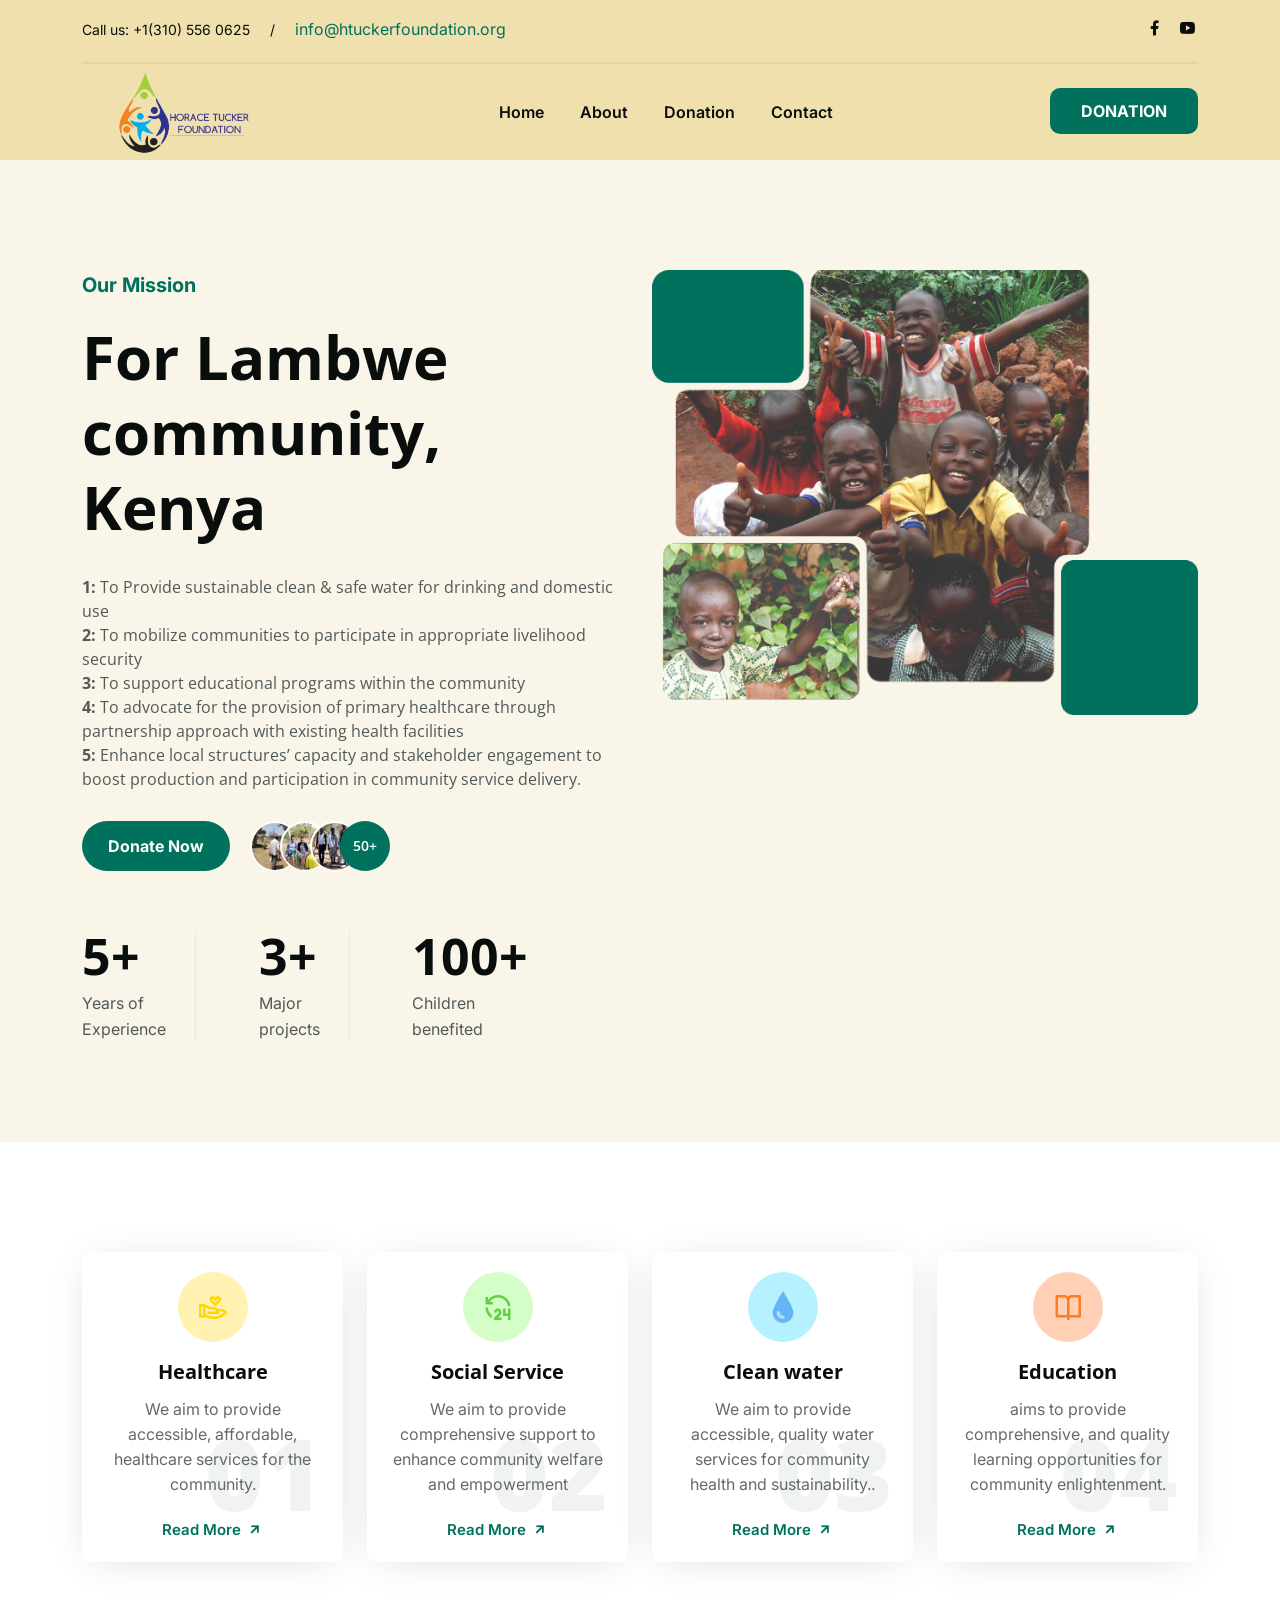
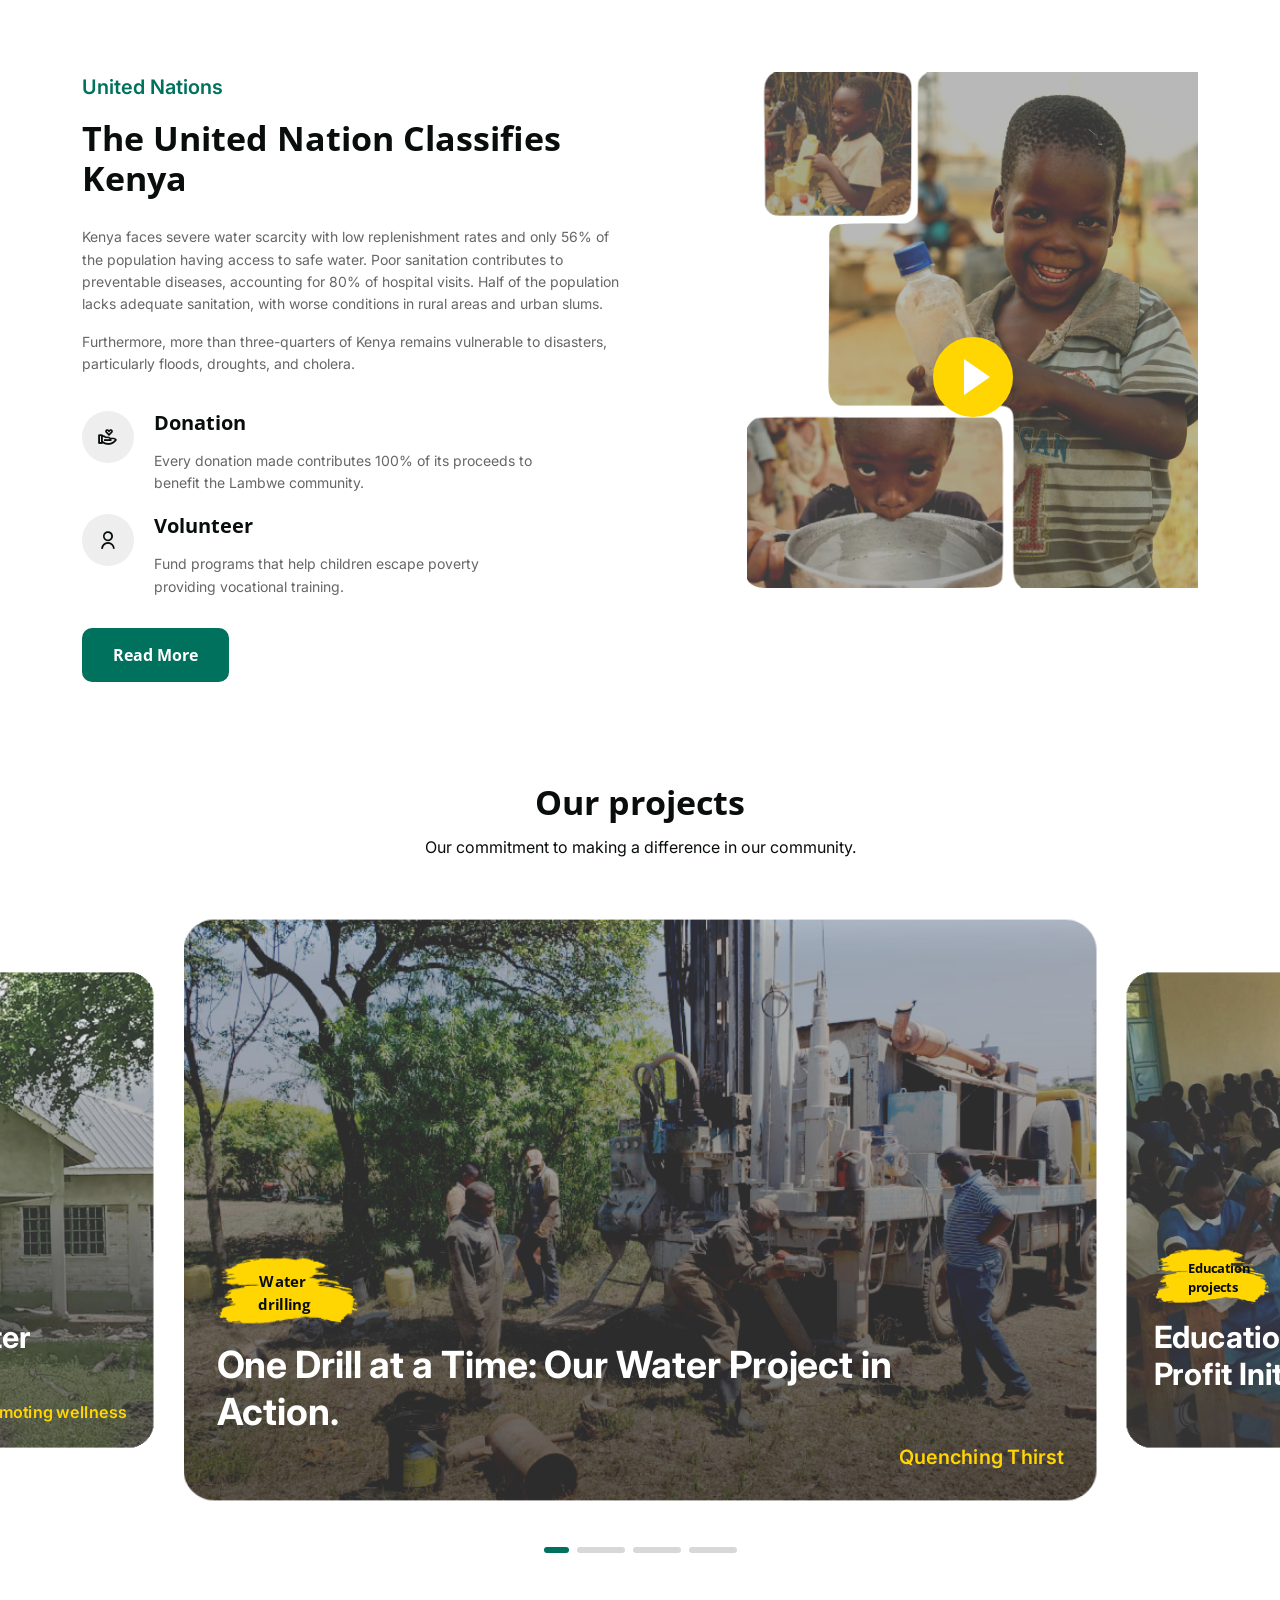
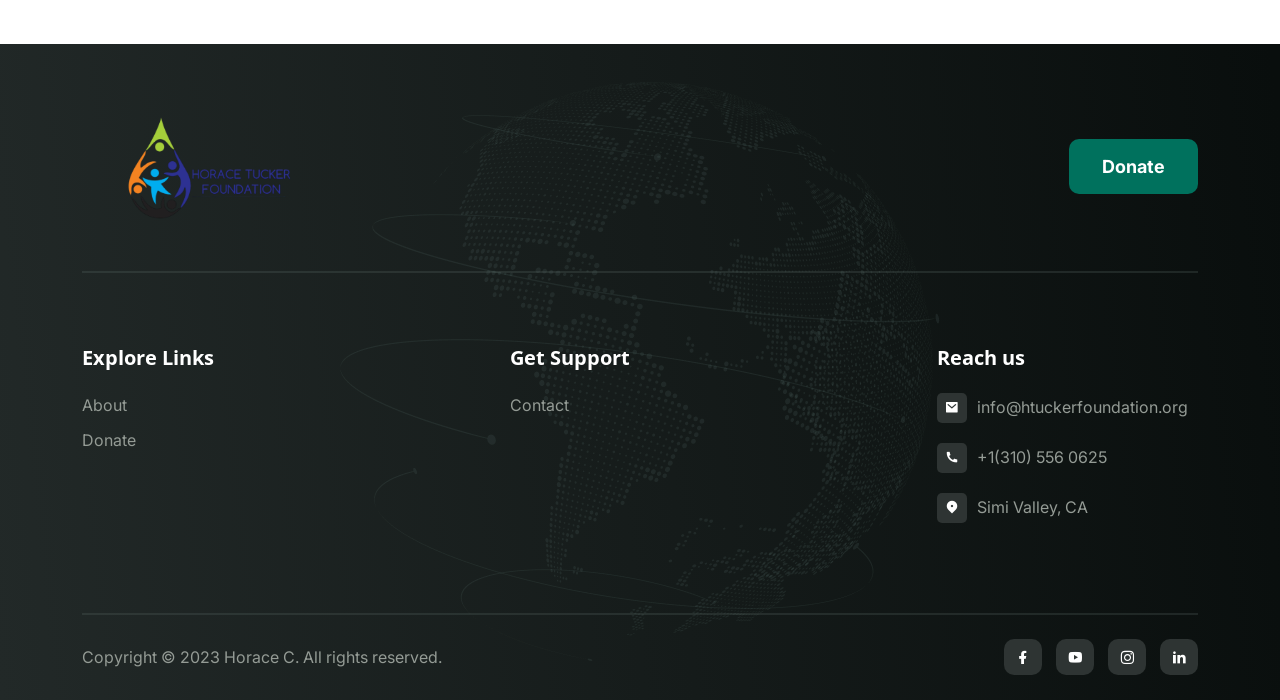
==== commit 2031e4aa: "gooter updates" ====
--- a/index.html
+++ b/index.html
@@ -69,10 +69,10 @@
                 <div class="col-lg-12 d-none d-lg-block">
                   <div class="top-menu">
                     <div class="contact-info">
-                      <a href="javascript:void(0)" class="pera">
+                      <a href="tell:+1(310) 556 0625" class="pera">
                         Call us: +1(310) 556 0625<span class="pl-20 pr-20"
                           >/</span
-                        >info@htuckerfoundation.org
+                        ><a href="mailto:info@htuckerfoundation.org">info@htuckerfoundation.org</a>
                       </a>
                     </div>
                     <div class="header-social-link">
@@ -658,10 +658,10 @@
                 <h4 class="title">Explore Links</h4>
                 <ul class="imp-link">
                   <li class="single-list">
-                    <a class="single" href="javascript:void(0)">About</a>
+                    <a class="single" href="about.html">About</a>
                   </li>
                   <li class="single-list">
-                    <a class="single" href="javascript:void(0)">Donate</a>
+                    <a class="single" href="donate-payment.html">Donate</a>
                   </li>
                 </ul>
               </div>
@@ -671,7 +671,7 @@
                 <h4 class="title">Get Support</h4>
                 <ul class="imp-link">
                   <li class="single-list">
-                    <a class="single" href="javascript:void(0)">Contact</a>
+                    <a class="single" href="contact-us.html">Contact</a>
                   </li>
                 </ul>
               </div>
@@ -685,7 +685,7 @@
                       <div class="imp-icon">
                         <i class="ri-mail-fill"></i>
                       </div>
-                      <a class="single" href="javascript:void(0)"
+                      <a class="single" mailto="info@htuckerfoundation.org"
                         >info@htuckerfoundation.org</a
                       >
                     </div>
@@ -695,7 +695,7 @@
                       <div class="imp-icon">
                         <i class="ri-phone-fill"></i>
                       </div>
-                      <a class="single" href="javascript:void(0)"
+                      <a class="single" href="tell:+1(310) 556 0625"
                         >+1(310) 556 0625</a
                       >
                     </div>
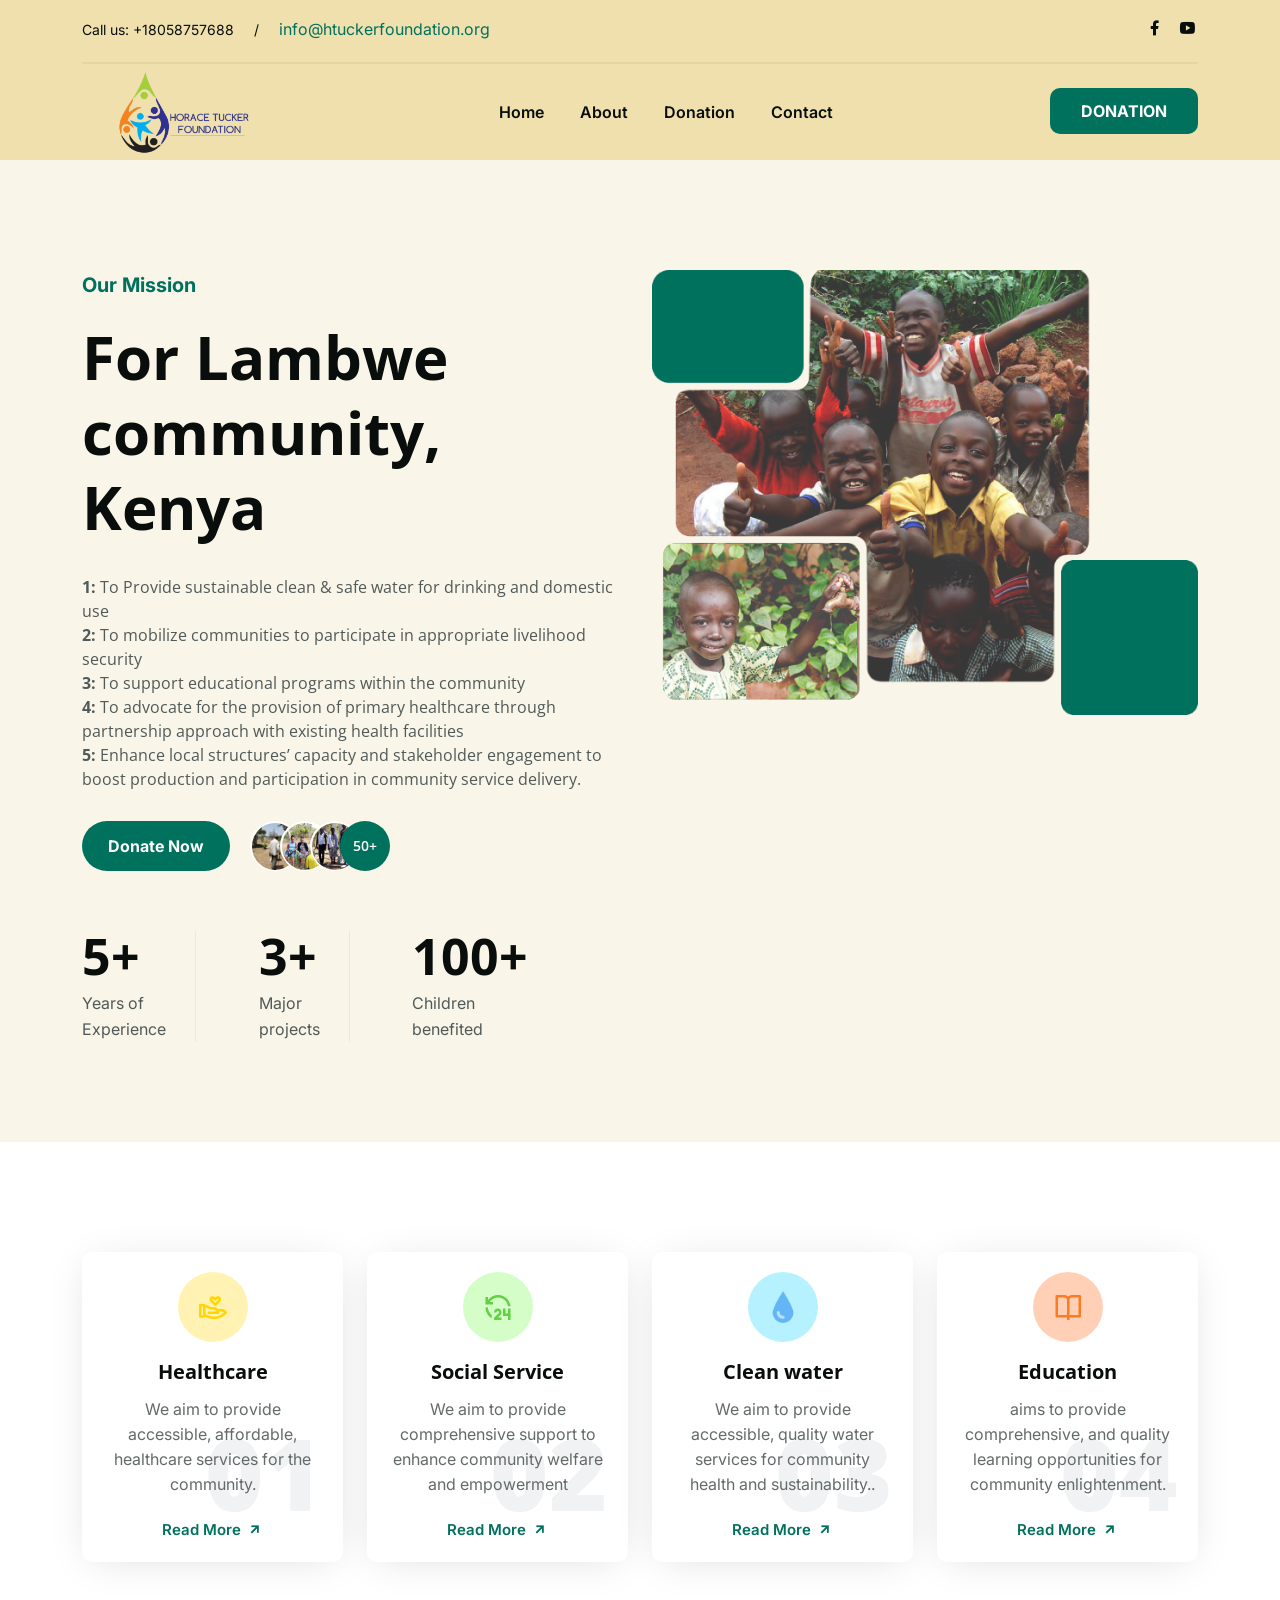
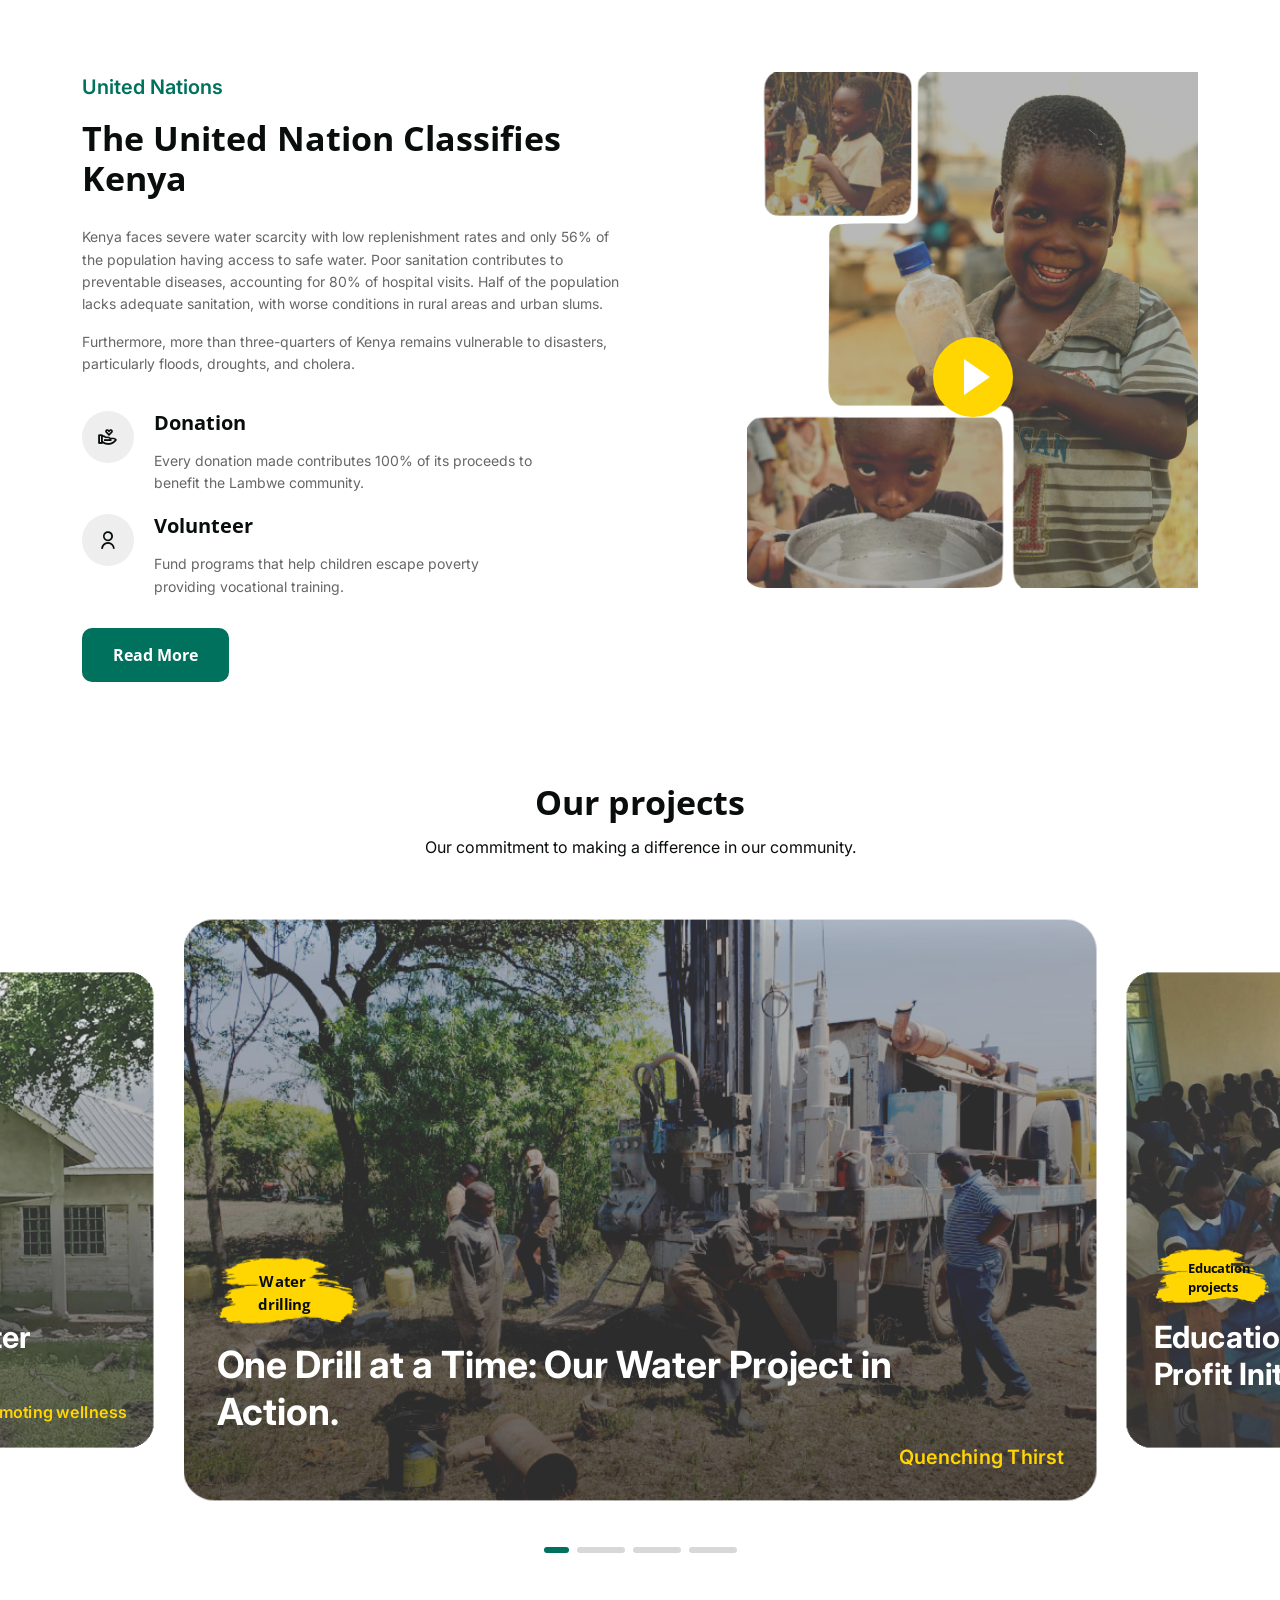
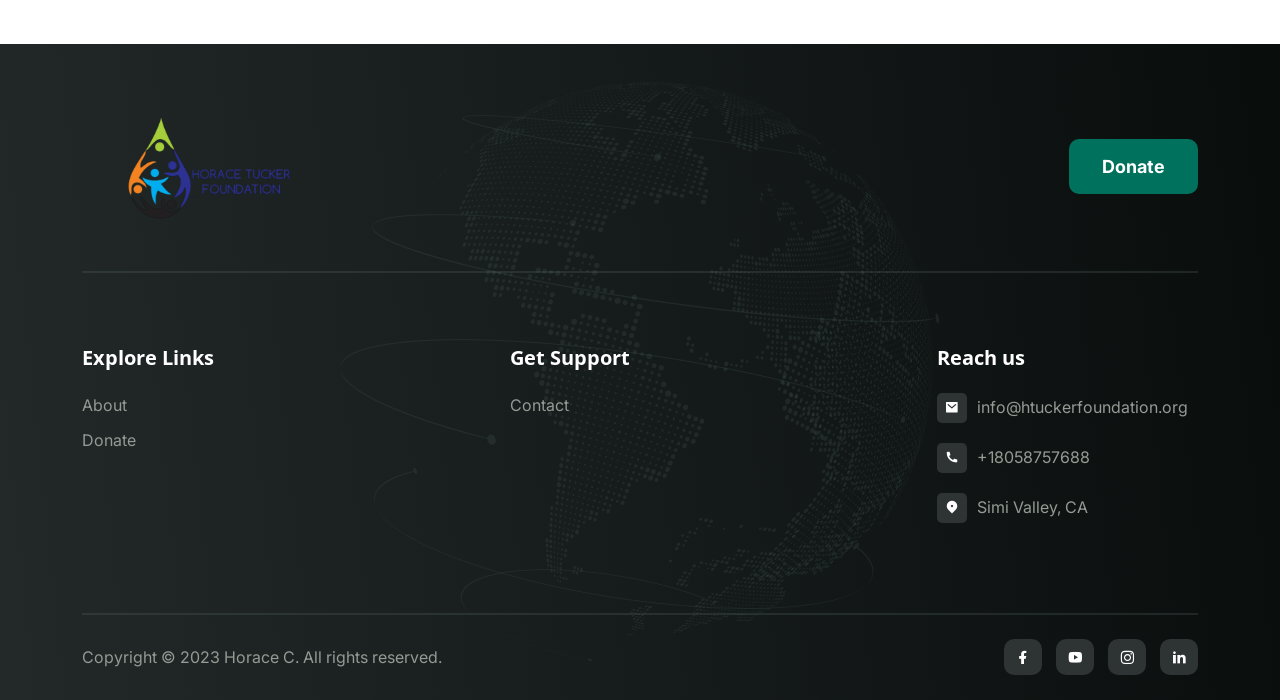
==== commit 9331dea4: "Header meta tags update" ====
--- a/index.html
+++ b/index.html
@@ -5,27 +5,20 @@
     <meta http-equiv="X-UA-Compatible" content="IE=edge" />
     <meta http-equiv="X-UA-Compatible" content="ie=edge" />
     <meta name="viewport" content="width=device-width, initial-scale=1" />
-    <meta
-      name="description"
-      content=" Horace C Tucker foundation , non-profit organization ,donation ,fundraising website."
-    />
+    <meta name="description" content="Overview of the landing page" />
     <meta
       name="keywords"
-      content="charity, causes, donate, charity foundation, charity hub, charity theme, donations, non profit, fundraiser,social, ngo, non-profit, nonprofit, organization, volunteer"
+      content="Our mission, Our projects, United Nations, UN, Donation, Healthcare, Clean water, Social awareness, Education"
     />
-    <meta name="author" content="initTheme" />
+    <meta name="author" content="https://samm-web.vercel.app/" />
     <meta property="og:type" content="website" />
-    <meta property="og:title" content="Horace C Tucker foundation " />
-    <meta property="og:site_name" content="donate Website" />
-    <meta property="og:site_name" content="Horace C Tucker" />
+    <meta property="og:title" content="Landing page" />
+    <meta property="og:site_name" content="Horace C Tucker Foundation" />
     <meta property="og:url" content="" />
     <meta property="og:image" content="" />
-    <meta
-      property="og:description"
-      content="Horace C Tucker, NGO ,donate,fundraiser, non-profit organization"
-    />
-    <meta name="twitter:title" content="Charity & Donation HTML Template" />
-    <meta name="twitter:description" content="Horace C Tucker Landing page" />
+    <meta property="og:description" content="Our landing page" />
+    <meta name="twitter:title" content="Landing page" />
+    <meta name="twitter:description" content="Overview of the landing page" />
     <meta name="twitter:image" content="" />
     <meta name="twitter:card" content="summary" />
     <title>Home</title>
@@ -69,10 +62,11 @@
                 <div class="col-lg-12 d-none d-lg-block">
                   <div class="top-menu">
                     <div class="contact-info">
-                      <a href="tell:+1(310) 556 0625" class="pera">
-                        Call us: +1(310) 556 0625<span class="pl-20 pr-20"
-                          >/</span
-                        ><a href="mailto:info@htuckerfoundation.org">info@htuckerfoundation.org</a>
+                      <a href="tell:+18058757688" class="pera">
+                        Call us: +18058757688<span class="pl-20 pr-20">/</span
+                        ><a href="mailto:info@htuckerfoundation.org"
+                          >info@htuckerfoundation.org</a
+                        >
                       </a>
                     </div>
                     <div class="header-social-link">
@@ -83,7 +77,7 @@
                           ></a>
                         </li>
                         <li class="single-list">
-                          <a href="javascript:void(0)" class="single"
+                          <a href="https://www.youtube.com/channel/UCLSmbXEqgFC6J-vw44ydn9w" target="_blank" class="single"
                             ><i class="ri-youtube-fill"></i
                           ></a>
                         </li>
@@ -469,7 +463,9 @@
                     </div>
                   </div>
                   <div class="col-lg-10 mt-10">
-                    <a href="https://en.wikipedia.org/wiki/United_Nations_geoscheme_for_Africa" class="btn btn-primary-fill"
+                    <a
+                      href="https://en.wikipedia.org/wiki/United_Nations_geoscheme_for_Africa"
+                      class="btn btn-primary-fill"
                       >Read More</a
                     >
                   </div>
@@ -482,7 +478,7 @@
                   <a
                     id="play-video-two"
                     class="video-play-button-two d-none d-lg-block d-none d-lg-block"
-                    href="javascript:void(0)" 
+                    href="javascript:void(0)"
                   >
                     <span></span>
                   </a>
@@ -518,10 +514,8 @@
                 <h2 class="title font-700">Our projects</h2>
                 <p class="pera">
                   <span
-                    
-                      >Our commitment to making a difference
-                      in our community. </span
-                  >
+                    >Our commitment to making a difference in our community.
+                  </span>
                 </p>
               </div>
             </div>
@@ -542,7 +536,7 @@
             </div>
             <div class="overlay-text">
               <h4 class="title">
-                <a href="event-details.html" style=""
+                <a href="javascript:void(0)" style=""
                   >One Drill at a Time: Our Water Project in Action.</a
                 >
               </h4>
@@ -553,7 +547,7 @@
           </div>
           <!-- Single -->
           <div class="clip event-image-overlay ml-15 mr-15">
-            <a href="event-details.html">
+            <a href="javascript:void(0)">
               <img
                 class="main-img"
                 src="assets/images/gallery/gall-3.png"
@@ -564,7 +558,7 @@
             </div>
             <div class="overlay-text">
               <h4 class="title">
-                <a href="event-details.html" style=""
+                <a href="javascript:void(0)" style=""
                   >Education Unleashed Through Our Non-Profit Initiative.</a
                 >
               </h4>
@@ -586,7 +580,7 @@
             </div>
             <div class="overlay-text">
               <h4 class="title">
-                <a href="event-details.html" style=""
+                <a href="javascript:void(0)" style=""
                   >Fostering Social Bonds Through Our Non-Profit Endeavors</a
                 >
               </h4>
@@ -597,7 +591,7 @@
           </div>
           <!-- Single -->
           <div class="clip event-image-overlay ml-15 mr-15">
-            <a href="event-details.html"
+            <a href="javascript:void(0)"
               ><img
                 class="main-img"
                 src="assets/images/gallery/gall-4.png"
@@ -608,7 +602,7 @@
             </div>
             <div class="overlay-text">
               <h4 class="title">
-                <a href="event-details.html" style=""
+                <a href="javascript:void(0)" style=""
                   >Agnes M.Tucker community Health Center under construction</a
                 >
               </h4>
@@ -695,8 +689,8 @@
                       <div class="imp-icon">
                         <i class="ri-phone-fill"></i>
                       </div>
-                      <a class="single" href="tell:+1(310) 556 0625"
-                        >+1(310) 556 0625</a
+                      <a class="single" href="tell:+18058757688"
+                        >+18058757688</a
                       >
                     </div>
                   </li>
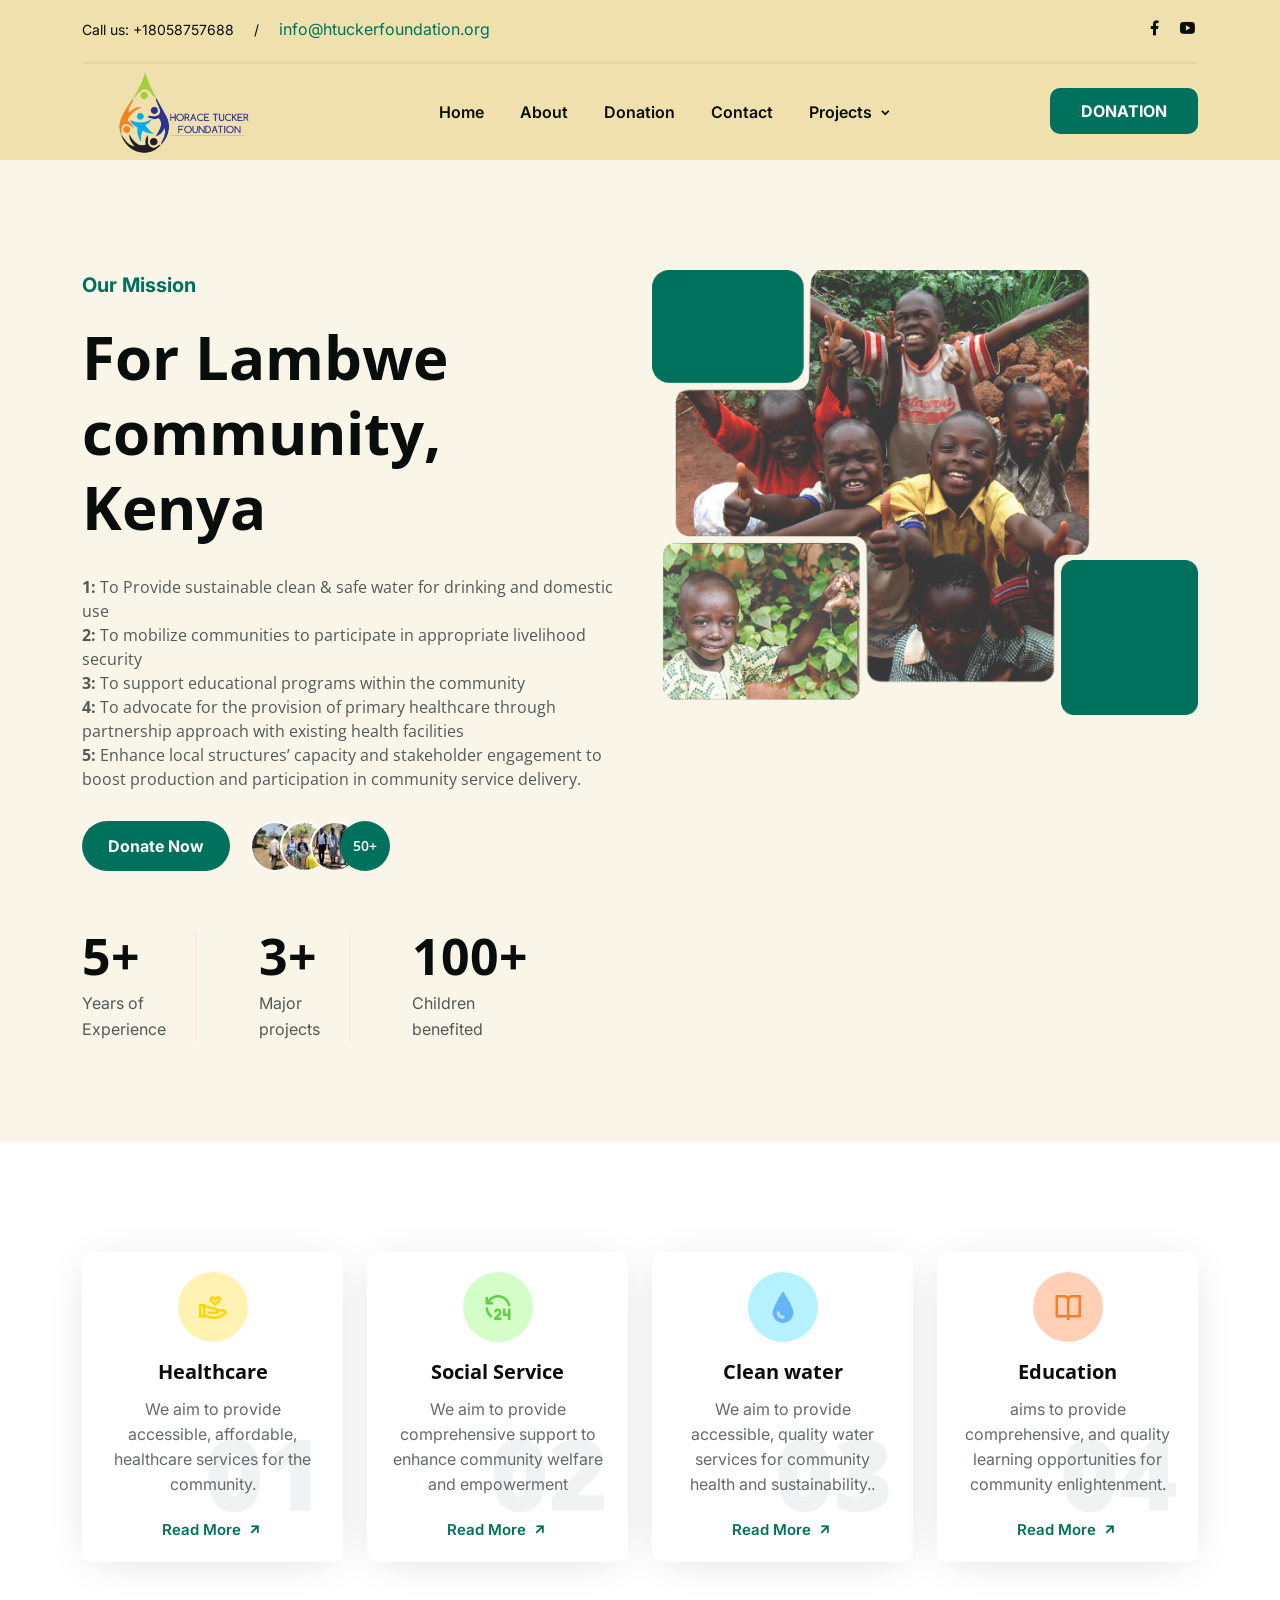
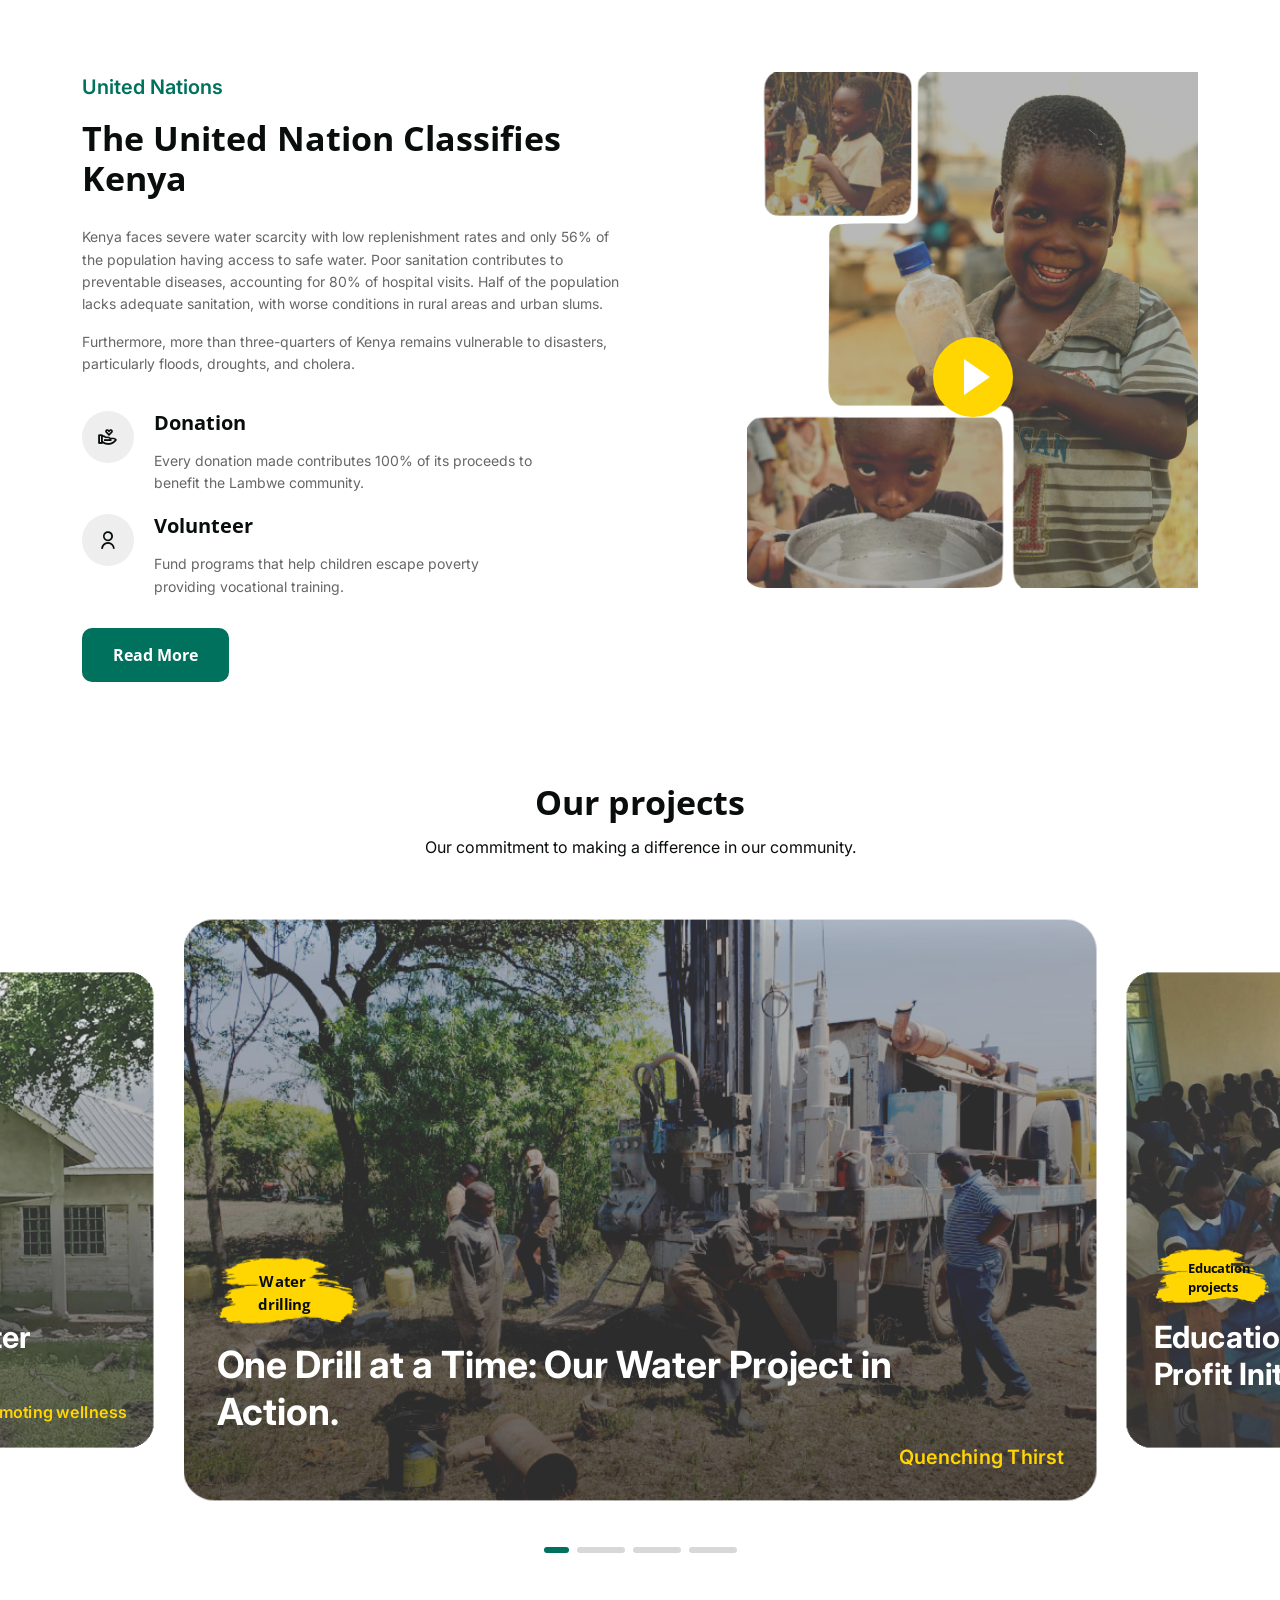
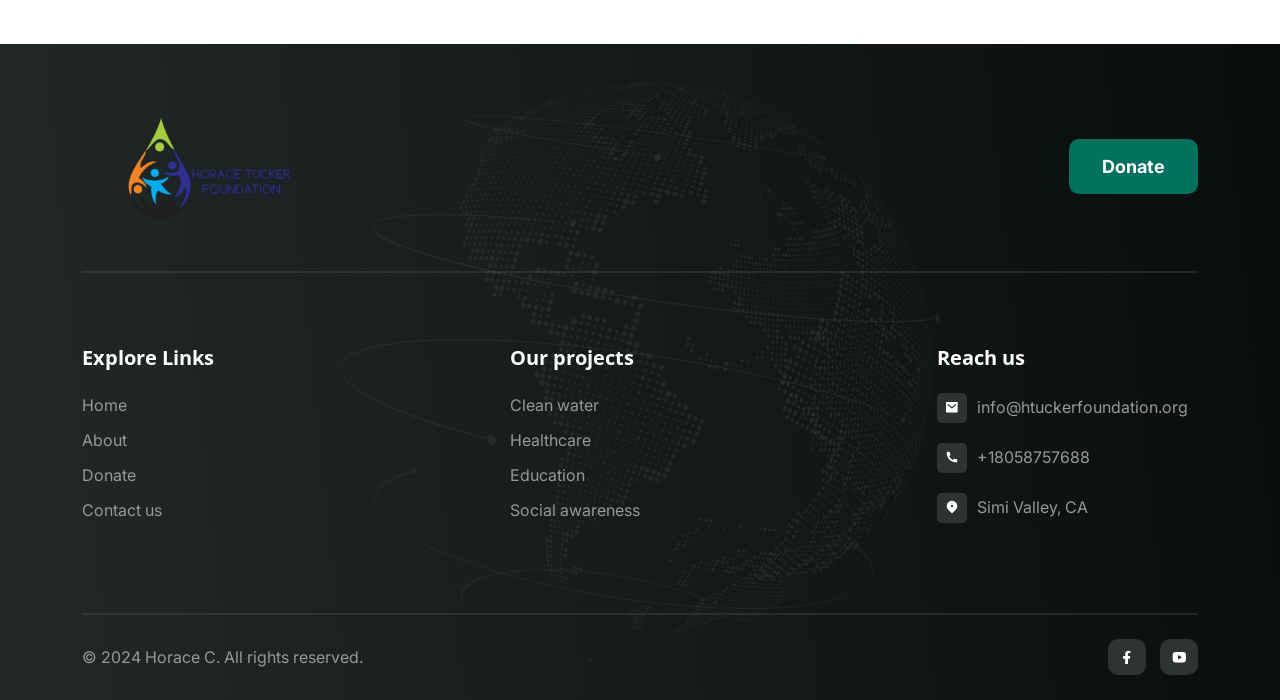
==== commit 369f9178: "major updates major fixes and updates" ====
--- a/index.html
+++ b/index.html
@@ -16,7 +16,7 @@
     <meta property="og:site_name" content="Horace C Tucker Foundation" />
     <meta property="og:url" content="" />
     <meta property="og:image" content="" />
-    <meta property="og:description" content="Our landing page" />
+    <meta property="og:description" content="Overview of the landing page" />
     <meta name="twitter:title" content="Landing page" />
     <meta name="twitter:description" content="Overview of the landing page" />
     <meta name="twitter:image" content="" />
@@ -25,9 +25,36 @@
     <link
       rel="icon"
       type="image/x-icon"
-      sizes="20x20"
-      href="assets/images/icon/favicon.png"
+      sizes="16x16"
+      href="./favicon-16x16.png"
     />
+    <link
+      rel="shortcut icon"
+      type="image/x-icon"
+      sizes="32X32"
+      href="./favicon-32x32.png"
+    />
+    <!-- Custom Favicon size -->
+    <link
+      rel="shortcut icon"
+      type="image/x-icon"
+      sizes="300X300"
+      href="./assets/images/icon/favicon.png"
+    />
+    <!-- Custom favicon size end -->
+    <link
+      rel="shortcut icon"
+      type="image/x-icon"
+      sizes="192x192"
+      href="./android-chrome-192x192.png"
+    />
+    <link
+      rel="shortcut icon"
+      type="image/x-icon"
+      sizes="512x512"
+      href="./android-chrome-512x512.png"
+    />
+    <link rel="manifest" href="site.webmanifest" />
 
     <!-- Bootstrap -->
     <link
@@ -77,7 +104,10 @@
                           ></a>
                         </li>
                         <li class="single-list">
-                          <a href="https://www.youtube.com/channel/UCLSmbXEqgFC6J-vw44ydn9w" target="_blank" class="single"
+                          <a
+                            href="https://www.youtube.com/channel/UCLSmbXEqgFC6J-vw44ydn9w"
+                            target="_blank"
+                            class="single"
                             ><i class="ri-youtube-fill"></i
                           ></a>
                         </li>
@@ -151,6 +181,33 @@
                           </li>
                           <li class="single-list">
                             <a href="contact-us.html" class="single">Contact</a>
+                          </li>
+                          <li class="single-list">
+                            <a href="javascript:void(0)" class="single"
+                              >Projects <i class="ri-arrow-down-s-line"></i
+                            ></a>
+                            <ul class="submenu">
+                              <li class="single-list">
+                                <a href="water-project.html" class="single"
+                                  >Clean water</a
+                                >
+                              </li>
+                              <li class="single-list">
+                                <a href="health-project.html" class="single"
+                                  >Healthcare</a
+                                >
+                              </li>
+                              <li class="single-list">
+                                <a href="education-project.html" class="single"
+                                  >Education</a
+                                >
+                              </li>
+                              <li class="single-list">
+                                <a href="social-project.html" class="single"
+                                  >Social awareness</a
+                                >
+                              </li>
+                            </ul>
                           </li>
                         </ul>
                       </nav>
@@ -652,20 +709,39 @@
                 <h4 class="title">Explore Links</h4>
                 <ul class="imp-link">
                   <li class="single-list">
+                    <a class="single" href="index.html">Home</a>
+                  </li>
+                  <li class="single-list">
                     <a class="single" href="about.html">About</a>
                   </li>
                   <li class="single-list">
                     <a class="single" href="donate-payment.html">Donate</a>
+                  </li>
+                  <li class="single-list">
+                    <a class="single" href="contact-us.html">Contact us</a>
                   </li>
                 </ul>
               </div>
             </div>
             <div class="col-xl-2 col-lg-6">
               <div class="footer-link">
-                <h4 class="title">Get Support</h4>
+                <h4 class="title">Our projects</h4>
                 <ul class="imp-link">
                   <li class="single-list">
-                    <a class="single" href="contact-us.html">Contact</a>
+                    <a class="single" href="water-project.html">Clean water</a>
+                  </li>
+                  <li class="single-list">
+                    <a class="single" href="health-project.html">Healthcare</a>
+                  </li>
+                  <li class="single-list">
+                    <a class="single" href="education-project.html"
+                      >Education</a
+                    >
+                  </li>
+                  <li class="single-list">
+                    <a class="single" href="social-project.html"
+                      >Social awareness</a
+                    >
                   </li>
                 </ul>
               </div>
@@ -679,7 +755,7 @@
                       <div class="imp-icon">
                         <i class="ri-mail-fill"></i>
                       </div>
-                      <a class="single" mailto="info@htuckerfoundation.org"
+                      <a class="single" href="mailto:info@htuckerfoundation.org"
                         >info@htuckerfoundation.org</a
                       >
                     </div>
@@ -717,29 +793,19 @@
               <div class="row">
                 <div class="col-xl-12">
                   <div class="footer-copy-right text-center">
-                    <p class="pera">
-                      Copyright © 2023 Horace C. All rights reserved.
-                    </p>
+                    <p class="pera">© 2024 Horace C. All rights reserved.</p>
                     <div class="footer-social-link">
                       <ul class="listing">
                         <li class="single-list">
-                          <a class="single" href="index-three.html"
+                          <a class="single" href=""
                             ><i class="ri-facebook-fill"></i
                           ></a>
                         </li>
                         <li class="single-list">
-                          <a class="single" href="index-three.html"
+                          <a
+                            class="single"
+                            href="https://www.youtube.com/channel/UCLSmbXEqgFC6J-vw44ydn9w"
                             ><i class="ri-youtube-fill"></i
-                          ></a>
-                        </li>
-                        <li class="single-list">
-                          <a class="single" href="index-three.html"
-                            ><i class="ri-instagram-line"></i
-                          ></a>
-                        </li>
-                        <li class="single-list">
-                          <a class="single" href="index-three.html"
-                            ><i class="ri-linkedin-fill"></i
                           ></a>
                         </li>
                       </ul>
--- a/assets/css/main-style.css
+++ b/assets/css/main-style.css
@@ -22411,8 +22411,9 @@
   visibility: visible;
   pointer-events: none;
 }
+/* water */
 .blog-section-three .single-blog:hover .blog-img .brush-bg::after {
-  content: url("https://charitfix.vercel.app/assets/images/gallery/brush-bg-two.png");
+  content: url("/assets/images/gallery/brush-bg-two.png");
   display: block;
   width: 100%;
   height: 100%;
@@ -22422,19 +22423,21 @@
   z-index: 1;
 }
 .blog-section-three .single-blog:hover .blog-img .brush-bg::before {
-  content: "30 Jun 2023";
+  content: "Project info";
   color: var(--primary);
 }
+
 .blog-section-three .single-blog .blog-img {
   position: relative;
 }
+/* water overide */
 .blog-section-three .single-blog .blog-img .brush-bg {
   position: absolute;
   top: 20px;
   left: 20px;
 }
 .blog-section-three .single-blog .blog-img .brush-bg::before {
-  content: "30 Jun 2023";
+  content: "Project info";
   color: var(--primary-title);
   font-size: 14px;
   font-weight: 700;
@@ -23125,6 +23128,27 @@
   left: 20px;
 }
 .single-blog .blog-img .brush-bg::before {
+  content: "Project info";
+  color: var(--white);
+  font-size: 14px;
+  font-weight: 700;
+  padding: 7px 14px;
+  position: absolute;
+  left: 24px;
+  top: 4px;
+  overflow: visible;
+  width: 72px;
+  text-align: center;
+  z-index: 2;
+}
+
+/* Education override */
+.single-blog .blog-img .brush-bg-edu {
+  position: absolute;
+  top: 20px;
+  left: 20px;
+}
+.single-blog .blog-img .brush-bg-edu::before {
   content: "30 jun 2023";
   color: var(--white);
   font-size: 14px;
